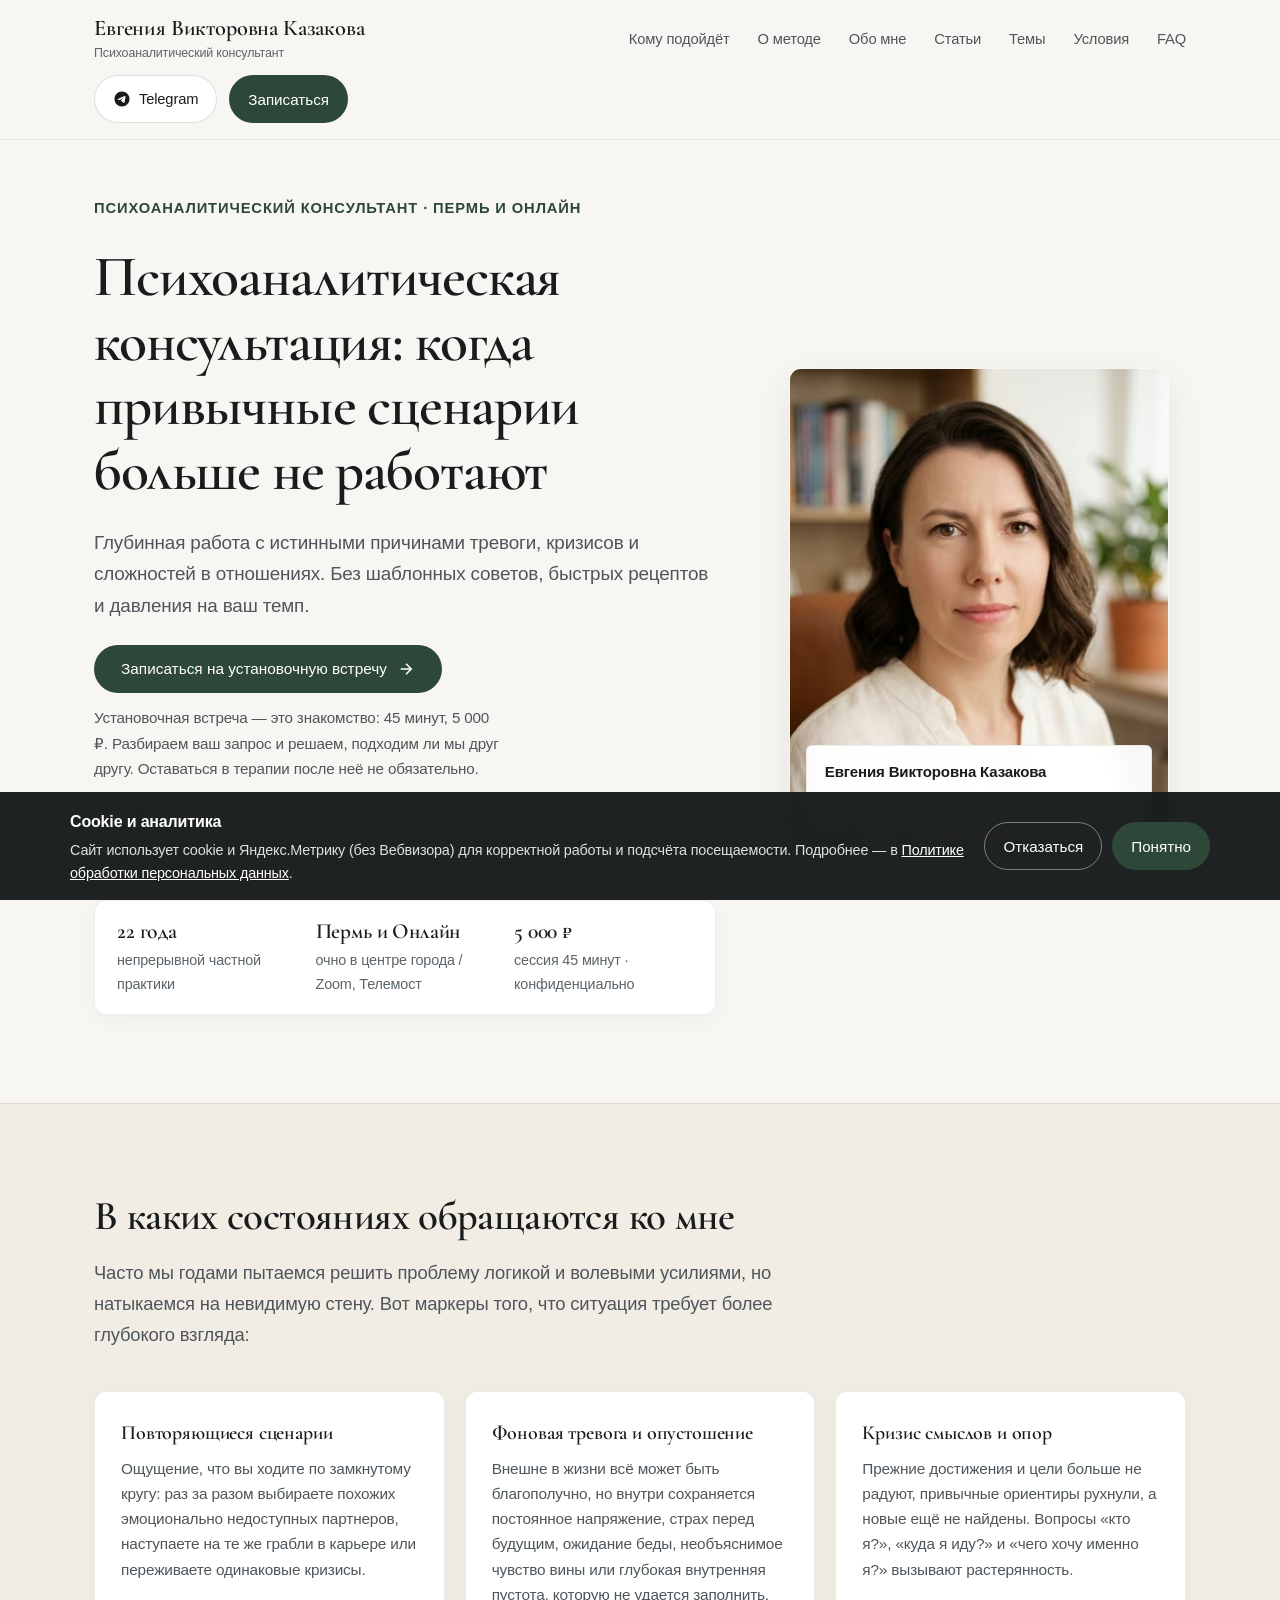
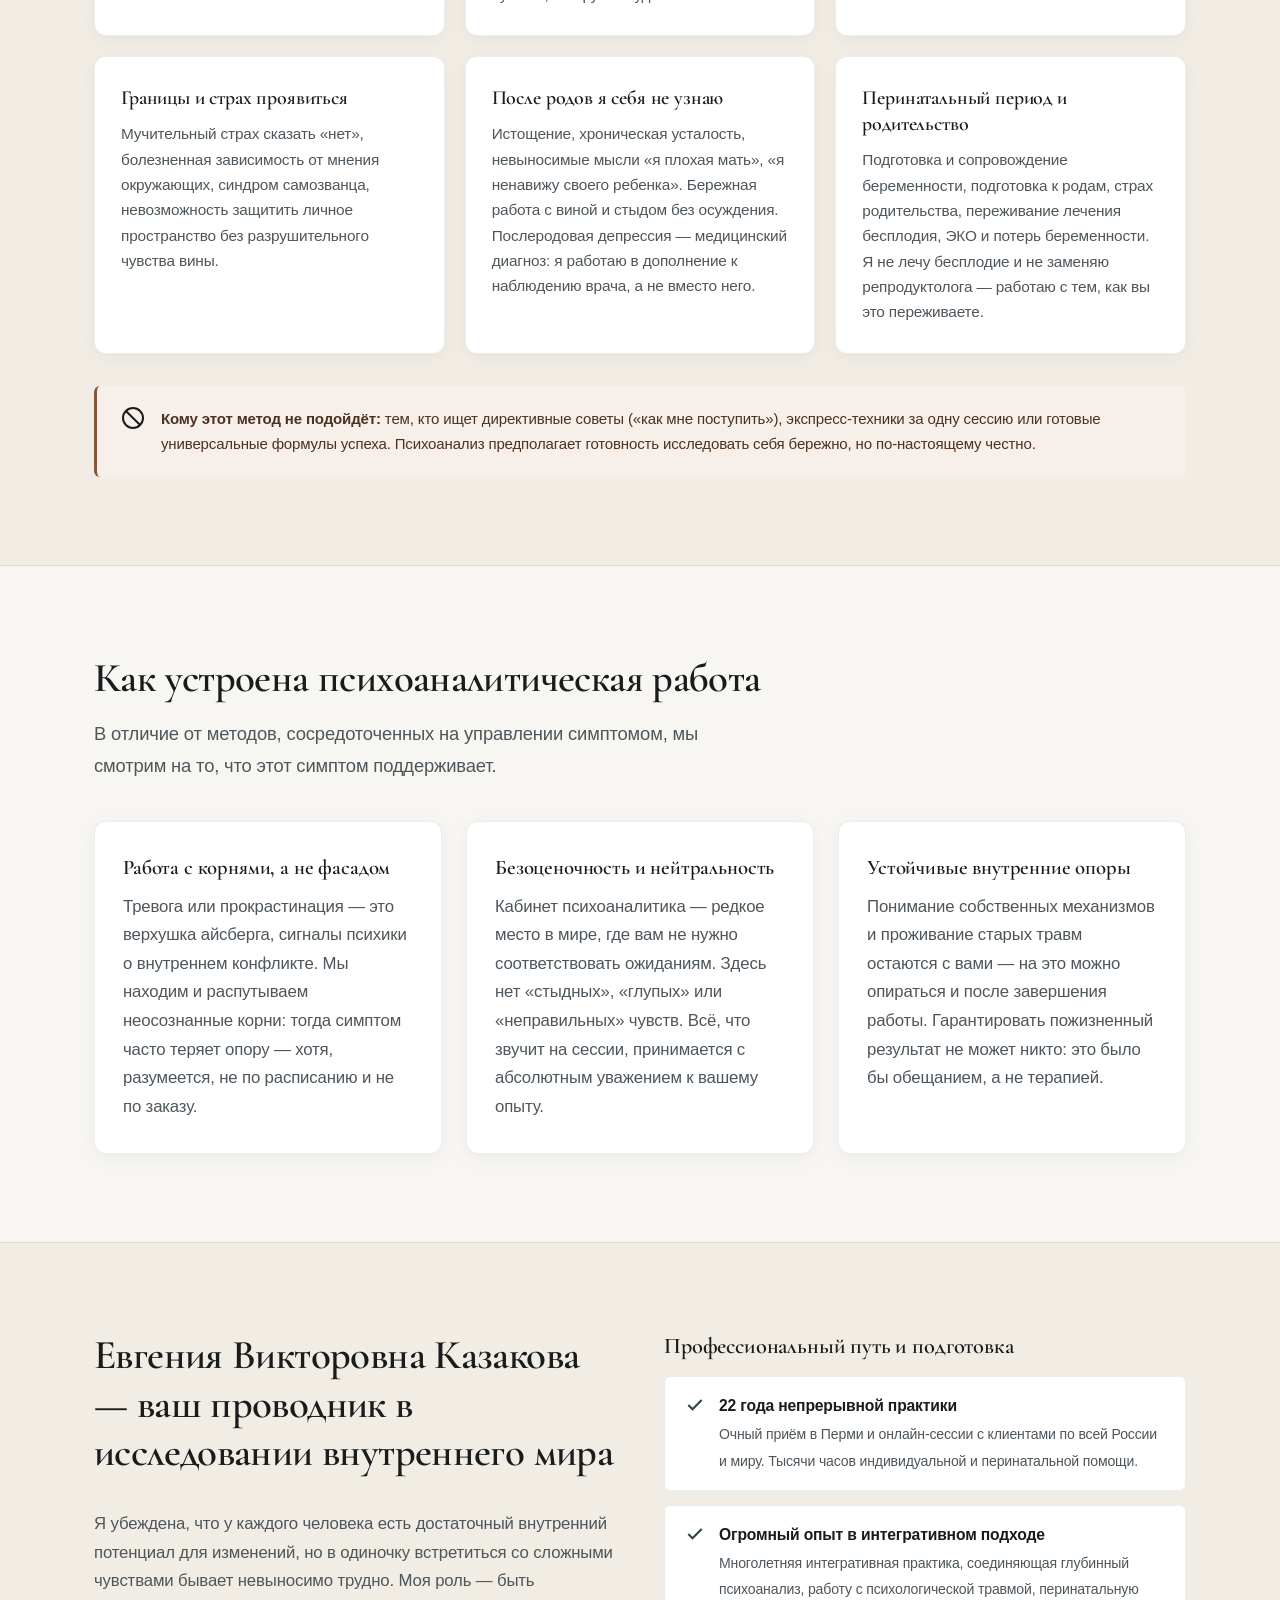
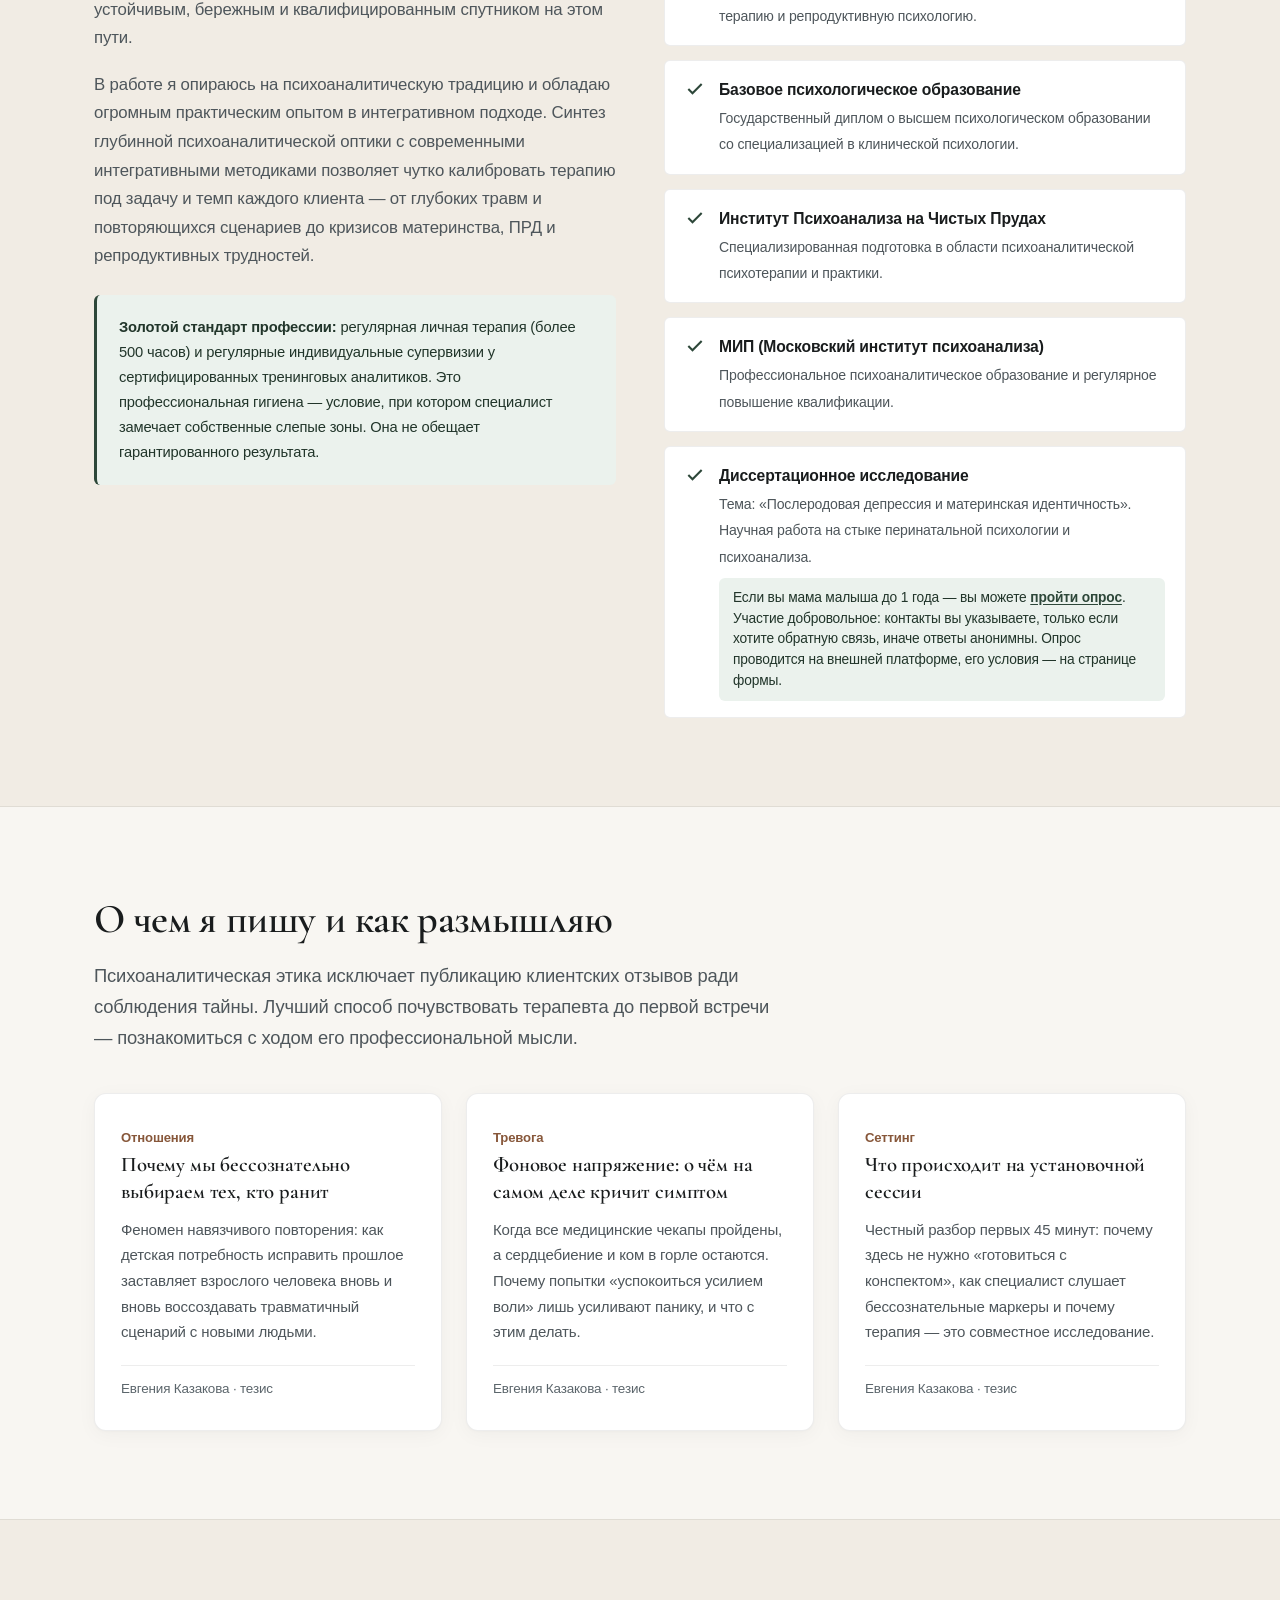
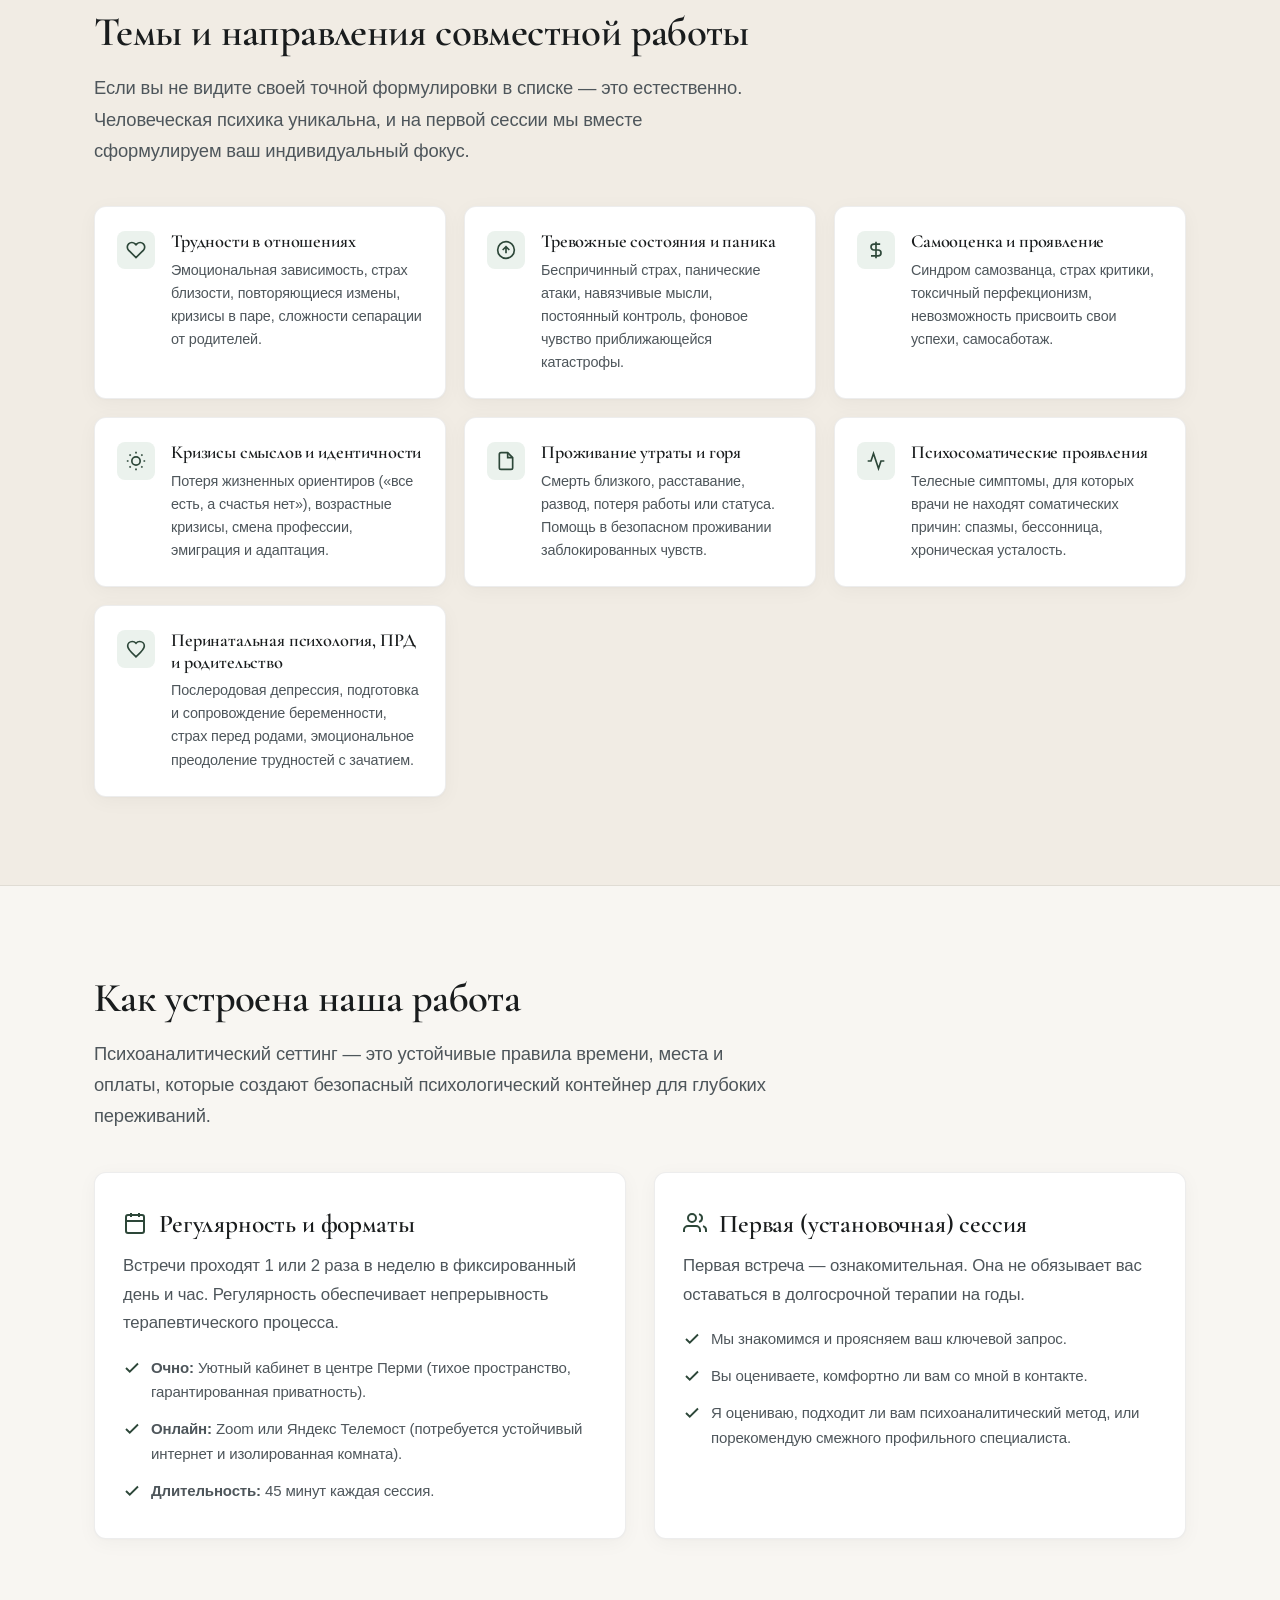
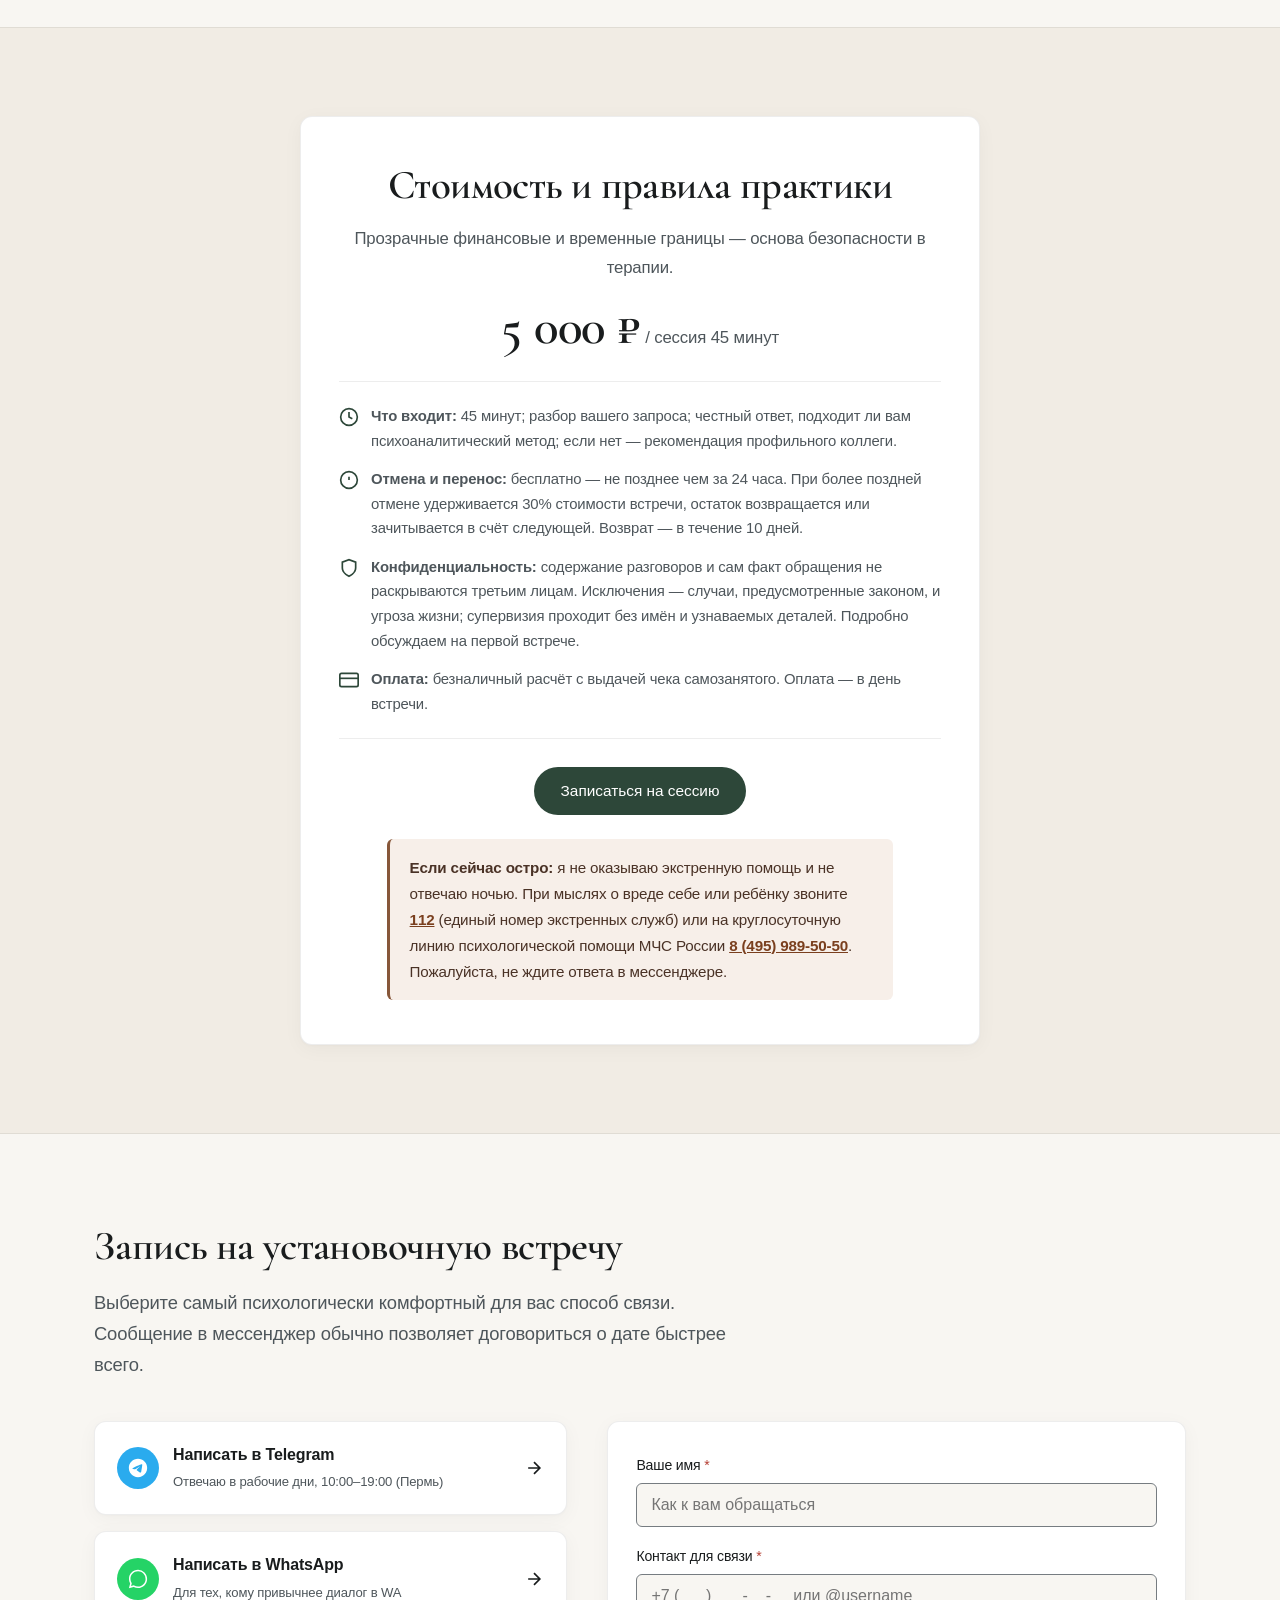
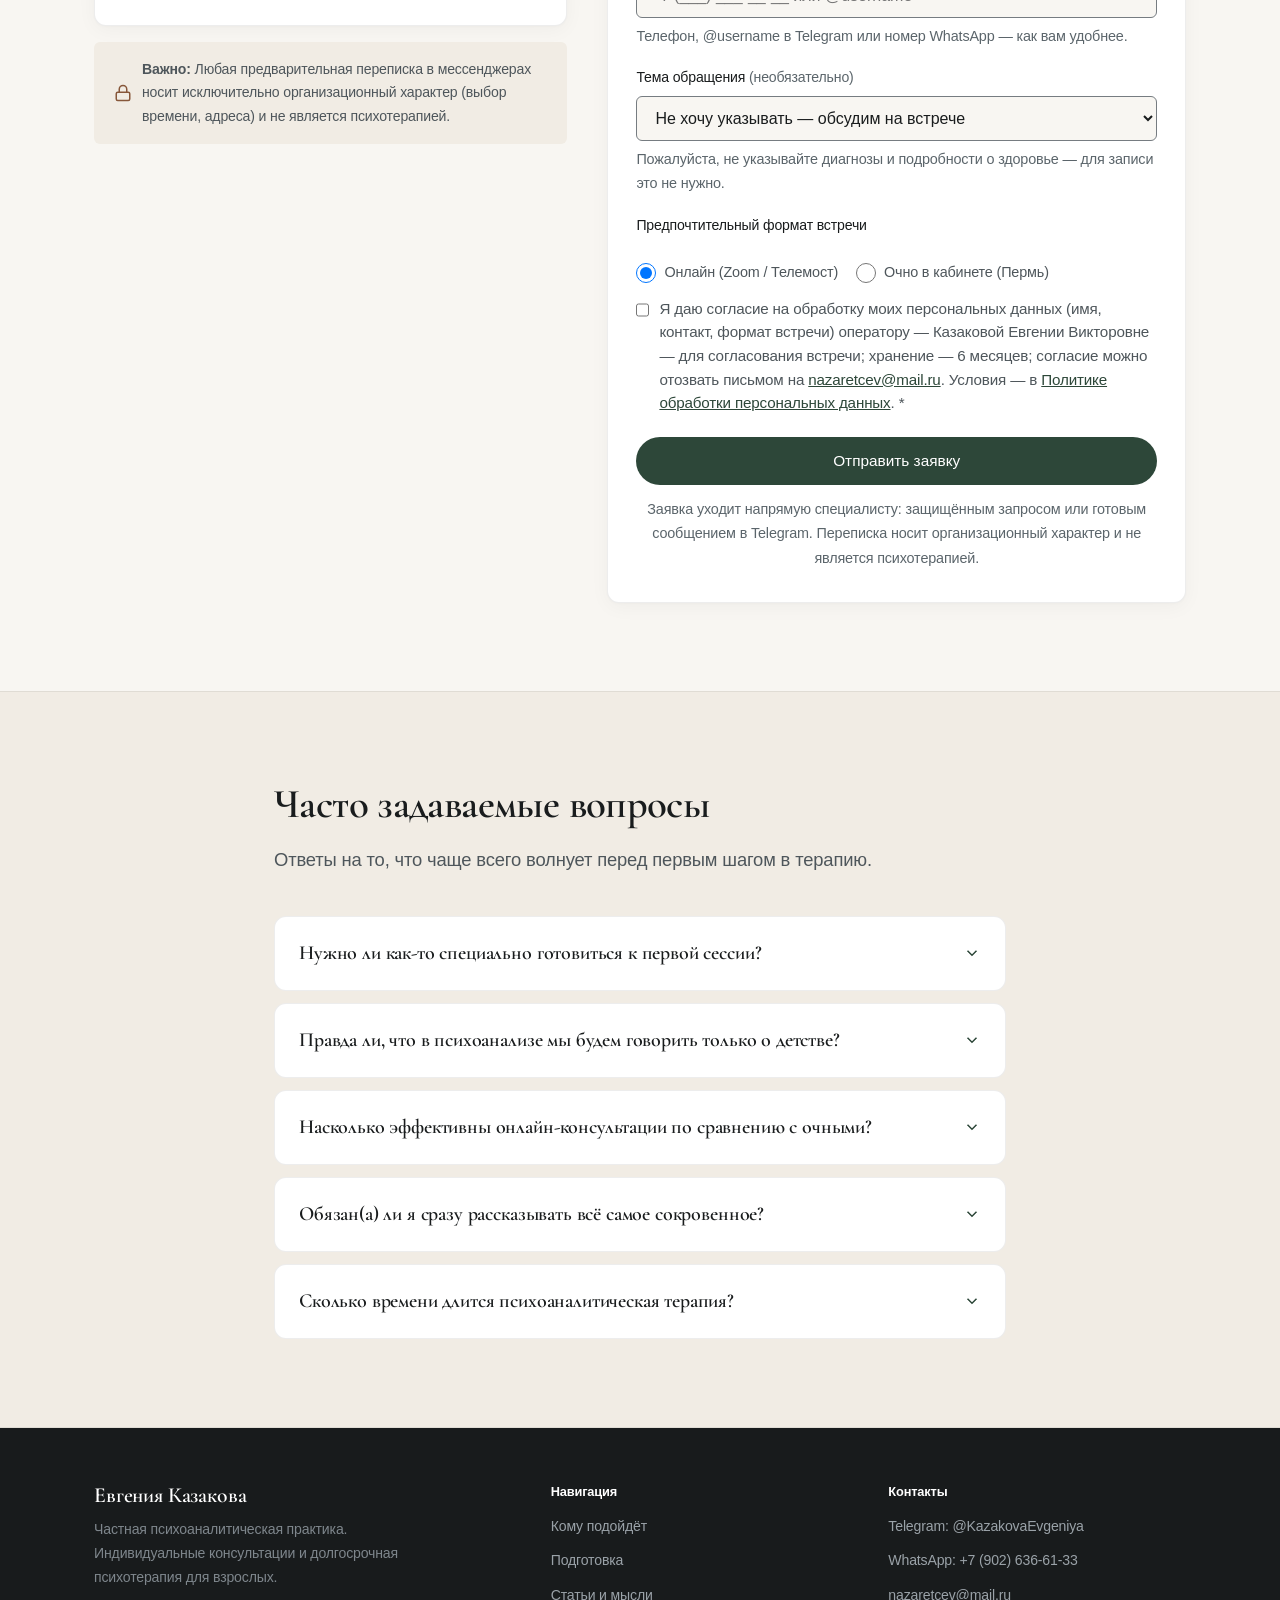
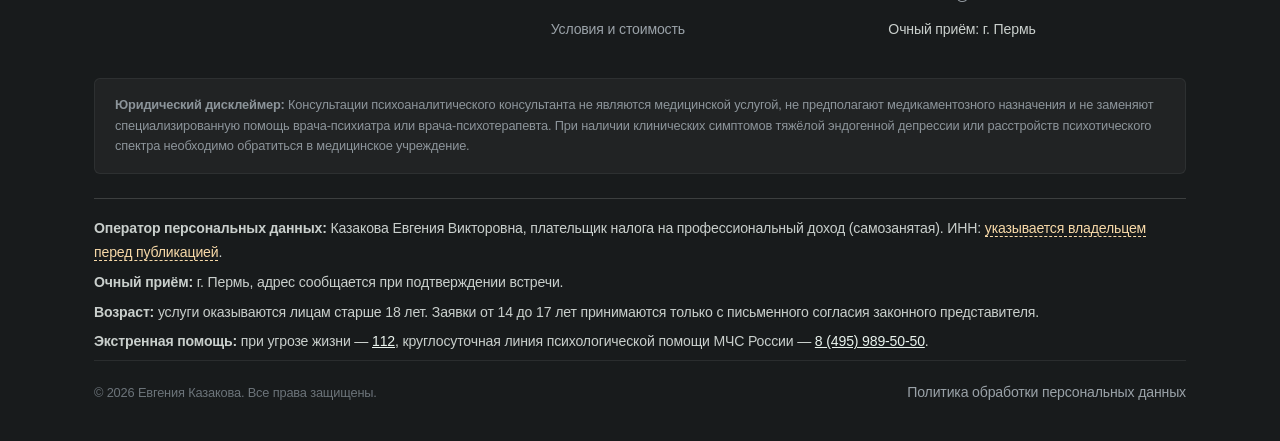
==== index.html @ 5b4645e8 "Метрика и реклама: уведомительный запуск по 152-ФЗ РФ, перехват UTM-меток, поддержка Директа" ====
<!DOCTYPE html>
<html lang="ru">
<head>
  <meta charset="UTF-8">
  <meta name="viewport" content="width=device-width, initial-scale=1.0">
  <title>Психоаналитический консультант в Перми и онлайн — Евгения Казакова</title>
  <meta name="description" content="Психоаналитическая консультация: глубинная работа с тревогой, повторяющимися сценариями и кризисами. Пермь и онлайн, 45 минут, 5 000 ₽. 22 года практики.">
  <link rel="canonical" href="https://deniskazakov1976-glitch.github.io/kazakova-psy/">

  <!-- Open Graph / Twitter -->
  <meta property="og:type" content="website">
  <meta property="og:site_name" content="Евгения Казакова — психоаналитический консультант">
  <meta property="og:locale" content="ru_RU">
  <meta property="og:title" content="Психоаналитический консультант в Перми и онлайн — Евгения Казакова">
  <meta property="og:description" content="Глубинная работа с причинами тревоги, кризисов и сложностей в отношениях. Конфиденциально, 22 года практики.">
  <meta property="og:url" content="https://deniskazakov1976-glitch.github.io/kazakova-psy/">
  <meta property="og:image" content="https://deniskazakov1976-glitch.github.io/kazakova-psy/images/og-image.jpg">
  <meta property="og:image:width" content="1200">
  <meta property="og:image:height" content="630">
  <meta property="og:image:alt" content="Евгения Викторовна Казакова, психоаналитический консультант">
  <meta name="twitter:card" content="summary_large_image">
  <meta name="twitter:title" content="Психоаналитический консультант в Перми и онлайн">
  <meta name="twitter:description" content="Глубинная работа с причинами тревоги, кризисов и сложностей в отношениях. 22 года практики.">
  <meta name="twitter:image" content="https://deniskazakov1976-glitch.github.io/kazakova-psy/images/og-image.jpg">
  <meta name="theme-color" content="#2D4739">

  <!-- Favicon -->
  <link rel="icon" href="favicon.ico" sizes="any">
  <link rel="icon" type="image/png" href="images/favicon-32.png" sizes="32x32">
  <link rel="apple-touch-icon" href="images/apple-touch-icon.png">

  <!-- LCP-изображение: предзагрузка с учётом srcset -->
  <link rel="preload" as="image" fetchpriority="high"
        imagesrcset="images/hero-380.avif 380w, images/hero-760.avif 760w"
        imagesizes="(max-width: 960px) 92vw, 380px" type="image/avif">

  <!-- Подключение шрифта Cormorant Garamond (только начертание 600 — используется одно) -->
  <link rel="preconnect" href="https://fonts.googleapis.com">
  <link rel="preconnect" href="https://fonts.gstatic.com" crossorigin>
  <link href="https://fonts.googleapis.com/css2?family=Cormorant+Garamond:wght@600&display=swap" rel="stylesheet">

  <!-- Стили -->
  <link rel="stylesheet" href="styles.css?v=2">

  <!-- ======================================================================
       Веб-аналитика и рекламные пиксели (Конфигурация)
       ====================================================================== -->
  <script>
    window.ANALYTICS_CONFIG = {
      // Приёмник заявок. Пусто — форма работает без сервера:
      // собирает сообщение и открывает Telegram с готовым текстом.
      // Укажите URL (Formspree / свой backend) — форма начнёт уходить POST-запросом.
      formEndpoint: '',

      // Куда ведёт запасной канал доставки заявки
      telegram: 'KazakovaEvgeniya',
      whatsapp: '79026366133',

      // 1. Яндекс.Метрика: номер счётчика
      ymId: '112744330',

      // 2. Google Analytics 4: идентификатор потока данных (например, 'G-ABC123XYZ0')
      ga4Id: '',

      // 3. Пиксель VK Рекламы (например, 'VK-RTRG-123456-ABCDE')
      vkPixelId: '',

      // Режим отладки: выводит события целей в консоль браузера (F12 -> Console)
      debug: false
    };
  </script>

  <!-- Яндекс.Метрика, GA4 и VK Pixel подключаются из app.js ТОЛЬКО после
       согласия на cookie (152-ФЗ, ст. 6 ч. 1 п. 1). Вебвизор отключён:
       он записывал бы ввод в поле контакта. Никаких запросов к аналитике
       до нажатия «Принять» не происходит. -->
  <!-- Структурированные данные: организация, человек, FAQ -->
  <script type="application/ld+json">
  {
    "@context": "https://schema.org",
    "@graph": [
      {
        "@type": "ProfessionalService",
        "@id": "https://deniskazakov1976-glitch.github.io/kazakova-psy/#business",
        "name": "Психоаналитический консультант Евгения Казакова",
        "description": "Психоаналитическая консультация: глубинная работа с тревогой, повторяющимися сценариями и кризисами. Пермь и онлайн.",
        "url": "https://deniskazakov1976-glitch.github.io/kazakova-psy/",
        "image": "https://deniskazakov1976-glitch.github.io/kazakova-psy/images/og-image.jpg",
        "telephone": "+7-902-636-61-33",
        "priceRange": "5000 ₽",
        "areaServed": "RU",
        "address": {
          "@type": "PostalAddress",
          "addressLocality": "Пермь",
          "addressCountry": "RU"
        },
        "founder": { "@id": "https://deniskazakov1976-glitch.github.io/kazakova-psy/#person" }
      },
      {
        "@type": "Person",
        "@id": "https://deniskazakov1976-glitch.github.io/kazakova-psy/#person",
        "name": "Евгения Викторовна Казакова",
        "jobTitle": "Психоаналитический консультант",
        "description": "Психоаналитический консультант, 22 года частной практики. Очно в Перми, онлайн.",
        "worksFor": { "@id": "https://deniskazakov1976-glitch.github.io/kazakova-psy/#business" }
      },
      {
        "@type": "FAQPage",
        "@id": "https://deniskazakov1976-glitch.github.io/kazakova-psy/#faq",
        "mainEntity": [
          {
            "@type": "Question",
            "name": "Нужно ли как-то специально готовиться к первой сессии?",
            "acceptedAnswer": {
              "@type": "Answer",
              "text": "Специальной подготовки не требуется. Достаточно прийти в согласованное время и начать с того, что занимает ваши мысли больше всего."
            }
          },
          {
            "@type": "Question",
            "name": "Сколько времени длится психоаналитическая терапия?",
            "acceptedAnswer": {
              "@type": "Answer",
              "text": "Для точечной работы с актуальным кризисом часто достаточно 10–20 сессий. Глубинные изменения требуют от 6–12 месяцев регулярной работы. Длительность всегда обсуждается совместно."
            }
          },
          {
            "@type": "Question",
            "name": "Можно ли работать онлайн так же глубоко, как очно?",
            "acceptedAnswer": {
              "@type": "Answer",
              "text": "Онлайн-формат не менее содержателен при стабильном интернете и приватности: вы находитесь одни в закрытой комнате. Для некоторых тем очная встреча предпочтительнее — это обсуждается на первой встрече."
            }
          }
        ]
      }
    ]
  }
  </script>
</head>
<body>

  <a class="skip-link" href="#main">Перейти к содержимому</a>

  <!-- ========================================================================
       Шапка сайта (Header)
       ======================================================================== -->
  <header class="header">
    <div class="container header-inner">
      <a href="#hero" class="header-brand" aria-label="Евгения Викторовна Казакова — в начало страницы">
        <span class="brand-name">Евгения Викторовна Казакова</span>
        <span class="brand-title">Психоаналитический консультант</span>
      </a>

      <button type="button" class="nav-toggle" id="navToggle" aria-expanded="false" aria-controls="primaryNav" aria-label="Открыть меню">
        <span class="nav-toggle-bar" aria-hidden="true"></span>
        <span class="nav-toggle-bar" aria-hidden="true"></span>
        <span class="nav-toggle-bar" aria-hidden="true"></span>
      </button>

      <nav class="nav" id="primaryNav" aria-label="Основная навигация">
        <ul class="nav-links">
          <li><a href="#situations" class="nav-link">Кому подойдёт</a></li>
          <li><a href="#method" class="nav-link">О методе</a></li>
          <li><a href="#about" class="nav-link">Обо мне</a></li>
          <li><a href="#essays" class="nav-link">Статьи</a></li>
          <li><a href="#topics" class="nav-link">Темы</a></li>
          <li><a href="#conditions" class="nav-link">Условия</a></li>
          <li><a href="#faq" class="nav-link">FAQ</a></li>
        </ul>
      </nav>

      <div class="header-cta">
        <a href="https://t.me/KazakovaEvgeniya?text=%D0%97%D0%B4%D1%80%D0%B0%D0%B2%D1%81%D1%82%D0%B2%D1%83%D0%B9%D1%82%D0%B5%2C%20%D0%95%D0%B2%D0%B3%D0%B5%D0%BD%D0%B8%D1%8F%20%D0%92%D0%B8%D0%BA%D1%82%D0%BE%D1%80%D0%BE%D0%B2%D0%BD%D0%B0%21%20%D0%A5%D0%BE%D1%87%D1%83%20%D0%B7%D0%B0%D0%BF%D0%B8%D1%81%D0%B0%D1%82%D1%8C%D1%81%D1%8F%20%D0%BD%D0%B0%20%D1%83%D1%81%D1%82%D0%B0%D0%BD%D0%BE%D0%B2%D0%BE%D1%87%D0%BD%D1%83%D1%8E%20%D0%B2%D1%81%D1%82%D1%80%D0%B5%D1%87%D1%83%2045%20%D0%BC%D0%B8%D0%BD%D1%83%D1%82%2C%20%D0%BE%D0%BD%D0%BB%D0%B0%D0%B9%D0%BD.%20%D0%9F%D0%BE%D0%B4%D1%81%D0%BA%D0%B0%D0%B6%D0%B8%D1%82%D0%B5%2C%20%D0%BF%D0%BE%D0%B6%D0%B0%D0%BB%D1%83%D0%B9%D1%81%D1%82%D0%B0%2C%20%D1%81%D0%B2%D0%BE%D0%B1%D0%BE%D0%B4%D0%BD%D0%BE%D0%B5%20%D0%B2%D1%80%D0%B5%D0%BC%D1%8F%20%D0%BD%D0%B0%20%D1%8D%D1%82%D0%BE%D0%B9%20%D0%BD%D0%B5%D0%B4%D0%B5%D0%BB%D0%B5." target="_blank" rel="noopener" class="messenger-link telegram" title="Написать в Telegram" data-analytics-goal="telegram_click" data-analytics-location="header">
          <svg width="18" height="18" viewBox="0 0 24 24" fill="currentColor"><path d="M12 2C6.48 2 2 6.48 2 12s4.48 10 10 10 10-4.48 10-10S17.52 2 12 2zm4.64 6.8c-.15 1.58-.8 5.42-1.13 7.19-.14.75-.42 1-.68 1.03-.58.05-1.02-.38-1.58-.75-.88-.58-1.38-.94-2.23-1.5-.99-.65-.35-1.01.22-1.59.15-.15 2.71-2.48 2.76-2.69a.2.2 0 00-.05-.18c-.06-.05-.14-.03-.21-.02-.09.02-1.49.95-4.22 2.79-.4.27-.76.41-1.08.4-.36-.01-1.04-.2-1.55-.37-.63-.2-1.12-.31-1.08-.66.02-.18.27-.36.75-.55 2.92-1.27 4.86-2.11 5.83-2.51 2.78-1.16 3.35-1.36 3.73-1.36.08 0 .27.02.39.12.1.08.13.19.14.27-.01.06.01.24 0 .37z"/></svg>
          <span>Telegram</span>
        </a>
        <button type="button" class="btn btn-primary btn-sm open-booking-modal" data-analytics-goal="booking_click" data-analytics-location="header">
          Записаться
        </button>
      </div>
    </div>
  </header>

  <main id="main" tabindex="-1">
    <!-- ======================================================================
         Блок 1: Hero (Первый экран)
         ====================================================================== -->
    <section class="hero" id="hero">
      <div class="container hero-grid">
        <div class="hero-content">
          <p class="hero-kicker">Психоаналитический консультант · Пермь и онлайн</p>
          <h1 class="hero-title">
            Психоаналитическая консультация: когда привычные сценарии больше не работают
          </h1>
          <p class="hero-subtitle lead-text">
            <span class="lead-long">Глубинная работа с истинными причинами тревоги, кризисов и сложностей в отношениях. Без шаблонных советов, быстрых рецептов и давления на ваш темп.</span>
            <span class="lead-short">Глубинная работа с причинами тревоги, кризисов и сложностей в отношениях — без шаблонных советов и давления на ваш темп.</span>
          </p>

          <div class="hero-specs">
            <div class="spec-cell">
              <span class="spec-value">22 года</span>
              <span class="spec-label">непрерывной частной практики</span>
            </div>
            <div class="spec-cell">
              <span class="spec-value">Пермь и Онлайн</span>
              <span class="spec-label">очно в центре города / Zoom, Телемост</span>
            </div>
            <div class="spec-cell">
              <span class="spec-value">5 000 ₽</span>
              <span class="spec-label">сессия 45 минут · конфиденциально</span>
            </div>
          </div>

          <div class="hero-actions">
            <div>
              <button type="button" class="btn btn-primary open-booking-modal" data-analytics-goal="booking_click" data-analytics-location="hero">
                Записаться на установочную встречу
                <svg width="18" height="18" viewBox="0 0 24 24" fill="none" stroke="currentColor" stroke-width="2"><path d="M5 12h14M12 5l7 7-7 7"/></svg>
              </button>
              <p class="hero-cta-note">
                Установочная встреча — это знакомство: 45 минут, 5 000 ₽. Разбираем ваш запрос и решаем, подходим ли мы друг другу. Оставаться в терапии после неё не обязательно.
              </p>
            </div>

            <div class="hero-messengers">
              <span class="messengers-caption">Или задайте быстрый организационный вопрос лично:</span>
              <div class="messenger-buttons-row">
                <a href="https://t.me/KazakovaEvgeniya?text=%D0%97%D0%B4%D1%80%D0%B0%D0%B2%D1%81%D1%82%D0%B2%D1%83%D0%B9%D1%82%D0%B5%2C%20%D0%95%D0%B2%D0%B3%D0%B5%D0%BD%D0%B8%D1%8F%20%D0%92%D0%B8%D0%BA%D1%82%D0%BE%D1%80%D0%BE%D0%B2%D0%BD%D0%B0%21%20%D0%A5%D0%BE%D1%87%D1%83%20%D0%B7%D0%B0%D0%BF%D0%B8%D1%81%D0%B0%D1%82%D1%8C%D1%81%D1%8F%20%D0%BD%D0%B0%20%D1%83%D1%81%D1%82%D0%B0%D0%BD%D0%BE%D0%B2%D0%BE%D1%87%D0%BD%D1%83%D1%8E%20%D0%B2%D1%81%D1%82%D1%80%D0%B5%D1%87%D1%83%2045%20%D0%BC%D0%B8%D0%BD%D1%83%D1%82%2C%20%D0%BE%D0%BD%D0%BB%D0%B0%D0%B9%D0%BD.%20%D0%9F%D0%BE%D0%B4%D1%81%D0%BA%D0%B0%D0%B6%D0%B8%D1%82%D0%B5%2C%20%D0%BF%D0%BE%D0%B6%D0%B0%D0%BB%D1%83%D0%B9%D1%81%D1%82%D0%B0%2C%20%D1%81%D0%B2%D0%BE%D0%B1%D0%BE%D0%B4%D0%BD%D0%BE%D0%B5%20%D0%B2%D1%80%D0%B5%D0%BC%D1%8F%20%D0%BD%D0%B0%20%D1%8D%D1%82%D0%BE%D0%B9%20%D0%BD%D0%B5%D0%B4%D0%B5%D0%BB%D0%B5." target="_blank" rel="noopener" class="messenger-link telegram" data-analytics-goal="telegram_click" data-analytics-location="hero">
                  <svg width="16" height="16" viewBox="0 0 24 24" fill="currentColor"><path d="M12 2C6.48 2 2 6.48 2 12s4.48 10 10 10 10-4.48 10-10S17.52 2 12 2zm4.64 6.8c-.15 1.58-.8 5.42-1.13 7.19-.14.75-.42 1-.68 1.03-.58.05-1.02-.38-1.58-.75-.88-.58-1.38-.94-2.23-1.5-.99-.65-.35-1.01.22-1.59.15-.15 2.71-2.48 2.76-2.69a.2.2 0 00-.05-.18c-.06-.05-.14-.03-.21-.02-.09.02-1.49.95-4.22 2.79-.4.27-.76.41-1.08.4-.36-.01-1.04-.2-1.55-.37-.63-.2-1.12-.31-1.08-.66.02-.18.27-.36.75-.55 2.92-1.27 4.86-2.11 5.83-2.51 2.78-1.16 3.35-1.36 3.73-1.36.08 0 .27.02.39.12.1.08.13.19.14.27-.01.06.01.24 0 .37z"/></svg>
                  <span>Telegram</span>
                </a>
                <a href="https://wa.me/79026366133?text=%D0%97%D0%B4%D1%80%D0%B0%D0%B2%D1%81%D1%82%D0%B2%D1%83%D0%B9%D1%82%D0%B5%2C%20%D0%95%D0%B2%D0%B3%D0%B5%D0%BD%D0%B8%D1%8F%20%D0%92%D0%B8%D0%BA%D1%82%D0%BE%D1%80%D0%BE%D0%B2%D0%BD%D0%B0.%20%D0%A5%D0%BE%D1%87%D1%83%20%D1%83%D1%82%D0%BE%D1%87%D0%BD%D0%B8%D1%82%D1%8C%20%D0%BF%D0%BE%20%D0%BF%D0%BE%D0%B2%D0%BE%D0%B4%D1%83%20%D0%BA%D0%BE%D0%BD%D1%81%D1%83%D0%BB%D1%8C%D1%82%D0%B0%D1%86%D0%B8%D0%B8" target="_blank" rel="noopener" class="messenger-link whatsapp" data-analytics-goal="whatsapp_click" data-analytics-location="hero">
                  <svg width="16" height="16" viewBox="0 0 24 24" fill="currentColor"><path d="M12.04 2c-5.46 0-9.91 4.45-9.91 9.91 0 1.75.46 3.45 1.32 4.95L2.05 22l5.25-1.38c1.45.79 3.08 1.21 4.74 1.21 5.46 0 9.91-4.45 9.91-9.91 0-2.65-1.03-5.14-2.9-7.01A9.816 9.816 0 0012.04 2m.01 1.67c2.2 0 4.26.86 5.82 2.42a8.225 8.225 0 012.41 5.83c0 4.54-3.7 8.24-8.24 8.24-1.48 0-2.93-.4-4.2-1.15l-.3-.18-3.12.82.83-3.04-.2-.31a8.196 8.196 0 01-1.26-4.38c0-4.54 3.7-8.24 8.24-8.24"/></svg>
                  <span>WhatsApp</span>
                </a>
              </div>
            </div>
          </div>
        </div>

        <div class="hero-visual">
          <div class="portrait-wrapper">
            <div class="portrait-frame">
              <picture>
                <source type="image/avif" srcset="images/hero-380.avif 380w, images/hero-760.avif 760w" sizes="(max-width: 960px) 92vw, 380px">
                <source type="image/webp" srcset="images/hero-380.webp 380w, images/hero-760.webp 760w" sizes="(max-width: 960px) 92vw, 380px">
                <img src="images/hero-760.jpg" alt="Евгения Викторовна Казакова — психоаналитический консультант" class="portrait-img" width="760" height="1018" loading="eager" fetchpriority="high" decoding="async">
              </picture>
              <div class="portrait-badge">
                <span class="badge-name">Евгения Викторовна Казакова</span>
                <span class="badge-status">Психоаналитический консультант · 22 года практики</span>
              </div>
            </div>
          </div>
        </div>
      </div>
    </section>

    <!-- ======================================================================
         Блок 2: Для кого это (Маркеры состояний)
         ====================================================================== -->
    <section id="situations" class="section-alt">
      <div class="container">
        <h2>В каких состояниях обращаются ко мне</h2>
        <p class="section-intro">
          Часто мы годами пытаемся решить проблему логикой и волевыми усилиями, но натыкаемся на невидимую стену. Вот маркеры того, что ситуация требует более глубокого взгляда:
        </p>

        <div class="situations-grid">
          <div class="situation-card">
            <h3 class="card-title">Повторяющиеся сценарии</h3>
            <p>
              Ощущение, что вы ходите по замкнутому кругу: раз за разом выбираете похожих эмоционально недоступных партнеров, наступаете на те же грабли в карьере или переживаете одинаковые кризисы.
            </p>
          </div>

          <div class="situation-card">
            <h3 class="card-title">Фоновая тревога и опустошение</h3>
            <p>
              Внешне в жизни всё может быть благополучно, но внутри сохраняется постоянное напряжение, страх перед будущим, ожидание беды, необъяснимое чувство вины или глубокая внутренняя пустота, которую не удается заполнить.
            </p>
          </div>

          <div class="situation-card">
            <h3 class="card-title">Кризис смыслов и опор</h3>
            <p>
              Прежние достижения и цели больше не радуют, привычные ориентиры рухнули, а новые ещё не найдены. Вопросы «кто я?», «куда я иду?» и «чего хочу именно я?» вызывают растерянность.
            </p>
          </div>

          <div class="situation-card">
            <h3 class="card-title">Границы и страх проявиться</h3>
            <p>
              Мучительный страх сказать «нет», болезненная зависимость от мнения окружающих, синдром самозванца, невозможность защитить личное пространство без разрушительного чувства вины.
            </p>
          </div>

          <div class="situation-card">
            <h3 class="card-title">После родов я себя не узнаю</h3>
            <p>
              Истощение, хроническая усталость, невыносимые мысли «я плохая мать», «я ненавижу своего ребенка». Бережная работа с виной и стыдом без осуждения. Послеродовая депрессия — медицинский диагноз: я работаю в дополнение к наблюдению врача, а не вместо него.
            </p>
          </div>

          <div class="situation-card">
            <h3 class="card-title">Перинатальный период и родительство</h3>
            <p>
              Подготовка и сопровождение беременности, подготовка к родам, страх родительства, переживание лечения бесплодия, ЭКО и потерь беременности. Я не лечу бесплодие и не заменяю репродуктолога — работаю с тем, как вы это переживаете.
            </p>
          </div>
        </div>

        <div class="not-for-box">
          <div class="icon" aria-hidden="true">
            <svg width="24" height="24" viewBox="0 0 24 24" fill="none" stroke="currentColor" stroke-width="2"><circle cx="12" cy="12" r="10"/><line x1="4.93" y1="4.93" x2="19.07" y2="19.07"/></svg>
          </div>
          <p>
            <strong>Кому этот метод не подойдёт:</strong> тем, кто ищет директивные советы («как мне поступить»), экспресс-техники за одну сессию или готовые универсальные формулы успеха. Психоанализ предполагает готовность исследовать себя бережно, но по-настоящему честно.
          </p>
        </div>
      </div>
    </section>

    <!-- ======================================================================
         Блок 3: Почему психоанализ (Особенности метода)
         ====================================================================== -->
    <section id="method">
      <div class="container">
        <h2>Как устроена психоаналитическая работа</h2>
        <p class="section-intro">
          В отличие от методов, сосредоточенных на управлении симптомом, мы смотрим на то, что этот симптом поддерживает.
        </p>

        <div class="method-grid">
          <div class="method-item">
            <h3>Работа с корнями, а не фасадом</h3>
            <p>
              Тревога или прокрастинация — это верхушка айсберга, сигналы психики о внутреннем конфликте. Мы находим и распутываем неосознанные корни: тогда симптом часто теряет опору — хотя, разумеется, не по расписанию и не по заказу.
            </p>
          </div>

          <div class="method-item">
            <h3>Безоценочность и нейтральность</h3>
            <p>
              Кабинет психоаналитика — редкое место в мире, где вам не нужно соответствовать ожиданиям. Здесь нет «стыдных», «глупых» или «неправильных» чувств. Всё, что звучит на сессии, принимается с абсолютным уважением к вашему опыту.
            </p>
          </div>

          <div class="method-item">
            <h3>Устойчивые внутренние опоры</h3>
            <p>
              Понимание собственных механизмов и проживание старых травм остаются с вами — на это можно опираться и после завершения работы. Гарантировать пожизненный результат не может никто: это было бы обещанием, а не терапией.
            </p>
          </div>
        </div>
      </div>
    </section>

    <!-- ======================================================================
         Блок 4: О специалисте и квалификации
         ====================================================================== -->
    <section id="about" class="section-alt">
      <div class="container">
        <div class="about-layout">
          <div class="about-bio">
            <h2>Евгения Викторовна Казакова — ваш проводник в исследовании внутреннего мира</h2>
            <p>
              Я убеждена, что у каждого человека есть достаточный внутренний потенциал для изменений, но в одиночку встретиться со сложными чувствами бывает невыносимо трудно. Моя роль — быть устойчивым, бережным и квалифицированным спутником на этом пути.
            </p>
            <p>
              В работе я опираюсь на психоаналитическую традицию и обладаю огромным практическим опытом в интегративном подходе. Синтез глубинной психоаналитической оптики с современными интегративными методиками позволяет чутко калибровать терапию под задачу и темп каждого клиента — от глубоких травм и повторяющихся сценариев до кризисов материнства, ПРД и репродуктивных трудностей.
            </p>

            <div class="supervision-box">
              <p>
                <strong>Золотой стандарт профессии:</strong> регулярная личная терапия (более 500 часов) и регулярные индивидуальные супервизии у сертифицированных тренинговых аналитиков. Это профессиональная гигиена — условие, при котором специалист замечает собственные слепые зоны. Она не обещает гарантированного результата.
              </p>
            </div>
          </div>

          <div class="about-credentials">
            <h3 style="font-size: 1.4rem; margin-bottom: 16px;">Профессиональный путь и подготовка</h3>
            <ul class="credentials-list">
              <li class="credential-item">
                <span class="check-icon" aria-hidden="true">
                  <svg width="20" height="20" viewBox="0 0 24 24" fill="none" stroke="currentColor" stroke-width="2.5"><polyline points="20 6 9 17 4 12"/></svg>
                </span>
                <div>
                  <strong>22 года непрерывной практики</strong>
                  <span>Очный приём в Перми и онлайн-сессии с клиентами по всей России и миру. Тысячи часов индивидуальной и перинатальной помощи.</span>
                </div>
              </li>

              <li class="credential-item">
                <span class="check-icon" aria-hidden="true">
                  <svg width="20" height="20" viewBox="0 0 24 24" fill="none" stroke="currentColor" stroke-width="2.5"><polyline points="20 6 9 17 4 12"/></svg>
                </span>
                <div>
                  <strong>Огромный опыт в интегративном подходе</strong>
                  <span>Многолетняя интегративная практика, соединяющая глубинный психоанализ, работу с психологической травмой, перинатальную терапию и репродуктивную психологию.</span>
                </div>
              </li>

              <li class="credential-item">
                <span class="check-icon" aria-hidden="true">
                  <svg width="20" height="20" viewBox="0 0 24 24" fill="none" stroke="currentColor" stroke-width="2.5"><polyline points="20 6 9 17 4 12"/></svg>
                </span>
                <div>
                  <strong>Базовое психологическое образование</strong>
                  <span>Государственный диплом о высшем психологическом образовании со специализацией в клинической психологии.</span>
                </div>
              </li>

              <li class="credential-item">
                <span class="check-icon" aria-hidden="true">
                  <svg width="20" height="20" viewBox="0 0 24 24" fill="none" stroke="currentColor" stroke-width="2.5"><polyline points="20 6 9 17 4 12"/></svg>
                </span>
                <div>
                  <strong>Институт Психоанализа на Чистых Прудах</strong>
                  <span>Специализированная подготовка в области психоаналитической психотерапии и практики.</span>
                </div>
              </li>

              <li class="credential-item">
                <span class="check-icon" aria-hidden="true">
                  <svg width="20" height="20" viewBox="0 0 24 24" fill="none" stroke="currentColor" stroke-width="2.5"><polyline points="20 6 9 17 4 12"/></svg>
                </span>
                <div>
                  <strong>МИП (Московский институт психоанализа)</strong>
                  <span>Профессиональное психоаналитическое образование и регулярное повышение квалификации.</span>
                </div>
              </li>

              <li class="credential-item">
                <span class="check-icon" aria-hidden="true">
                  <svg width="20" height="20" viewBox="0 0 24 24" fill="none" stroke="currentColor" stroke-width="2.5"><polyline points="20 6 9 17 4 12"/></svg>
                </span>
                <div>
                  <strong>Диссертационное исследование</strong>
                  <span>Тема: «Послеродовая депрессия и материнская идентичность». Научная работа на стыке перинатальной психологии и психоанализа.</span>
                  <span class="dissertation-cta">
                    Если вы мама малыша до 1&nbsp;года — вы можете <a href="https://docs.google.com/forms/d/1Ur2hMmGZqphJd5PXDZ7doViF7myhaJw-jZm6f-TBpHc/viewform?edit_requested=true" target="_blank" rel="noopener noreferrer" data-analytics-goal="dissertation_survey_click" data-analytics-location="about_credentials">пройти опрос</a>. Участие добровольное: контакты вы указываете, только если хотите обратную связь, иначе ответы анонимны. Опрос проводится на внешней платформе, его условия — на странице формы.
                  </span>
                </div>
              </li>
            </ul>
          </div>
        </div>
      </div>
    </section>

    <!-- ======================================================================
         Блок 5: Профессиональные мысли и эссе (Вместо отзывов)
         ====================================================================== -->
    <section id="essays">
      <div class="container">
        <h2>О чем я пишу и как размышляю</h2>
        <p class="section-intro">
          Психоаналитическая этика исключает публикацию клиентских отзывов ради соблюдения тайны. Лучший способ почувствовать терапевта до первой встречи — познакомиться с ходом его профессиональной мысли.
        </p>

        <div class="essays-grid">
          <article class="essay-card">
            <div>
              <span class="essay-category">Отношения</span>
              <h3 class="essay-title">Почему мы бессознательно выбираем тех, кто ранит</h3>
              <p class="essay-preview">
                Феномен навязчивого повторения: как детская потребность исправить прошлое заставляет взрослого человека вновь и вновь воссоздавать травматичный сценарий с новыми людьми.
              </p>
            </div>
            <div class="essay-author">Евгения Казакова · тезис</div>
          </article>

          <article class="essay-card">
            <div>
              <span class="essay-category">Тревога</span>
              <h3 class="essay-title">Фоновое напряжение: о чём на самом деле кричит симптом</h3>
              <p class="essay-preview">
                Когда все медицинские чекапы пройдены, а сердцебиение и ком в горле остаются. Почему попытки «успокоиться усилием воли» лишь усиливают панику, и что с этим делать.
              </p>
            </div>
            <div class="essay-author">Евгения Казакова · тезис</div>
          </article>

          <article class="essay-card">
            <div>
              <span class="essay-category">Сеттинг</span>
              <h3 class="essay-title">Что происходит на установочной сессии</h3>
              <p class="essay-preview">
                Честный разбор первых 45 минут: почему здесь не нужно «готовиться с конспектом», как специалист слушает бессознательные маркеры и почему терапия — это совместное исследование.
              </p>
            </div>
            <div class="essay-author">Евгения Казакова · тезис</div>
          </article>
        </div>
      </div>
    </section>

    <!-- ======================================================================
         Блок 6: С какими темами я работаю (Навигатор)
         ====================================================================== -->
    <section id="topics" class="section-alt">
      <div class="container">
        <h2>Темы и направления совместной работы</h2>
        <p class="section-intro">
          Если вы не видите своей точной формулировки в списке — это естественно. Человеческая психика уникальна, и на первой сессии мы вместе сформулируем ваш индивидуальный фокус.
        </p>

        <div class="topics-grid">
          <div class="topic-card">
            <div class="topic-icon" aria-hidden="true">
              <svg width="20" height="20" viewBox="0 0 24 24" fill="none" stroke="currentColor" stroke-width="2"><path d="M20.84 4.61a5.5 5.5 0 00-7.78 0L12 5.67l-1.06-1.06a5.5 5.5 0 00-7.78 7.78l1.06 1.06L12 21.23l7.78-7.78 1.06-1.06a5.5 5.5 0 000-7.78z"/></svg>
            </div>
            <div class="topic-info">
              <h4>Трудности в отношениях</h4>
              <p>Эмоциональная зависимость, страх близости, повторяющиеся измены, кризисы в паре, сложности сепарации от родителей.</p>
            </div>
          </div>

          <div class="topic-card">
            <div class="topic-icon" aria-hidden="true">
              <svg width="20" height="20" viewBox="0 0 24 24" fill="none" stroke="currentColor" stroke-width="2"><circle cx="12" cy="12" r="10"/><path d="M16 12l-4-4-4 4M12 16V9"/></svg>
            </div>
            <div class="topic-info">
              <h4>Тревожные состояния и паника</h4>
              <p>Беспричинный страх, панические атаки, навязчивые мысли, постоянный контроль, фоновое чувство приближающейся катастрофы.</p>
            </div>
          </div>

          <div class="topic-card">
            <div class="topic-icon" aria-hidden="true">
              <svg width="20" height="20" viewBox="0 0 24 24" fill="none" stroke="currentColor" stroke-width="2"><path d="M12 2v20M17 5H9.5a3.5 3.5 0 000 7h5a3.5 3.5 0 010 7H6"/></svg>
            </div>
            <div class="topic-info">
              <h4>Самооценка и проявление</h4>
              <p>Синдром самозванца, страх критики, токсичный перфекционизм, невозможность присвоить свои успехи, самосаботаж.</p>
            </div>
          </div>

          <div class="topic-card">
            <div class="topic-icon" aria-hidden="true">
              <svg width="20" height="20" viewBox="0 0 24 24" fill="none" stroke="currentColor" stroke-width="2"><circle cx="12" cy="12" r="5"/><path d="M12 1v2M12 21v2M4.22 4.22l1.42 1.42M18.36 18.36l1.42 1.42M1 12h2M21 12h2M4.22 19.78l1.42-1.42M18.36 5.64l1.42-1.42"/></svg>
            </div>
            <div class="topic-info">
              <h4>Кризисы смыслов и идентичности</h4>
              <p>Потеря жизненных ориентиров («все есть, а счастья нет»), возрастные кризисы, смена профессии, эмиграция и адаптация.</p>
            </div>
          </div>

          <div class="topic-card">
            <div class="topic-icon" aria-hidden="true">
              <svg width="20" height="20" viewBox="0 0 24 24" fill="none" stroke="currentColor" stroke-width="2"><path d="M14 2H6a2 2 0 00-2 2v16a2 2 0 002 2h12a2 2 0 002-2V8z"/><polyline points="14 2 14 8 20 8"/></svg>
            </div>
            <div class="topic-info">
              <h4>Проживание утраты и горя</h4>
              <p>Смерть близкого, расставание, развод, потеря работы или статуса. Помощь в безопасном проживании заблокированных чувств.</p>
            </div>
          </div>

          <div class="topic-card">
            <div class="topic-icon" aria-hidden="true">
              <svg width="20" height="20" viewBox="0 0 24 24" fill="none" stroke="currentColor" stroke-width="2"><path d="M22 12h-4l-3 9L9 3l-3 9H2"/></svg>
            </div>
            <div class="topic-info">
              <h4>Психосоматические проявления</h4>
              <p>Телесные симптомы, для которых врачи не находят соматических причин: спазмы, бессонница, хроническая усталость.</p>
            </div>
          </div>

          <div class="topic-card">
            <div class="topic-icon" aria-hidden="true">
              <svg width="20" height="20" viewBox="0 0 24 24" fill="none" stroke="currentColor" stroke-width="2"><path d="M12 21.35l-1.45-1.32C5.4 15.36 2 12.28 2 8.5 2 5.42 4.42 3 7.5 3c1.74 0 3.41.81 4.5 2.09C13.09 3.81 14.76 3 16.5 3 19.58 3 22 5.42 22 8.5c0 3.78-3.4 6.86-8.55 11.54L12 21.35z"/></svg>
            </div>
            <div class="topic-info">
              <h4>Перинатальная психология, ПРД и родительство</h4>
              <p>Послеродовая депрессия, подготовка и сопровождение беременности, страх перед родами, эмоциональное преодоление трудностей с зачатием.</p>
            </div>
          </div>
        </div>
      </div>
    </section>

    <!-- ======================================================================
         Блок 7: Сеттинг и процесс
         ====================================================================== -->
    <section id="process">
      <div class="container">
        <h2>Как устроена наша работа</h2>
        <p class="section-intro">
          Психоаналитический сеттинг — это устойчивые правила времени, места и оплаты, которые создают безопасный психологический контейнер для глубоких переживаний.
        </p>

        <div class="setting-grid">
          <div class="setting-card">
            <h3>
              <svg width="24" height="24" viewBox="0 0 24 24" fill="none" stroke="var(--accent-sage)" stroke-width="2"><rect x="3" y="4" width="18" height="18" rx="2" ry="2"/><line x1="16" y1="2" x2="16" y2="6"/><line x1="8" y1="2" x2="8" y2="6"/><line x1="3" y1="10" x2="21" y2="10"/></svg>
              Регулярность и форматы
            </h3>
            <p>
              Встречи проходят 1 или 2 раза в неделю в фиксированный день и час. Регулярность обеспечивает непрерывность терапевтического процесса.
            </p>
            <ul class="setting-features">
              <li>
                <svg width="18" height="18" viewBox="0 0 24 24" fill="none" stroke="currentColor" stroke-width="2.5"><polyline points="20 6 9 17 4 12"/></svg>
                <span><strong>Очно:</strong> Уютный кабинет в центре Перми (тихое пространство, гарантированная приватность).</span>
              </li>
              <li>
                <svg width="18" height="18" viewBox="0 0 24 24" fill="none" stroke="currentColor" stroke-width="2.5"><polyline points="20 6 9 17 4 12"/></svg>
                <span><strong>Онлайн:</strong> Zoom или Яндекс Телемост (потребуется устойчивый интернет и изолированная комната).</span>
              </li>
              <li>
                <svg width="18" height="18" viewBox="0 0 24 24" fill="none" stroke="currentColor" stroke-width="2.5"><polyline points="20 6 9 17 4 12"/></svg>
                <span><strong>Длительность:</strong> 45 минут каждая сессия.</span>
              </li>
            </ul>
          </div>

          <div class="setting-card">
            <h3>
              <svg width="24" height="24" viewBox="0 0 24 24" fill="none" stroke="var(--accent-sage)" stroke-width="2"><path d="M17 21v-2a4 4 0 00-4-4H5a4 4 0 00-4 4v2"/><circle cx="9" cy="7" r="4"/><path d="M23 21v-2a4 4 0 00-3-3.87"/><path d="M16 3.13a4 4 0 010 7.75"/></svg>
              Первая (установочная) сессия
            </h3>
            <p>
              Первая встреча — ознакомительная. Она не обязывает вас оставаться в долгосрочной терапии на годы.
            </p>
            <ul class="setting-features">
              <li>
                <svg width="18" height="18" viewBox="0 0 24 24" fill="none" stroke="currentColor" stroke-width="2.5"><polyline points="20 6 9 17 4 12"/></svg>
                <span>Мы знакомимся и проясняем ваш ключевой запрос.</span>
              </li>
              <li>
                <svg width="18" height="18" viewBox="0 0 24 24" fill="none" stroke="currentColor" stroke-width="2.5"><polyline points="20 6 9 17 4 12"/></svg>
                <span>Вы оцениваете, комфортно ли вам со мной в контакте.</span>
              </li>
              <li>
                <svg width="18" height="18" viewBox="0 0 24 24" fill="none" stroke="currentColor" stroke-width="2.5"><polyline points="20 6 9 17 4 12"/></svg>
                <span>Я оцениваю, подходит ли вам психоаналитический метод, или порекомендую смежного профильного специалиста.</span>
              </li>
            </ul>
          </div>
        </div>
      </div>
    </section>

    <!-- ======================================================================
         Блок 8: Условия и стоимость
         ====================================================================== -->
    <section id="conditions" class="section-alt">
      <div class="container">
        <div class="pricing-wrapper">
          <h2>Стоимость и правила практики</h2>
          <p>
            Прозрачные финансовые и временные границы — основа безопасности в терапии.
          </p>

          <div class="price-display">
            <span class="price-number">5 000 ₽</span>
            <span class="price-period">/ сессия 45 минут</span>
          </div>

          <div class="pricing-rules">
            <div class="rule-item">
              <svg width="20" height="20" viewBox="0 0 24 24" fill="none" stroke="currentColor" stroke-width="2"><circle cx="12" cy="12" r="10"/><polyline points="12 6 12 12 16 14"/></svg>
              <div>
                <strong>Что входит:</strong> 45 минут; разбор вашего запроса; честный ответ, подходит ли вам психоаналитический метод; если нет — рекомендация профильного коллеги.
              </div>
            </div>

            <div class="rule-item">
              <svg width="20" height="20" viewBox="0 0 24 24" fill="none" stroke="currentColor" stroke-width="2"><circle cx="12" cy="12" r="10"/><line x1="12" y1="8" x2="12" y2="12"/><line x1="12" y1="16" x2="12.01" y2="16"/></svg>
              <div>
                <strong>Отмена и перенос:</strong> бесплатно — не позднее чем за 24 часа. При более поздней отмене удерживается 30% стоимости встречи, остаток возвращается или зачитывается в счёт следующей. Возврат — в течение 10 дней.
              </div>
            </div>

            <div class="rule-item">
              <svg width="20" height="20" viewBox="0 0 24 24" fill="none" stroke="currentColor" stroke-width="2"><path d="M12 22s8-4 8-10V5l-8-3-8 3v7c0 6 8 10 8 10z"/></svg>
              <div>
                <strong>Конфиденциальность:</strong> содержание разговоров и сам факт обращения не раскрываются третьим лицам. Исключения — случаи, предусмотренные законом, и угроза жизни; супервизия проходит без имён и узнаваемых деталей. Подробно обсуждаем на первой встрече.
              </div>
            </div>

            <div class="rule-item">
              <svg width="20" height="20" viewBox="0 0 24 24" fill="none" stroke="currentColor" stroke-width="2"><rect x="1" y="4" width="22" height="16" rx="2" ry="2"/><line x1="1" y1="10" x2="23" y2="10"/></svg>
              <div>
                <strong>Оплата:</strong> безналичный расчёт с выдачей чека самозанятого. Оплата — в день встречи.
              </div>
            </div>
          </div>

          <button type="button" class="btn btn-primary open-booking-modal" data-analytics-goal="booking_click" data-analytics-location="conditions">
            Записаться на сессию
          </button>

          <p class="crisis-note">
            <strong>Если сейчас остро:</strong> я не оказываю экстренную помощь и не отвечаю ночью. При мыслях о вреде себе или ребёнку звоните <a href="tel:112">112</a> (единый номер экстренных служб) или на круглосуточную линию психологической помощи МЧС России <a href="tel:+74959895050">8 (495) 989-50-50</a>. Пожалуйста, не ждите ответа в мессенджере.
          </p>
        </div>
      </div>
    </section>

    <!-- ======================================================================
         Блок 9: Форма записи и контакты
         ====================================================================== -->
    <section id="contact">
      <div class="container">
        <h2>Запись на установочную встречу</h2>
        <p class="section-intro">
          Выберите самый психологически комфортный для вас способ связи. Сообщение в мессенджер обычно позволяет договориться о дате быстрее всего.
        </p>

        <div class="contact-layout">
          <!-- Каналы прямого контакта -->
          <div class="contact-channels">
            <a href="https://t.me/KazakovaEvgeniya?text=%D0%97%D0%B4%D1%80%D0%B0%D0%B2%D1%81%D1%82%D0%B2%D1%83%D0%B9%D1%82%D0%B5%2C%20%D0%95%D0%B2%D0%B3%D0%B5%D0%BD%D0%B8%D1%8F%20%D0%92%D0%B8%D0%BA%D1%82%D0%BE%D1%80%D0%BE%D0%B2%D0%BD%D0%B0%21%20%D0%A5%D0%BE%D1%87%D1%83%20%D0%B7%D0%B0%D0%BF%D0%B8%D1%81%D0%B0%D1%82%D1%8C%D1%81%D1%8F%20%D0%BD%D0%B0%20%D1%83%D1%81%D1%82%D0%B0%D0%BD%D0%BE%D0%B2%D0%BE%D1%87%D0%BD%D1%83%D1%8E%20%D0%B2%D1%81%D1%82%D1%80%D0%B5%D1%87%D1%83%2045%20%D0%BC%D0%B8%D0%BD%D1%83%D1%82%2C%20%D0%BE%D0%BD%D0%BB%D0%B0%D0%B9%D0%BD.%20%D0%9F%D0%BE%D0%B4%D1%81%D0%BA%D0%B0%D0%B6%D0%B8%D1%82%D0%B5%2C%20%D0%BF%D0%BE%D0%B6%D0%B0%D0%BB%D1%83%D0%B9%D1%81%D1%82%D0%B0%2C%20%D1%81%D0%B2%D0%BE%D0%B1%D0%BE%D0%B4%D0%BD%D0%BE%D0%B5%20%D0%B2%D1%80%D0%B5%D0%BC%D1%8F%20%D0%BD%D0%B0%20%D1%8D%D1%82%D0%BE%D0%B9%20%D0%BD%D0%B5%D0%B4%D0%B5%D0%BB%D0%B5." target="_blank" rel="noopener" class="channel-card" data-analytics-goal="telegram_click" data-analytics-location="contacts">
              <div class="channel-info">
                <div class="channel-icon tg" aria-hidden="true">
                  <svg width="22" height="22" viewBox="0 0 24 24" fill="currentColor"><path d="M12 2C6.48 2 2 6.48 2 12s4.48 10 10 10 10-4.48 10-10S17.52 2 12 2zm4.64 6.8c-.15 1.58-.8 5.42-1.13 7.19-.14.75-.42 1-.68 1.03-.58.05-1.02-.38-1.58-.75-.88-.58-1.38-.94-2.23-1.5-.99-.65-.35-1.01.22-1.59.15-.15 2.71-2.48 2.76-2.69a.2.2 0 00-.05-.18c-.06-.05-.14-.03-.21-.02-.09.02-1.49.95-4.22 2.79-.4.27-.76.41-1.08.4-.36-.01-1.04-.2-1.55-.37-.63-.2-1.12-.31-1.08-.66.02-.18.27-.36.75-.55 2.92-1.27 4.86-2.11 5.83-2.51 2.78-1.16 3.35-1.36 3.73-1.36.08 0 .27.02.39.12.1.08.13.19.14.27-.01.06.01.24 0 .37z"/></svg>
                </div>
                <div class="channel-text">
                  <strong>Написать в Telegram</strong>
                  <span>Отвечаю в рабочие дни, 10:00–19:00 (Пермь)</span>
                </div>
              </div>
              <svg width="20" height="20" viewBox="0 0 24 24" fill="none" stroke="currentColor" stroke-width="2"><path d="M5 12h14M12 5l7 7-7 7"/></svg>
            </a>

            <a href="https://wa.me/79026366133?text=%D0%97%D0%B4%D1%80%D0%B0%D0%B2%D1%81%D1%82%D0%B2%D1%83%D0%B9%D1%82%D0%B5%2C%20%D0%95%D0%B2%D0%B3%D0%B5%D0%BD%D0%B8%D1%8F%20%D0%92%D0%B8%D0%BA%D1%82%D0%BE%D1%80%D0%BE%D0%B2%D0%BD%D0%B0.%20%D0%A5%D0%BE%D1%87%D1%83%20%D1%83%D1%82%D0%BE%D1%87%D0%BD%D0%B8%D1%82%D1%8C%20%D0%BF%D0%BE%20%D0%BF%D0%BE%D0%B2%D0%BE%D0%B4%D1%83%20%D0%BA%D0%BE%D0%BD%D1%81%D1%83%D0%BB%D1%8C%D1%82%D0%B0%D1%86%D0%B8%D0%B8" target="_blank" rel="noopener" class="channel-card" data-analytics-goal="whatsapp_click" data-analytics-location="contacts">
              <div class="channel-info">
                <div class="channel-icon wa" aria-hidden="true">
                  <svg width="22" height="22" viewBox="0 0 24 24" fill="currentColor"><path d="M12.04 2c-5.46 0-9.91 4.45-9.91 9.91 0 1.75.46 3.45 1.32 4.95L2.05 22l5.25-1.38c1.45.79 3.08 1.21 4.74 1.21 5.46 0 9.91-4.45 9.91-9.91 0-2.65-1.03-5.14-2.9-7.01A9.816 9.816 0 0012.04 2m.01 1.67c2.2 0 4.26.86 5.82 2.42a8.225 8.225 0 012.41 5.83c0 4.54-3.7 8.24-8.24 8.24-1.48 0-2.93-.4-4.2-1.15l-.3-.18-3.12.82.83-3.04-.2-.31a8.196 8.196 0 01-1.26-4.38c0-4.54 3.7-8.24 8.24-8.24"/></svg>
                </div>
                <div class="channel-text">
                  <strong>Написать в WhatsApp</strong>
                  <span>Для тех, кому привычнее диалог в WA</span>
                </div>
              </div>
              <svg width="20" height="20" viewBox="0 0 24 24" fill="none" stroke="currentColor" stroke-width="2"><path d="M5 12h14M12 5l7 7-7 7"/></svg>
            </a>

            <div style="display: flex; align-items: center; gap: 10px; padding: 16px 20px; background-color: var(--bg-surface-subtle); border-radius: var(--radius-subtle); font-size: 0.88rem; color: var(--text-secondary);">
              <svg width="18" height="18" viewBox="0 0 24 24" fill="none" stroke="var(--accent-amber)" stroke-width="2" style="flex-shrink: 0;"><rect x="3" y="11" width="18" height="11" rx="2" ry="2"/><path d="M7 11V7a5 5 0 0 1 10 0v4"/></svg>
              <span><strong>Важно:</strong> Любая предварительная переписка в мессенджерах носит исключительно организационный характер (выбор времени, адреса) и не является психотерапией.</span>
            </div>
          </div>

          <!-- Форма записи (Строго 152-ФЗ compliant: без сбора диагнозов!) -->
          <div class="booking-form-wrapper">
            <form class="booking-form" id="mainBookingForm" method="post" action="" novalidate>
              <div class="form-group">
                <label for="clientName" class="form-label">Ваше имя <span class="req" aria-hidden="true">*</span></label>
                <input type="text" id="clientName" name="name" class="form-control" placeholder="Как к вам обращаться" autocomplete="name" required aria-required="true">
              </div>

              <div class="form-group">
                <label for="clientContact" class="form-label">Контакт для связи <span class="req" aria-hidden="true">*</span></label>
                <input type="text" id="clientContact" name="contact" class="form-control" placeholder="+7 (___) ___-__-__ или @username" autocomplete="tel" inputmode="tel" required aria-required="true">
                <p class="form-hint">Телефон, @username в Telegram или номер WhatsApp — как вам удобнее.</p>
              </div>

              <div class="form-group">
                <label for="clientTopic" class="form-label">Тема обращения <span class="form-optional">(необязательно)</span></label>
                <select id="clientTopic" name="topic" class="form-control">
                  <option value="">Не хочу указывать — обсудим на встрече</option>
                  <option value="relationships">Отношения, расставание, семья</option>
                  <option value="anxiety">Тревога, страх, истощение</option>
                  <option value="motherhood">Материнство, беременность, репродуктивные вопросы</option>
                  <option value="patterns">Повторяющиеся сценарии</option>
                  <option value="crisis">Кризис смыслов, самооценка</option>
                  <option value="other">Другое</option>
                </select>
                <p class="form-hint">Пожалуйста, не указывайте диагнозы и подробности о здоровье — для записи это не нужно.</p>
              </div>

              <fieldset class="form-group form-fieldset">
                <legend class="form-label">Предпочтительный формат встречи</legend>
                <div class="form-radio-group">
                  <label class="radio-label">
                    <input type="radio" name="format" value="online" checked>
                    <span>Онлайн (Zoom / Телемост)</span>
                  </label>
                  <label class="radio-label">
                    <input type="radio" name="format" value="offline">
                    <span>Очно в кабинете (Пермь)</span>
                  </label>
                </div>
              </fieldset>

              <label class="form-checkbox">
                <input type="checkbox" id="clientConsent" name="consent" value="1" required aria-required="true">
                <span>Я даю согласие на обработку моих персональных данных (имя, контакт, формат встречи) оператору — Казаковой Евгении Викторовне — для согласования встречи; хранение — 6 месяцев; согласие можно отозвать письмом на <a href="mailto:nazaretcev@mail.ru">nazaretcev@mail.ru</a>. Условия — в <a href="privacy.html">Политике обработки персональных данных</a>. <span class="req" aria-hidden="true">*</span></span>
              </label>

              <p class="form-error" id="consentError" role="alert" hidden>Отметьте согласие на обработку данных — без него отправить заявку нельзя.</p>

              <button type="submit" class="btn btn-primary btn-block" id="submitBtn">
                Отправить заявку
              </button>

              <p class="form-disclaimer">
                Заявка уходит напрямую специалисту: защищённым запросом или готовым сообщением в Telegram. Переписка носит организационный характер и не является психотерапией.
              </p>

              <div class="form-status" id="formStatus" role="status" aria-live="polite"></div>

              <div class="success-message" id="formSuccess" hidden tabindex="-1">
                <div class="success-icon" aria-hidden="true">
                  <svg width="28" height="28" viewBox="0 0 24 24" fill="none" stroke="currentColor" stroke-width="2.5"><polyline points="20 6 9 17 4 12"/></svg>
                </div>
                <h4 style="margin-bottom: 8px;">Заявка отправлена</h4>
                <p style="font-size: 0.95rem; margin: 0 0 12px;">Отвечу в рабочие дни, 10:00–19:00 (Пермь), обычно в течение рабочего дня.</p>
                <p style="font-size: 0.95rem; margin: 0;">Если передумаете — просто не отвечайте. Объяснять ничего не нужно.</p>
              </div>
            </form>
          </div>
        </div>
      </div>
    </section>

    <!-- ======================================================================
         Блок 10: FAQ (Частые вопросы)
         ====================================================================== -->
    <section id="faq" class="section-alt">
      <div class="container-prose">
        <h2>Часто задаваемые вопросы</h2>
        <p class="section-intro">
          Ответы на то, что чаще всего волнует перед первым шагом в терапию.
        </p>

        <div class="faq-list">
          <details class="faq-item">
            <summary class="faq-button">
              <span>Нужно ли как-то специально готовиться к первой сессии?</span>
              <svg class="faq-icon" viewBox="0 0 24 24" fill="none" stroke="currentColor" stroke-width="2"><polyline points="6 9 12 15 18 9"/></svg>
            </summary>
            <div class="faq-content">
              <p>
                Специальной подготовки не требуется. Не нужно писать тезисы или «упаковывать» проблему в красивую речь. Достаточно просто прийти в согласованное время. Вы можете начать рассказ с того, что сейчас занимает ваши мысли больше всего, или даже со слов «я не знаю, с чего начать» — это абсолютно нормально.
              </p>
            </div>
          </details>

          <details class="faq-item">
            <summary class="faq-button">
              <span>Правда ли, что в психоанализе мы будем говорить только о детстве?</span>
              <svg class="faq-icon" viewBox="0 0 24 24" fill="none" stroke="currentColor" stroke-width="2"><polyline points="6 9 12 15 18 9"/></svg>
            </summary>
            <div class="faq-content">
              <p>
                Нет, это миф. Мы всегда отталкиваемся от вашей сегодняшней реальной жизни: текущих конфликтов, чувств, планов и переживаний. К прошлому мы обращаемся ровно в той мере, в какой его невидимые отпечатки влияют на ваше «сейчас».
              </p>
            </div>
          </details>

          <details class="faq-item">
            <summary class="faq-button">
              <span>Насколько эффективны онлайн-консультации по сравнению с очными?</span>
              <svg class="faq-icon" viewBox="0 0 24 24" fill="none" stroke="currentColor" stroke-width="2"><polyline points="6 9 12 15 18 9"/></svg>
            </summary>
            <div class="faq-content">
              <p>
                Онлайн-формат не менее содержателен, если есть стабильный интернет и приватность: вы находитесь одни в закрытой комнате, где никто не может вас подслушать. Психоаналитическая работа с онлайн-сеттингом давно стала нормой практики, хотя для некоторых тем очная встреча всё же предпочтительнее — об этом честно скажу на первой встрече.
              </p>
            </div>
          </details>

          <details class="faq-item">
            <summary class="faq-button">
              <span>Обязан(а) ли я сразу рассказывать всё самое сокровенное?</span>
              <svg class="faq-icon" viewBox="0 0 24 24" fill="none" stroke="currentColor" stroke-width="2"><polyline points="6 9 12 15 18 9"/></svg>
            </summary>
            <div class="faq-content">
              <p>
                Ни в коем случае. Доверие — это процесс, который созревает постепенно. Вы делитесь только тем, к чему готовы в данный момент. Психоаналитик не «выпытывает» тайны и никогда не торопит.
              </p>
            </div>
          </details>

          <details class="faq-item">
            <summary class="faq-button">
              <span>Сколько времени длится психоаналитическая терапия?</span>
              <svg class="faq-icon" viewBox="0 0 24 24" fill="none" stroke="currentColor" stroke-width="2"><polyline points="6 9 12 15 18 9"/></svg>
            </summary>
            <div class="faq-content">
              <p>
                Для точечной проработки актуального кризиса может быть достаточно 10–20 сессий. Глубинные личностные изменения (перестройка характера, избавление от многолетних сценариев) требуют от 6–12 месяцев регулярной работы. Длительность и окончание работы всегда обсуждаются совместно с клиентом.
              </p>
            </div>
          </details>
        </div>
      </div>
    </section>
  </main>

  <!-- ========================================================================
       Футер (Footer)
       ======================================================================== -->
  <footer class="footer">
    <div class="container">
      <div class="footer-top">
        <div class="footer-brand">
          <span class="brand-name">Евгения Казакова</span>
          <p>
            Частная психоаналитическая практика. Индивидуальные консультации и долгосрочная психотерапия для взрослых.
          </p>
        </div>

        <div>
          <h4 class="footer-heading">Навигация</h4>
          <ul class="footer-links">
            <li><a href="#situations" class="footer-link">Кому подойдёт</a></li>
            <li><a href="#about" class="footer-link">Подготовка</a></li>
            <li><a href="#essays" class="footer-link">Статьи и мысли</a></li>
            <li><a href="#conditions" class="footer-link">Условия и стоимость</a></li>
          </ul>
        </div>

        <div>
          <h4 class="footer-heading">Контакты</h4>
          <ul class="footer-links">
            <li><a href="https://t.me/KazakovaEvgeniya?text=%D0%97%D0%B4%D1%80%D0%B0%D0%B2%D1%81%D1%82%D0%B2%D1%83%D0%B9%D1%82%D0%B5%2C%20%D0%95%D0%B2%D0%B3%D0%B5%D0%BD%D0%B8%D1%8F%20%D0%92%D0%B8%D0%BA%D1%82%D0%BE%D1%80%D0%BE%D0%B2%D0%BD%D0%B0%21%20%D0%A5%D0%BE%D1%87%D1%83%20%D0%B7%D0%B0%D0%BF%D0%B8%D1%81%D0%B0%D1%82%D1%8C%D1%81%D1%8F%20%D0%BD%D0%B0%20%D1%83%D1%81%D1%82%D0%B0%D0%BD%D0%BE%D0%B2%D0%BE%D1%87%D0%BD%D1%83%D1%8E%20%D0%B2%D1%81%D1%82%D1%80%D0%B5%D1%87%D1%83%2045%20%D0%BC%D0%B8%D0%BD%D1%83%D1%82%2C%20%D0%BE%D0%BD%D0%BB%D0%B0%D0%B9%D0%BD.%20%D0%9F%D0%BE%D0%B4%D1%81%D0%BA%D0%B0%D0%B6%D0%B8%D1%82%D0%B5%2C%20%D0%BF%D0%BE%D0%B6%D0%B0%D0%BB%D1%83%D0%B9%D1%81%D1%82%D0%B0%2C%20%D1%81%D0%B2%D0%BE%D0%B1%D0%BE%D0%B4%D0%BD%D0%BE%D0%B5%20%D0%B2%D1%80%D0%B5%D0%BC%D1%8F%20%D0%BD%D0%B0%20%D1%8D%D1%82%D0%BE%D0%B9%20%D0%BD%D0%B5%D0%B4%D0%B5%D0%BB%D0%B5." target="_blank" rel="noopener" class="footer-link" data-analytics-goal="telegram_click" data-analytics-location="footer">Telegram: @KazakovaEvgeniya</a></li>
            <li><a href="https://wa.me/79026366133" target="_blank" rel="noopener" class="footer-link" data-analytics-goal="whatsapp_click" data-analytics-location="footer">WhatsApp: +7 (902) 636-61-33</a></li>
            <li><a href="mailto:nazaretcev@mail.ru" class="footer-link">nazaretcev@mail.ru</a></li>
            <li><span class="footer-link footer-link--static">Очный приём: г. Пермь</span></li>
          </ul>
        </div>
      </div>

      <div class="footer-disclaimer-box">
        <strong>Юридический дисклеймер:</strong> Консультации психоаналитического консультанта не являются медицинской услугой, не предполагают медикаментозного назначения и не заменяют специализированную помощь врача-психиатра или врача-психотерапевта. При наличии клинических симптомов тяжёлой эндогенной депрессии или расстройств психотического спектра необходимо обратиться в медицинское учреждение.
      </div>

      <div class="footer-legal">
        <p><strong>Оператор персональных данных:</strong> Казакова Евгения Викторовна, плательщик налога на профессиональный доход (самозанятая). ИНН: <span class="placeholder">указывается владельцем перед публикацией</span>.</p>
        <p><strong>Очный приём:</strong> г. Пермь, адрес сообщается при подтверждении встречи.</p>
        <p><strong>Возраст:</strong> услуги оказываются лицам старше 18 лет. Заявки от 14 до 17 лет принимаются только с письменного согласия законного представителя.</p>
        <p><strong>Экстренная помощь:</strong> при угрозе жизни — <a href="tel:112">112</a>, круглосуточная линия психологической помощи МЧС России — <a href="tel:+74959895050">8 (495) 989-50-50</a>.</p>
      </div>

      <div class="footer-bottom">
        <div>© 2026 Евгения Казакова. Все права защищены.</div>
        <div>
          <a href="privacy.html" class="footer-link">Политика обработки персональных данных</a>
        </div>
      </div>
    </div>
  </footer>

  <!-- ========================================================================
       Модальное окно быстрой записи
       ======================================================================== -->
  <div class="modal-overlay" id="bookingModal" role="dialog" aria-modal="true" aria-labelledby="modalBookingTitle">
    <div class="modal-card" tabindex="-1">
      <button type="button" class="modal-close" id="closeBookingModal" aria-label="Закрыть окно">
        <svg width="24" height="24" viewBox="0 0 24 24" fill="none" stroke="currentColor" stroke-width="2"><line x1="18" y1="6" x2="6" y2="18"/><line x1="6" y1="6" x2="18" y2="18"/></svg>
      </button>

      <h3 class="modal-title" id="modalBookingTitle">Записаться на установочную встречу</h3>
      <p class="modal-lead">45 минут, 5 000 ₽. Это знакомство: разбираем запрос и решаем, подходим ли мы друг другу. Оставаться в терапии после встречи не обязательно.</p>

      <div style="display: flex; flex-direction: column; gap: 14px; margin-bottom: 24px;">
        <a href="https://t.me/KazakovaEvgeniya?text=%D0%97%D0%B4%D1%80%D0%B0%D0%B2%D1%81%D1%82%D0%B2%D1%83%D0%B9%D1%82%D0%B5%2C%20%D0%95%D0%B2%D0%B3%D0%B5%D0%BD%D0%B8%D1%8F%20%D0%92%D0%B8%D0%BA%D1%82%D0%BE%D1%80%D0%BE%D0%B2%D0%BD%D0%B0%21%20%D0%A5%D0%BE%D1%87%D1%83%20%D0%B7%D0%B0%D0%BF%D0%B8%D1%81%D0%B0%D1%82%D1%8C%D1%81%D1%8F%20%D0%BD%D0%B0%20%D1%83%D1%81%D1%82%D0%B0%D0%BD%D0%BE%D0%B2%D0%BE%D1%87%D0%BD%D1%83%D1%8E%20%D0%B2%D1%81%D1%82%D1%80%D0%B5%D1%87%D1%83%2045%20%D0%BC%D0%B8%D0%BD%D1%83%D1%82%2C%20%D0%BE%D0%BD%D0%BB%D0%B0%D0%B9%D0%BD.%20%D0%9F%D0%BE%D0%B4%D1%81%D0%BA%D0%B0%D0%B6%D0%B8%D1%82%D0%B5%2C%20%D0%BF%D0%BE%D0%B6%D0%B0%D0%BB%D1%83%D0%B9%D1%81%D1%82%D0%B0%2C%20%D1%81%D0%B2%D0%BE%D0%B1%D0%BE%D0%B4%D0%BD%D0%BE%D0%B5%20%D0%B2%D1%80%D0%B5%D0%BC%D1%8F%20%D0%BD%D0%B0%20%D1%8D%D1%82%D0%BE%D0%B9%20%D0%BD%D0%B5%D0%B4%D0%B5%D0%BB%D0%B5." target="_blank" rel="noopener" class="channel-card" style="padding: 16px 20px;" data-analytics-goal="telegram_click" data-analytics-location="modal">
          <div class="channel-info">
            <div class="channel-icon tg" style="width: 36px; height: 36px;">
              <svg width="18" height="18" viewBox="0 0 24 24" fill="currentColor"><path d="M12 2C6.48 2 2 6.48 2 12s4.48 10 10 10 10-4.48 10-10S17.52 2 12 2zm4.64 6.8c-.15 1.58-.8 5.42-1.13 7.19-.14.75-.42 1-.68 1.03-.58.05-1.02-.38-1.58-.75-.88-.58-1.38-.94-2.23-1.5-.99-.65-.35-1.01.22-1.59.15-.15 2.71-2.48 2.76-2.69a.2.2 0 00-.05-.18c-.06-.05-.14-.03-.21-.02-.09.02-1.49.95-4.22 2.79-.4.27-.76.41-1.08.4-.36-.01-1.04-.2-1.55-.37-.63-.2-1.12-.31-1.08-.66.02-.18.27-.36.75-.55 2.92-1.27 4.86-2.11 5.83-2.51 2.78-1.16 3.35-1.36 3.73-1.36.08 0 .27.02.39.12.1.08.13.19.14.27-.01.06.01.24 0 .37z"/></svg>
            </div>
            <div class="channel-text">
              <strong style="font-size: 0.98rem;">Написать сразу в Telegram</strong>
              <span style="font-size: 0.8rem;">Самый быстрый ответ</span>
            </div>
          </div>
          <svg width="18" height="18" viewBox="0 0 24 24" fill="none" stroke="currentColor" stroke-width="2"><path d="M5 12h14M12 5l7 7-7 7"/></svg>
        </a>

        <a href="https://wa.me/79026366133?text=%D0%97%D0%B4%D1%80%D0%B0%D0%B2%D1%81%D1%82%D0%B2%D1%83%D0%B9%D1%82%D0%B5%2C%20%D0%95%D0%B2%D0%B3%D0%B5%D0%BD%D0%B8%D1%8F%20%D0%92%D0%B8%D0%BA%D1%82%D0%BE%D1%80%D0%BE%D0%B2%D0%BD%D0%B0.%20%D0%A5%D0%BE%D1%87%D1%83%20%D1%83%D1%82%D0%BE%D1%87%D0%BD%D0%B8%D1%82%D1%8C%20%D0%BF%D0%BE%20%D0%BF%D0%BE%D0%B2%D0%BE%D0%B4%D1%83%20%D0%BA%D0%BE%D0%BD%D1%81%D1%83%D0%BB%D1%8C%D1%82%D0%B0%D1%86%D0%B8%D0%B8" target="_blank" rel="noopener" class="channel-card" style="padding: 16px 20px;" data-analytics-goal="whatsapp_click" data-analytics-location="modal">
          <div class="channel-info">
            <div class="channel-icon wa" style="width: 36px; height: 36px;">
              <svg width="18" height="18" viewBox="0 0 24 24" fill="currentColor"><path d="M12.04 2c-5.46 0-9.91 4.45-9.91 9.91 0 1.75.46 3.45 1.32 4.95L2.05 22l5.25-1.38c1.45.79 3.08 1.21 4.74 1.21 5.46 0 9.91-4.45 9.91-9.91 0-2.65-1.03-5.14-2.9-7.01A9.816 9.816 0 0012.04 2m.01 1.67c2.2 0 4.26.86 5.82 2.42a8.225 8.225 0 012.41 5.83c0 4.54-3.7 8.24-8.24 8.24-1.48 0-2.93-.4-4.2-1.15l-.3-.18-3.12.82.83-3.04-.2-.31a8.196 8.196 0 01-1.26-4.38c0-4.54 3.7-8.24 8.24-8.24"/></svg>
            </div>
            <div class="channel-text">
              <strong style="font-size: 0.98rem;">Написать в WhatsApp</strong>
              <span style="font-size: 0.8rem;">Диалог в привычном мессенджере</span>
            </div>
          </div>
          <svg width="18" height="18" viewBox="0 0 24 24" fill="none" stroke="currentColor" stroke-width="2"><path d="M5 12h14M12 5l7 7-7 7"/></svg>
        </a>
      </div>

      <div style="border-top: 1px solid var(--border-hairline); padding-top: 20px;">
        <p style="font-size: 0.9rem; margin-bottom: 12px; color: var(--text-tertiary);">
          Или оставьте телефон/контакт в форме на странице:
        </p>
        <button type="button" class="btn btn-secondary btn-block scrollToFormBtn" data-analytics-goal="booking_click" data-analytics-location="modal_to_form">
          Перейти к форме заявки
        </button>
      </div>
    </div>
  </div>

  <!-- ========================================================================
       Cookie-баннер: стандарт комплаенса РФ 152-ФЗ (уведомление + отказ)
       ======================================================================== -->
  <div class="cookie-banner" id="cookieBanner" role="dialog" aria-labelledby="cookieTitle" aria-describedby="cookieText" hidden>
    <div class="cookie-inner">
      <div class="cookie-copy">
        <p class="cookie-title" id="cookieTitle">Cookie и аналитика</p>
        <p class="cookie-text" id="cookieText">
          <span class="cookie-text--long">Сайт использует cookie и Яндекс.Метрику (без Вебвизора) для корректной работы и подсчёта посещаемости. Подробнее — в <a href="privacy.html">Политике обработки персональных данных</a>.</span>
          <span class="cookie-text--short">Используем cookie и аналитику. <a href="privacy.html">Подробнее</a>.</span>
        </p>
      </div>
      <div class="cookie-actions">
        <button type="button" class="btn btn-secondary btn-sm" id="cookieDecline">Отказаться</button>
        <button type="button" class="btn btn-primary btn-sm" id="cookieAccept">Понятно</button>
      </div>
    </div>
  </div>

  <!-- Скрипты -->
  <script src="app.js?v=2"></script>
</body>
</html>
---- styles.css ----
/* ==========================================================================
   Евгения Викторовна Казакова — Психоаналитический консультант
   Авторский стиль: Bespoke Editorial / Calm Clinical Psychology
   По стандартам: anthropics/skills (frontend-design) — без AI-шаблонов
   ========================================================================== */

:root {
  /* Палитра: натуральные минеральные тона (слоновая кость, глубокий графит, благородный хвойный мох, тёплый песок) */
  --bg-page: #F8F6F2;
  --bg-surface: #FFFFFF;
  --bg-surface-subtle: #F1ECE4;
  --bg-dark: #181B1C;
  
  --text-primary: #191C1D;
  --text-secondary: #4E565B;
  /* #778187 давал 3.39–3.98:1 — ниже AA для обычного текста */
  --text-tertiary: #5B656B;
  --text-inverted: #F8F6F2;
  
  --accent-sage: #2D4739;
  --accent-sage-dark: #1F3227;
  --accent-sage-light: #EBF2ED;
  
  --accent-amber: #87573A;
  --accent-amber-light: #F7EFE9;

  --border-hairline: rgba(25, 28, 29, 0.08);
  --border-subtle: rgba(25, 28, 29, 0.14);
  --border-strong: rgba(25, 28, 29, 0.28);
  /* Границы полей ввода: 3:1 к белому (WCAG 1.4.11) */
  --border-input: #767C81;

  /* Типографика */
  --font-serif: "Cormorant Garamond", Garamond, Georgia, serif;
  --font-sans: -apple-system, BlinkMacSystemFont, "Segoe UI", Roboto, sans-serif;

  /* Сетки */
  --width-max: 1140px;
  --width-prose: 780px;

  /* Скругления: сдержанные, без "мыльных" преувеличений */
  --radius-subtle: 6px;
  --radius-card: 12px;
  --radius-pill: 100px;

  --shadow-editorial: 0 4px 20px rgba(25, 28, 29, 0.04), 0 1px 3px rgba(25, 28, 29, 0.02);
  --shadow-hover: 0 12px 32px rgba(25, 28, 29, 0.07);
}

/* ==========================================================================
   Базовые стили
   ========================================================================== */
*, *::before, *::after {
  box-sizing: border-box;
  margin: 0;
  padding: 0;
}

html {
  scroll-behavior: smooth;
  font-size: 16px;
  -webkit-text-size-adjust: 100%;
}

body {
  font-family: var(--font-sans);
  background-color: var(--bg-page);
  color: var(--text-primary);
  line-height: 1.65;
  font-weight: 400;
  letter-spacing: -0.01em;
}

/* Доступность фокуса */
a:focus-visible, button:focus-visible, input:focus-visible, select:focus-visible {
  outline: 2px solid var(--accent-sage);
  outline-offset: 3px;
}

.container {
  width: 100%;
  max-width: var(--width-max);
  margin: 0 auto;
  padding: 0 24px;
}

.container-prose {
  width: 100%;
  max-width: var(--width-prose);
  margin: 0 auto;
  padding: 0 24px;
}

/* ==========================================================================
   Типографика: чистая, пропорциональная, без искусственных акцентов
   ========================================================================== */
h1, h2, h3, h4 {
  font-family: var(--font-serif);
  font-weight: 600;
  color: var(--text-primary);
  line-height: 1.18;
}

h1 {
  font-size: clamp(2.4rem, 4.5vw, 3.8rem);
  letter-spacing: -0.02em;
}

h2 {
  font-size: clamp(1.85rem, 3.2vw, 2.6rem);
  letter-spacing: -0.015em;
  margin-bottom: 1rem;
}

h3 {
  font-size: clamp(1.25rem, 2vw, 1.6rem);
  line-height: 1.3;
  margin-bottom: 0.5rem;
}

p {
  font-size: 1.05rem;
  color: var(--text-secondary);
  line-height: 1.7;
}

.lead-text {
  font-size: 1.18rem;
  color: var(--text-secondary);
  line-height: 1.65;
  max-width: 660px;
}

.section-intro {
  font-size: 1.15rem;
  color: var(--text-secondary);
  max-width: 680px;
  margin-bottom: 2.5rem;
}

/* Секции */
section {
  padding: 88px 0;
}

@media (max-width: 768px) {
  section {
    padding: 56px 0;
  }
}

.section-alt {
  background-color: var(--bg-surface-subtle);
  border-top: 1px solid var(--border-hairline);
  border-bottom: 1px solid var(--border-hairline);
}

/* ==========================================================================
   Кнопки и контролы
   ========================================================================== */
.btn {
  display: inline-flex;
  align-items: center;
  justify-content: center;
  gap: 10px;
  font-family: var(--font-sans);
  font-size: 0.96rem;
  font-weight: 500;
  padding: 13px 26px;
  min-height: 48px;
  border-radius: var(--radius-pill);
  text-decoration: none;
  border: 1px solid transparent;
  cursor: pointer;
  transition: background-color 0.2s ease, border-color 0.2s ease, transform 0.15s ease;
  white-space: normal;
  text-align: center;
}

.btn-primary {
  background-color: var(--accent-sage);
  color: #FFFFFF;
}

.btn-primary:hover {
  background-color: var(--accent-sage-dark);
  transform: translateY(-1px);
}

.btn-secondary {
  background-color: transparent;
  border-color: var(--border-strong);
  color: var(--text-primary);
}

.btn-secondary:hover {
  border-color: var(--text-primary);
  background-color: rgba(25, 28, 29, 0.03);
}

.btn-sm {
  padding: 10px 18px;
  min-height: 48px;
  font-size: 0.95rem;
}

.btn-block {
  width: 100%;
}

.messenger-link {
  display: inline-flex;
  align-items: center;
  gap: 8px;
  font-size: 0.92rem;
  font-weight: 500;
  text-decoration: none;
  padding: 9px 18px;
  min-height: 48px;
  border-radius: var(--radius-pill);
  border: 1px solid var(--border-subtle);
  background-color: var(--bg-surface);
  color: var(--text-primary);
  transition: border-color 0.2s ease, color 0.2s ease, background-color 0.2s ease;
}

.messenger-link:hover {
  border-color: var(--text-secondary);
}

.messenger-link.telegram:hover {
  color: #1D93D2;
  border-color: #1D93D2;
}

.messenger-link.whatsapp:hover {
  color: #1EBE5D;
  border-color: #1EBE5D;
}

/* ==========================================================================
   Шапка (Header)
   ========================================================================== */
.header {
  position: sticky;
  top: 0;
  z-index: 100;
  background-color: rgba(248, 246, 242, 0.95);
  backdrop-filter: blur(10px);
  -webkit-backdrop-filter: blur(10px);
  border-bottom: 1px solid var(--border-hairline);
  padding: 16px 0;
}

.header-inner {
  display: flex;
  align-items: center;
  justify-content: space-between;
  gap: 20px;
}

.header-brand {
  display: flex;
  flex-direction: column;
  text-decoration: none;
}

.brand-name {
  font-family: var(--font-serif);
  font-size: 1.4rem;
  font-weight: 600;
  color: var(--text-primary);
  line-height: 1.1;
}

.brand-title {
  font-size: 0.78rem;
  color: var(--text-tertiary);
  margin-top: 2px;
}

.nav-links {
  display: flex;
  align-items: center;
  gap: 28px;
  list-style: none;
}

.nav-link {
  font-size: 0.92rem;
  color: var(--text-secondary);
  text-decoration: none;
  transition: color 0.2s ease;
}

.nav-link:hover {
  color: var(--accent-sage);
}

.header-cta {
  display: flex;
  align-items: center;
  gap: 12px;
}

@media (max-width: 860px) {
  .nav-links {
    display: none;
  }
}

/* ==========================================================================
   Hero: Редакционная эстетика, естественность
   ========================================================================== */
.hero {
  padding: 56px 0 88px;
}

.hero-grid {
  display: grid;
  grid-template-columns: 1.2fr 0.8fr;
  align-items: center;
  gap: 56px;
}

.hero-content {
  display: flex;
  flex-direction: column;
  gap: 24px;
}

.hero-title {
  line-height: 1.12;
}

/* Редакционный блок ключевых параметров вместо клишированного 'A · B · C' */
.hero-specs {
  display: grid;
  grid-template-columns: repeat(3, 1fr);
  gap: 20px;
  padding: 18px 22px;
  background-color: var(--bg-surface);
  border: 1px solid var(--border-hairline);
  border-radius: var(--radius-card);
  box-shadow: var(--shadow-editorial);
}

.spec-cell {
  display: flex;
  flex-direction: column;
}

.spec-value {
  font-family: var(--font-serif);
  font-size: 1.35rem;
  font-weight: 600;
  color: var(--text-primary);
  line-height: 1.2;
}

.spec-label {
  font-size: 0.9rem;
  color: var(--text-tertiary);
  margin-top: 4px;
}

.hero-actions {
  display: flex;
  flex-direction: column;
  gap: 16px;
}

.hero-messengers {
  display: flex;
  flex-direction: column;
  align-items: flex-start;
  gap: 10px;
}

.messengers-caption {
  font-size: 0.88rem;
  color: var(--text-tertiary);
  line-height: 1.4;
}

.messenger-buttons-row {
  display: flex;
  align-items: center;
  gap: 12px;
  flex-wrap: wrap;
}

/* Портретный блок */
.portrait-wrapper {
  max-width: 380px;
  margin: 0 auto;
}

.portrait-frame {
  aspect-ratio: 4 / 5;
  border-radius: var(--radius-card);
  overflow: hidden;
  background: linear-gradient(175deg, #EBE5DB 0%, #D8CFC2 100%);
  border: 1px solid rgba(255, 255, 255, 0.8);
  box-shadow: 0 12px 36px rgba(25, 28, 29, 0.08);
  position: relative;
  display: flex;
  align-items: center;
  justify-content: center;
}

.portrait-img {
  width: 100%;
  height: 100%;
  object-fit: cover;
  object-position: center 20%;
  display: block;
  transition: transform 0.4s ease;
}

.portrait-wrapper:hover .portrait-img {
  transform: scale(1.02);
}

.portrait-placeholder {
  padding: 32px;
  text-align: center;
}

.portrait-silhouette {
  width: 96px;
  height: 96px;
  border-radius: 50%;
  background-color: rgba(45, 71, 57, 0.08);
  color: var(--accent-sage);
  display: flex;
  align-items: center;
  justify-content: center;
  margin: 0 auto 16px;
}

.portrait-badge {
  position: absolute;
  bottom: 16px;
  left: 16px;
  right: 16px;
  background-color: rgba(255, 255, 255, 0.96);
  backdrop-filter: blur(8px);
  padding: 14px 18px;
  border-radius: var(--radius-subtle);
  border: 1px solid var(--border-hairline);
}

.badge-name {
  font-weight: 600;
  font-size: 0.94rem;
  color: var(--text-primary);
  display: block;
}

.badge-status {
  font-size: 0.78rem;
  color: var(--text-secondary);
}

@media (max-width: 960px) {
  .hero-grid {
    grid-template-columns: 1fr;
    gap: 28px;
  }
  /* Параметры не в столбик: иначе CTA уезжает за сгиб */
  .hero-specs {
    grid-template-columns: repeat(auto-fit, minmax(min(100%, 104px), 1fr));
    gap: 10px 14px;
  }
  .spec-value {
    font-size: 1.1rem;
  }
  .spec-label {
    font-size: 0.85rem;
  }
}

/* ==========================================================================
   Секция: Маркеры состояний (Без искусственных цифр 01/02)
   ========================================================================== */
.situations-grid {
  display: grid;
  grid-template-columns: repeat(auto-fit, minmax(min(100%, 310px), 1fr));
  gap: 20px;
  margin-bottom: 32px;
}

.situation-card {
  background-color: var(--bg-surface);
  border: 1px solid var(--border-hairline);
  border-radius: var(--radius-card);
  padding: 28px 26px;
  box-shadow: var(--shadow-editorial);
}

.situation-card h3 {
  font-size: 1.25rem;
  margin-bottom: 10px;
  color: var(--text-primary);
}

.situation-card p {
  font-size: 0.96rem;
  line-height: 1.65;
}

.not-for-box {
  background-color: var(--accent-amber-light);
  border-left: 3px solid var(--accent-amber);
  border-radius: var(--radius-subtle);
  padding: 20px 24px;
  display: flex;
  align-items: flex-start;
  gap: 16px;
}

.not-for-box p {
  font-size: 0.94rem;
  color: #4C3222;
  margin: 0;
}

/* ==========================================================================
   Секция: Подход
   ========================================================================== */
.method-grid {
  display: grid;
  grid-template-columns: repeat(3, 1fr);
  gap: 24px;
}

.method-item {
  background-color: var(--bg-surface);
  border: 1px solid var(--border-hairline);
  border-radius: var(--radius-card);
  padding: 32px 28px;
  box-shadow: var(--shadow-editorial);
}

.method-item h3 {
  font-size: 1.3rem;
  margin-bottom: 12px;
}

@media (max-width: 860px) {
  .method-grid {
    grid-template-columns: 1fr;
  }
}

/* ==========================================================================
   Секция: О специалисте
   ========================================================================== */
.about-layout {
  display: grid;
  grid-template-columns: 1fr 1fr;
  gap: 48px;
  align-items: start;
}

.about-bio {
  display: flex;
  flex-direction: column;
  gap: 18px;
}

.credentials-list {
  display: flex;
  flex-direction: column;
  gap: 14px;
  list-style: none;
}

.credential-item {
  display: flex;
  align-items: flex-start;
  gap: 14px;
  padding: 16px 20px;
  background-color: var(--bg-surface);
  border: 1px solid var(--border-hairline);
  border-radius: var(--radius-subtle);
}

.credential-item .check-icon {
  color: var(--accent-sage);
  flex-shrink: 0;
  margin-top: 2px;
}

.credential-item strong {
  display: block;
  font-size: 0.98rem;
  color: var(--text-primary);
  margin-bottom: 2px;
}

.credential-item span {
  font-size: 0.88rem;
  color: var(--text-secondary);
}

.dissertation-cta {
  display: block;
  margin-top: 8px;
  padding: 10px 14px;
  background-color: var(--accent-sage-light);
  border-radius: var(--radius-subtle);
  font-size: 0.86rem !important;
  color: #21352A !important;
  line-height: 1.5;
}

.dissertation-cta a {
  color: var(--accent-sage);
  font-weight: 600;
  text-decoration: underline;
  text-underline-offset: 2px;
  transition: color 0.2s;
}

.dissertation-cta a:hover {
  color: var(--text-primary);
}

.supervision-box {
  background-color: var(--accent-sage-light);
  border-left: 3px solid var(--accent-sage);
  border-radius: var(--radius-subtle);
  padding: 20px 22px;
  margin-top: 6px;
}

.supervision-box p {
  color: #21352A;
  font-size: 0.92rem;
  margin: 0;
}

@media (max-width: 860px) {
  .about-layout {
    grid-template-columns: 1fr;
    gap: 32px;
  }
}

/* ==========================================================================
   Секция: Статьи
   ========================================================================== */
.essays-grid {
  display: grid;
  grid-template-columns: repeat(3, 1fr);
  gap: 24px;
}

.essay-card {
  background-color: var(--bg-surface);
  border: 1px solid var(--border-hairline);
  border-radius: var(--radius-card);
  padding: 30px 26px;
  display: flex;
  flex-direction: column;
  justify-content: space-between;
  box-shadow: var(--shadow-editorial);
}

.essay-category {
  font-size: 0.82rem;
  color: var(--accent-amber);
  font-weight: 600;
  margin-bottom: 8px;
}

.essay-title {
  font-size: 1.3rem;
  margin-bottom: 12px;
}

.essay-preview {
  font-size: 0.94rem;
  margin-bottom: 20px;
}

.essay-author {
  font-size: 0.84rem;
  color: var(--text-tertiary);
  border-top: 1px solid var(--border-hairline);
  padding-top: 12px;
}

@media (max-width: 860px) {
  .essays-grid {
    grid-template-columns: 1fr;
  }
}

/* ==========================================================================
   Секция: Темы
   ========================================================================== */
.topics-grid {
  display: grid;
  grid-template-columns: repeat(auto-fill, minmax(min(100%, 310px), 1fr));
  gap: 18px;
}

.topic-card {
  background-color: var(--bg-surface);
  border: 1px solid var(--border-hairline);
  border-radius: var(--radius-card);
  padding: 24px 22px;
  display: flex;
  gap: 16px;
  align-items: flex-start;
  box-shadow: var(--shadow-editorial);
}

.topic-icon {
  width: 38px;
  height: 38px;
  border-radius: 8px;
  background-color: var(--accent-sage-light);
  color: var(--accent-sage);
  display: flex;
  align-items: center;
  justify-content: center;
  flex-shrink: 0;
}

.topic-info h4 {
  font-size: 1.15rem;
  margin-bottom: 6px;
}

.topic-info p {
  font-size: 0.9rem;
  line-height: 1.6;
  margin: 0;
}

/* ==========================================================================
   Секция: Сеттинг
   ========================================================================== */
.setting-grid {
  display: grid;
  grid-template-columns: 1fr 1fr;
  gap: 28px;
}

.setting-card {
  background-color: var(--bg-surface);
  border: 1px solid var(--border-hairline);
  border-radius: var(--radius-card);
  padding: 34px 28px;
  box-shadow: var(--shadow-editorial);
}

.setting-card h3 {
  display: flex;
  align-items: center;
  gap: 12px;
  margin-bottom: 12px;
}

.setting-features {
  list-style: none;
  margin-top: 18px;
  display: flex;
  flex-direction: column;
  gap: 12px;
}

.setting-features li {
  display: flex;
  align-items: flex-start;
  gap: 10px;
  font-size: 0.94rem;
  color: var(--text-secondary);
}

.setting-features li svg {
  color: var(--accent-sage);
  flex-shrink: 0;
  margin-top: 3px;
}

@media (max-width: 768px) {
  .setting-grid {
    grid-template-columns: 1fr;
  }
}

/* ==========================================================================
   Секция: Условия и стоимость
   ========================================================================== */
.pricing-wrapper {
  max-width: 680px;
  margin: 0 auto;
  background-color: var(--bg-surface);
  border: 1px solid var(--border-hairline);
  border-radius: var(--radius-card);
  padding: 44px 38px;
  box-shadow: var(--shadow-editorial);
  text-align: center;
}

.price-display {
  margin: 20px 0;
}

.price-number {
  font-family: var(--font-serif);
  font-size: 3.2rem;
  font-weight: 600;
  color: var(--text-primary);
  line-height: 1;
}

.price-period {
  font-size: 1.05rem;
  color: var(--text-secondary);
}

.pricing-rules {
  text-align: left;
  margin: 28px 0;
  display: flex;
  flex-direction: column;
  gap: 14px;
  border-top: 1px solid var(--border-hairline);
  border-bottom: 1px solid var(--border-hairline);
  padding: 22px 0;
}

.rule-item {
  display: flex;
  align-items: flex-start;
  gap: 12px;
  font-size: 0.93rem;
  color: var(--text-secondary);
}

.rule-item svg {
  color: var(--accent-sage);
  flex-shrink: 0;
  margin-top: 3px;
}

@media (max-width: 600px) {
  .pricing-wrapper {
    padding: 30px 20px;
  }
  .price-number {
    font-size: 2.6rem;
  }
}

/* ==========================================================================
   Секция: Запись и контакты
   ========================================================================== */
.contact-layout {
  display: grid;
  grid-template-columns: 0.9fr 1.1fr;
  gap: 40px;
  align-items: start;
}

.contact-channels {
  display: flex;
  flex-direction: column;
  gap: 16px;
}

.channel-card {
  background-color: var(--bg-surface);
  border: 1px solid var(--border-hairline);
  border-radius: var(--radius-card);
  padding: 20px 22px;
  display: flex;
  align-items: center;
  justify-content: space-between;
  text-decoration: none;
  color: var(--text-primary);
  transition: border-color 0.2s ease;
  box-shadow: var(--shadow-editorial);
}

.channel-card:hover {
  border-color: var(--accent-sage);
}

.channel-info {
  display: flex;
  align-items: center;
  gap: 14px;
}

.channel-icon {
  width: 42px;
  height: 42px;
  border-radius: 50%;
  display: flex;
  align-items: center;
  justify-content: center;
  color: #fff;
}

.channel-icon.tg {
  background-color: #2AABEE;
}

.channel-icon.wa {
  background-color: #25D366;
}

.channel-text strong {
  display: block;
  font-size: 1rem;
}

.channel-text span {
  font-size: 0.82rem;
  color: var(--text-secondary);
}

/* Форма */
.booking-form {
  background-color: var(--bg-surface);
  border: 1px solid var(--border-hairline);
  border-radius: var(--radius-card);
  padding: 32px 28px;
  box-shadow: var(--shadow-editorial);
}

.form-group {
  margin-bottom: 18px;
}

.form-label {
  display: block;
  font-size: 0.88rem;
  font-weight: 500;
  color: var(--text-primary);
  margin-bottom: 6px;
}

.form-label .req {
  color: #B53F33;
}

.form-control {
  width: 100%;
  padding: 12px 14px;
  font-family: var(--font-sans);
  font-size: 0.96rem;
  color: var(--text-primary);
  background-color: var(--bg-page);
  border: 1px solid var(--border-subtle);
  border-radius: var(--radius-subtle);
  transition: border-color 0.2s ease;
}

.form-control:focus {
  background-color: #FFFFFF;
  border-color: var(--accent-sage);
}

.form-radio-group {
  display: flex;
  gap: 18px;
  margin-top: 6px;
}

.radio-label {
  display: inline-flex;
  align-items: center;
  gap: 8px;
  font-size: 0.9rem;
  color: var(--text-secondary);
  cursor: pointer;
}

.form-checkbox {
  display: flex;
  align-items: flex-start;
  gap: 10px;
  font-size: 0.84rem;
  color: var(--text-secondary);
  margin-bottom: 22px;
  cursor: pointer;
}

.form-checkbox input {
  margin-top: 3px;
  accent-color: var(--accent-sage);
}

.form-checkbox a {
  color: var(--accent-sage);
  text-decoration: underline;
}

.form-disclaimer {
  margin-top: 12px;
  font-size: 0.8rem;
  color: var(--text-tertiary);
  text-align: center;
}

@media (max-width: 860px) {
  .contact-layout {
    grid-template-columns: 1fr;
  }
}

/* ==========================================================================
   FAQ (Аккордеон)
   ========================================================================== */
.faq-list {
  display: flex;
  flex-direction: column;
  gap: 12px;
}

.faq-item {
  background-color: var(--bg-surface);
  border: 1px solid var(--border-hairline);
  border-radius: var(--radius-card);
  overflow: hidden;
}

.faq-button {
  width: 100%;
  text-align: left;
  padding: 20px 24px;
  background: none;
  border: none;
  display: flex;
  justify-content: space-between;
  align-items: center;
  gap: 16px;
  font-family: var(--font-serif);
  font-size: 1.25rem;
  font-weight: 600;
  color: var(--text-primary);
  cursor: pointer;
}

.faq-button .faq-icon {
  width: 18px;
  height: 18px;
  flex-shrink: 0;
  color: var(--accent-sage);
  transition: transform 0.25s ease;
}

.faq-item.active .faq-icon {
  transform: rotate(180deg);
}

.faq-content {
  max-height: 0;
  overflow: hidden;
  transition: max-height 0.3s cubic-bezier(0, 1, 0, 1);
  padding: 0 24px;
}

.faq-item.active .faq-content {
  max-height: 480px;
  padding-bottom: 22px;
}

.faq-content p {
  font-size: 0.95rem;
  line-height: 1.7;
}

/* ==========================================================================
   Футер (Footer)
   ========================================================================== */
.footer {
  background-color: var(--bg-dark);
  color: #B2B8BC;
  padding: 56px 0 36px;
}

.footer-top {
  display: grid;
  grid-template-columns: 1.4fr 1fr 1fr;
  gap: 40px;
  margin-bottom: 36px;
}

.footer-brand .brand-name {
  color: #FFFFFF;
  font-size: 1.35rem;
}

.footer-brand p {
  color: #7E868C;
  font-size: 0.88rem;
  margin-top: 8px;
  max-width: 340px;
}

.footer-heading {
  font-family: var(--font-sans);
  font-size: 0.8rem;
  color: #FFFFFF;
  font-weight: 600;
  margin-bottom: 14px;
}

.footer-links {
  list-style: none;
  display: flex;
  flex-direction: column;
  gap: 8px;
}

.footer-link {
  color: #9AA2A8;
  text-decoration: none;
  font-size: 0.88rem;
  transition: color 0.2s ease;
}

.footer-link:hover {
  color: #FFFFFF;
}

.footer-disclaimer-box {
  background-color: rgba(255, 255, 255, 0.04);
  border: 1px solid rgba(255, 255, 255, 0.06);
  border-radius: var(--radius-subtle);
  padding: 16px 20px;
  font-size: 0.8rem;
  line-height: 1.6;
  color: #8C949A;
  margin-bottom: 24px;
}

.footer-bottom {
  display: flex;
  justify-content: space-between;
  align-items: center;
  flex-wrap: wrap;
  gap: 14px;
  padding-top: 20px;
  border-top: 1px solid rgba(255, 255, 255, 0.08);
  font-size: 0.8rem;
  color: #6C747A;
}

@media (max-width: 768px) {
  .footer-top {
    grid-template-columns: 1fr;
    gap: 28px;
  }
}

/* ==========================================================================
   Модальные окна
   ========================================================================== */
.modal-overlay {
  position: fixed;
  inset: 0;
  background-color: rgba(20, 24, 26, 0.6);
  backdrop-filter: blur(4px);
  -webkit-backdrop-filter: blur(4px);
  z-index: 1000;
  display: flex;
  align-items: center;
  justify-content: center;
  padding: 20px;
  opacity: 0;
  visibility: hidden;
  /* visibility НЕ анимируем: пока она "hidden", фокус в диалог не встаёт */
  transition: opacity 0.2s ease;
}

.modal-overlay.active {
  opacity: 1;
  visibility: visible;
}

.modal-card {
  background-color: var(--bg-surface);
  border-radius: var(--radius-card);
  max-width: 520px;
  width: 100%;
  max-height: 90vh;
  overflow-y: auto;
  padding: 34px 30px;
  position: relative;
  box-shadow: 0 16px 40px rgba(0, 0, 0, 0.15);
  transform: translateY(16px);
  transition: transform 0.25s ease;
}

.modal-overlay.active .modal-card {
  transform: translateY(0);
}

.modal-close {
  position: absolute;
  top: 18px;
  right: 18px;
  background: none;
  border: none;
  color: var(--text-tertiary);
  cursor: pointer;
  padding: 6px;
  border-radius: 50%;
  display: flex;
  align-items: center;
  justify-content: center;
}

.modal-close:hover {
  color: var(--text-primary);
}

.modal-title {
  font-size: 1.7rem;
  margin-bottom: 6px;
}

.modal-lead {
  font-size: 0.94rem;
  color: var(--text-secondary);
  margin-bottom: 22px;
}

.policy-card {
  max-width: 700px;
}

.policy-body {
  font-size: 0.9rem;
  line-height: 1.65;
  color: var(--text-secondary);
  display: flex;
  flex-direction: column;
  gap: 14px;
}

.policy-body h4 {
  font-family: var(--font-sans);
  font-size: 1rem;
  color: var(--text-primary);
  margin-top: 6px;
}

.success-message {
  display: none;
  text-align: center;
  padding: 24px 8px;
}

.success-icon {
  width: 50px;
  height: 50px;
  border-radius: 50%;
  background-color: var(--accent-sage-light);
  color: var(--accent-sage);
  display: flex;
  align-items: center;
  justify-content: center;
  margin: 0 auto 14px;
}

/* Спокойная оркестрованная анимация первого экрана (без дерганья при скролле) */
@keyframes heroFadeIn {
  from {
    opacity: 0;
    transform: translateY(16px);
  }
  to {
    opacity: 1;
    transform: translateY(0);
  }
}

.hero-content {
  animation: heroFadeIn 0.8s cubic-bezier(0.16, 1, 0.3, 1) forwards;
}

.hero-visual {
  animation: heroFadeIn 1s cubic-bezier(0.16, 1, 0.3, 1) 0.15s forwards;
  opacity: 0;
}

/* ==========================================================================
   Слой 2 — доработки после критического консилиума
   Правки доступности, мобильной вёрстки, юридических блоков и формы.
   ========================================================================== */

/* --- Якоря не уезжают под липкую шапку --- */
html {
  scroll-padding-top: 96px;
}

body.modal-open,
body.nav-open {
  overflow: hidden;
}

/* --- Skip-link --- */
.skip-link {
  position: absolute;
  left: 16px;
  top: -72px;
  z-index: 1200;
  padding: 12px 20px;
  background-color: var(--bg-surface);
  color: var(--text-primary);
  border: 2px solid var(--accent-sage);
  border-radius: var(--radius-subtle);
  font-weight: 600;
  text-decoration: none;
  transition: top 0.15s ease;
}

.skip-link:focus {
  top: 16px;
}

/* --- Шапка: не выезжает за пределы экрана --- */
.header-inner {
  flex-wrap: wrap;
  gap: 12px 16px;
}

.header-brand {
  min-width: 0;
}

.brand-name,
.brand-title {
  white-space: normal;
}

/* --- Кнопка мобильного меню --- */
.nav-toggle {
  display: none;
  width: 48px;
  height: 48px;
  margin-left: auto;
  padding: 0;
  flex-direction: column;
  align-items: center;
  justify-content: center;
  gap: 5px;
  background-color: transparent;
  border: 1px solid var(--border-subtle);
  border-radius: var(--radius-subtle);
  cursor: pointer;
}

.nav-toggle-bar {
  display: block;
  width: 22px;
  height: 2px;
  background-color: var(--text-primary);
}

@media (max-width: 860px) {
  .nav-toggle {
    display: inline-flex;
  }

  .nav {
    display: none;
    width: 100%;
  }

  .nav--open {
    display: block;
  }

  .nav-links {
    display: flex;
    flex-direction: column;
    align-items: stretch;
    gap: 2px;
    padding: 12px 0 4px;
    border-top: 1px solid var(--border-hairline);
  }

  .nav-link {
    display: block;
    padding: 15px 4px;
    font-size: 1.02rem;
  }
}

/* --- Первый экран --- */
.hero-kicker {
  margin: 0;
  font-size: 0.92rem;
  font-weight: 600;
  letter-spacing: 0.06em;
  text-transform: uppercase;
  color: var(--accent-sage);
}

.hero-cta-note {
  margin-top: 12px;
  max-width: 48ch;
  font-size: 0.95rem;
  color: var(--text-secondary);
}

.lead-short {
  display: none;
}

@media (max-width: 700px) {
  .lead-long {
    display: none;
  }

  .lead-short {
    display: inline;
  }
}

/* CTA идёт сразу после подзаголовка: иначе он уезжает под сгиб и под cookie-бар */
.hero-actions {
  order: 0;
}

.hero-specs {
  order: 1;
}

@media (max-width: 960px) {
  .hero {
    padding: 16px 0 40px;
  }

  .hero-content {
    gap: 16px;
  }

  /* Кикер дублирует подпись в шапке и блок параметров */
  .hero-kicker {
    display: none;
  }

  .hero-visual {
    order: -1;
  }

  .portrait-wrapper {
    max-width: 150px;
    margin: 0 auto;
  }

  /* Подпись дублирует шапку — на телефоне только занимает экран */
  .portrait-badge {
    display: none;
  }

  .hero-title {
    font-size: clamp(1.7rem, 6.4vw, 2.4rem);
  }
}

/* Узкие экраны (320–375): портрет меньше, чтобы CTA не уходил под cookie-бар */
@media (max-width: 380px) {
  .portrait-wrapper {
    max-width: 120px;
  }

  .hero-title {
    font-size: 1.6rem;
  }

  /* Пояснение есть в модальном окне и в форме */
  .hero-cta-note {
    display: none;
  }
}

/* 320–360 px: самый тесный случай, выжимаем вертикаль */
@media (max-width: 360px) {
  .header {
    padding: 10px 0;
  }

  .hero-content {
    gap: 10px;
  }

  .portrait-wrapper {
    max-width: 88px;
  }

  .hero-title {
    font-size: 1.4rem;
  }

  .hero-actions .btn {
    padding: 14px 18px;
  }
}

/* --- Блок про экстренную помощь --- */
.crisis-note {
  margin: 24px auto 0;
  max-width: 60ch;
  padding: 16px 20px;
  background-color: var(--accent-amber-light);
  border-left: 3px solid var(--accent-amber);
  border-radius: var(--radius-subtle);
  font-size: 0.95rem;
  color: #4A3226;
  text-align: left;
}

.crisis-note a {
  color: #7A3F1E;
  font-weight: 600;
}

/* --- Форма --- */
.form-control {
  border: 1px solid var(--border-input);
  font-size: 1rem;
}

.form-control.is-invalid {
  border-color: #B53F33;
  border-width: 2px;
}

.form-hint {
  margin-top: 6px;
  font-size: 0.9rem;
  color: var(--text-tertiary);
}

.form-optional {
  font-weight: 400;
  color: var(--text-tertiary);
}

.form-fieldset {
  border: 0;
  padding: 0;
  margin: 0;
}

.form-fieldset legend {
  padding: 0;
}

.radio-label,
.form-checkbox {
  min-height: 48px;
}

.radio-label input,
.form-checkbox input {
  width: 20px;
  height: 20px;
}

.form-checkbox {
  font-size: 0.95rem;
  line-height: 1.55;
}

.form-disclaimer {
  font-size: 0.9rem;
}

.form-error {
  margin: -10px 0 16px;
  padding: 10px 14px;
  font-size: 0.9rem;
  color: #8C2F25;
  background-color: #FBEDEA;
  border-left: 3px solid #B53F33;
  border-radius: var(--radius-subtle);
}

.form-status {
  margin-top: 14px;
  font-size: 0.95rem;
  text-align: center;
  color: var(--text-secondary);
}

.form-status--error {
  color: #8C2F25;
}

.form-status--error a {
  color: #8C2F25;
  font-weight: 600;
}

.form-status--success {
  color: var(--accent-sage-dark);
  font-weight: 500;
}

.form-status:empty {
  display: none;
}

.form-sent-note {
  font-size: 0.9rem;
}

.is-sent .form-group,
.is-sent .form-checkbox,
.is-sent .form-error,
.is-sent #submitBtn {
  display: none;
}

/* --- FAQ на нативном <details>: работает без JS --- */
.faq-content {
  max-height: none;
  overflow: visible;
  padding: 0 24px;
}

.faq-item[open] .faq-content,
.faq-item.active .faq-content {
  padding-bottom: 22px;
}

.faq-item > summary {
  cursor: pointer;
  list-style: none;
}

.faq-item > summary::-webkit-details-marker {
  display: none;
}

.faq-item[open] .faq-icon {
  transform: rotate(180deg);
}

/* --- Служебные элементы футера --- */
.footer-legal {
  margin-top: 18px;
  padding-top: 18px;
  border-top: 1px solid rgba(248, 246, 242, 0.16);
  font-size: 0.88rem;
  line-height: 1.6;
  color: #C9CFCC;
}

.footer-legal p {
  margin: 0 0 6px;
  font-size: 0.88rem;
  color: #C9CFCC;
}

.footer-legal a {
  color: #EAF4EE;
}

.footer-link--static {
  color: #C9CFCC;
}

.placeholder {
  border-bottom: 1px dashed currentColor;
  color: #F7D9A8;
}

.footer a:focus-visible,
.footer button:focus-visible {
  outline-color: #F8F6F2;
}

/* --- Cookie-баннер --- */
.cookie-banner {
  position: fixed;
  left: 0;
  right: 0;
  bottom: 0;
  z-index: 1100;
  padding: 16px;
  background-color: rgba(24, 27, 28, 0.97);
  color: var(--text-inverted);
  backdrop-filter: blur(6px);
  -webkit-backdrop-filter: blur(6px);
}

.cookie-banner[hidden] {
  display: none;
}

.cookie-inner {
  display: flex;
  gap: 18px;
  align-items: center;
  justify-content: space-between;
  max-width: var(--width-max);
  margin: 0 auto;
}

.cookie-title {
  margin: 0 0 4px;
  font-size: 1rem;
  font-weight: 600;
  color: #FFFFFF;
}

.cookie-text {
  margin: 0;
  font-size: 0.9rem;
  line-height: 1.55;
  color: #DCE3DF;
}

.cookie-text a {
  color: #FFFFFF;
}

.cookie-text--short {
  display: none;
}

@media (max-width: 700px) {
  .cookie-text--long {
    display: none;
  }

  .cookie-text--short {
    display: inline;
  }
}

.cookie-actions {
  display: flex;
  gap: 10px;
  flex-shrink: 0;
}

.cookie-banner .btn-secondary {
  color: #FFFFFF;
  border-color: rgba(255, 255, 255, 0.42);
  background-color: transparent;
}

.cookie-banner .btn-secondary:hover {
  background-color: rgba(255, 255, 255, 0.1);
}

@media (max-width: 700px) {
  .cookie-banner {
    padding: 12px 14px;
  }

  .cookie-title {
    display: none;
  }

  .cookie-text {
    font-size: 0.82rem;
    line-height: 1.45;
  }

  .cookie-inner {
    flex-direction: column;
    align-items: stretch;
    gap: 10px;
  }

  .cookie-actions {
    flex-direction: row;
  }

  .cookie-actions .btn {
    flex: 1;
    width: auto;
    min-height: 48px;
    padding: 8px 10px;
    font-size: 0.85rem;
  }

  body.cookie-open {
    padding-bottom: 150px;
  }
}

/* --- Модальное окно: заметный крестик --- */
.modal-close {
  width: 48px;
  height: 48px;
  display: flex;
  align-items: center;
  justify-content: center;
  border-radius: var(--radius-subtle);
}

/* --- Юридическая страница --- */
.legal-page {
  padding: 56px 0 72px;
}

.legal-page h1 {
  font-size: clamp(1.9rem, 4vw, 2.6rem);
  margin-bottom: 8px;
}

.legal-page .legal-updated {
  margin-bottom: 32px;
  font-size: 0.95rem;
  color: var(--text-tertiary);
}

.legal-page h2 {
  margin: 32px 0 10px;
  font-size: 1.45rem;
}

.legal-page p,
.legal-page li {
  font-size: 1.02rem;
  line-height: 1.7;
  color: var(--text-secondary);
}

.legal-page ul {
  margin: 8px 0 8px 22px;
}

.legal-page li {
  margin-bottom: 6px;
}

.legal-page a {
  color: var(--accent-sage);
}

.legal-back {
  display: inline-block;
  margin-bottom: 24px;
  font-size: 0.95rem;
  color: var(--accent-sage);
}

/* --- Уважение к prefers-reduced-motion --- */
@media (prefers-reduced-motion: reduce) {
  html {
    scroll-behavior: auto;
  }

  *,
  *::before,
  *::after {
    animation-duration: 0.001ms !important;
    animation-iteration-count: 1 !important;
    transition-duration: 0.001ms !important;
  }

  .hero-content,
  .hero-visual {
    opacity: 1;
  }
}

/* --- Печать --- */
@media print {
  .header,
  .modal-overlay,
  .cookie-banner,
  .skip-link,
  .nav-toggle,
  .open-booking-modal {
    display: none !important;
  }

  body {
    background: #FFFFFF;
    color: #000000;
  }

  a[href^="http"]::after {
    content: " (" attr(href) ")";
    font-size: 0.8em;
    color: #444444;
  }
}
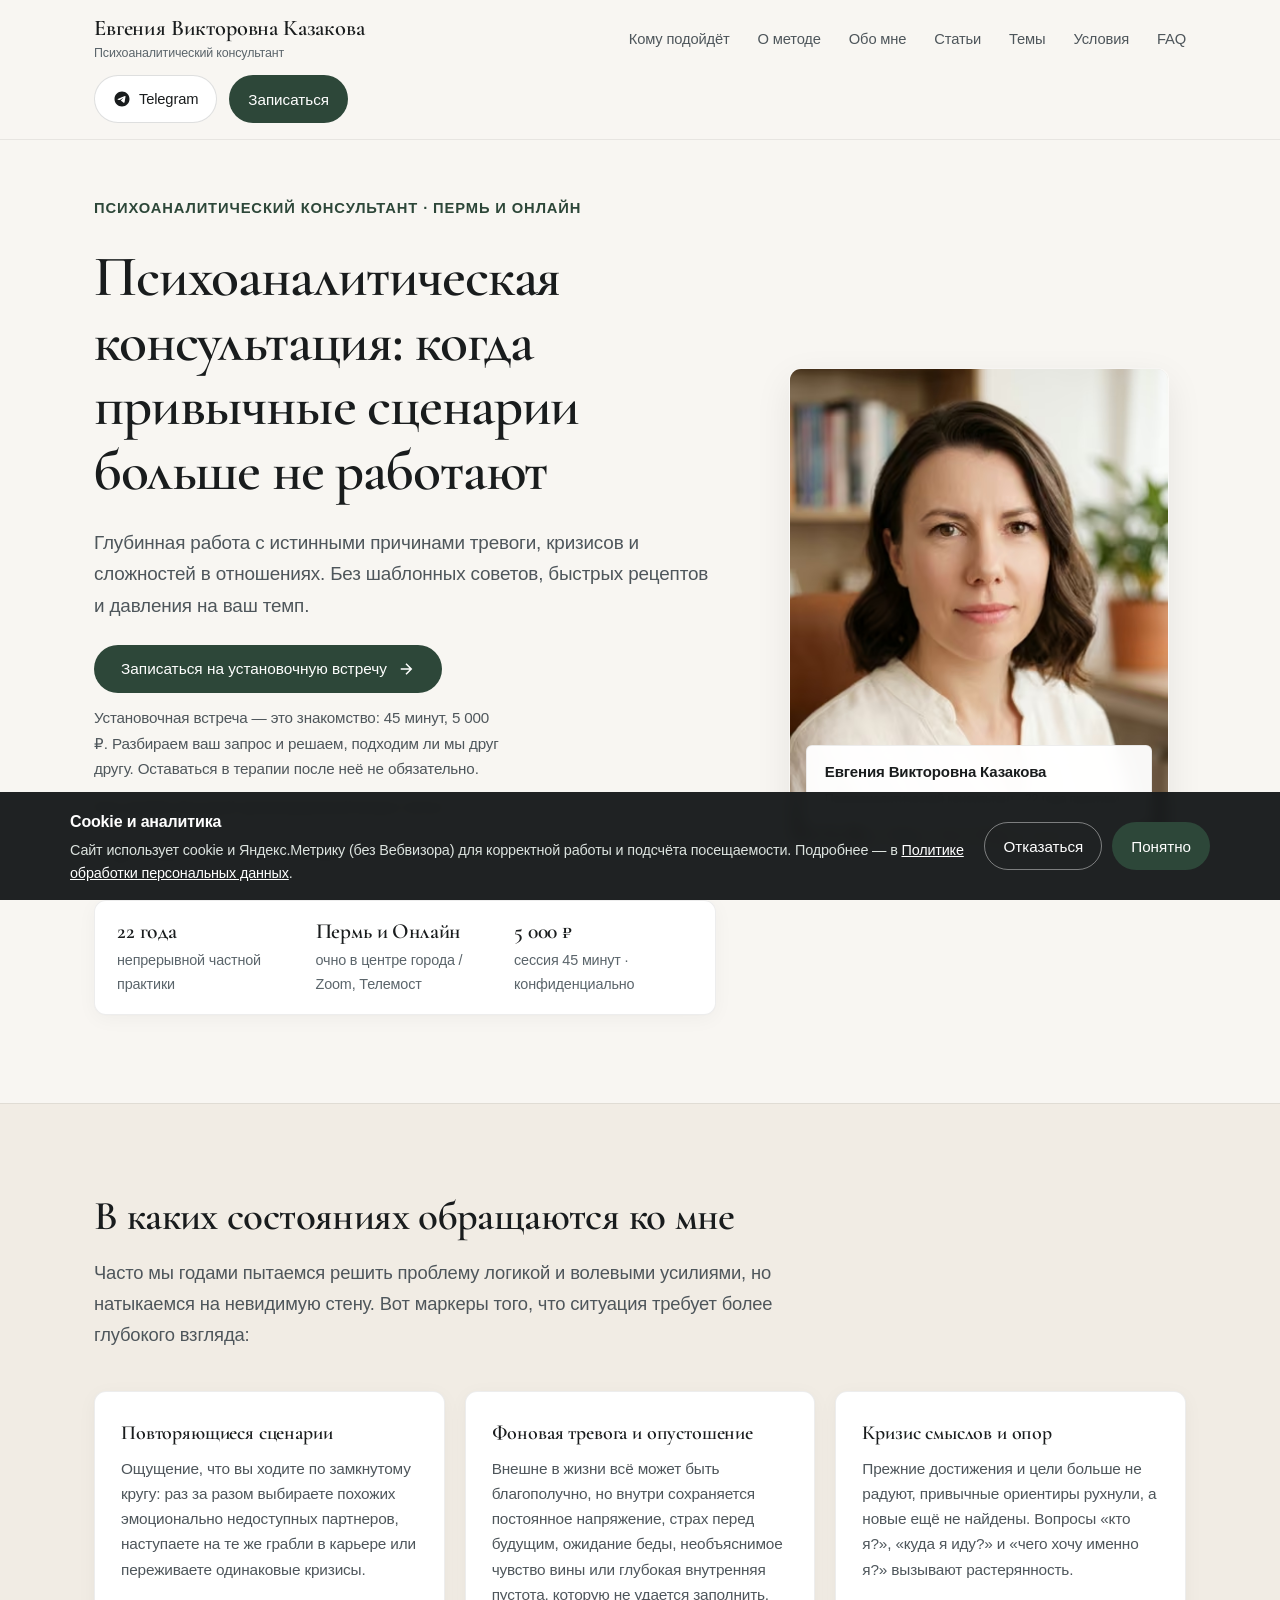
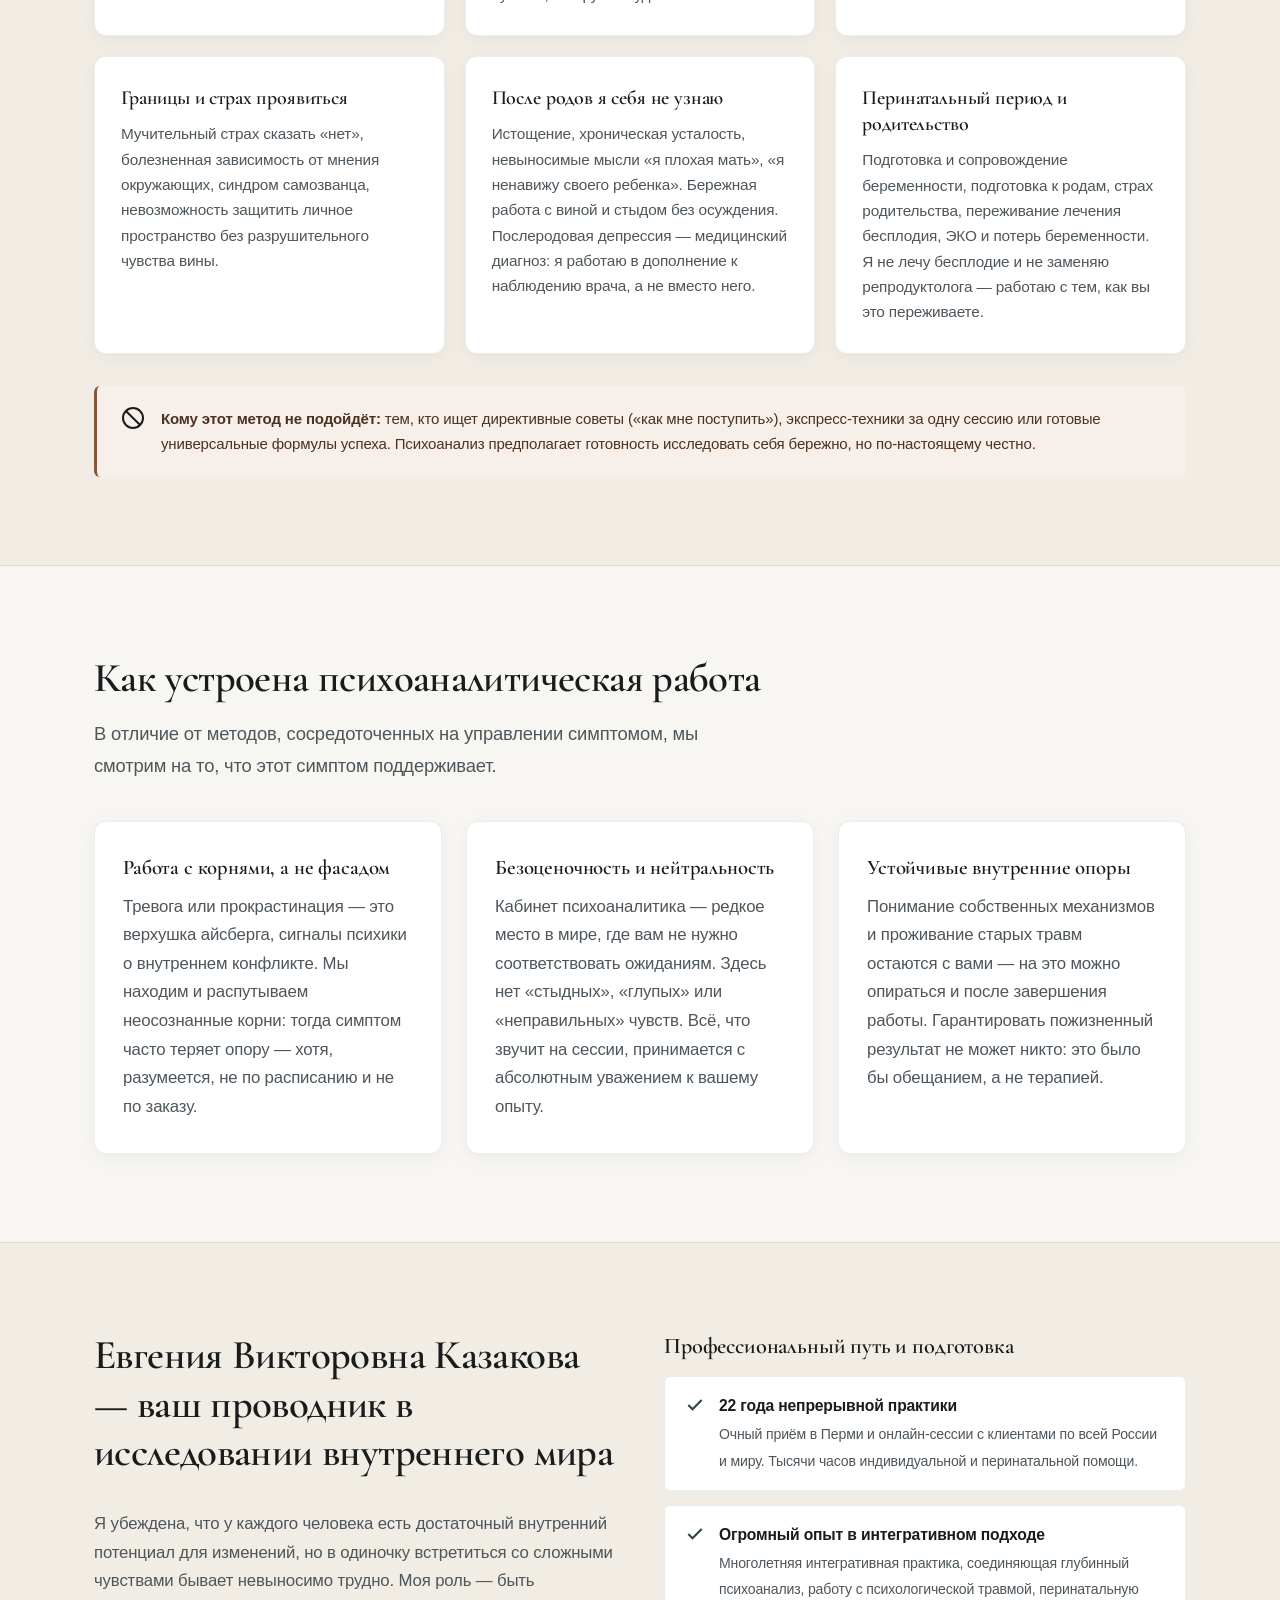
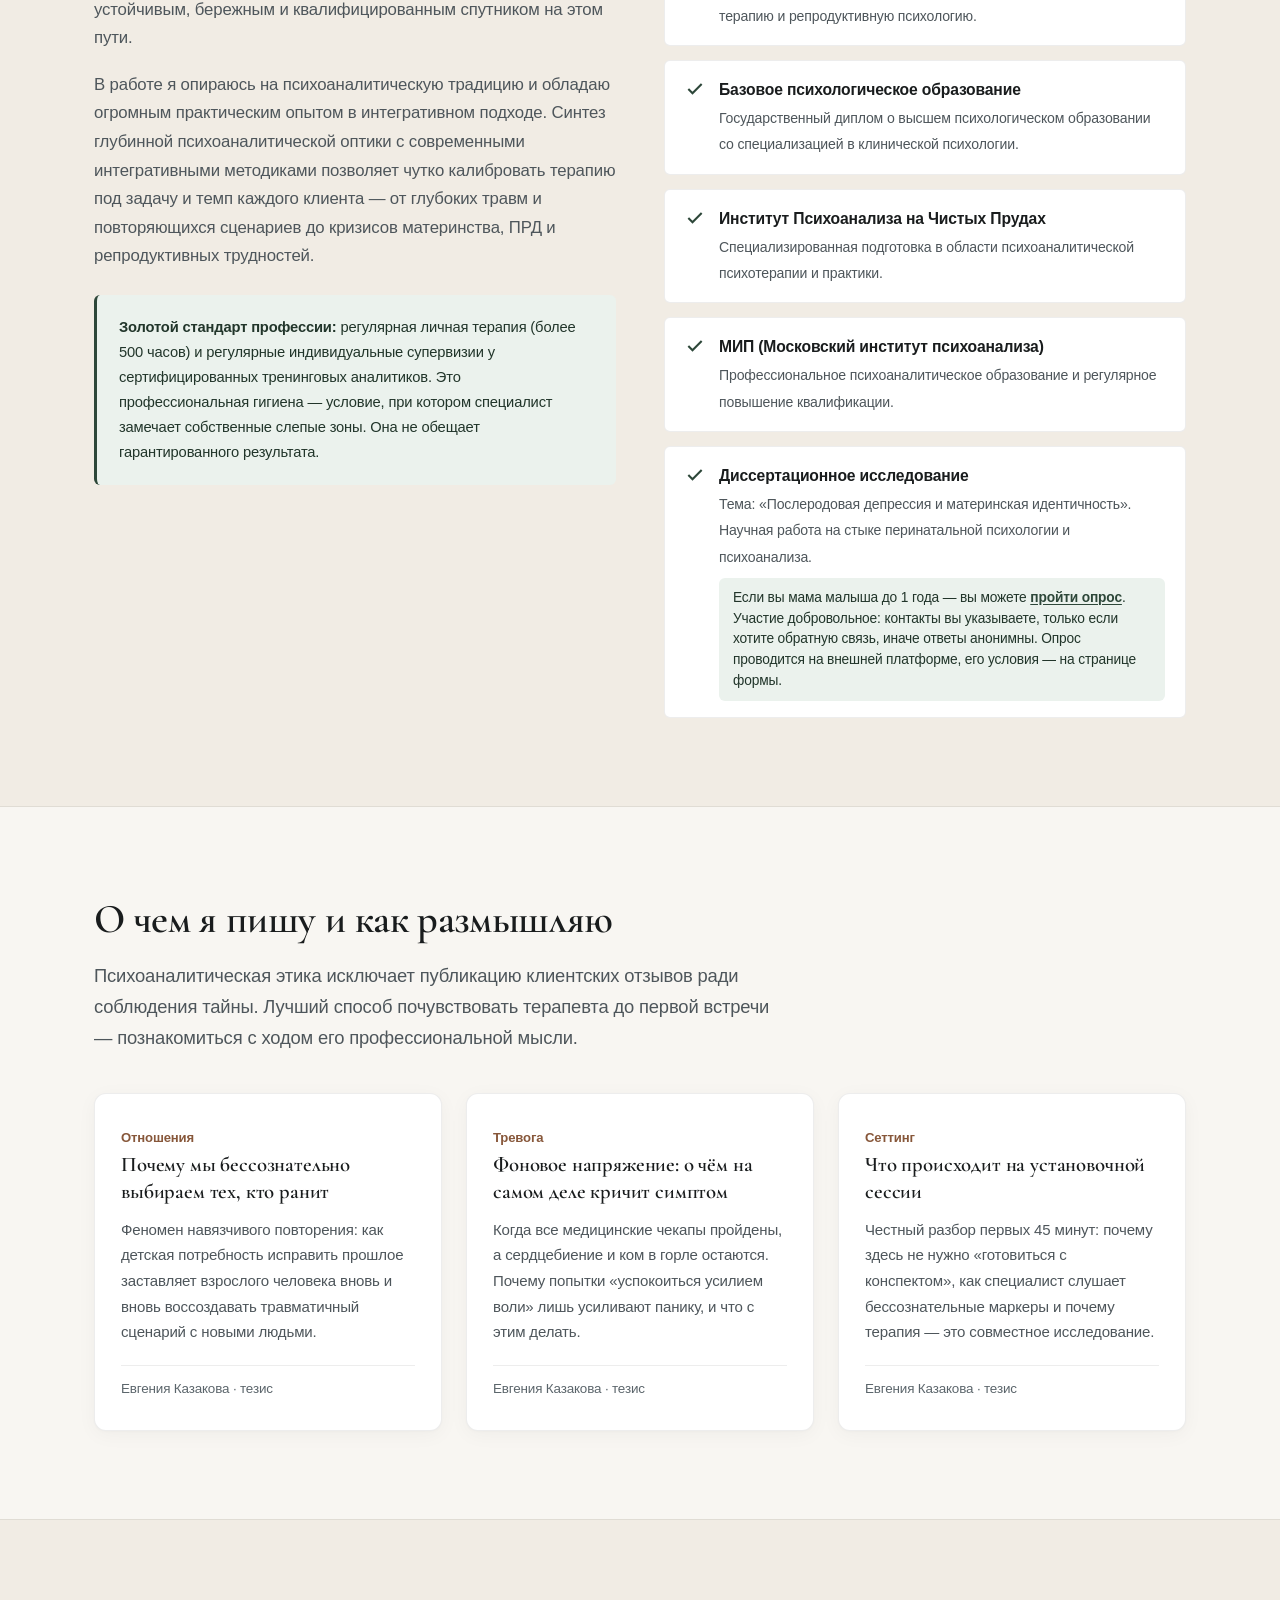
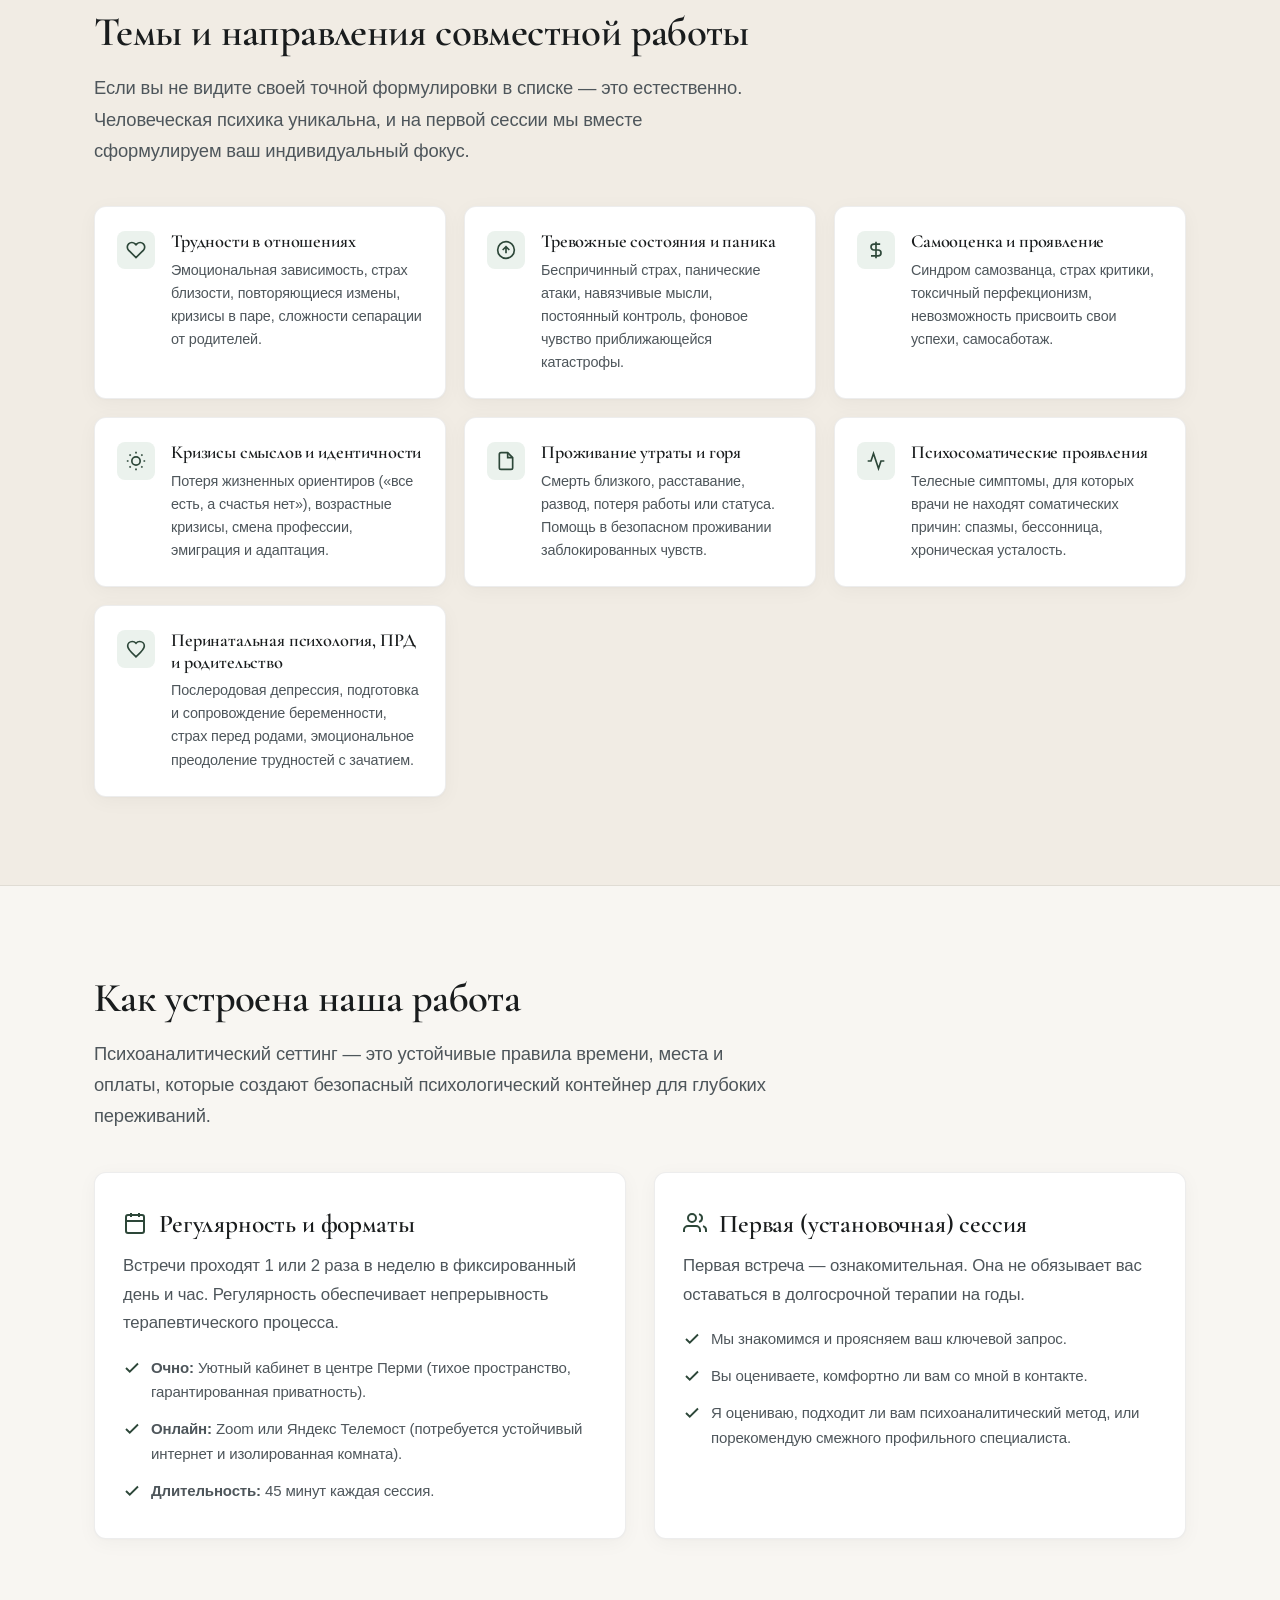
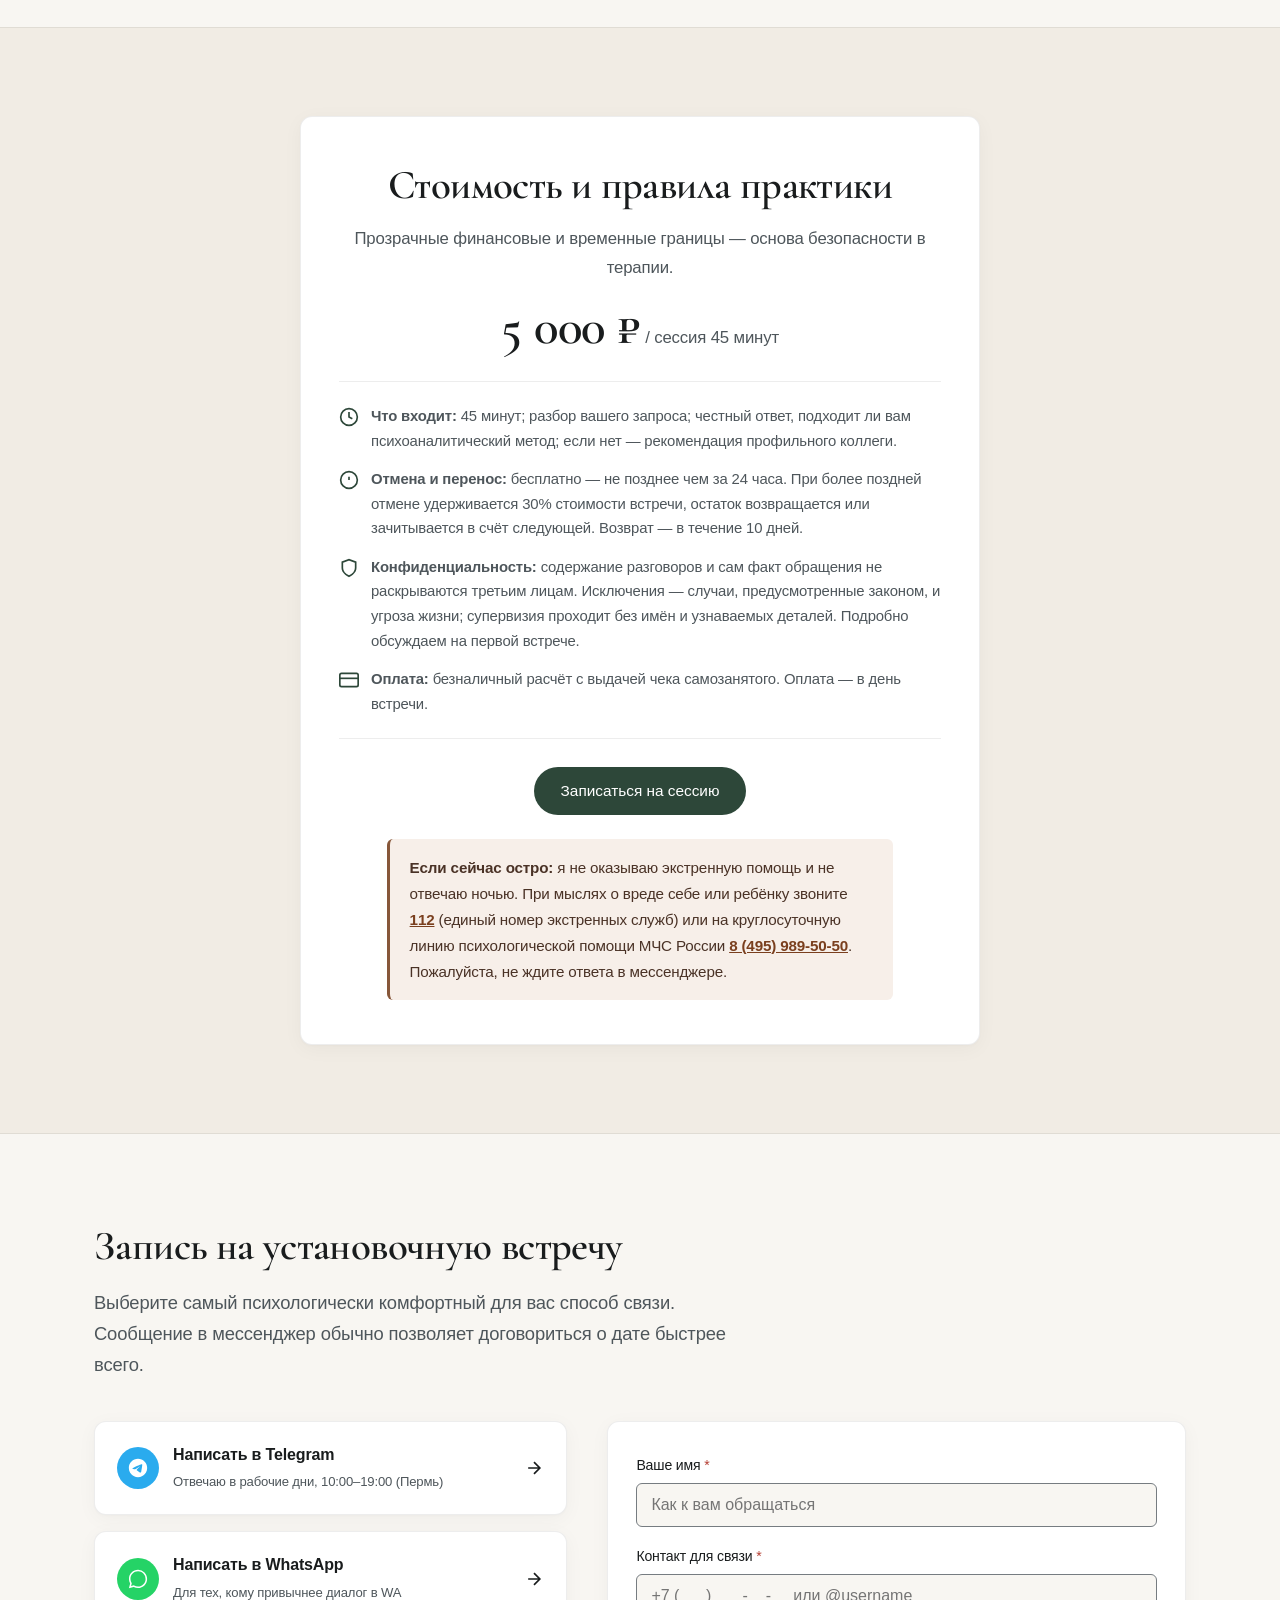
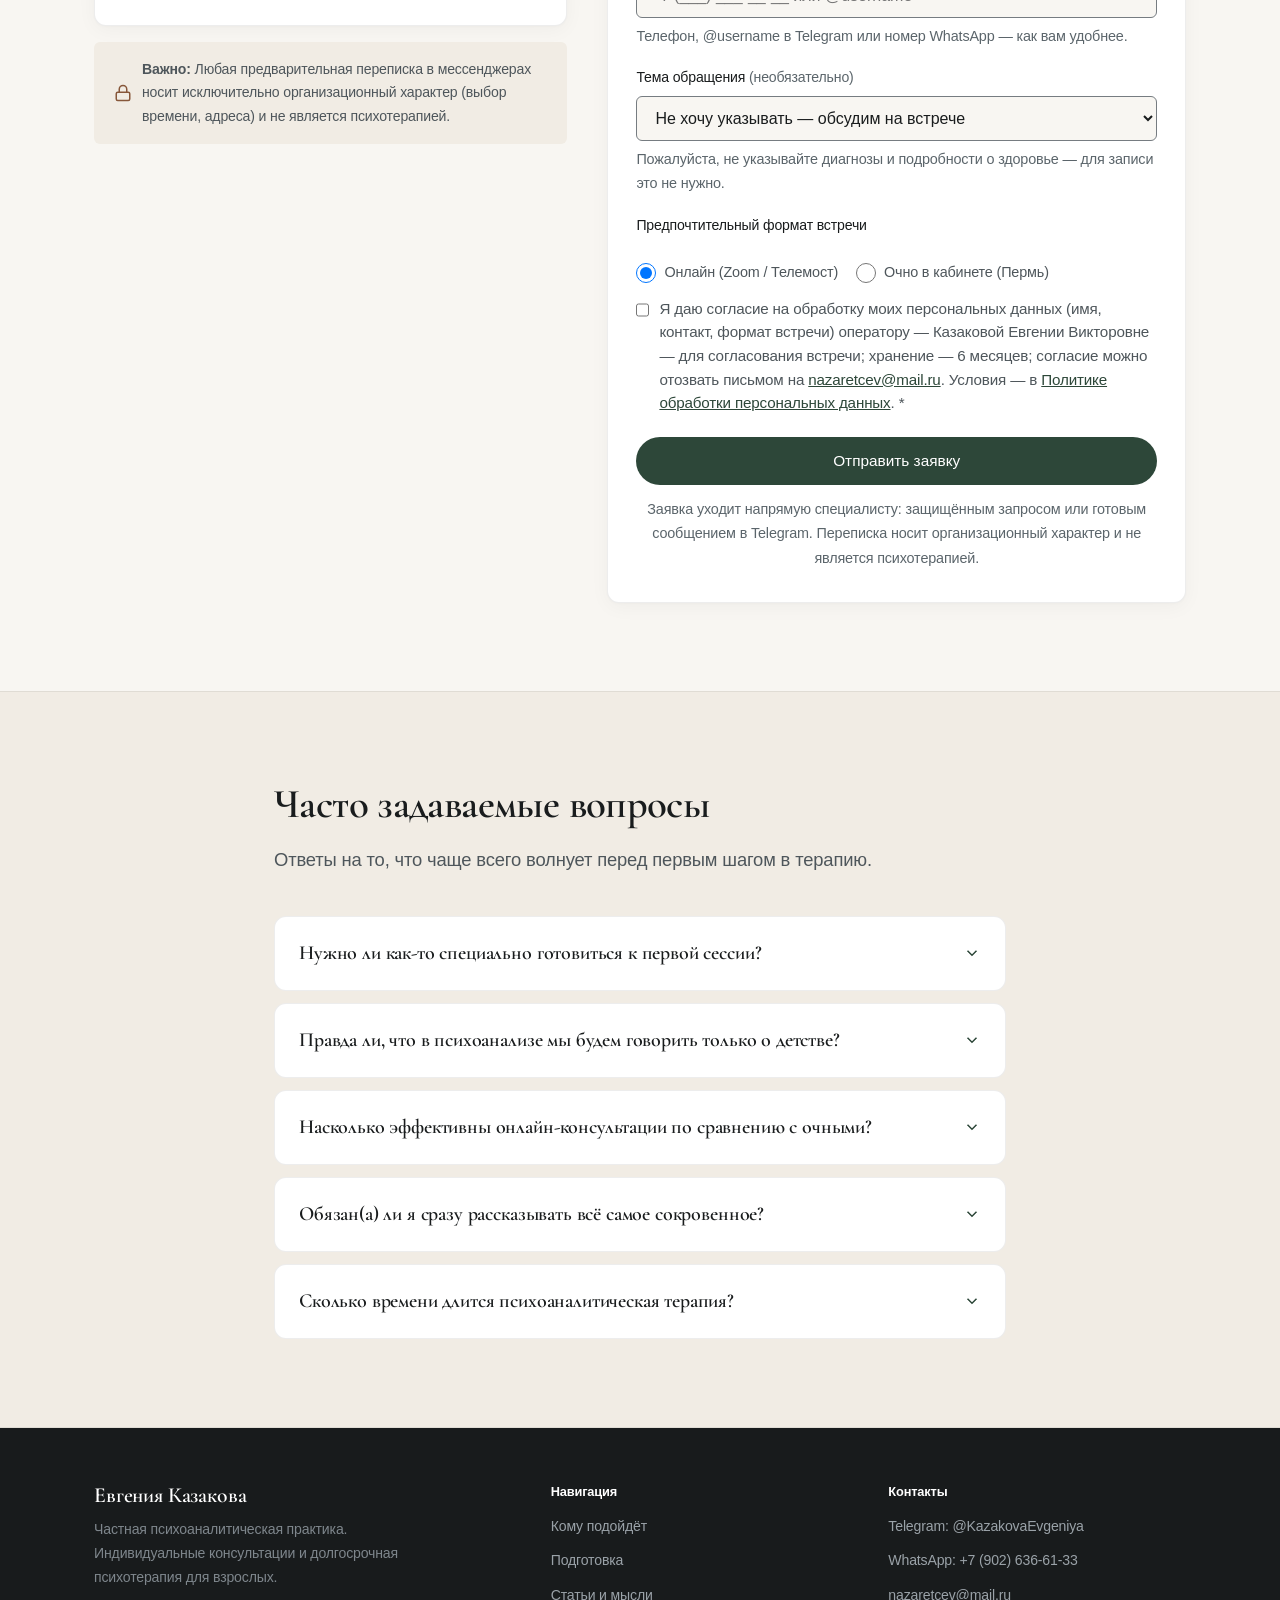
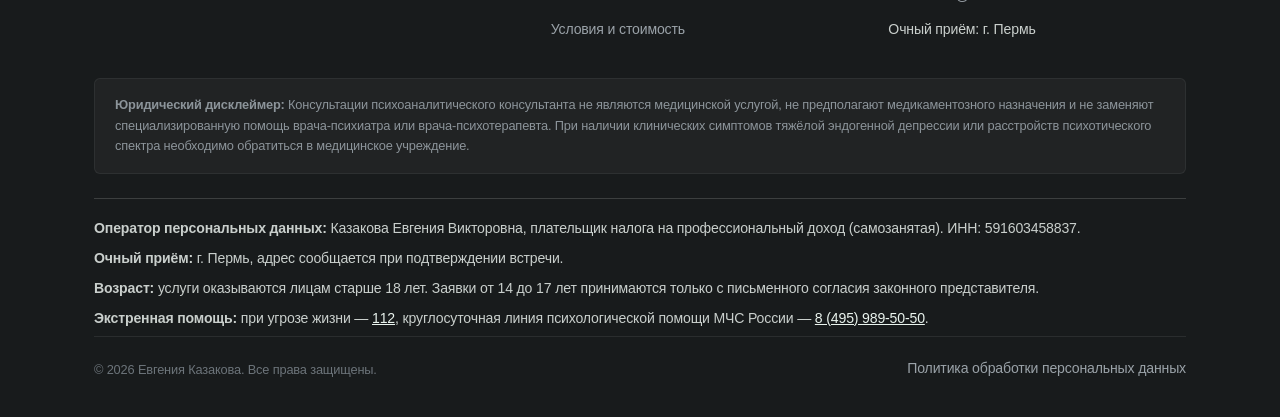
==== commit adcd7ded: "Реквизиты: добавлен реальный ИНН 591603458837 (футер и политика)" ====
--- a/index.html
+++ b/index.html
@@ -933,7 +933,7 @@
       </div>
 
       <div class="footer-legal">
-        <p><strong>Оператор персональных данных:</strong> Казакова Евгения Викторовна, плательщик налога на профессиональный доход (самозанятая). ИНН: <span class="placeholder">указывается владельцем перед публикацией</span>.</p>
+        <p><strong>Оператор персональных данных:</strong> Казакова Евгения Викторовна, плательщик налога на профессиональный доход (самозанятая). ИНН: 591603458837.</p>
         <p><strong>Очный приём:</strong> г. Пермь, адрес сообщается при подтверждении встречи.</p>
         <p><strong>Возраст:</strong> услуги оказываются лицам старше 18 лет. Заявки от 14 до 17 лет принимаются только с письменного согласия законного представителя.</p>
         <p><strong>Экстренная помощь:</strong> при угрозе жизни — <a href="tel:112">112</a>, круглосуточная линия психологической помощи МЧС России — <a href="tel:+74959895050">8 (495) 989-50-50</a>.</p>
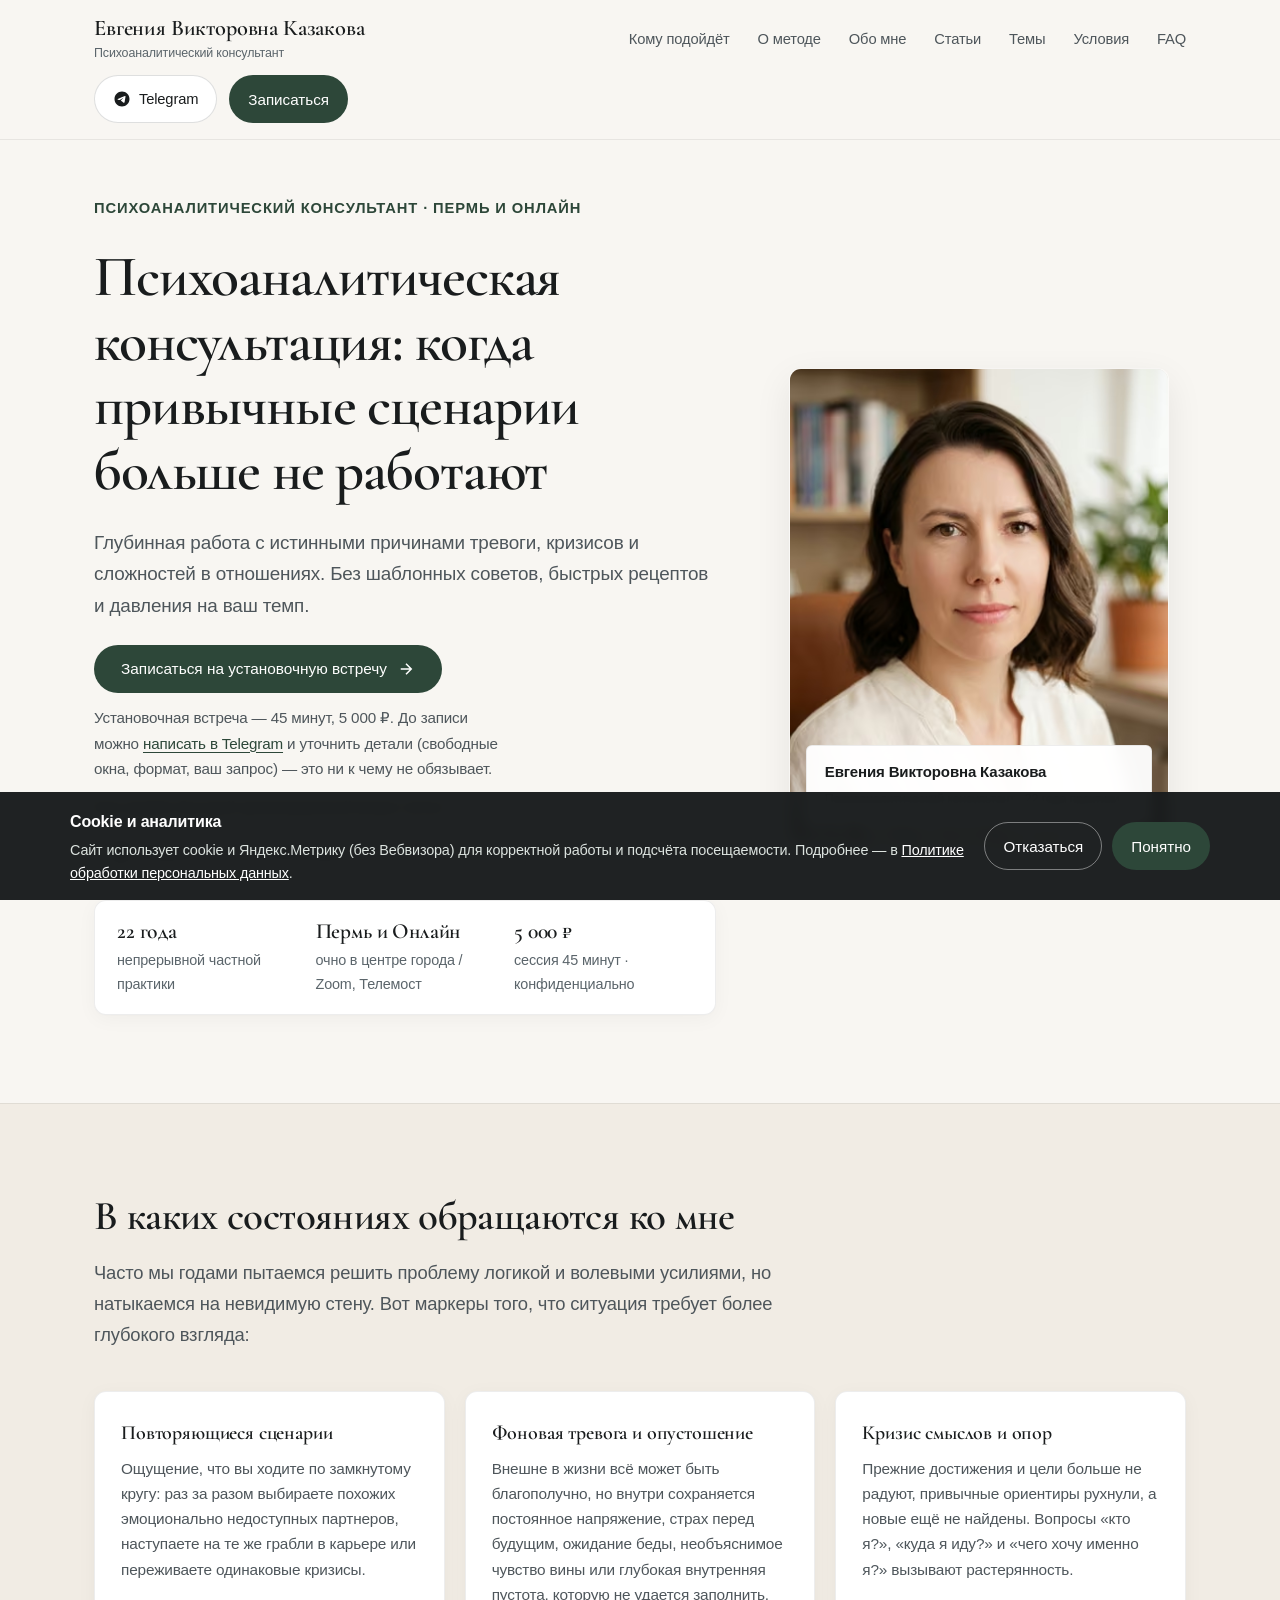
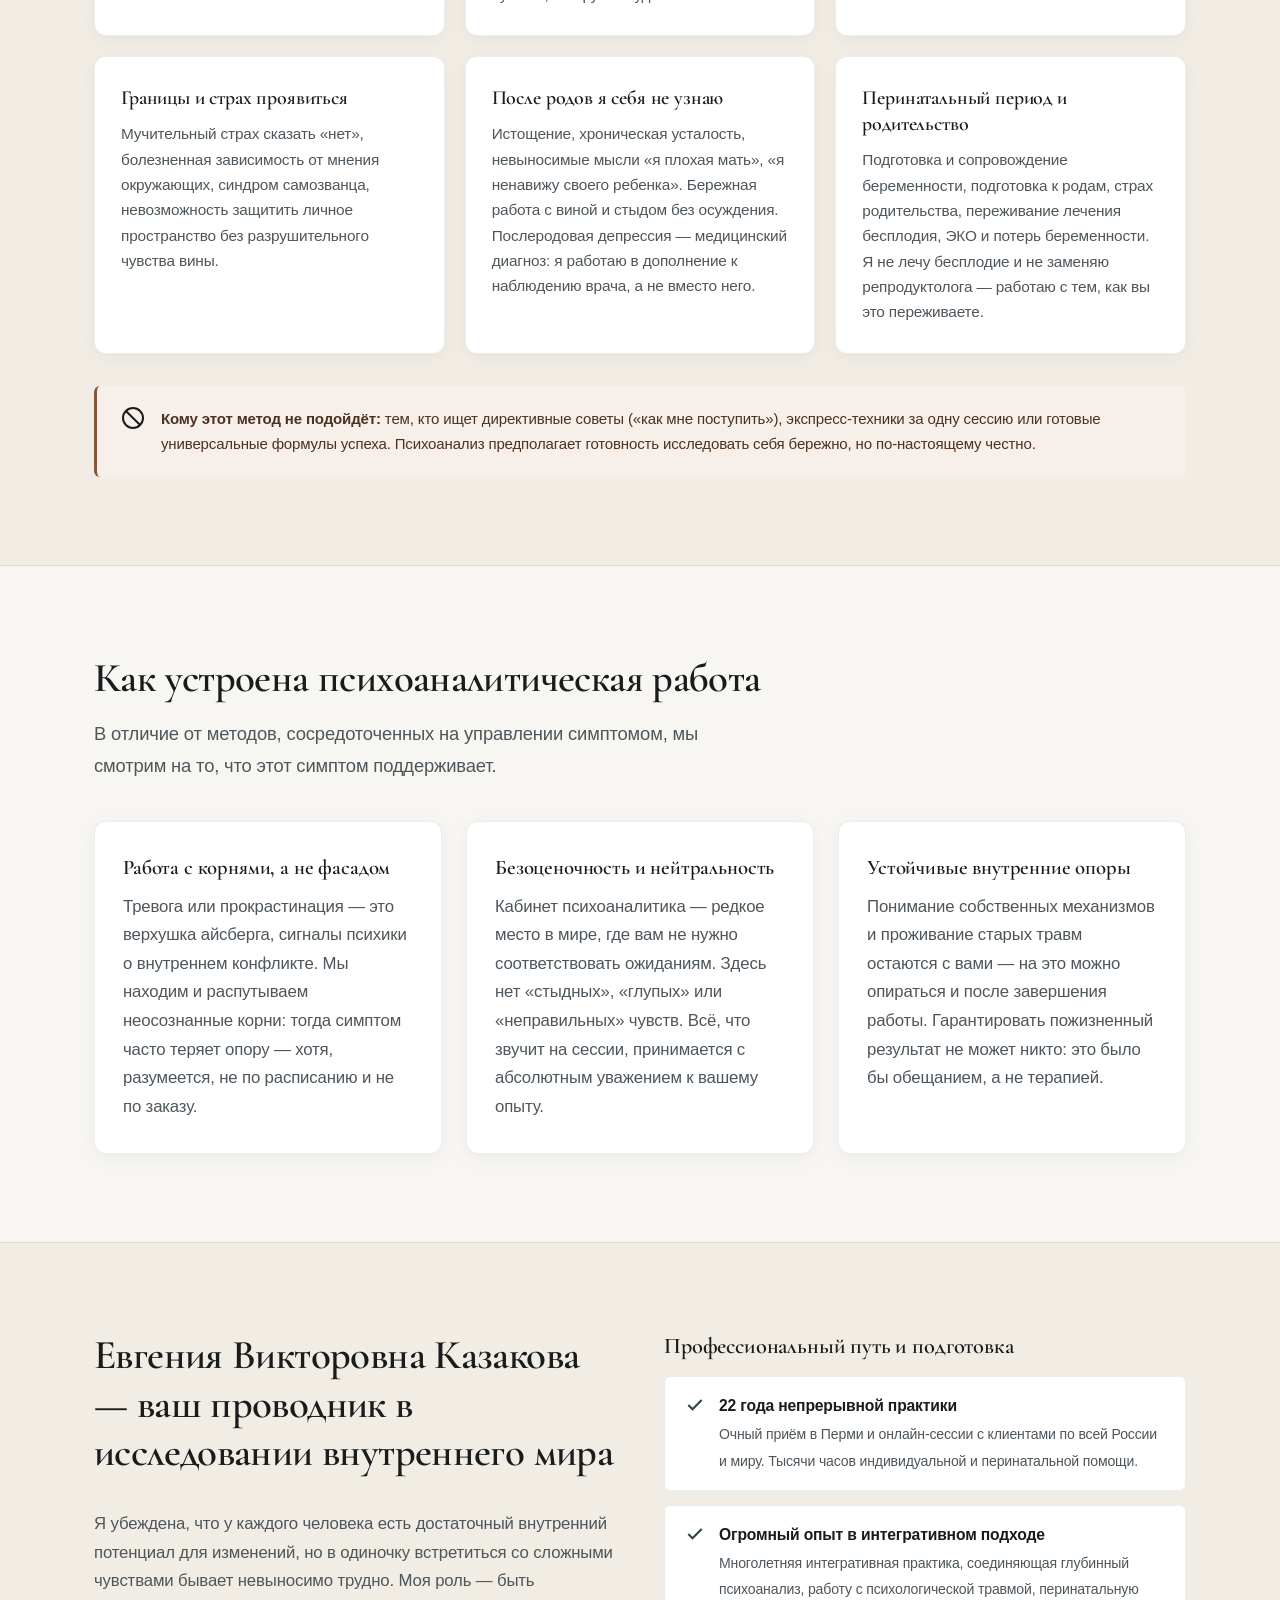
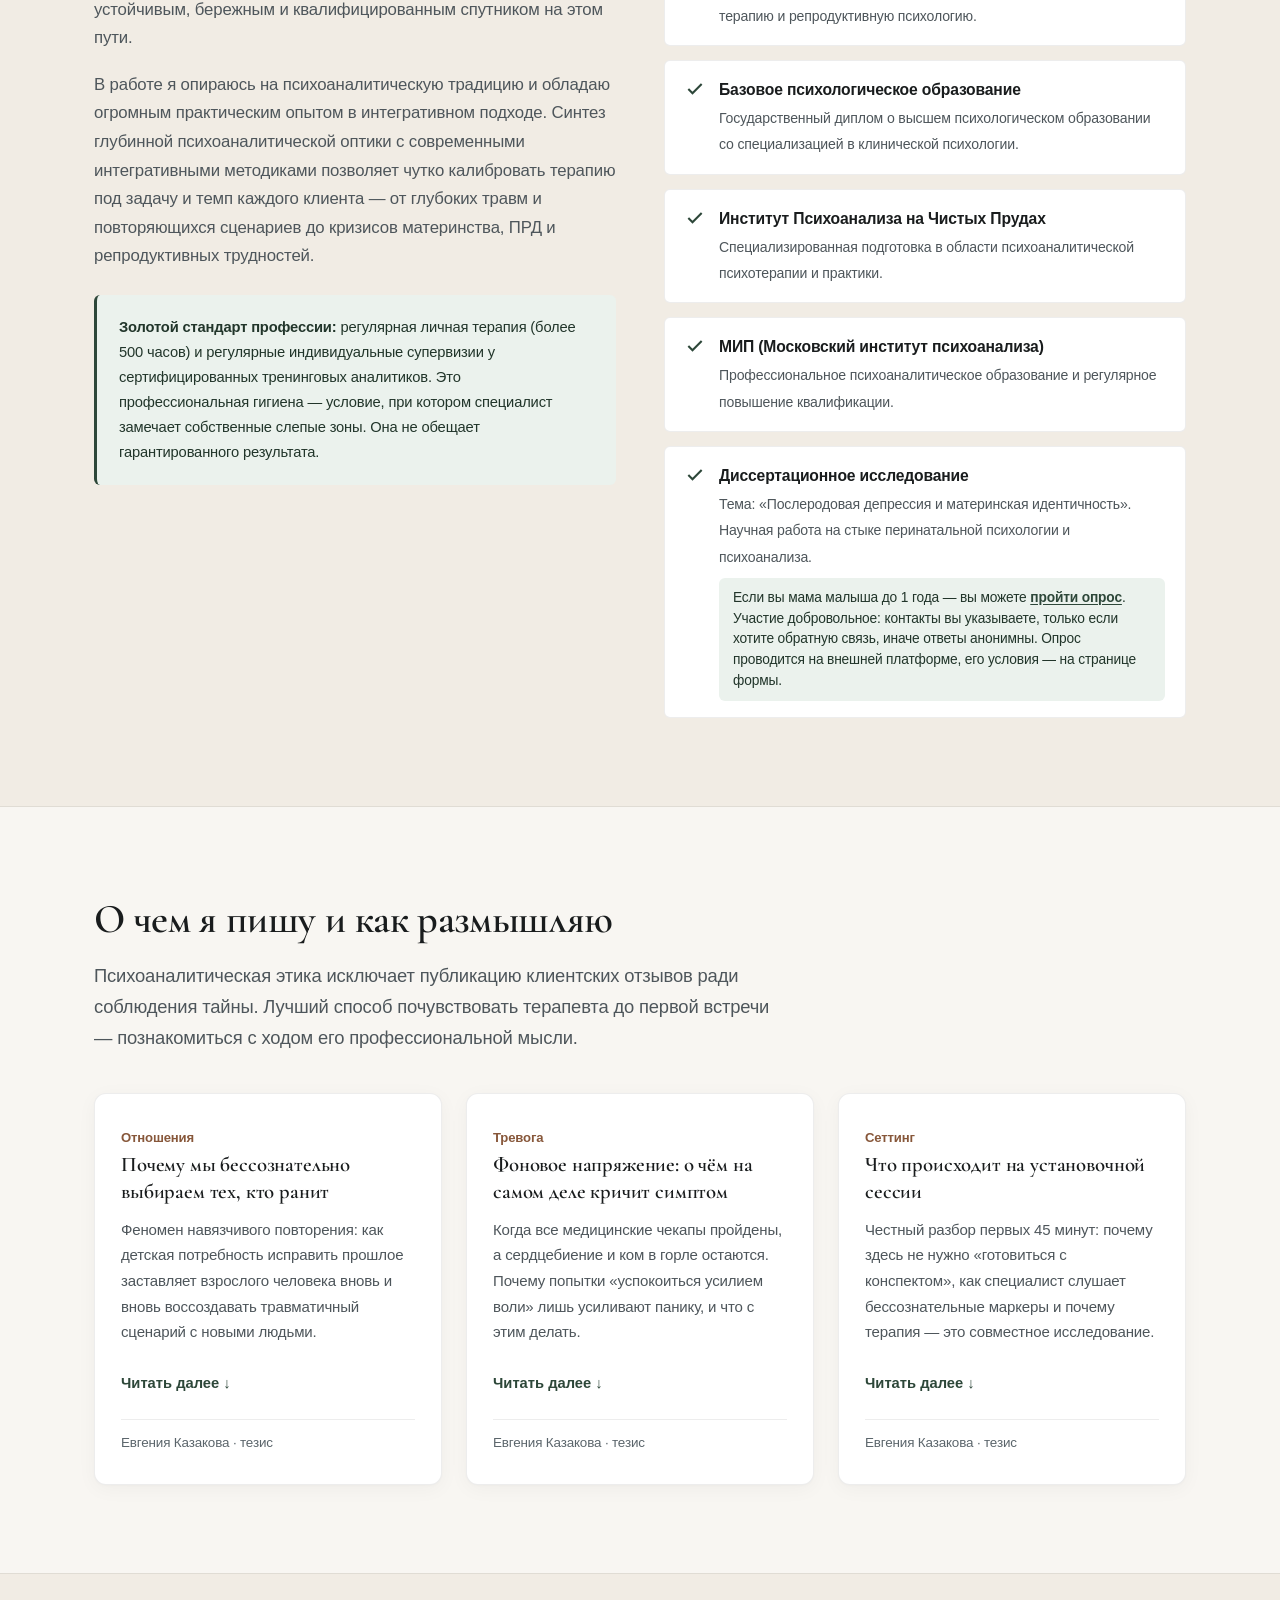
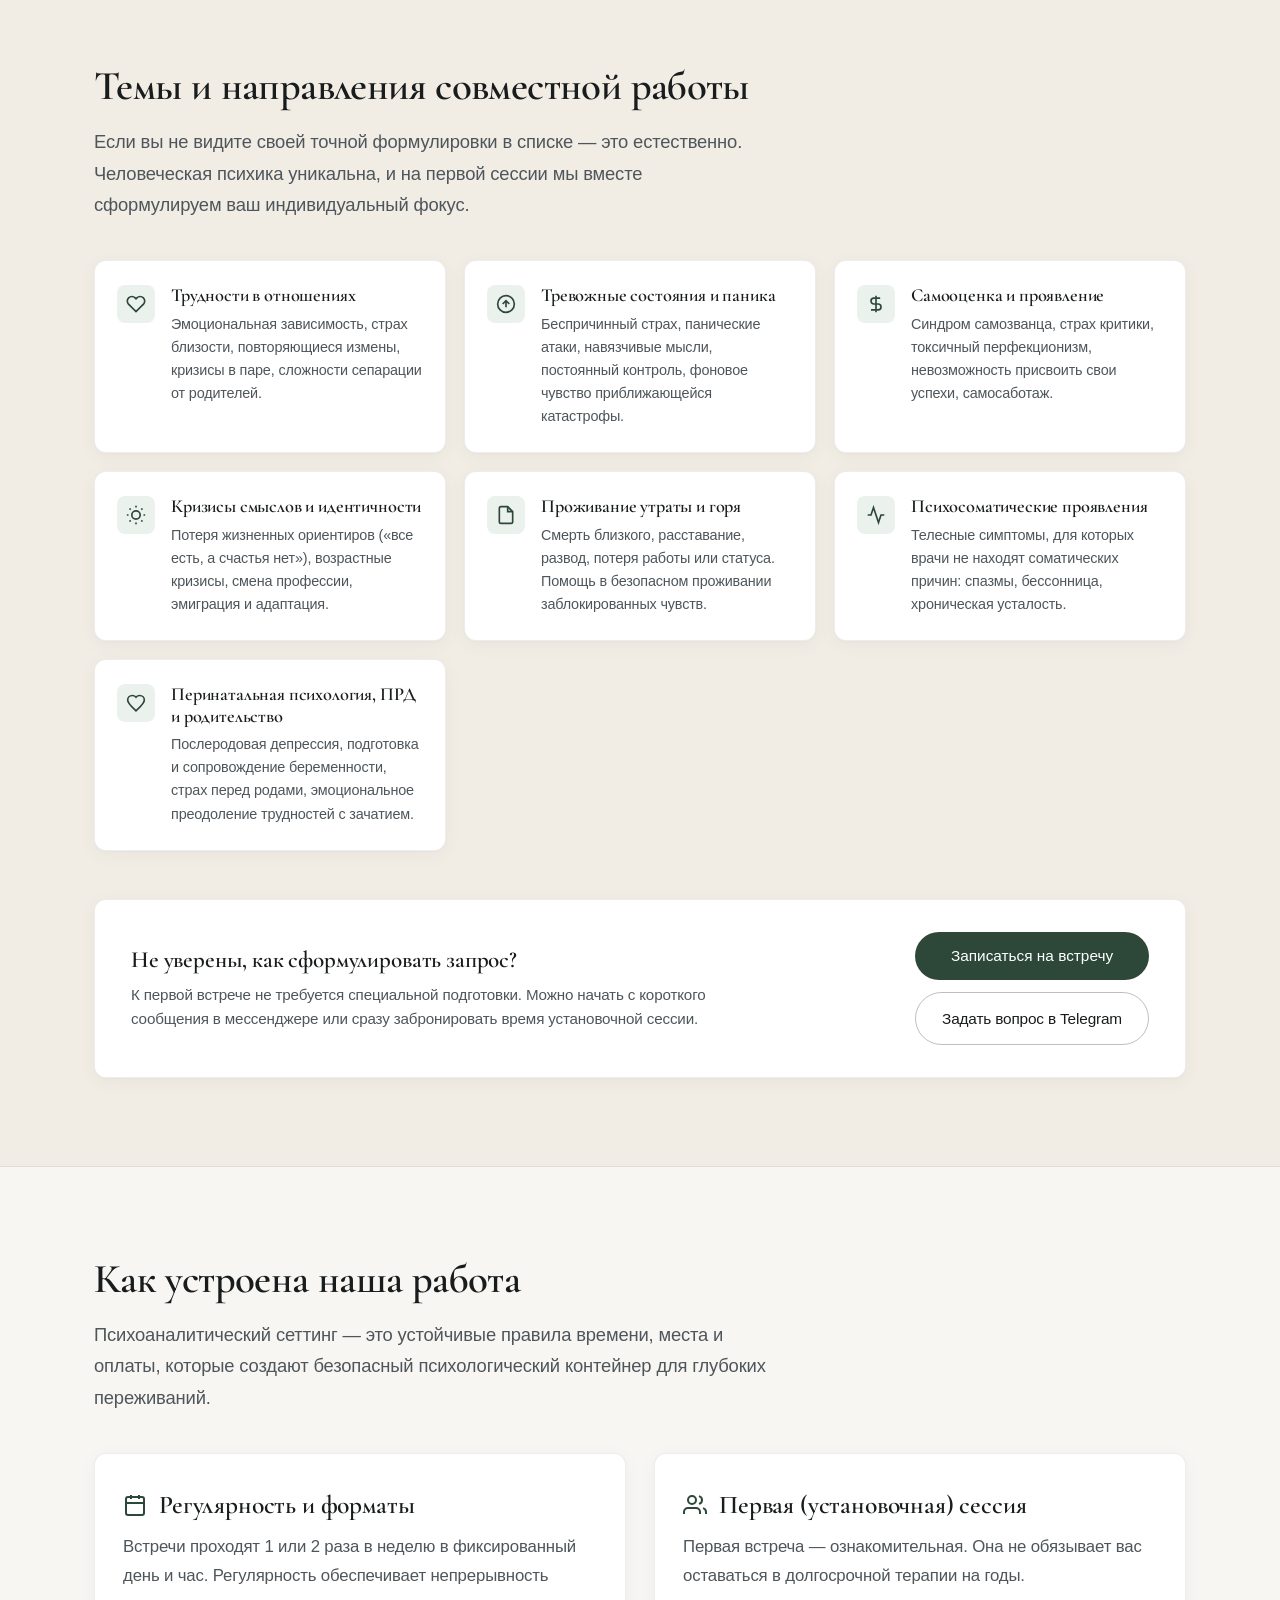
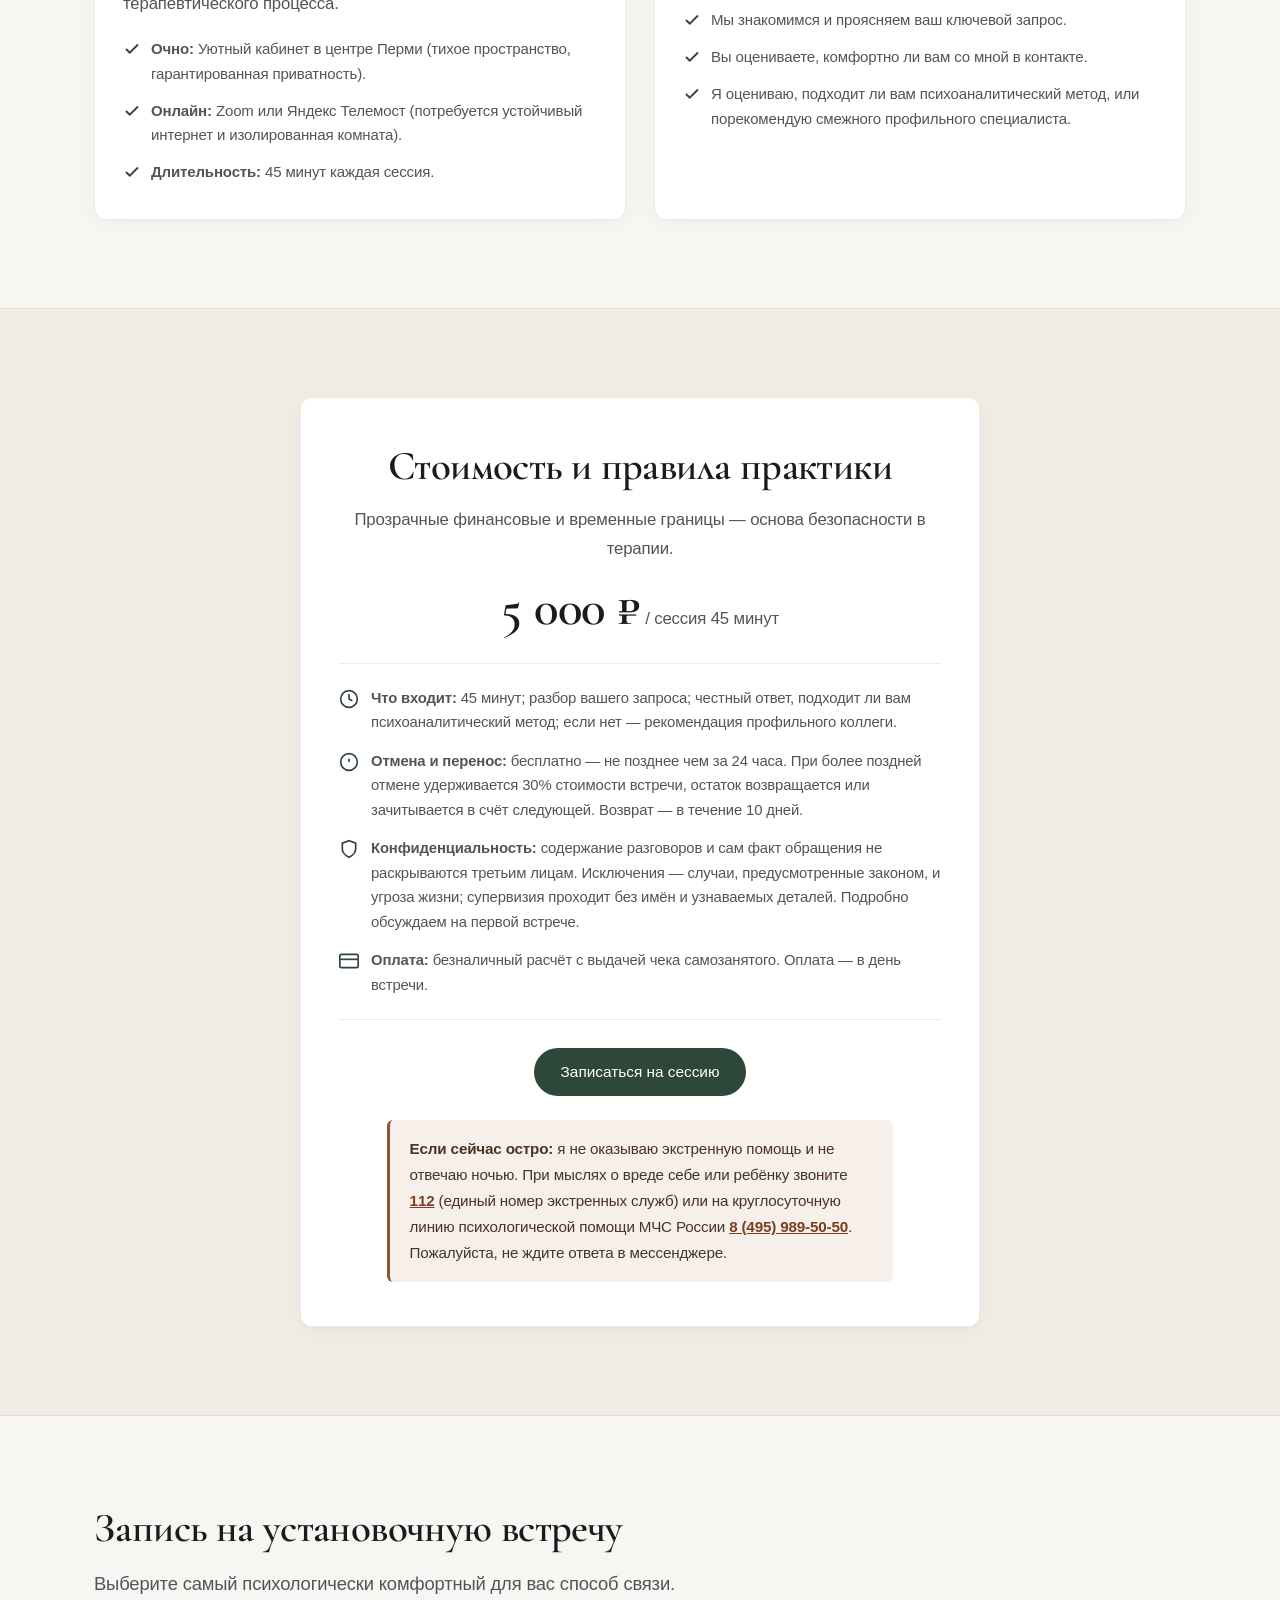
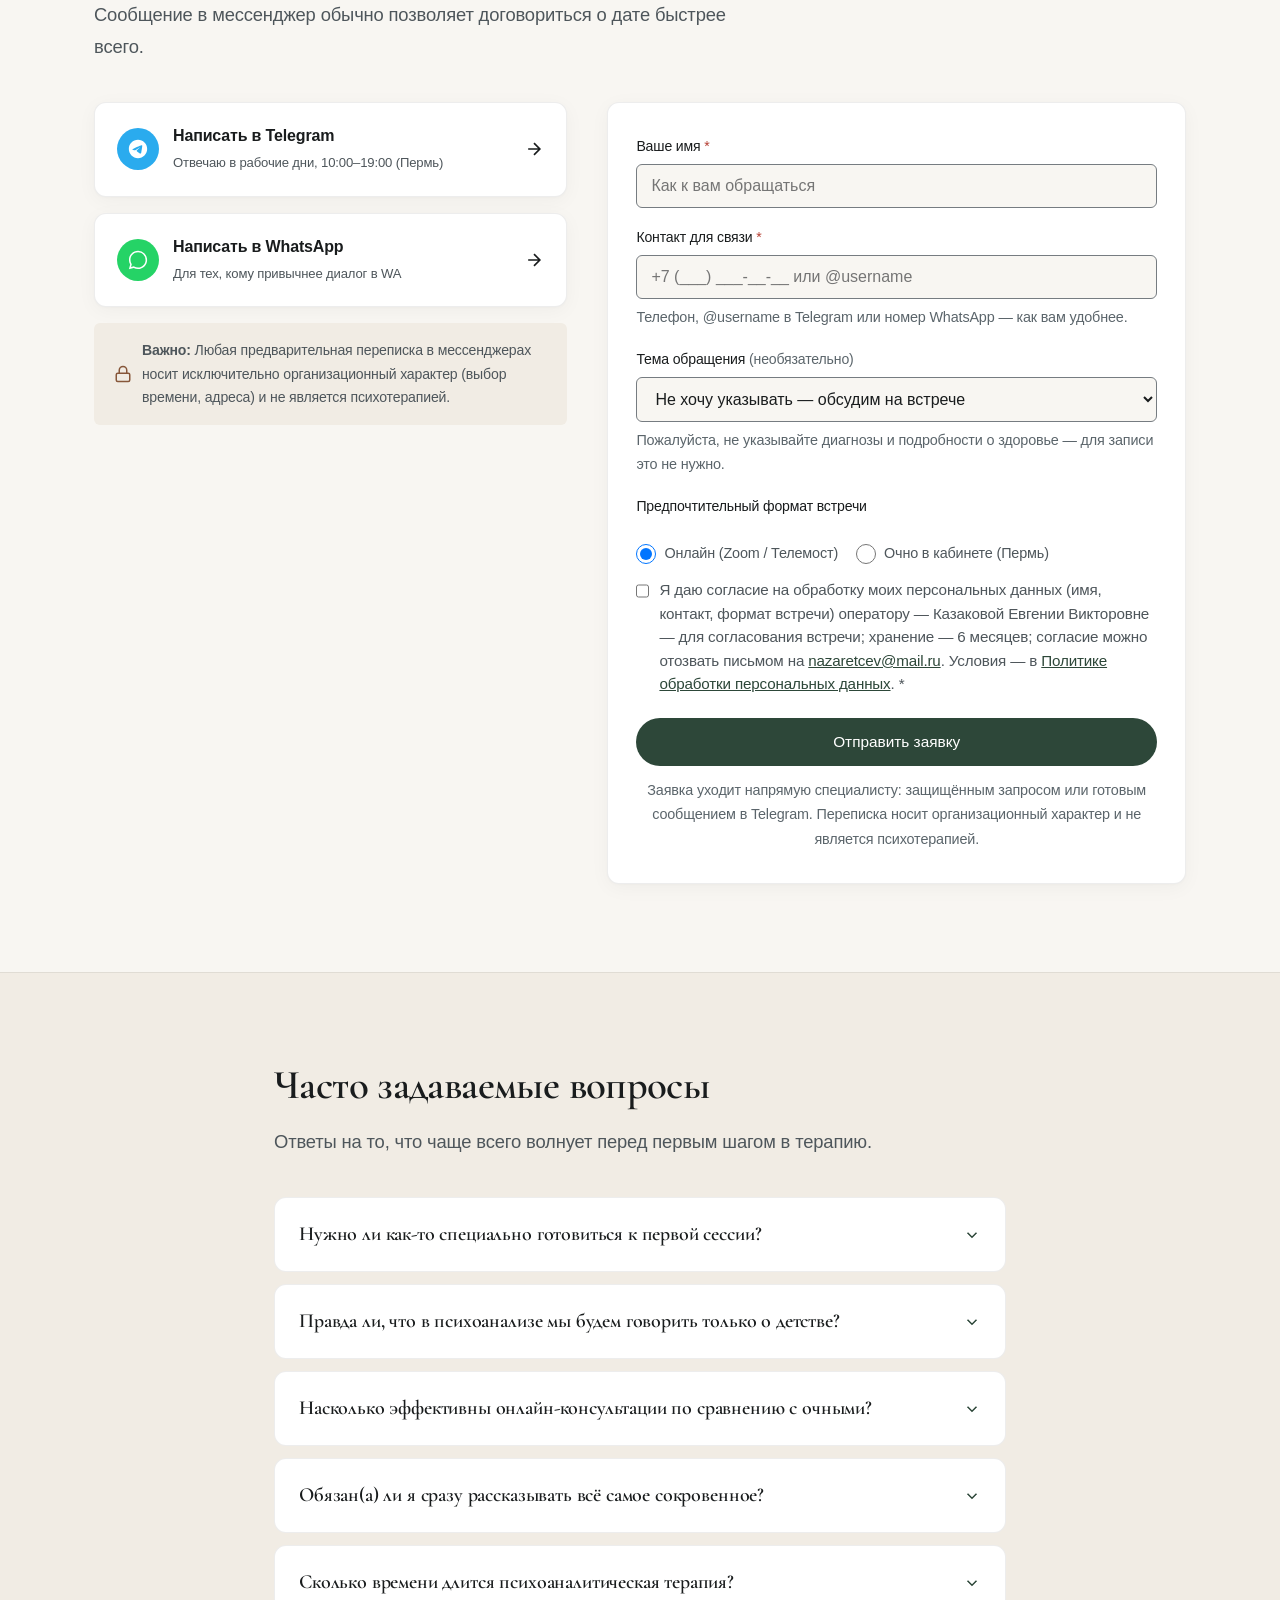
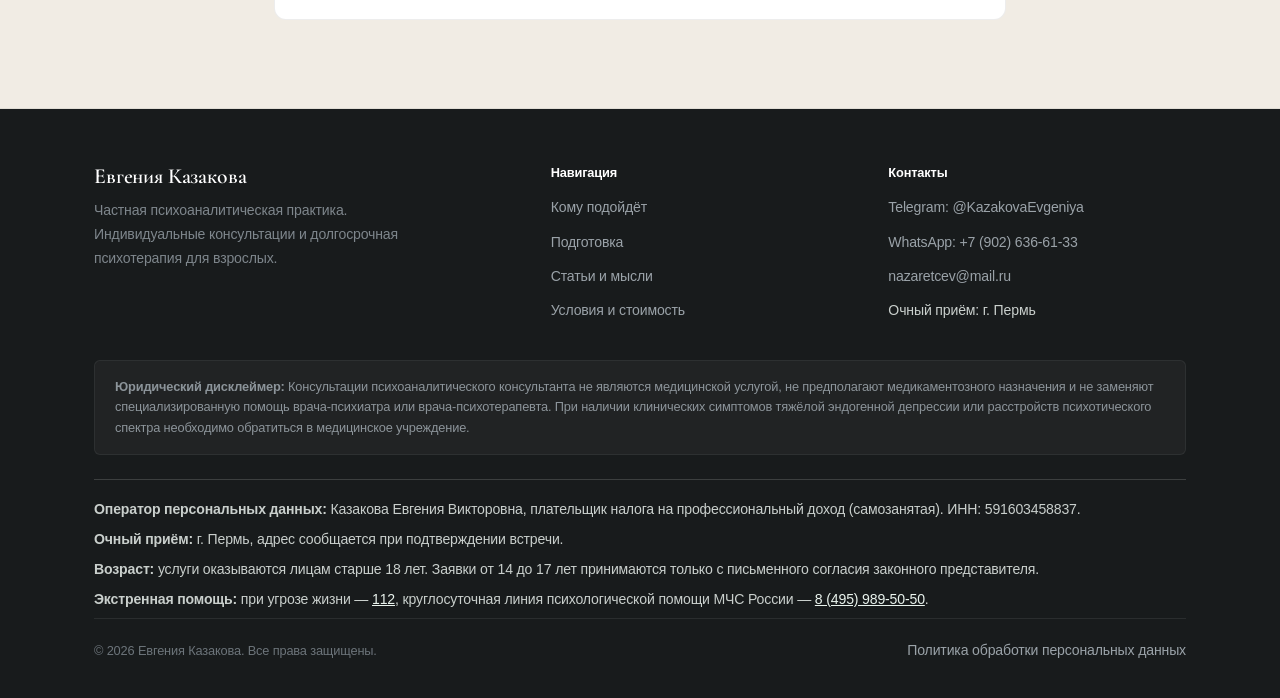
==== commit 83df7be8: "cro: lower contact friction, interactive essays, mid-page cta, and utm on whatsapp" ====
--- a/index.html
+++ b/index.html
@@ -70,10 +70,7 @@
     };
   </script>
 
-  <!-- Яндекс.Метрика, GA4 и VK Pixel подключаются из app.js ТОЛЬКО после
-       согласия на cookie (152-ФЗ, ст. 6 ч. 1 п. 1). Вебвизор отключён:
-       он записывал бы ввод в поле контакта. Никаких запросов к аналитике
-       до нажатия «Принять» не происходит. -->
+  <!-- Аналитика: 152-ФЗ РФ (уведомление + opt-out). Метрика инициализируется сразу для фиксации рекламы. Вебвизор отключён. -->
   <!-- Структурированные данные: организация, человек, FAQ -->
   <script type="application/ld+json">
   {
@@ -219,9 +216,7 @@
                 Записаться на установочную встречу
                 <svg width="18" height="18" viewBox="0 0 24 24" fill="none" stroke="currentColor" stroke-width="2"><path d="M5 12h14M12 5l7 7-7 7"/></svg>
               </button>
-              <p class="hero-cta-note">
-                Установочная встреча — это знакомство: 45 минут, 5 000 ₽. Разбираем ваш запрос и решаем, подходим ли мы друг другу. Оставаться в терапии после неё не обязательно.
-              </p>
+              <p class="hero-cta-note">Установочная встреча — 45 минут, 5 000 ₽. До записи можно <a href="https://t.me/KazakovaEvgeniya?text=%D0%97%D0%B4%D1%80%D0%B0%D0%B2%D1%81%D1%82%D0%B2%D1%83%D0%B9%D1%82%D0%B5%2C%20%D0%95%D0%B2%D0%B3%D0%B5%D0%BD%D0%B8%D1%8F%20%D0%92%D0%B8%D0%BA%D1%82%D0%BE%D1%80%D0%BE%D0%B2%D0%BD%D0%B0!%20%D0%A5%D0%BE%D1%87%D1%83%20%D1%83%D1%82%D0%BE%D1%87%D0%BD%D0%B8%D1%82%D1%8C%20%D0%BE%D1%80%D0%B3%D0%B0%D0%BD%D0%B8%D0%B7%D0%B0%D1%86%D0%B8%D0%BE%D0%BD%D0%BD%D1%8B%D0%B9%20%D0%B2%D0%BE%D0%BF%D1%80%D0%BE%D1%81%20%D0%B4%D0%BE%20%D0%B7%D0%B0%D0%BF%D0%B8%D1%81%D0%B8." target="_blank" rel="noopener" data-analytics-goal="telegram_click" data-analytics-location="hero_note">написать в Telegram</a> и уточнить детали (свободные окна, формат, ваш запрос) — это ни к чему не обязывает.</p>
             </div>
 
             <div class="hero-messengers">
@@ -469,6 +464,11 @@
               <p class="essay-preview">
                 Феномен навязчивого повторения: как детская потребность исправить прошлое заставляет взрослого человека вновь и вновь воссоздавать травматичный сценарий с новыми людьми.
               </p>
+              <div class="essay-more" id="essay1" hidden>
+                <p>Человек не ищет страданий намеренно. Но психика устроена так, что стремится завершить то, что когда-то осталось незажившим в отношениях со значимыми фигурами детства. Выбирая эмоционально недоступного партнёра или требовательного руководителя, мы бессознательно надеемся: «В этот раз я докажу свою ценность и получу принятие».</p>
+                <p>Однако без осознания этого механизма сценарий лишь воспроизводит прежнее разочарование. В аналитической работе мы не раздаём советы «с кем расстаться», а шаг за шагом делаем скрытую логику этого выбора видимой. Когда бессознательное требование распознано, отпадает необходимость повторять его ценой собственной боли.</p>
+              </div>
+              <button type="button" class="essay-toggle" aria-expanded="false" aria-controls="essay1" data-essay-id="patterns">Читать далее ↓</button>
             </div>
             <div class="essay-author">Евгения Казакова · тезис</div>
           </article>
@@ -480,6 +480,11 @@
               <p class="essay-preview">
                 Когда все медицинские чекапы пройдены, а сердцебиение и ком в горле остаются. Почему попытки «успокоиться усилием воли» лишь усиливают панику, и что с этим делать.
               </p>
+              <div class="essay-more" id="essay2" hidden>
+                <p>Многие взрослые люди приходят в анализ с ощущением постоянного истощения. Они научились быть идеальными сотрудниками, надёжными партнёрами, заботливыми родителями, но утратили контакт с вопросом: «А чего на самом деле хочу я?». Все силы уходят на удержание внешнего контроля и подавление раздражения, вины или бессилия.</p>
+                <p>Психоаналитическое пространство позволяет безопасно ослабить эту броню. Здесь не нужно держать лицо или соответствовать ожиданиям. Постепенно возвращается способность слышать свои желания и опираться на них без разрушительного чувства вины.</p>
+              </div>
+              <button type="button" class="essay-toggle" aria-expanded="false" aria-controls="essay2" data-essay-id="anxiety">Читать далее ↓</button>
             </div>
             <div class="essay-author">Евгения Казакова · тезис</div>
           </article>
@@ -491,6 +496,11 @@
               <p class="essay-preview">
                 Честный разбор первых 45 минут: почему здесь не нужно «готовиться с конспектом», как специалист слушает бессознательные маркеры и почему терапия — это совместное исследование.
               </p>
+              <div class="essay-more" id="essay3" hidden>
+                <p>Вам не нужно заранее готовить стройный рассказ о своей жизни или формулировать безупречный запрос. Достаточно прийти с тем, что беспокоит прямо сейчас, даже если это звучит как «мне просто тяжело» или «я не знаю, с чего начать».</p>
+                <p>За 45 минут мы проясняем контекст вашей ситуации, обсуждаем организационные границы (периодичность, время, очно или онлайн) и определяем, подходит ли вам психоаналитический метод для решения возникших трудностей.</p>
+              </div>
+              <button type="button" class="essay-toggle" aria-expanded="false" aria-controls="essay3" data-essay-id="first_session">Читать далее ↓</button>
             </div>
             <div class="essay-author">Евгения Казакова · тезис</div>
           </article>
@@ -577,6 +587,17 @@
               <h4>Перинатальная психология, ПРД и родительство</h4>
               <p>Послеродовая депрессия, подготовка и сопровождение беременности, страх перед родами, эмоциональное преодоление трудностей с зачатием.</p>
             </div>
+          </div>
+        </div>
+
+        <div class="mid-cta" data-reveal>
+          <div class="mid-cta-content">
+            <h3 class="mid-cta-title">Не уверены, как сформулировать запрос?</h3>
+            <p class="mid-cta-text">К первой встрече не требуется специальной подготовки. Можно начать с короткого сообщения в мессенджере или сразу забронировать время установочной сессии.</p>
+          </div>
+          <div class="mid-cta-actions">
+            <button type="button" class="btn btn-primary open-booking-modal" data-analytics-goal="booking_click" data-analytics-location="mid_cta">Записаться на встречу</button>
+            <a href="https://t.me/KazakovaEvgeniya?text=%D0%97%D0%B4%D1%80%D0%B0%D0%B2%D1%81%D1%82%D0%B2%D1%83%D0%B9%D1%82%D0%B5%2C%20%D0%95%D0%B2%D0%B3%D0%B5%D0%BD%D0%B8%D1%8F%20%D0%92%D0%B8%D0%BA%D1%82%D0%BE%D1%80%D0%BE%D0%B2%D0%BD%D0%B0!%20%D0%A5%D0%BE%D1%87%D1%83%20%D1%83%D1%82%D0%BE%D1%87%D0%BD%D0%B8%D1%82%D1%8C%20%D0%B2%D0%BE%D0%BF%D1%80%D0%BE%D1%81%20%D0%BF%D0%BE%20%D0%BA%D0%BE%D0%BD%D1%81%D1%83%D0%BB%D1%8C%D1%82%D0%B0%D1%86%D0%B8%D0%B8." target="_blank" rel="noopener" class="btn btn-secondary" data-analytics-goal="telegram_click" data-analytics-location="mid_cta">Задать вопрос в Telegram</a>
           </div>
         </div>
       </div>
@@ -921,7 +942,7 @@
           <h4 class="footer-heading">Контакты</h4>
           <ul class="footer-links">
             <li><a href="https://t.me/KazakovaEvgeniya?text=%D0%97%D0%B4%D1%80%D0%B0%D0%B2%D1%81%D1%82%D0%B2%D1%83%D0%B9%D1%82%D0%B5%2C%20%D0%95%D0%B2%D0%B3%D0%B5%D0%BD%D0%B8%D1%8F%20%D0%92%D0%B8%D0%BA%D1%82%D0%BE%D1%80%D0%BE%D0%B2%D0%BD%D0%B0%21%20%D0%A5%D0%BE%D1%87%D1%83%20%D0%B7%D0%B0%D0%BF%D0%B8%D1%81%D0%B0%D1%82%D1%8C%D1%81%D1%8F%20%D0%BD%D0%B0%20%D1%83%D1%81%D1%82%D0%B0%D0%BD%D0%BE%D0%B2%D0%BE%D1%87%D0%BD%D1%83%D1%8E%20%D0%B2%D1%81%D1%82%D1%80%D0%B5%D1%87%D1%83%2045%20%D0%BC%D0%B8%D0%BD%D1%83%D1%82%2C%20%D0%BE%D0%BD%D0%BB%D0%B0%D0%B9%D0%BD.%20%D0%9F%D0%BE%D0%B4%D1%81%D0%BA%D0%B0%D0%B6%D0%B8%D1%82%D0%B5%2C%20%D0%BF%D0%BE%D0%B6%D0%B0%D0%BB%D1%83%D0%B9%D1%81%D1%82%D0%B0%2C%20%D1%81%D0%B2%D0%BE%D0%B1%D0%BE%D0%B4%D0%BD%D0%BE%D0%B5%20%D0%B2%D1%80%D0%B5%D0%BC%D1%8F%20%D0%BD%D0%B0%20%D1%8D%D1%82%D0%BE%D0%B9%20%D0%BD%D0%B5%D0%B4%D0%B5%D0%BB%D0%B5." target="_blank" rel="noopener" class="footer-link" data-analytics-goal="telegram_click" data-analytics-location="footer">Telegram: @KazakovaEvgeniya</a></li>
-            <li><a href="https://wa.me/79026366133" target="_blank" rel="noopener" class="footer-link" data-analytics-goal="whatsapp_click" data-analytics-location="footer">WhatsApp: +7 (902) 636-61-33</a></li>
+            <li><a href="https://wa.me/79026366133?text=%D0%97%D0%B4%D1%80%D0%B0%D0%B2%D1%81%D1%82%D0%B2%D1%83%D0%B9%D1%82%D0%B5%2C%20%D0%95%D0%B2%D0%B3%D0%B5%D0%BD%D0%B8%D1%8F%20%D0%92%D0%B8%D0%BA%D1%82%D0%BE%D1%80%D0%BE%D0%B2%D0%BD%D0%B0!%20%D0%9F%D0%B8%D1%88%D1%83%20%D1%81%20%D0%B2%D0%B0%D1%88%D0%B5%D0%B3%D0%BE%20%D1%81%D0%B0%D0%B9%D1%82%D0%B0%20%D0%BF%D0%BE%20%D0%BF%D0%BE%D0%B2%D0%BE%D0%B4%D1%83%20%D0%BA%D0%BE%D0%BD%D1%81%D1%83%D0%BB%D1%8C%D1%82%D0%B0%D1%86%D0%B8%D0%B8." target="_blank" rel="noopener" class="footer-link" data-analytics-goal="whatsapp_click" data-analytics-location="footer">WhatsApp: +7 (902) 636-61-33</a></li>
             <li><a href="mailto:nazaretcev@mail.ru" class="footer-link">nazaretcev@mail.ru</a></li>
             <li><span class="footer-link footer-link--static">Очный приём: г. Пермь</span></li>
           </ul>
@@ -958,7 +979,7 @@
       </button>
 
       <h3 class="modal-title" id="modalBookingTitle">Записаться на установочную встречу</h3>
-      <p class="modal-lead">45 минут, 5 000 ₽. Это знакомство: разбираем запрос и решаем, подходим ли мы друг другу. Оставаться в терапии после встречи не обязательно.</p>
+      <p class="modal-lead">Установочная сессия длится 45 минут и стоит 5 000 ₽. Вы можете сразу выбрать время или сначала задать 1–2 организационных вопроса в переписке:</p>
 
       <div style="display: flex; flex-direction: column; gap: 14px; margin-bottom: 24px;">
         <a href="https://t.me/KazakovaEvgeniya?text=%D0%97%D0%B4%D1%80%D0%B0%D0%B2%D1%81%D1%82%D0%B2%D1%83%D0%B9%D1%82%D0%B5%2C%20%D0%95%D0%B2%D0%B3%D0%B5%D0%BD%D0%B8%D1%8F%20%D0%92%D0%B8%D0%BA%D1%82%D0%BE%D1%80%D0%BE%D0%B2%D0%BD%D0%B0%21%20%D0%A5%D0%BE%D1%87%D1%83%20%D0%B7%D0%B0%D0%BF%D0%B8%D1%81%D0%B0%D1%82%D1%8C%D1%81%D1%8F%20%D0%BD%D0%B0%20%D1%83%D1%81%D1%82%D0%B0%D0%BD%D0%BE%D0%B2%D0%BE%D1%87%D0%BD%D1%83%D1%8E%20%D0%B2%D1%81%D1%82%D1%80%D0%B5%D1%87%D1%83%2045%20%D0%BC%D0%B8%D0%BD%D1%83%D1%82%2C%20%D0%BE%D0%BD%D0%BB%D0%B0%D0%B9%D0%BD.%20%D0%9F%D0%BE%D0%B4%D1%81%D0%BA%D0%B0%D0%B6%D0%B8%D1%82%D0%B5%2C%20%D0%BF%D0%BE%D0%B6%D0%B0%D0%BB%D1%83%D0%B9%D1%81%D1%82%D0%B0%2C%20%D1%81%D0%B2%D0%BE%D0%B1%D0%BE%D0%B4%D0%BD%D0%BE%D0%B5%20%D0%B2%D1%80%D0%B5%D0%BC%D1%8F%20%D0%BD%D0%B0%20%D1%8D%D1%82%D0%BE%D0%B9%20%D0%BD%D0%B5%D0%B4%D0%B5%D0%BB%D0%B5." target="_blank" rel="noopener" class="channel-card" style="padding: 16px 20px;" data-analytics-goal="telegram_click" data-analytics-location="modal">
@@ -968,7 +989,7 @@
             </div>
             <div class="channel-text">
               <strong style="font-size: 0.98rem;">Написать сразу в Telegram</strong>
-              <span style="font-size: 0.8rem;">Самый быстрый ответ</span>
+              <span style="font-size: 0.8rem;">Отвечаю лично в переписке, без звонков и ботов</span>
             </div>
           </div>
           <svg width="18" height="18" viewBox="0 0 24 24" fill="none" stroke="currentColor" stroke-width="2"><path d="M5 12h14M12 5l7 7-7 7"/></svg>
--- a/styles.css
+++ b/styles.css
@@ -683,7 +683,45 @@
 
 .essay-preview {
   font-size: 0.94rem;
-  margin-bottom: 20px;
+  margin-bottom: 14px;
+}
+
+.essay-more {
+  margin-bottom: 14px;
+  display: flex;
+  flex-direction: column;
+  gap: 12px;
+}
+
+.essay-more p {
+  font-size: 0.94rem;
+  line-height: 1.65;
+  margin: 0;
+}
+
+.essay-more[hidden] {
+  display: none;
+}
+
+.essay-toggle {
+  margin-bottom: 12px;
+  min-height: 48px;
+  background: none;
+  border: none;
+  padding: 6px 0;
+  color: var(--accent-sage);
+  font-family: var(--font-sans);
+  font-size: 0.92rem;
+  font-weight: 600;
+  cursor: pointer;
+  text-align: left;
+  display: inline-flex;
+  align-items: center;
+  transition: color 0.2s ease;
+}
+
+.essay-toggle:hover {
+  color: var(--accent-sage-dark);
 }
 
 .essay-author {
@@ -740,6 +778,57 @@
   font-size: 0.9rem;
   line-height: 1.6;
   margin: 0;
+}
+
+/* Промежуточный CTA в середине страницы */
+.mid-cta {
+  margin-top: 48px;
+  background-color: var(--bg-surface);
+  border: 1px solid var(--border-hairline);
+  border-radius: var(--radius-card);
+  padding: 32px 36px;
+  display: flex;
+  align-items: center;
+  justify-content: space-between;
+  gap: 32px;
+  box-shadow: var(--shadow-editorial);
+}
+
+.mid-cta-content {
+  max-width: 580px;
+}
+
+.mid-cta-title {
+  font-family: var(--font-serif);
+  font-size: 1.45rem;
+  margin: 0 0 8px;
+  color: var(--text-primary);
+}
+
+.mid-cta-text {
+  margin: 0;
+  font-size: 0.95rem;
+  line-height: 1.6;
+  color: var(--text-secondary);
+}
+
+.mid-cta-actions {
+  display: flex;
+  flex-direction: column;
+  gap: 12px;
+  flex-shrink: 0;
+}
+
+@media (max-width: 860px) {
+  .mid-cta {
+    flex-direction: column;
+    align-items: stretch;
+    padding: 24px 20px;
+    gap: 20px;
+  }
+  .mid-cta-actions {
+    flex-direction: column;
+  }
 }
 
 /* ==========================================================================
@@ -1416,6 +1505,17 @@
   color: var(--text-secondary);
 }
 
+.hero-cta-note a {
+  color: var(--accent-sage);
+  text-decoration: underline;
+  text-underline-offset: 3px;
+  font-weight: 500;
+}
+
+.hero-cta-note a:hover {
+  color: var(--accent-sage-dark);
+}
+
 .lead-short {
   display: none;
 }
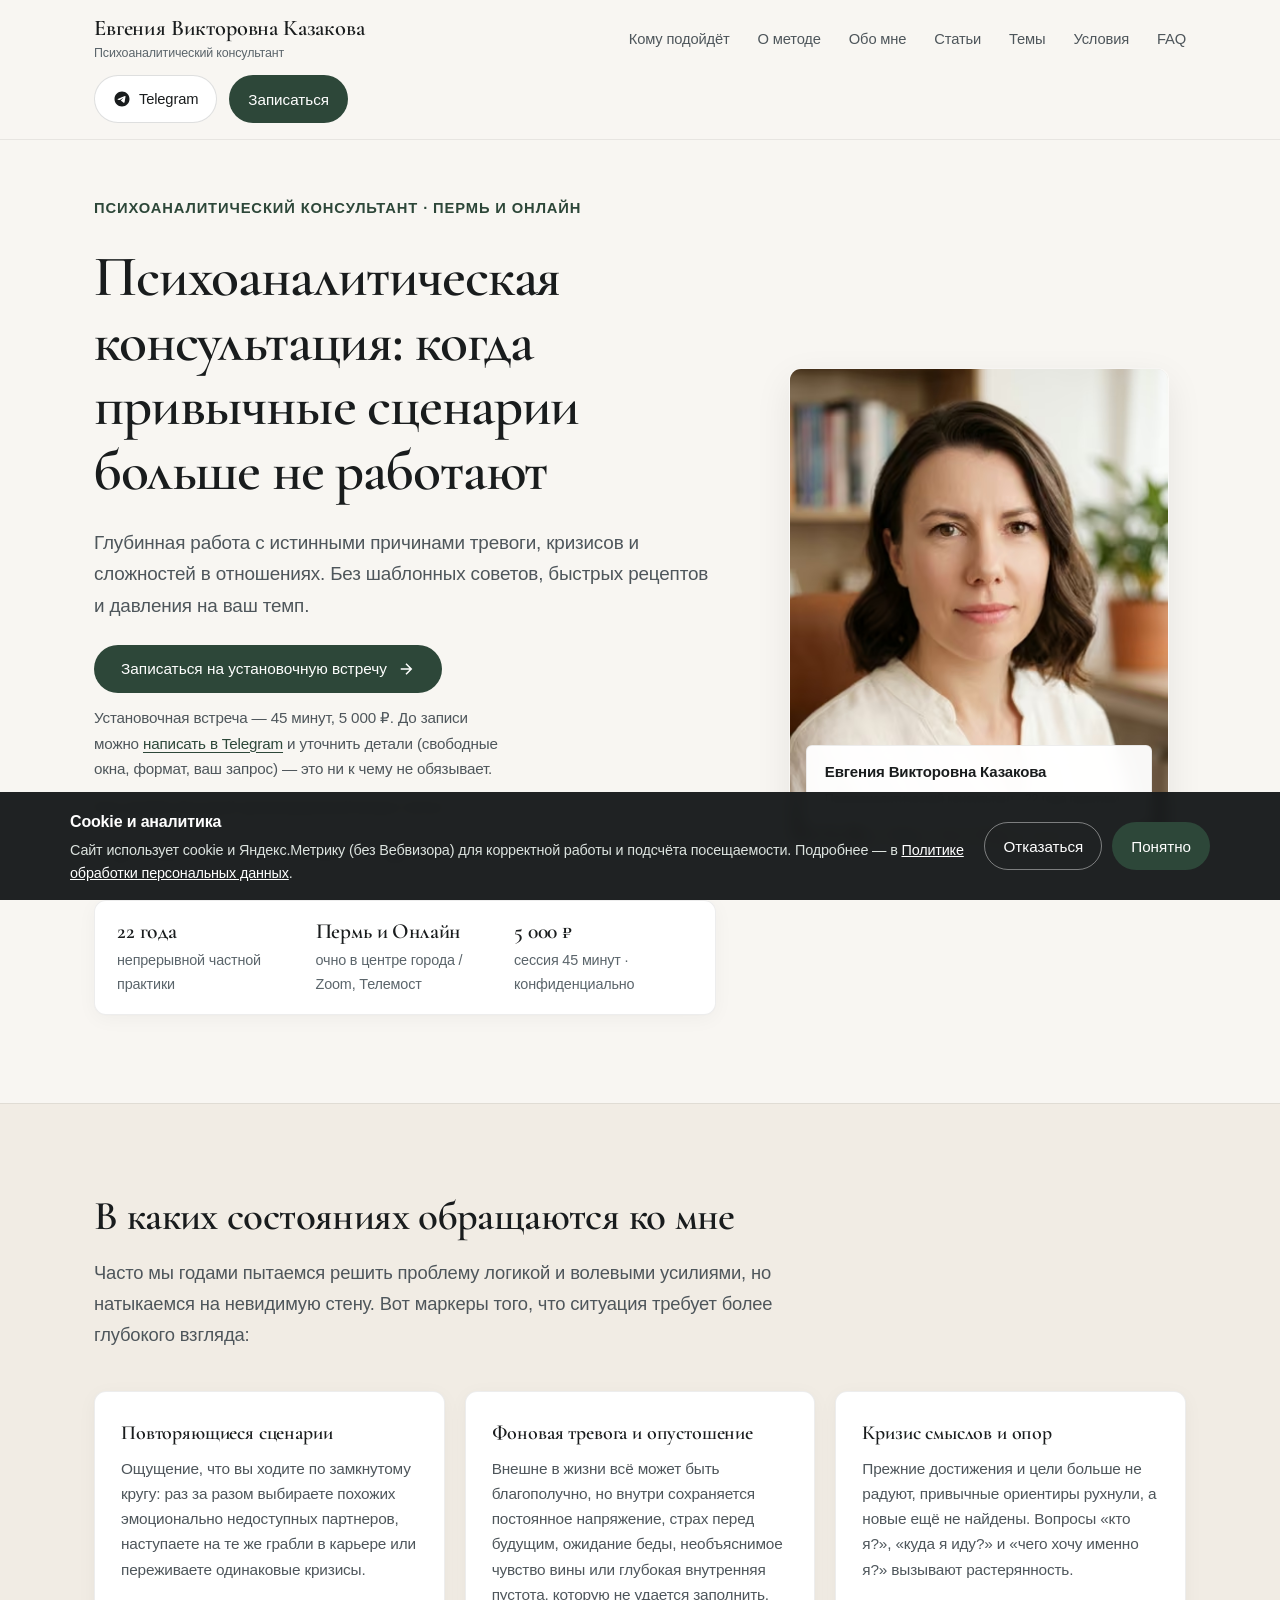
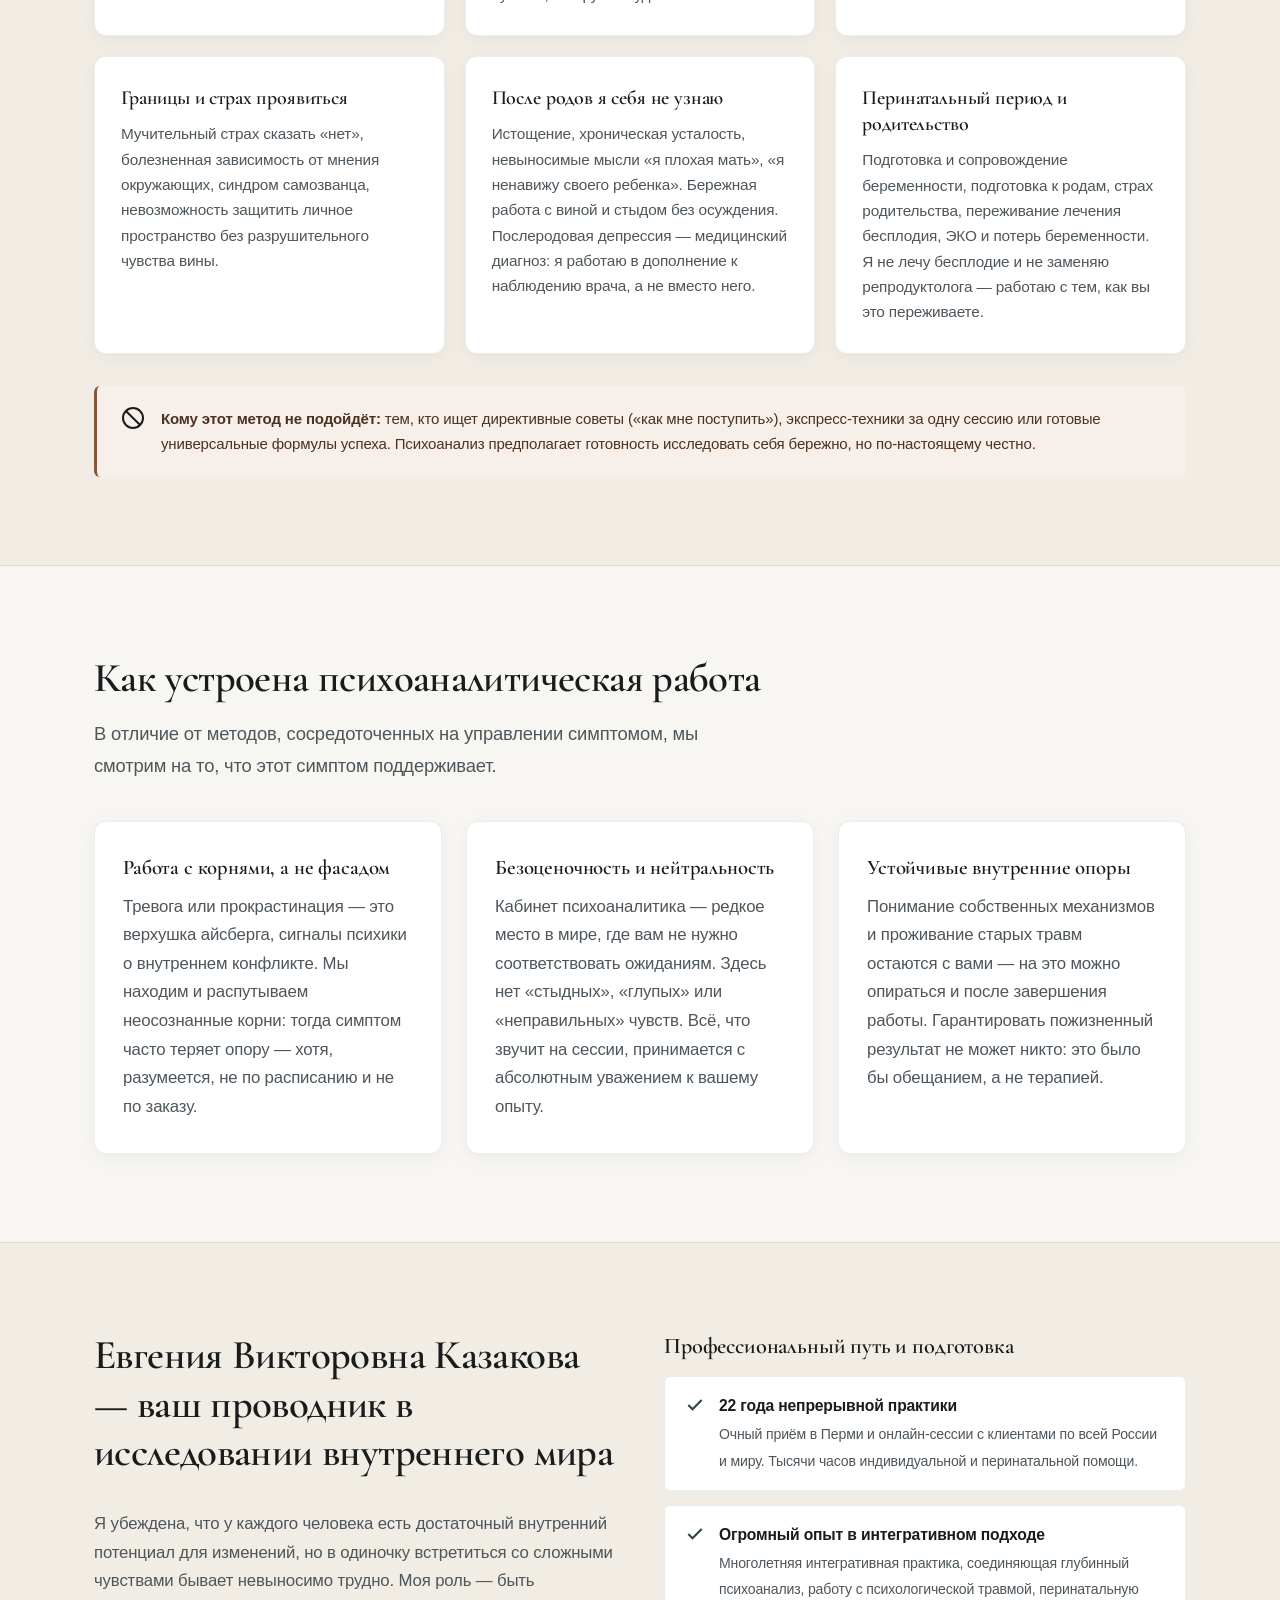
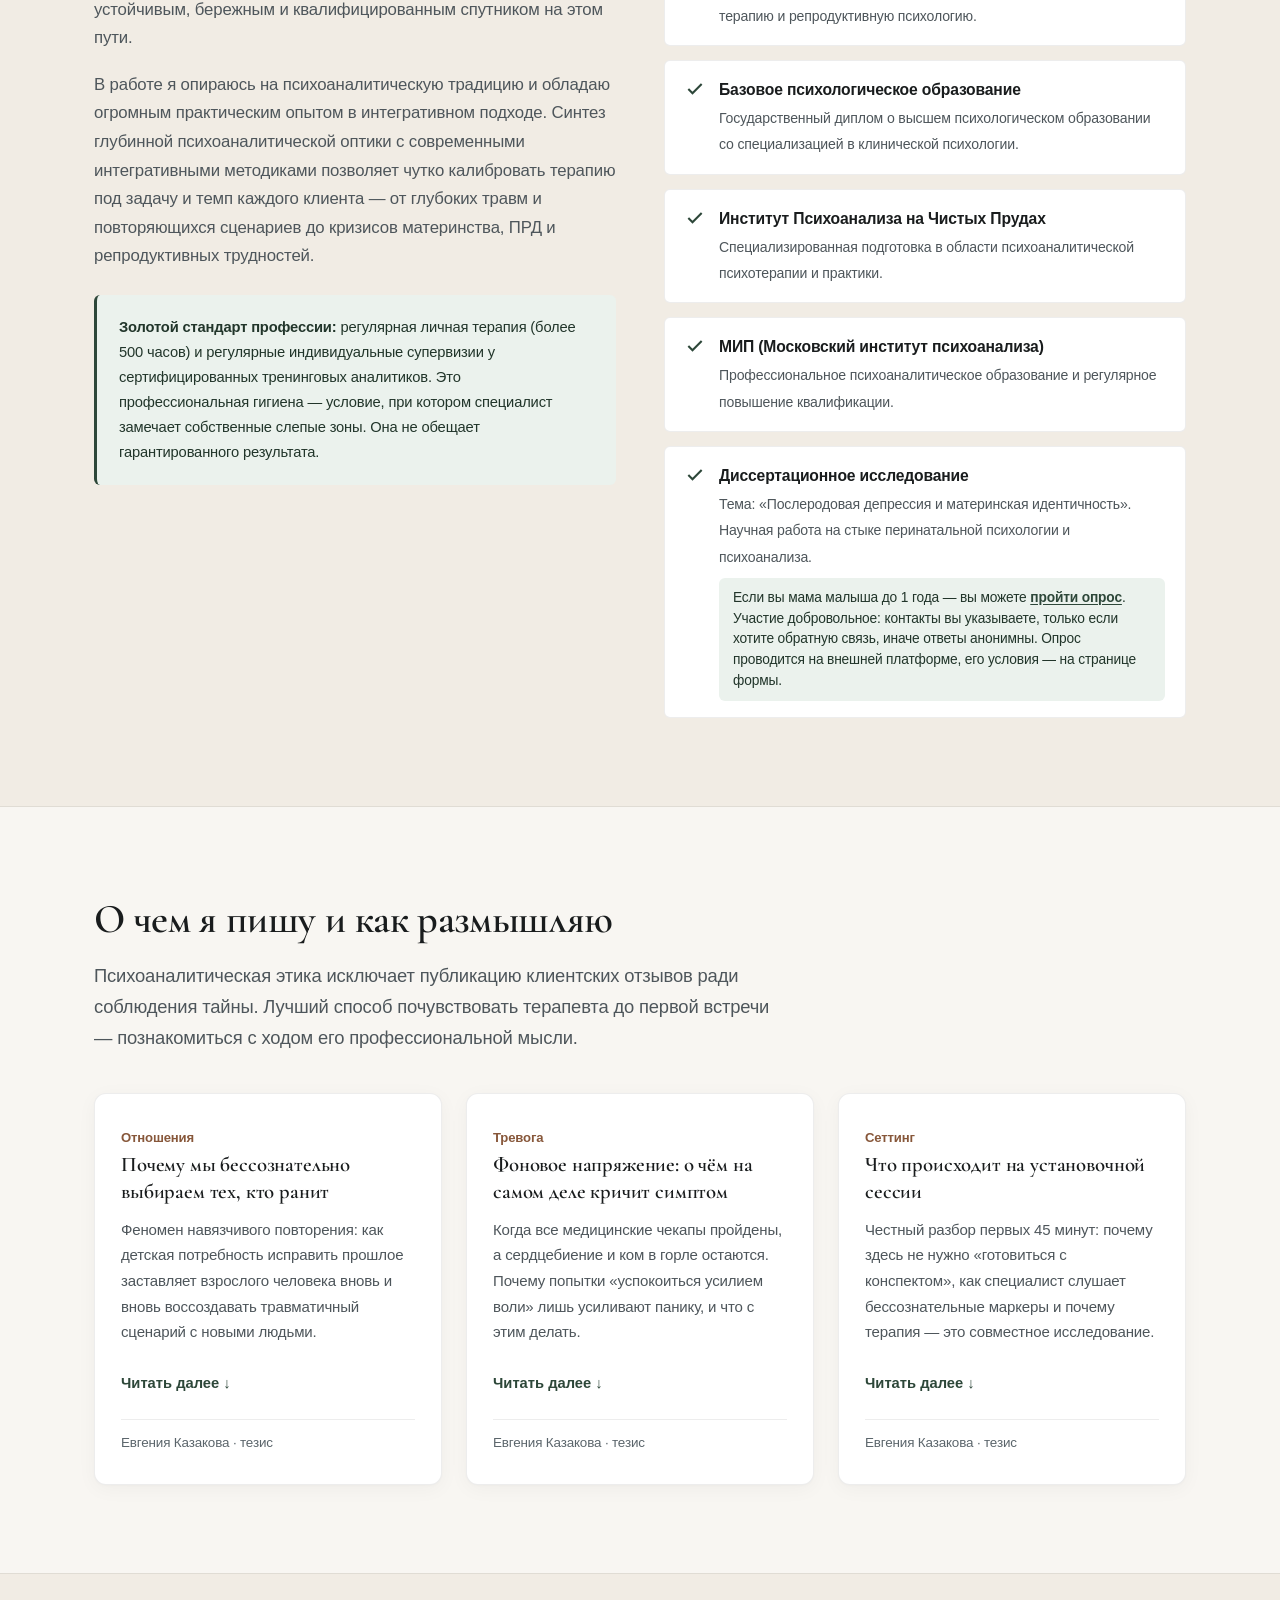
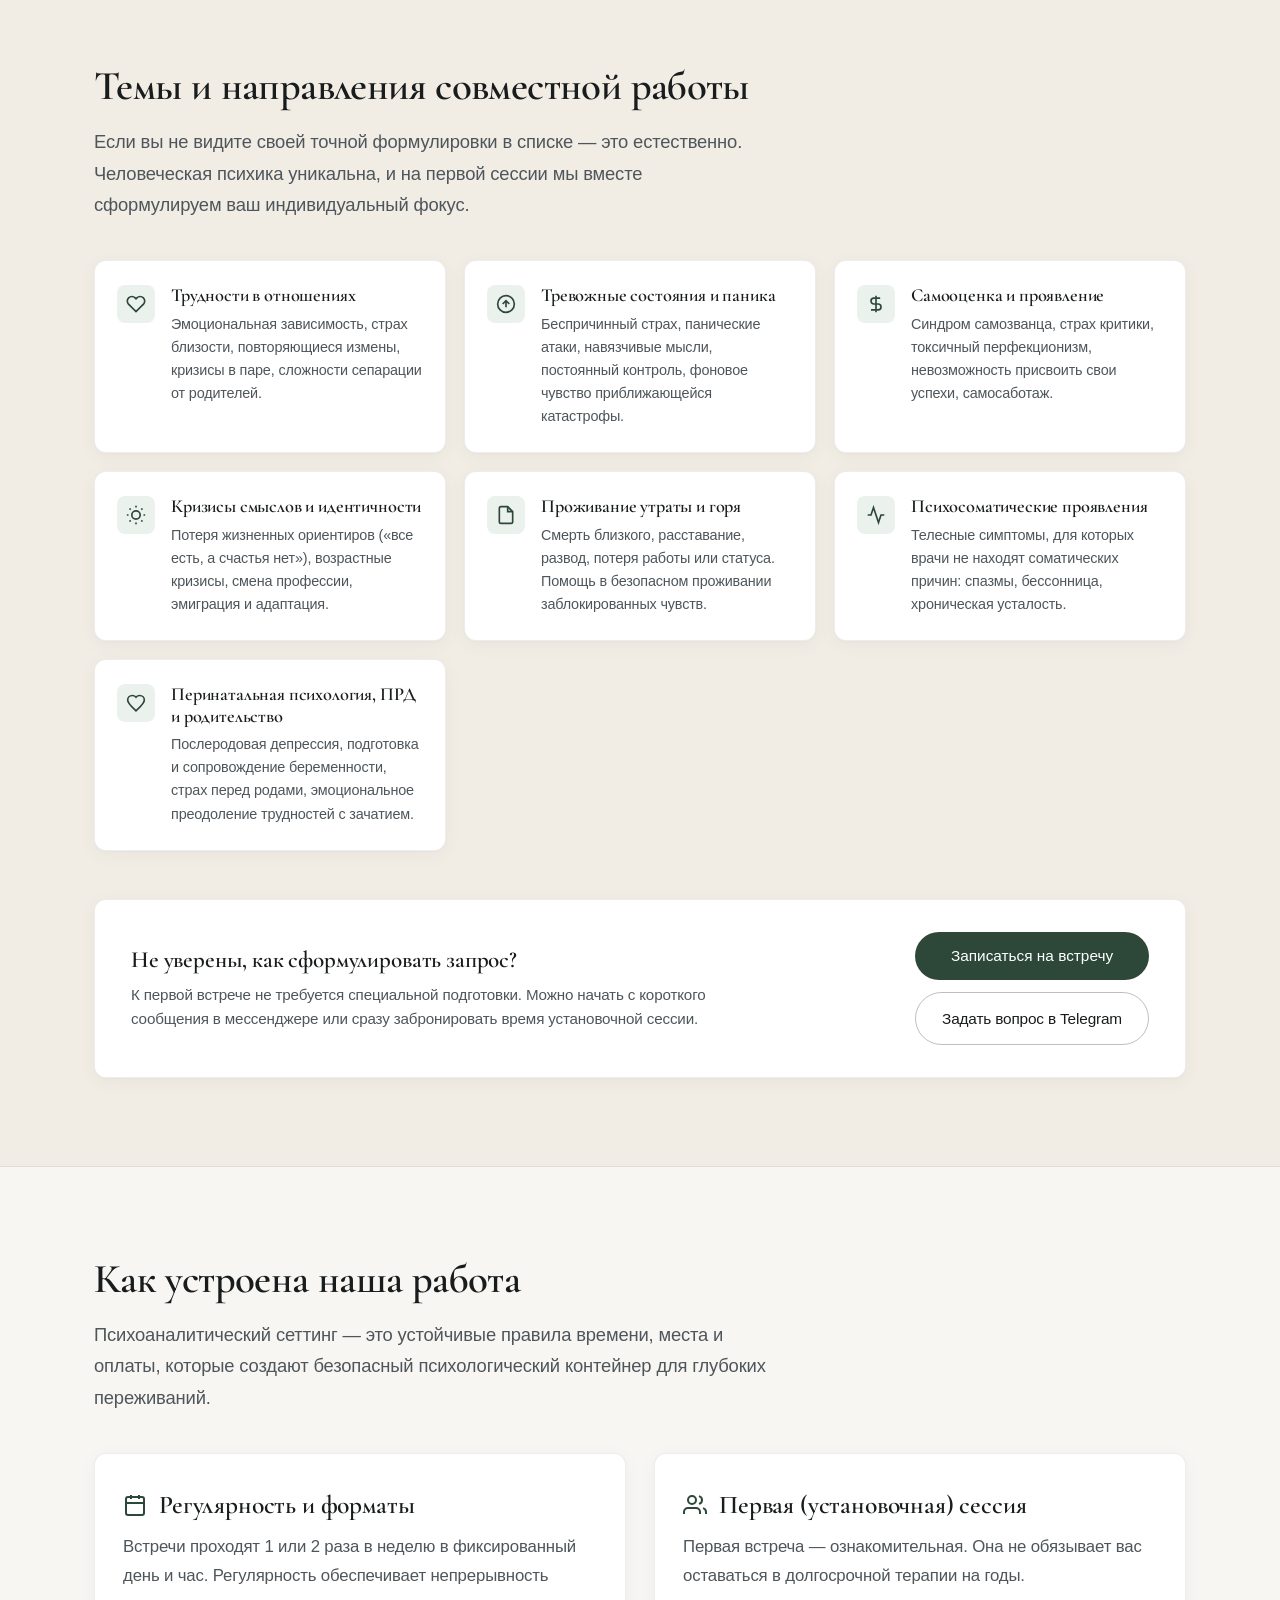
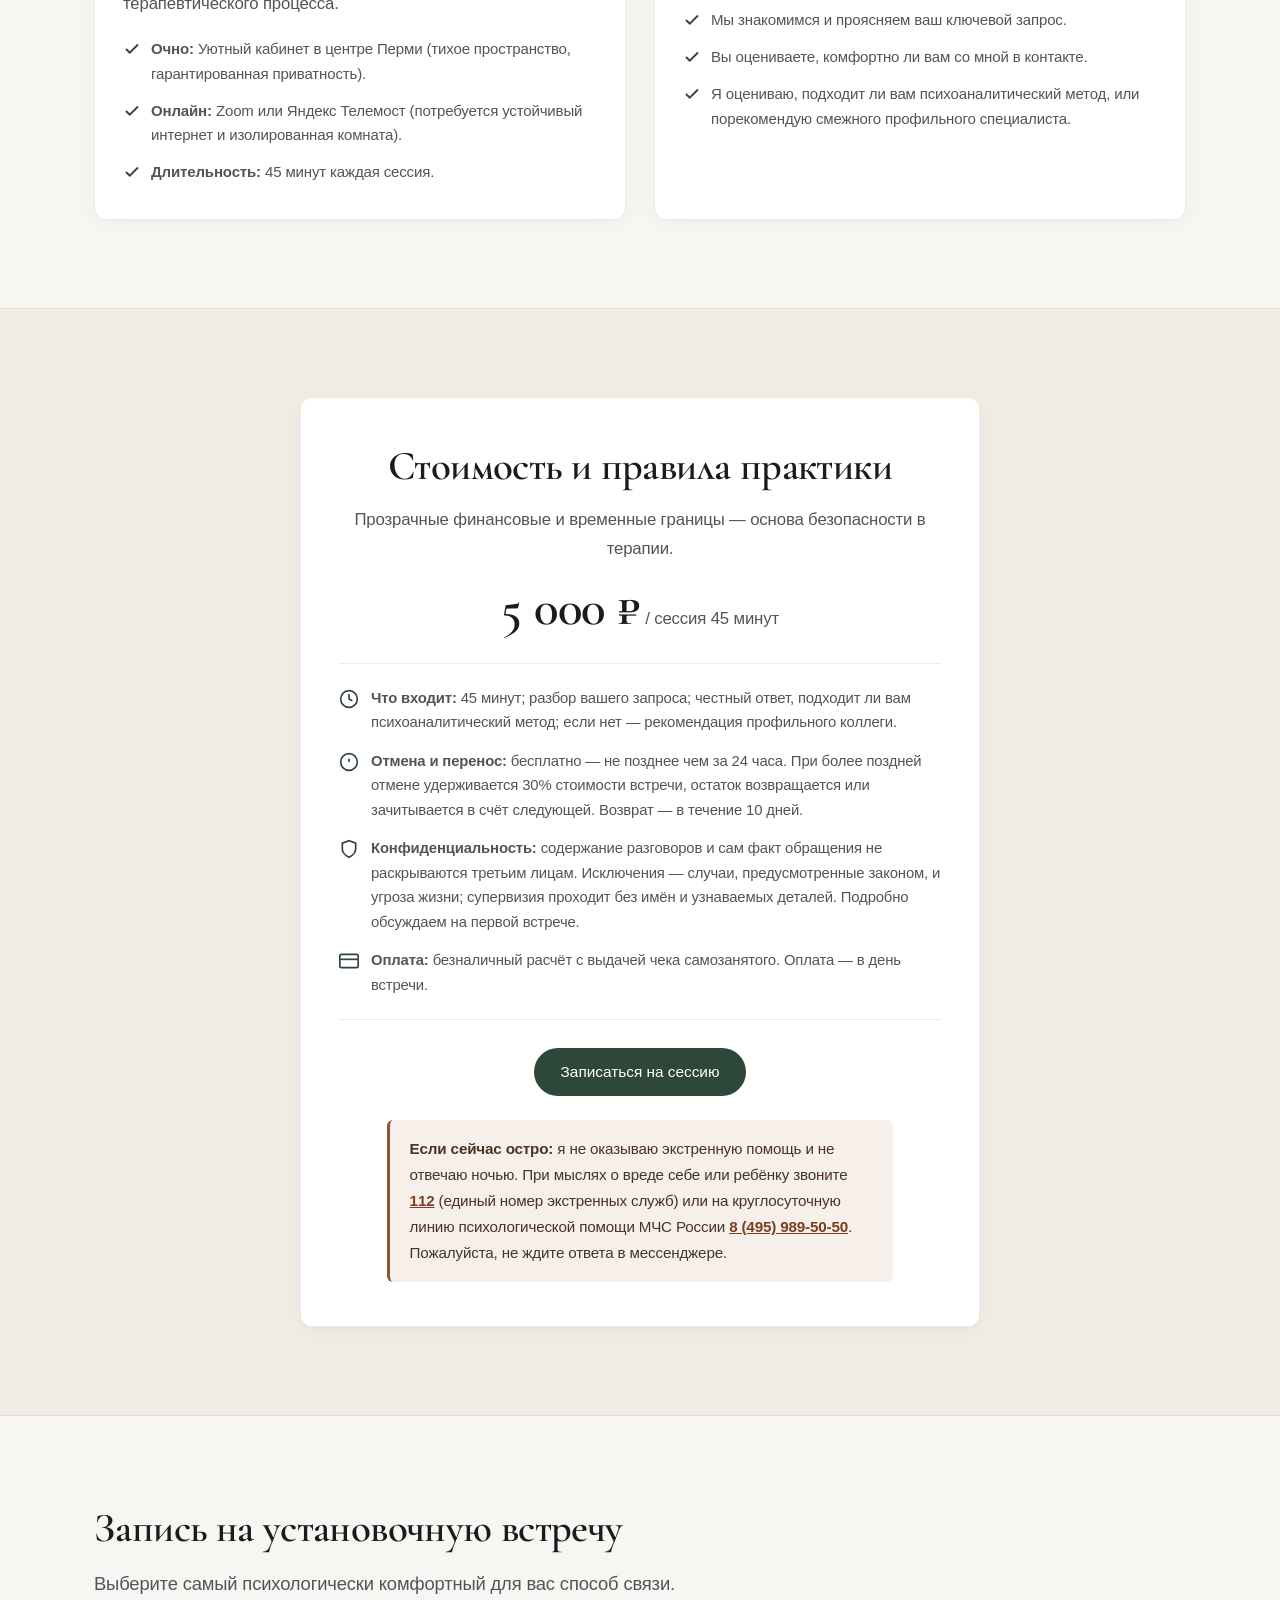
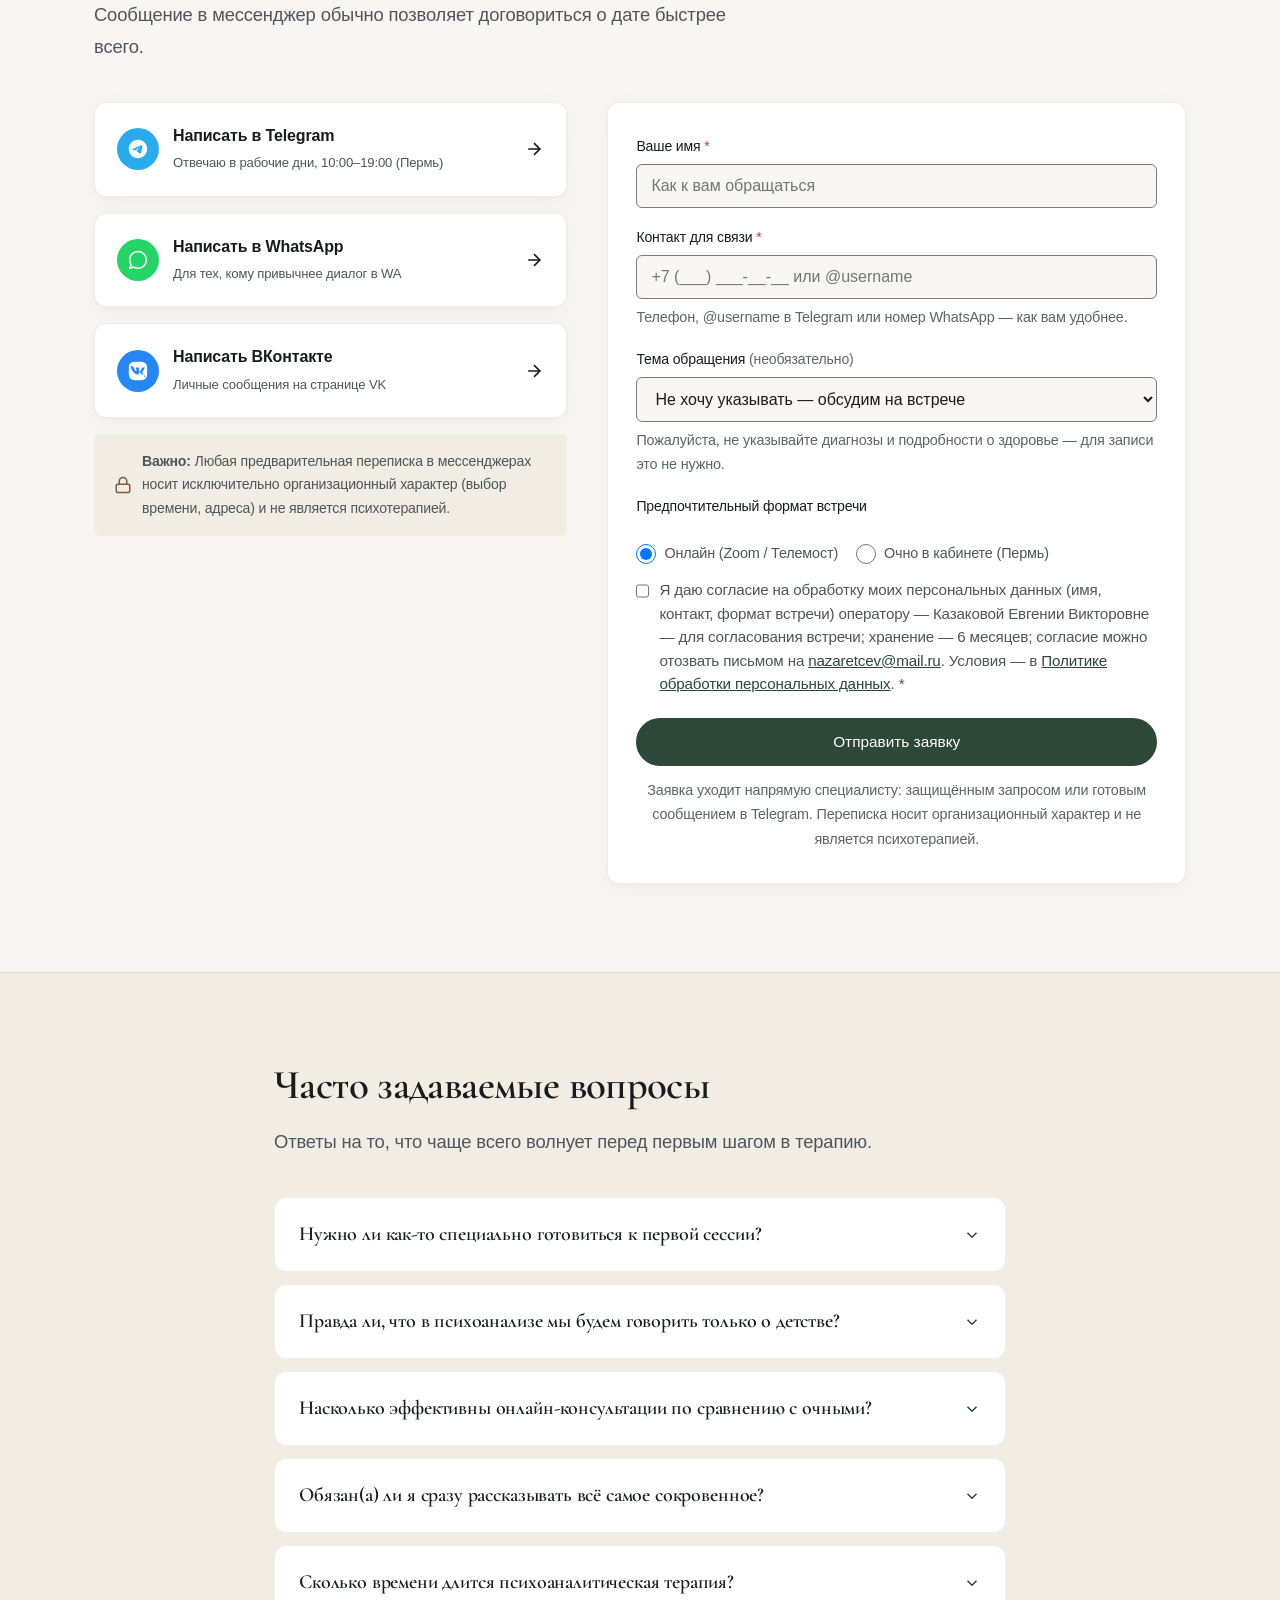
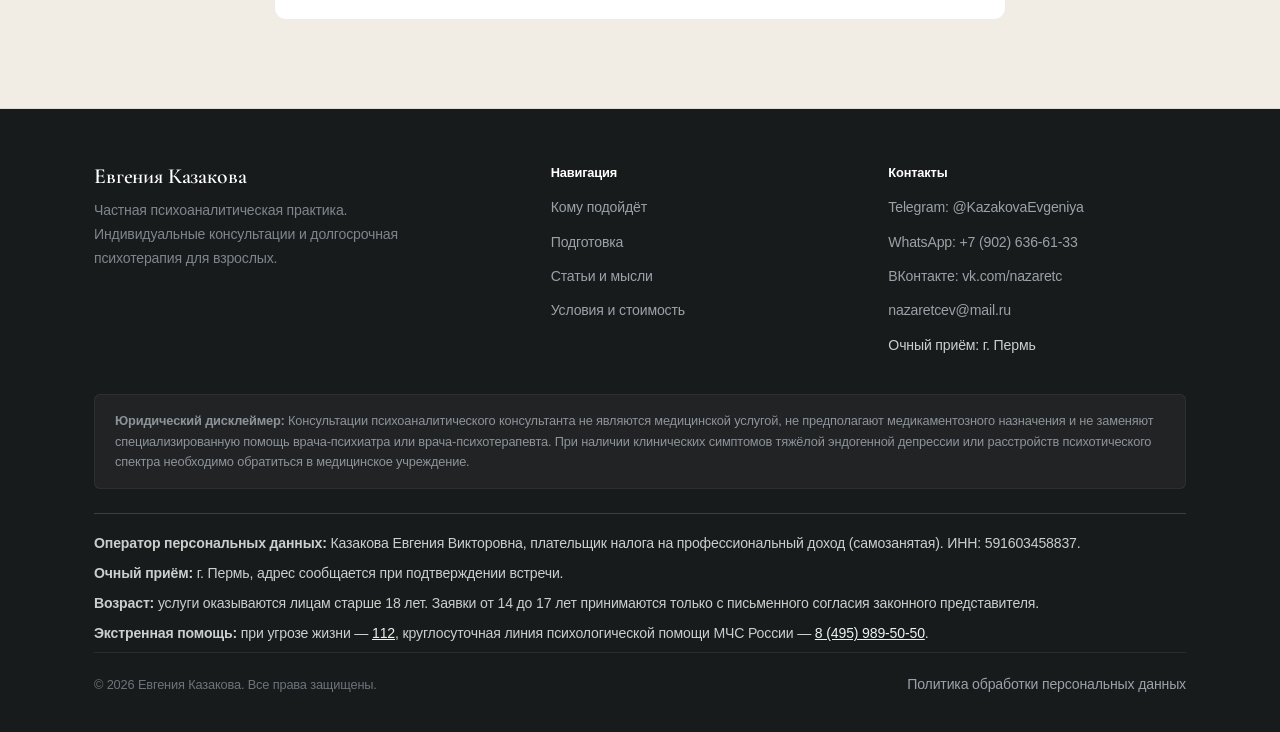
==== commit 1922f934: "feat: add VK direct contact (vk.me/nazaretc) with goal tracking" ====
--- a/index.html
+++ b/index.html
@@ -230,6 +230,10 @@
                   <svg width="16" height="16" viewBox="0 0 24 24" fill="currentColor"><path d="M12.04 2c-5.46 0-9.91 4.45-9.91 9.91 0 1.75.46 3.45 1.32 4.95L2.05 22l5.25-1.38c1.45.79 3.08 1.21 4.74 1.21 5.46 0 9.91-4.45 9.91-9.91 0-2.65-1.03-5.14-2.9-7.01A9.816 9.816 0 0012.04 2m.01 1.67c2.2 0 4.26.86 5.82 2.42a8.225 8.225 0 012.41 5.83c0 4.54-3.7 8.24-8.24 8.24-1.48 0-2.93-.4-4.2-1.15l-.3-.18-3.12.82.83-3.04-.2-.31a8.196 8.196 0 01-1.26-4.38c0-4.54 3.7-8.24 8.24-8.24"/></svg>
                   <span>WhatsApp</span>
                 </a>
+                <a href="https://vk.me/nazaretc" target="_blank" rel="noopener" class="messenger-link vk" data-analytics-goal="vk_click" data-analytics-location="hero">
+                  <svg width="16" height="16" viewBox="0 0 24 24" fill="currentColor"><path d="M15.07 2H8.93C4.33 2 2 4.33 2 8.93v6.14C2 19.67 4.33 22 8.93 22h6.14c4.6 0 6.93-2.33 6.93-6.93V8.93C22 4.33 19.67 2 15.07 2zm3.38 13.91h-1.63c-.62 0-.81-.49-1.92-1.6-.97-.94-1.4-1.06-1.64-1.06-.34 0-.43.1-.43.56v1.45c0 .39-.12.65-1.17.65-1.73 0-3.65-1.05-4.99-3.01-2.03-2.9-2.58-5.08-2.58-5.52 0-.25.1-.48.58-.48h1.63c.44 0 .61.2.78.68.85 2.47 2.28 4.63 2.87 4.63.22 0 .32-.1.32-.66V10.4c-.07-1.18-.69-1.28-.69-1.7 0-.2.17-.4.44-.4h2.56c.36 0 .49.19.49.61v3.31c0 .36.16.49.27.49.22 0 .4-.13.81-.54 1.25-1.4 2.14-3.56 2.14-3.56.12-.25.32-.48.76-.48h1.63c.49 0 .6.25.49.61-.2 1.01-2.33 4-2.43 4.2-.21.32-.29.47 0 .86.21.29.9 1.07 1.36 1.7 1.07 1.48 1.49 2.06 1.62 2.2.14.15.11.33 0 .54-.15.22-.65.26-.87.26z"/></svg>
+                  <span>ВКонтакте</span>
+                </a>
               </div>
             </div>
           </div>
@@ -756,6 +760,19 @@
                 <div class="channel-text">
                   <strong>Написать в WhatsApp</strong>
                   <span>Для тех, кому привычнее диалог в WA</span>
+                </div>
+              </div>
+              <svg width="20" height="20" viewBox="0 0 24 24" fill="none" stroke="currentColor" stroke-width="2"><path d="M5 12h14M12 5l7 7-7 7"/></svg>
+            </a>
+
+            <a href="https://vk.me/nazaretc" target="_blank" rel="noopener" class="channel-card" data-analytics-goal="vk_click" data-analytics-location="contacts">
+              <div class="channel-info">
+                <div class="channel-icon vk" aria-hidden="true">
+                  <svg width="22" height="22" viewBox="0 0 24 24" fill="currentColor"><path d="M15.07 2H8.93C4.33 2 2 4.33 2 8.93v6.14C2 19.67 4.33 22 8.93 22h6.14c4.6 0 6.93-2.33 6.93-6.93V8.93C22 4.33 19.67 2 15.07 2zm3.38 13.91h-1.63c-.62 0-.81-.49-1.92-1.6-.97-.94-1.4-1.06-1.64-1.06-.34 0-.43.1-.43.56v1.45c0 .39-.12.65-1.17.65-1.73 0-3.65-1.05-4.99-3.01-2.03-2.9-2.58-5.08-2.58-5.52 0-.25.1-.48.58-.48h1.63c.44 0 .61.2.78.68.85 2.47 2.28 4.63 2.87 4.63.22 0 .32-.1.32-.66V10.4c-.07-1.18-.69-1.28-.69-1.7 0-.2.17-.4.44-.4h2.56c.36 0 .49.19.49.61v3.31c0 .36.16.49.27.49.22 0 .4-.13.81-.54 1.25-1.4 2.14-3.56 2.14-3.56.12-.25.32-.48.76-.48h1.63c.49 0 .6.25.49.61-.2 1.01-2.33 4-2.43 4.2-.21.32-.29.47 0 .86.21.29.9 1.07 1.36 1.7 1.07 1.48 1.49 2.06 1.62 2.2.14.15.11.33 0 .54-.15.22-.65.26-.87.26z"/></svg>
+                </div>
+                <div class="channel-text">
+                  <strong>Написать ВКонтакте</strong>
+                  <span>Личные сообщения на странице VK</span>
                 </div>
               </div>
               <svg width="20" height="20" viewBox="0 0 24 24" fill="none" stroke="currentColor" stroke-width="2"><path d="M5 12h14M12 5l7 7-7 7"/></svg>
@@ -943,6 +960,7 @@
           <ul class="footer-links">
             <li><a href="https://t.me/KazakovaEvgeniya?text=%D0%97%D0%B4%D1%80%D0%B0%D0%B2%D1%81%D1%82%D0%B2%D1%83%D0%B9%D1%82%D0%B5%2C%20%D0%95%D0%B2%D0%B3%D0%B5%D0%BD%D0%B8%D1%8F%20%D0%92%D0%B8%D0%BA%D1%82%D0%BE%D1%80%D0%BE%D0%B2%D0%BD%D0%B0%21%20%D0%A5%D0%BE%D1%87%D1%83%20%D0%B7%D0%B0%D0%BF%D0%B8%D1%81%D0%B0%D1%82%D1%8C%D1%81%D1%8F%20%D0%BD%D0%B0%20%D1%83%D1%81%D1%82%D0%B0%D0%BD%D0%BE%D0%B2%D0%BE%D1%87%D0%BD%D1%83%D1%8E%20%D0%B2%D1%81%D1%82%D1%80%D0%B5%D1%87%D1%83%2045%20%D0%BC%D0%B8%D0%BD%D1%83%D1%82%2C%20%D0%BE%D0%BD%D0%BB%D0%B0%D0%B9%D0%BD.%20%D0%9F%D0%BE%D0%B4%D1%81%D0%BA%D0%B0%D0%B6%D0%B8%D1%82%D0%B5%2C%20%D0%BF%D0%BE%D0%B6%D0%B0%D0%BB%D1%83%D0%B9%D1%81%D1%82%D0%B0%2C%20%D1%81%D0%B2%D0%BE%D0%B1%D0%BE%D0%B4%D0%BD%D0%BE%D0%B5%20%D0%B2%D1%80%D0%B5%D0%BC%D1%8F%20%D0%BD%D0%B0%20%D1%8D%D1%82%D0%BE%D0%B9%20%D0%BD%D0%B5%D0%B4%D0%B5%D0%BB%D0%B5." target="_blank" rel="noopener" class="footer-link" data-analytics-goal="telegram_click" data-analytics-location="footer">Telegram: @KazakovaEvgeniya</a></li>
             <li><a href="https://wa.me/79026366133?text=%D0%97%D0%B4%D1%80%D0%B0%D0%B2%D1%81%D1%82%D0%B2%D1%83%D0%B9%D1%82%D0%B5%2C%20%D0%95%D0%B2%D0%B3%D0%B5%D0%BD%D0%B8%D1%8F%20%D0%92%D0%B8%D0%BA%D1%82%D0%BE%D1%80%D0%BE%D0%B2%D0%BD%D0%B0!%20%D0%9F%D0%B8%D1%88%D1%83%20%D1%81%20%D0%B2%D0%B0%D1%88%D0%B5%D0%B3%D0%BE%20%D1%81%D0%B0%D0%B9%D1%82%D0%B0%20%D0%BF%D0%BE%20%D0%BF%D0%BE%D0%B2%D0%BE%D0%B4%D1%83%20%D0%BA%D0%BE%D0%BD%D1%81%D1%83%D0%BB%D1%8C%D1%82%D0%B0%D1%86%D0%B8%D0%B8." target="_blank" rel="noopener" class="footer-link" data-analytics-goal="whatsapp_click" data-analytics-location="footer">WhatsApp: +7 (902) 636-61-33</a></li>
+            <li><a href="https://vk.me/nazaretc" target="_blank" rel="noopener" class="footer-link" data-analytics-goal="vk_click" data-analytics-location="footer">ВКонтакте: vk.com/nazaretc</a></li>
             <li><a href="mailto:nazaretcev@mail.ru" class="footer-link">nazaretcev@mail.ru</a></li>
             <li><span class="footer-link footer-link--static">Очный приём: г. Пермь</span></li>
           </ul>
@@ -1003,6 +1021,19 @@
             <div class="channel-text">
               <strong style="font-size: 0.98rem;">Написать в WhatsApp</strong>
               <span style="font-size: 0.8rem;">Диалог в привычном мессенджере</span>
+            </div>
+          </div>
+          <svg width="18" height="18" viewBox="0 0 24 24" fill="none" stroke="currentColor" stroke-width="2"><path d="M5 12h14M12 5l7 7-7 7"/></svg>
+        </a>
+
+        <a href="https://vk.me/nazaretc" target="_blank" rel="noopener" class="channel-card" style="padding: 16px 20px;" data-analytics-goal="vk_click" data-analytics-location="modal">
+          <div class="channel-info">
+            <div class="channel-icon vk" style="width: 36px; height: 36px;">
+              <svg width="18" height="18" viewBox="0 0 24 24" fill="currentColor"><path d="M15.07 2H8.93C4.33 2 2 4.33 2 8.93v6.14C2 19.67 4.33 22 8.93 22h6.14c4.6 0 6.93-2.33 6.93-6.93V8.93C22 4.33 19.67 2 15.07 2zm3.38 13.91h-1.63c-.62 0-.81-.49-1.92-1.6-.97-.94-1.4-1.06-1.64-1.06-.34 0-.43.1-.43.56v1.45c0 .39-.12.65-1.17.65-1.73 0-3.65-1.05-4.99-3.01-2.03-2.9-2.58-5.08-2.58-5.52 0-.25.1-.48.58-.48h1.63c.44 0 .61.2.78.68.85 2.47 2.28 4.63 2.87 4.63.22 0 .32-.1.32-.66V10.4c-.07-1.18-.69-1.28-.69-1.7 0-.2.17-.4.44-.4h2.56c.36 0 .49.19.49.61v3.31c0 .36.16.49.27.49.22 0 .4-.13.81-.54 1.25-1.4 2.14-3.56 2.14-3.56.12-.25.32-.48.76-.48h1.63c.49 0 .6.25.49.61-.2 1.01-2.33 4-2.43 4.2-.21.32-.29.47 0 .86.21.29.9 1.07 1.36 1.7 1.07 1.48 1.49 2.06 1.62 2.2.14.15.11.33 0 .54-.15.22-.65.26-.87.26z"/></svg>
+            </div>
+            <div class="channel-text">
+              <strong style="font-size: 0.98rem;">Написать ВКонтакте</strong>
+              <span style="font-size: 0.8rem;">Личные сообщения VK</span>
             </div>
           </div>
           <svg width="18" height="18" viewBox="0 0 24 24" fill="none" stroke="currentColor" stroke-width="2"><path d="M5 12h14M12 5l7 7-7 7"/></svg>
--- a/styles.css
+++ b/styles.css
@@ -238,6 +238,11 @@
   border-color: #1EBE5D;
 }
 
+.messenger-link.vk:hover {
+  color: #2787F5;
+  border-color: #2787F5;
+}
+
 /* ==========================================================================
    Шапка (Header)
    ========================================================================== */
@@ -1004,6 +1009,10 @@
 
 .channel-icon.wa {
   background-color: #25D366;
+}
+
+.channel-icon.vk {
+  background-color: #2787F5;
 }
 
 .channel-text strong {
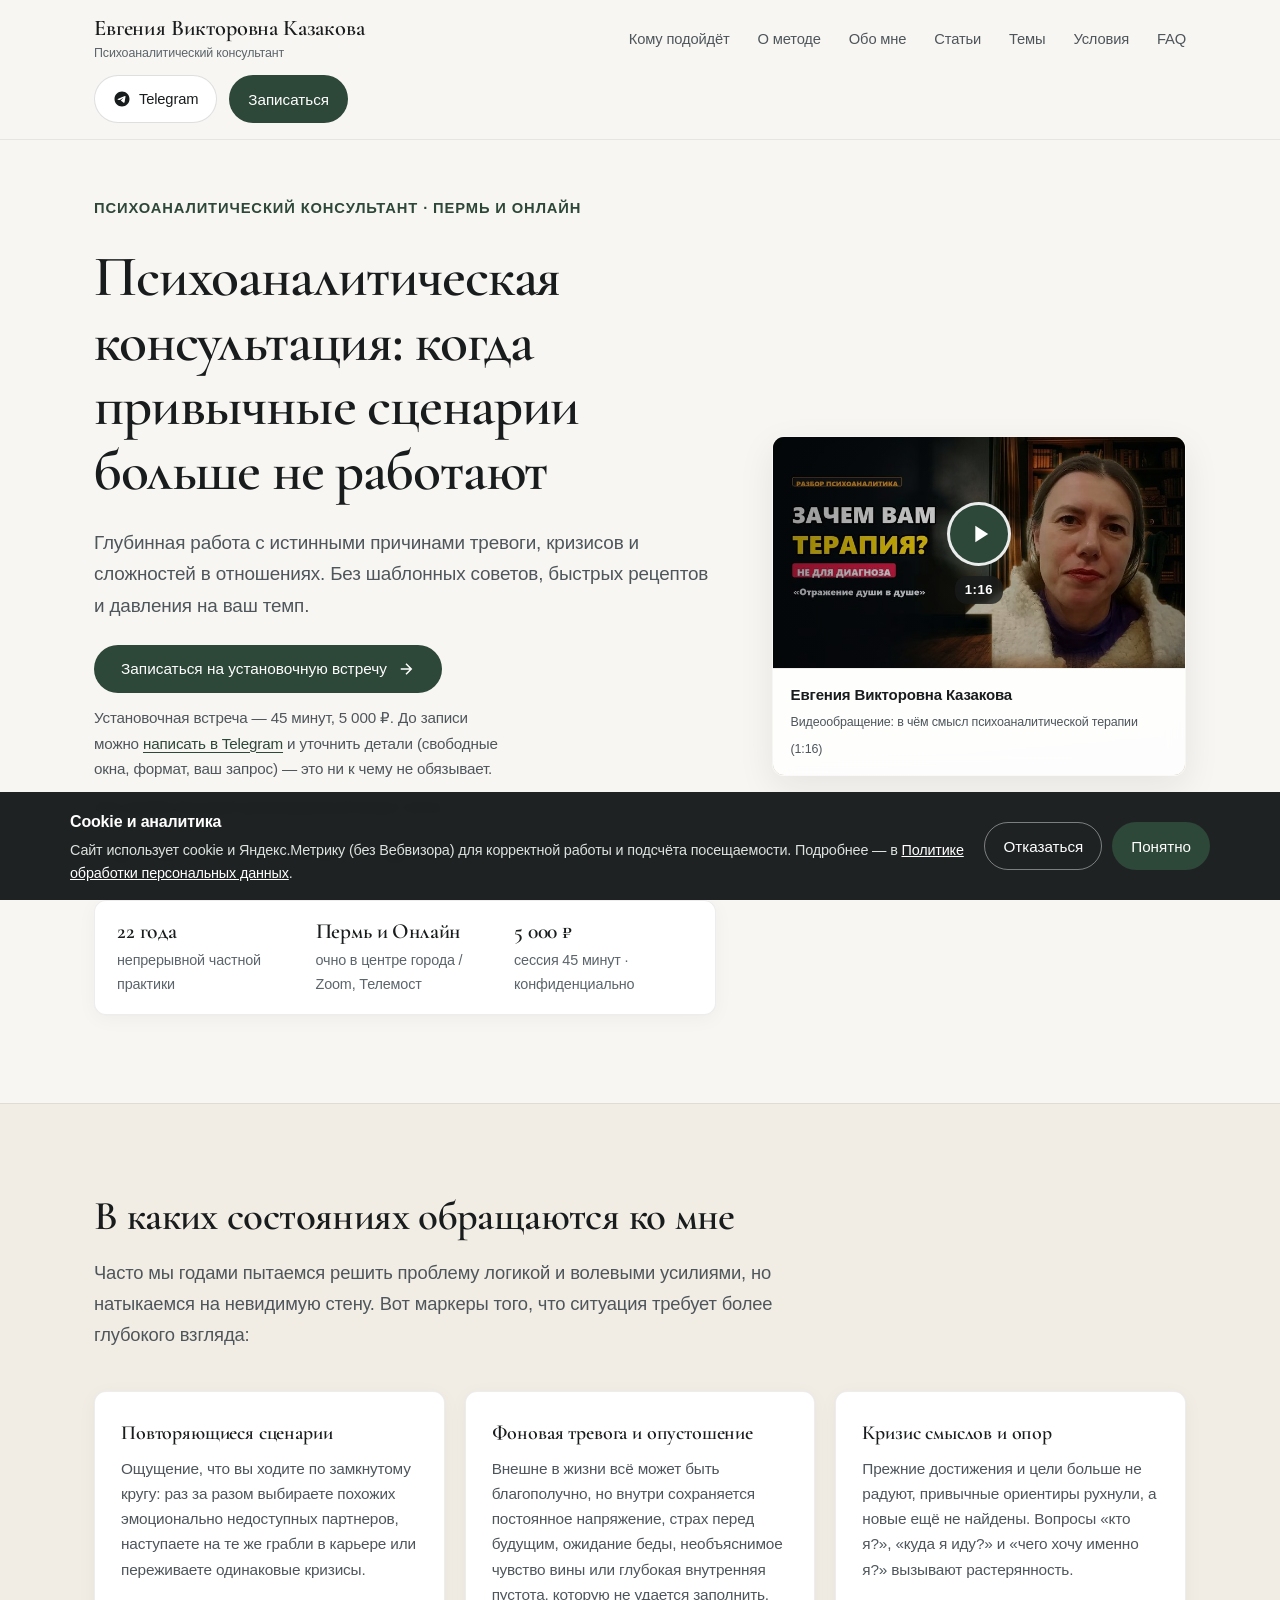
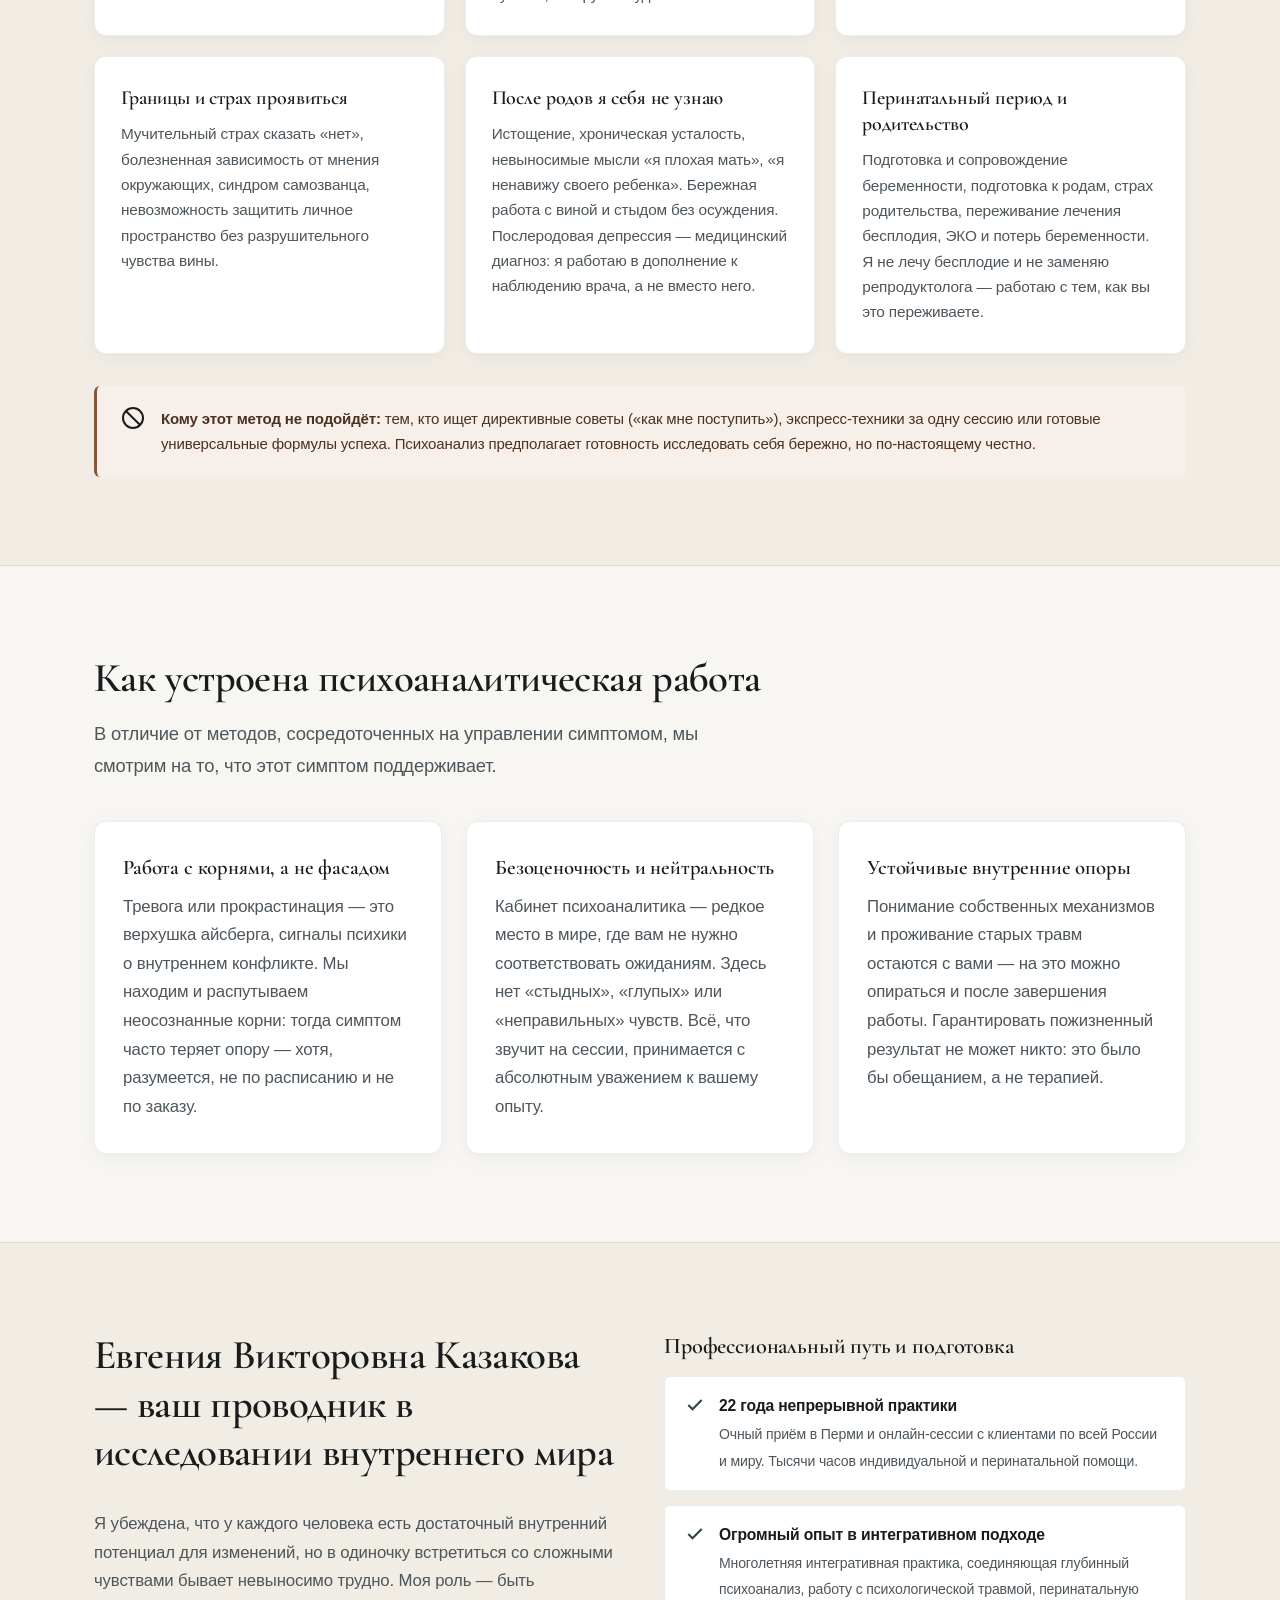
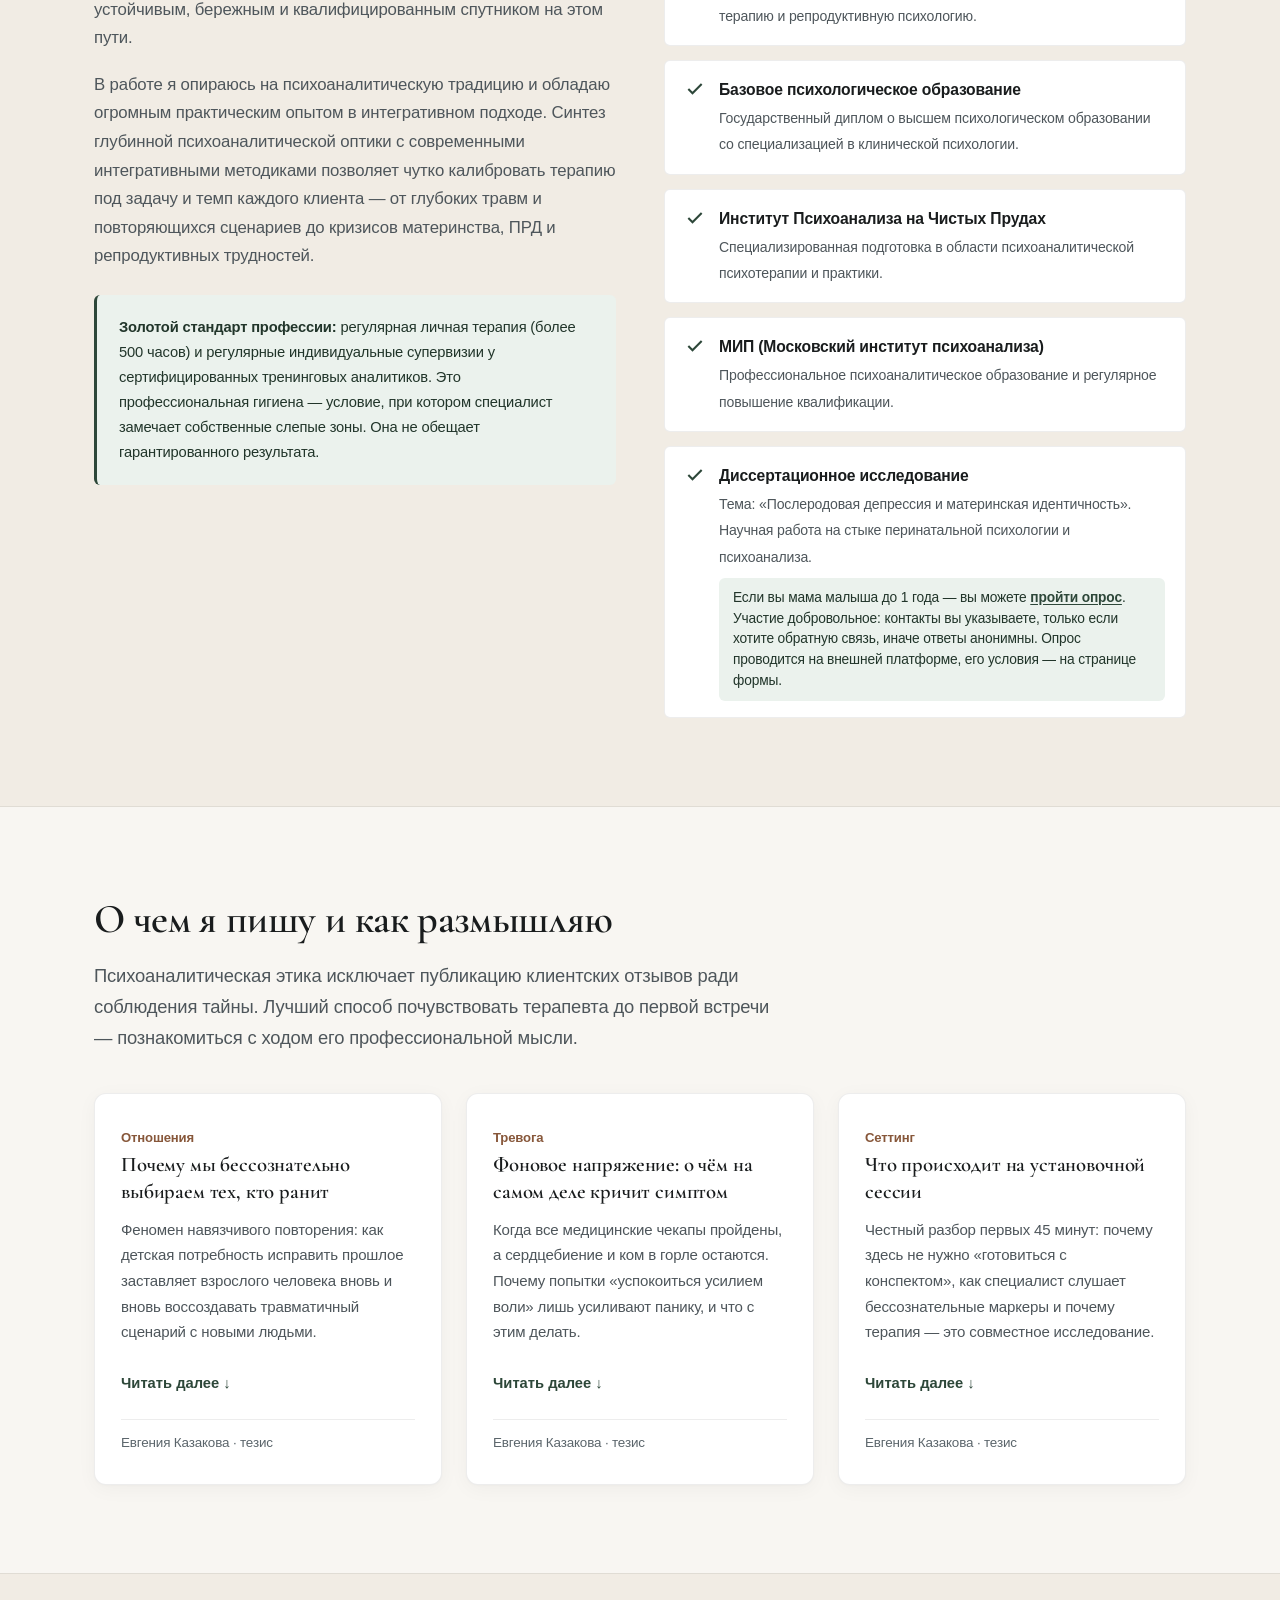
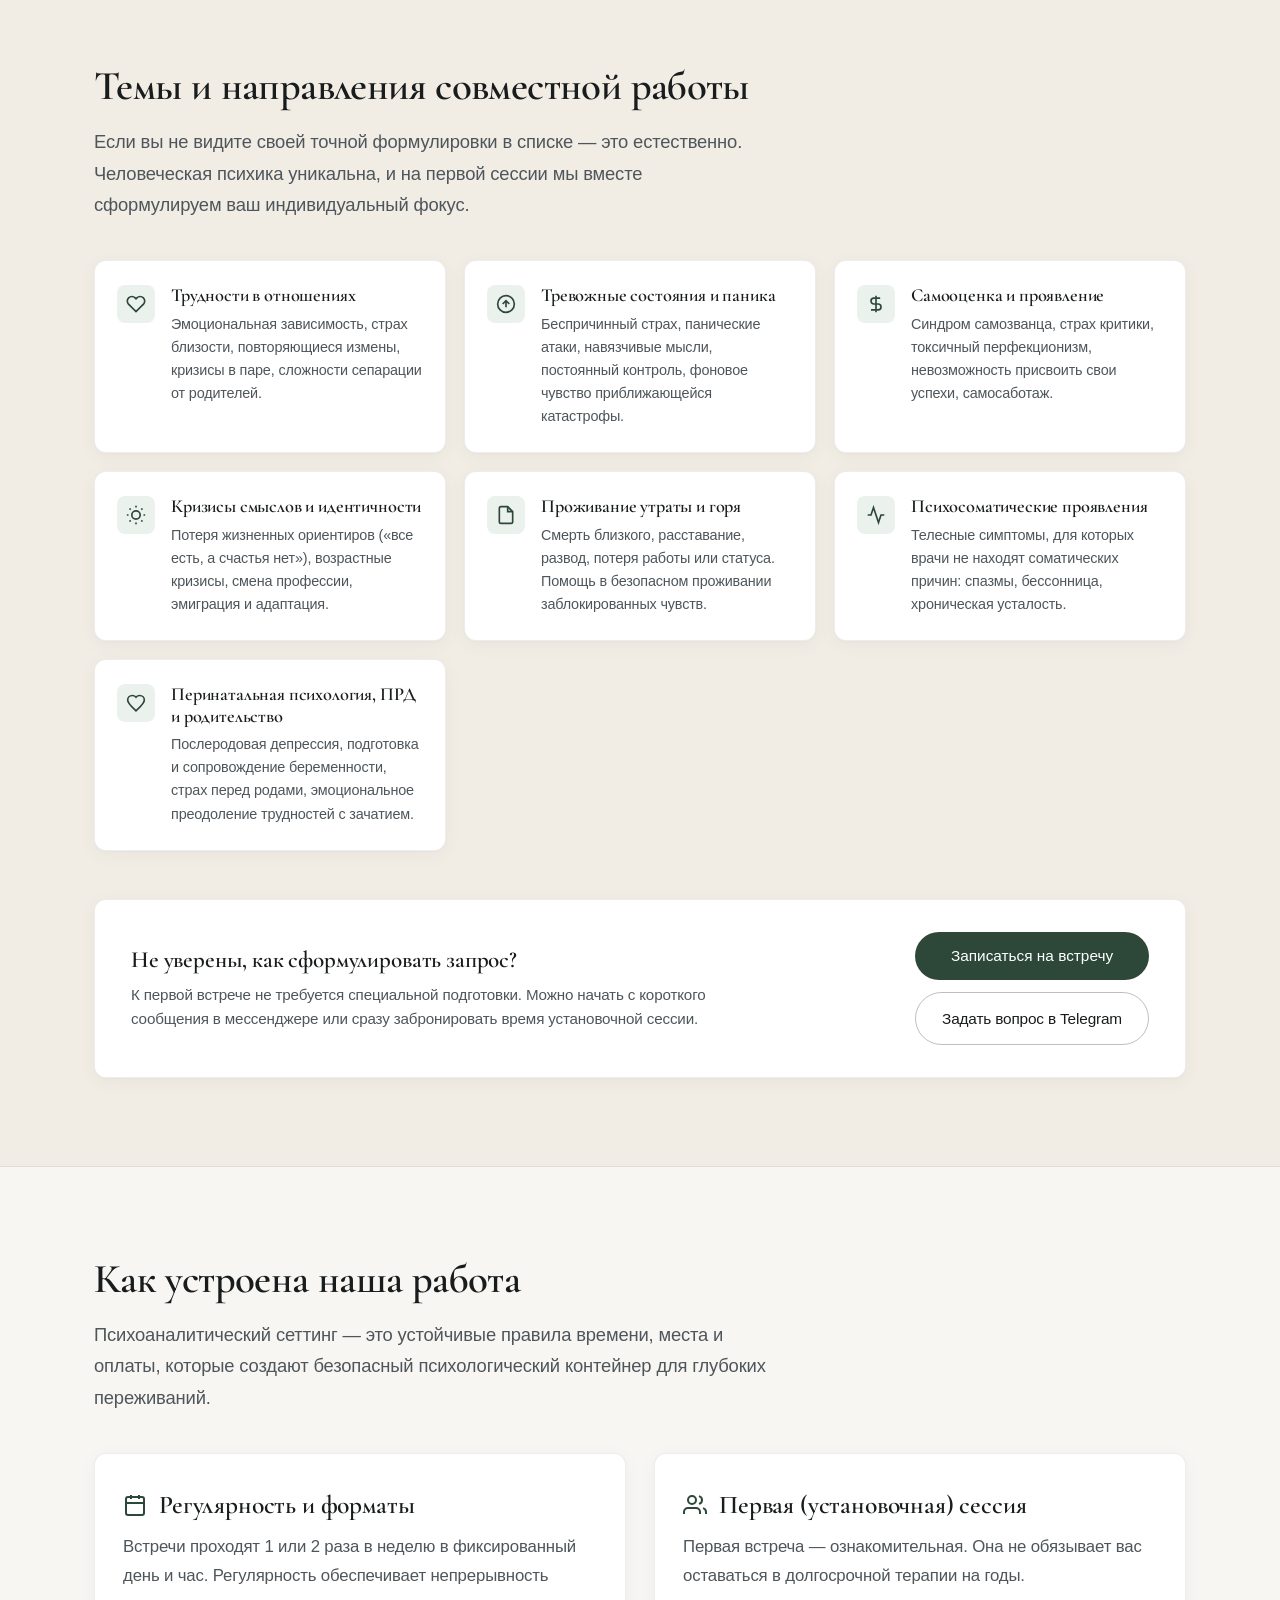
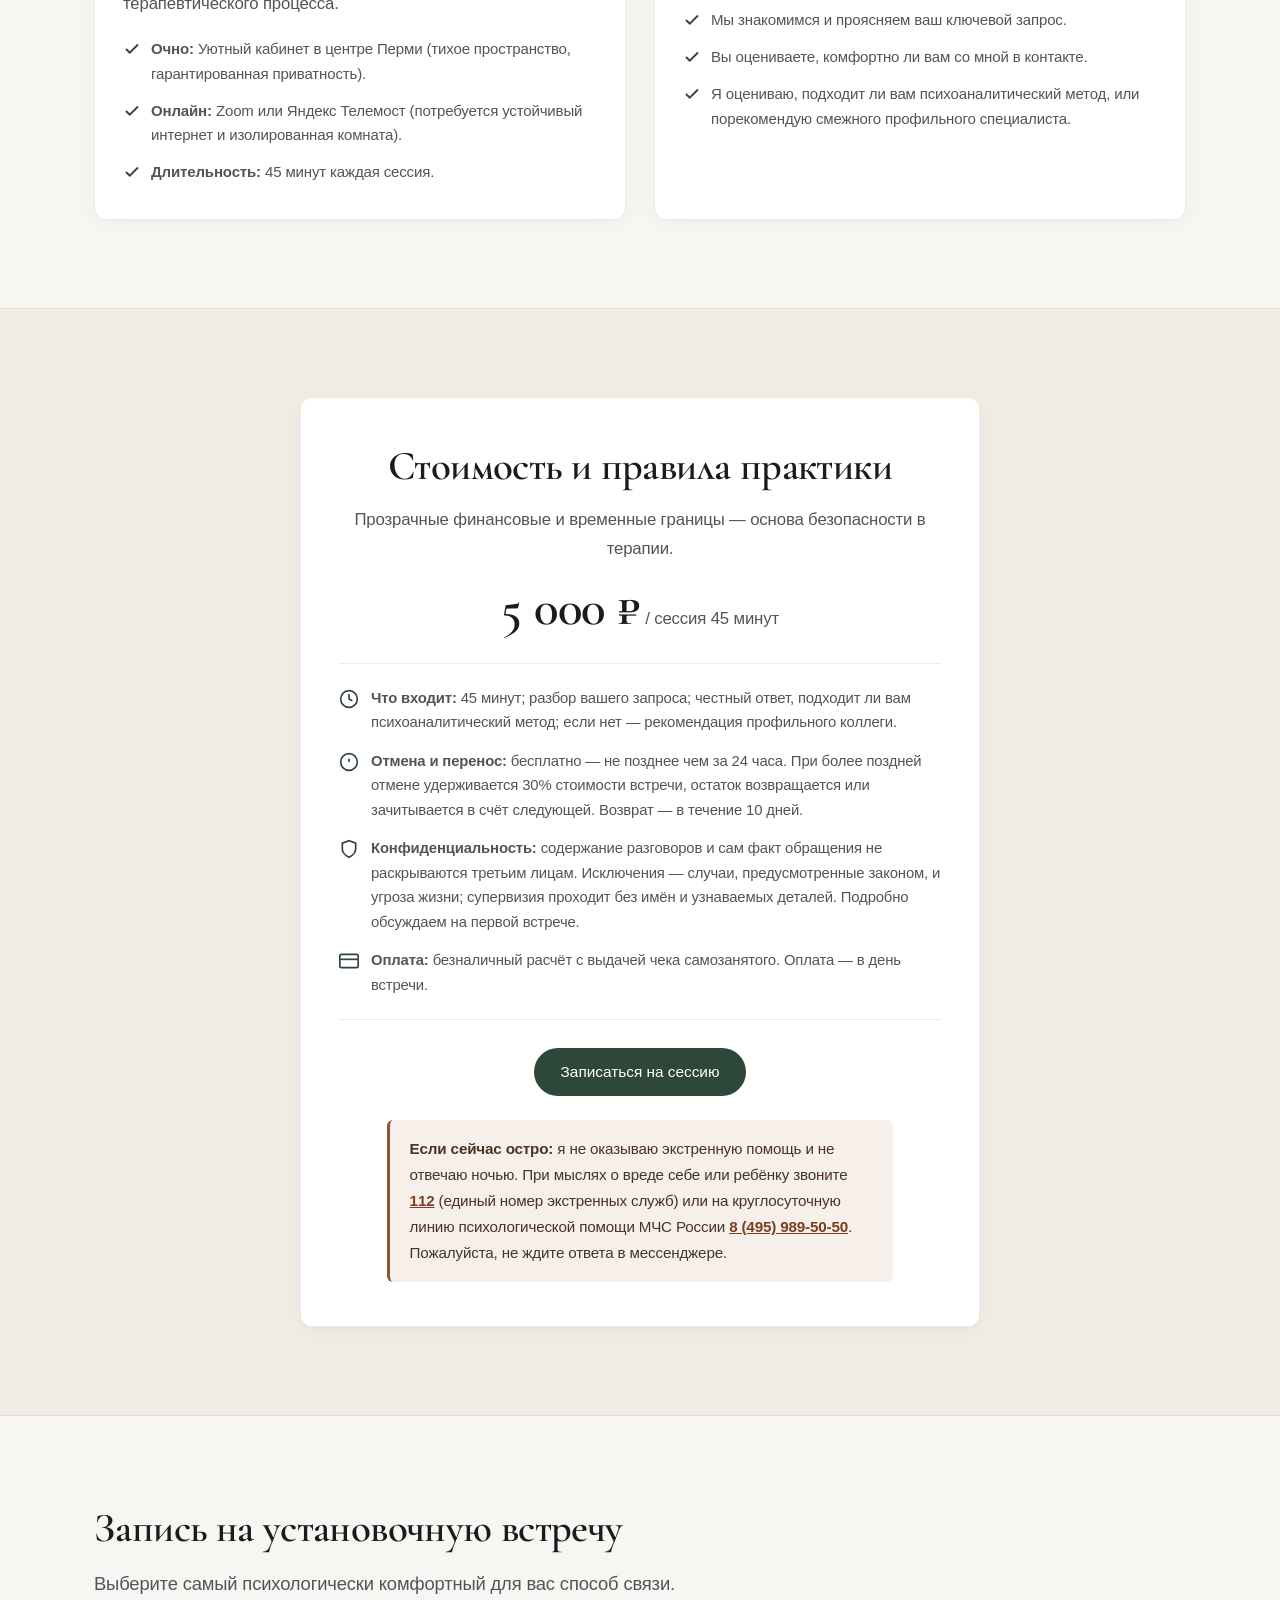
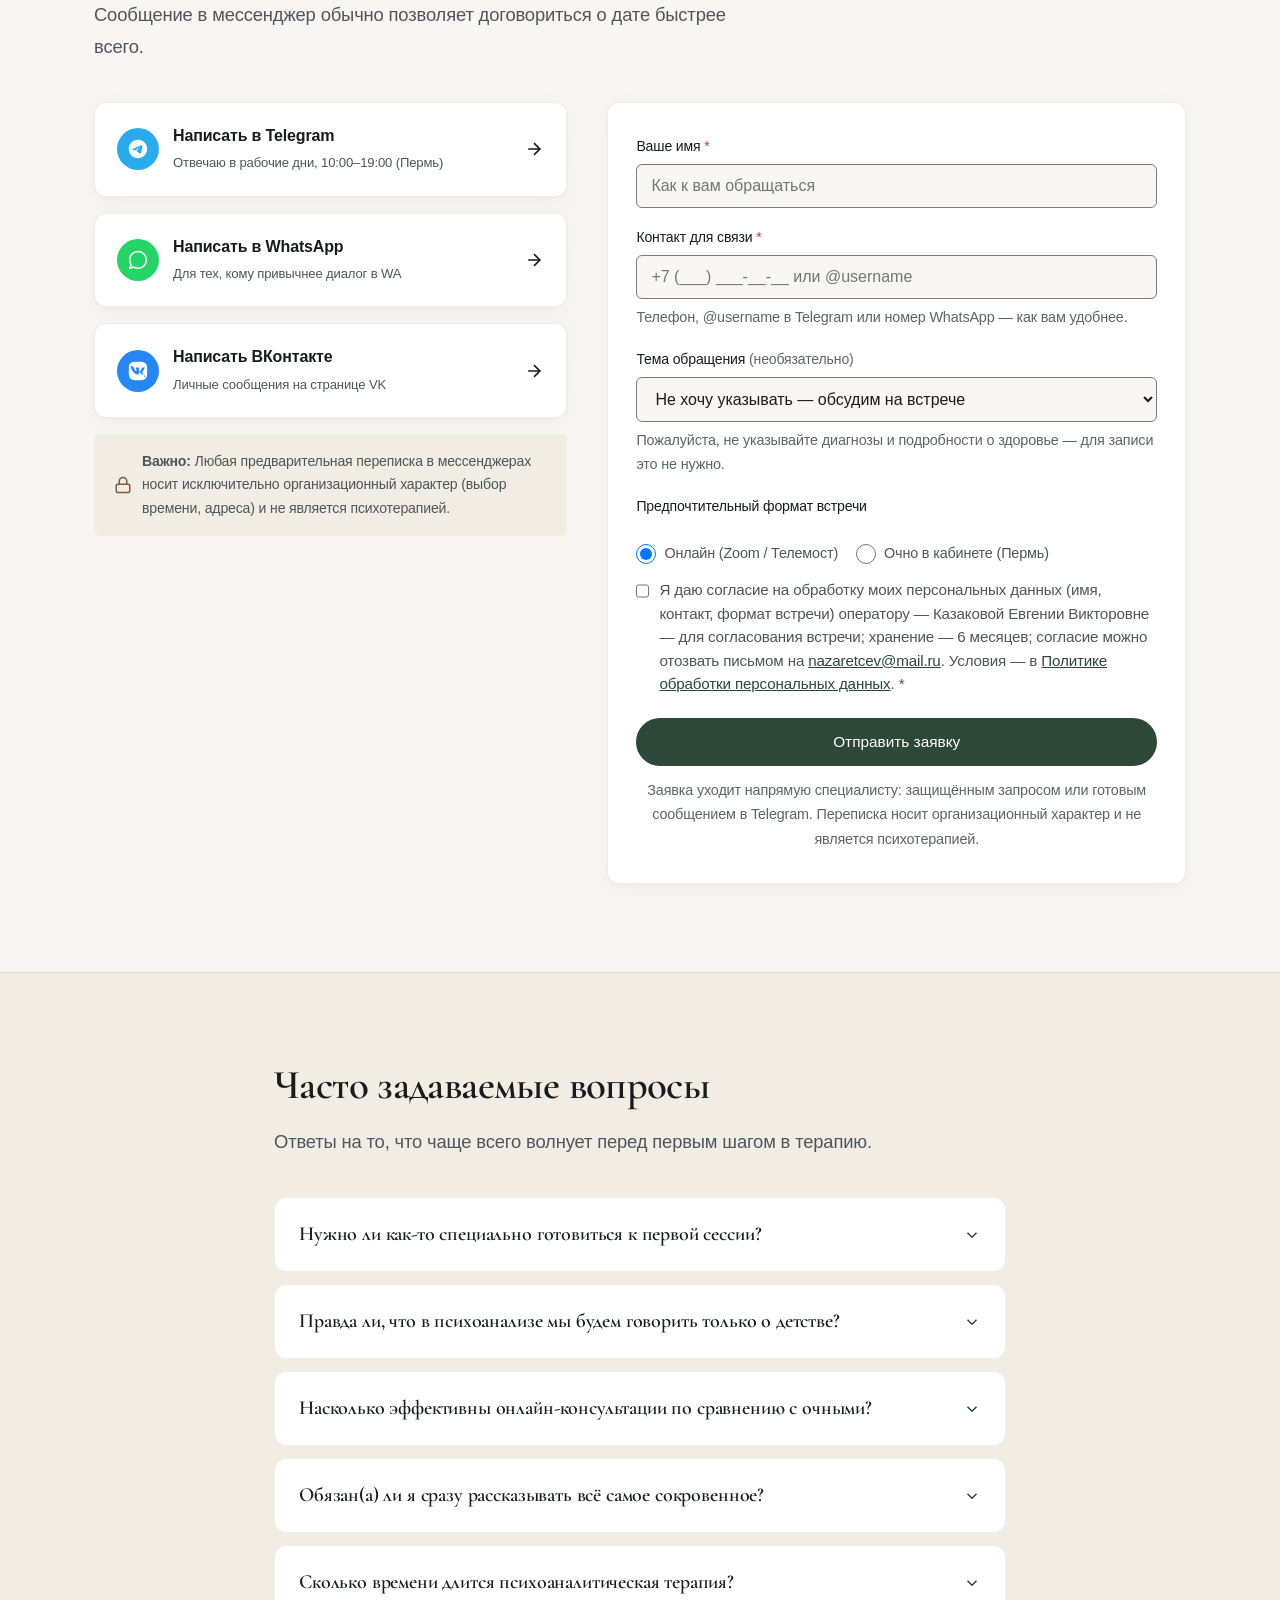
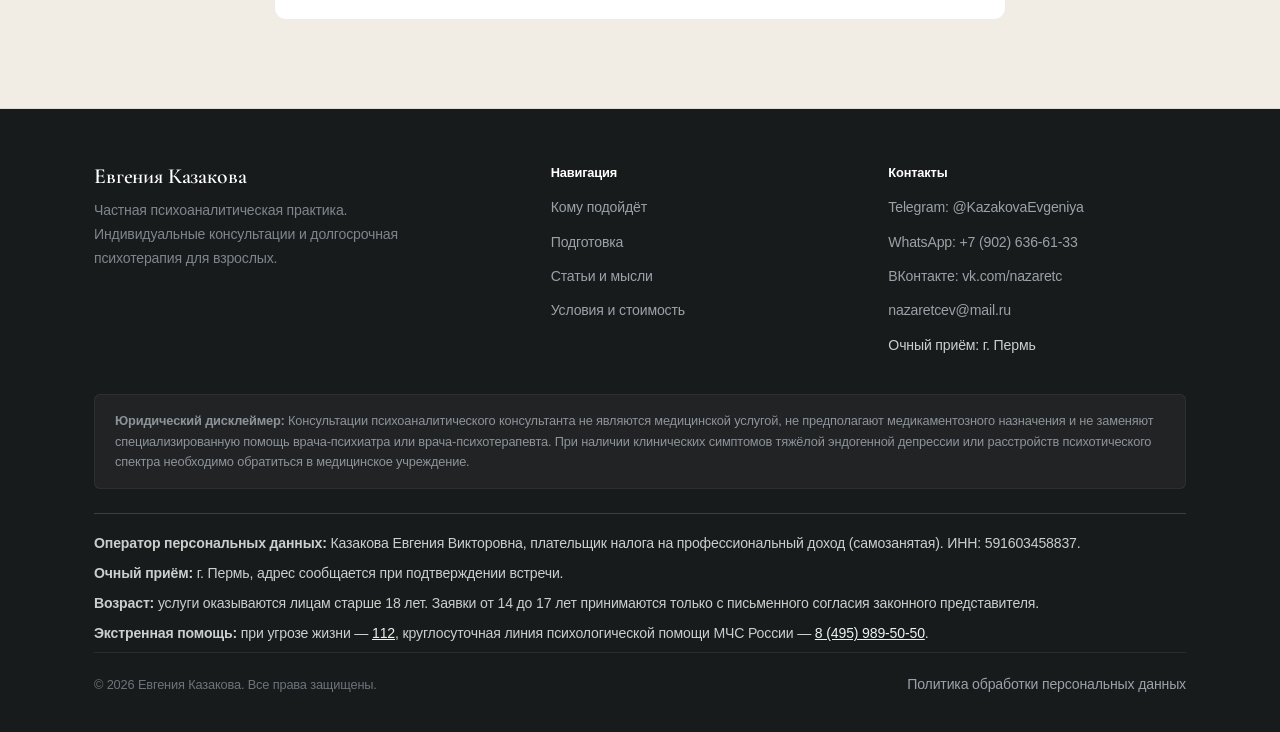
==== commit db851f13: "feat: replace hero portrait with YouTube video embed (1ixvFCt7QNY), responsive lite facade, and post" ====
--- a/index.html
+++ b/index.html
@@ -29,10 +29,10 @@
   <link rel="icon" type="image/png" href="images/favicon-32.png" sizes="32x32">
   <link rel="apple-touch-icon" href="images/apple-touch-icon.png">
 
-  <!-- LCP-изображение: предзагрузка с учётом srcset -->
+  <!-- LCP-изображение: предзагрузка постера видеообращения с учётом srcset -->
   <link rel="preload" as="image" fetchpriority="high"
-        imagesrcset="images/hero-380.avif 380w, images/hero-760.avif 760w"
-        imagesizes="(max-width: 960px) 92vw, 380px" type="image/avif">
+        imagesrcset="images/hero-video-poster-380.avif 380w, images/hero-video-poster-760.avif 760w"
+        imagesizes="(max-width: 960px) 92vw, 480px" type="image/avif">
 
   <!-- Подключение шрифта Cormorant Garamond (только начертание 600 — используется одно) -->
   <link rel="preconnect" href="https://fonts.googleapis.com">
@@ -40,7 +40,7 @@
   <link href="https://fonts.googleapis.com/css2?family=Cormorant+Garamond:wght@600&display=swap" rel="stylesheet">
 
   <!-- Стили -->
-  <link rel="stylesheet" href="styles.css?v=2">
+  <link rel="stylesheet" href="styles.css?v=4">
 
   <!-- ======================================================================
        Веб-аналитика и рекламные пиксели (Конфигурация)
@@ -99,7 +99,11 @@
         "name": "Евгения Викторовна Казакова",
         "jobTitle": "Психоаналитический консультант",
         "description": "Психоаналитический консультант, 22 года частной практики. Очно в Перми, онлайн.",
-        "worksFor": { "@id": "https://deniskazakov1976-glitch.github.io/kazakova-psy/#business" }
+        "worksFor": { "@id": "https://deniskazakov1976-glitch.github.io/kazakova-psy/#business" },
+        "sameAs": [
+          "https://vk.ru/nazaretc",
+          "https://t.me/KazakovaEvgeniya"
+        ]
       },
       {
         "@type": "FAQPage",
@@ -240,16 +244,31 @@
         </div>
 
         <div class="hero-visual">
-          <div class="portrait-wrapper">
-            <div class="portrait-frame">
-              <picture>
-                <source type="image/avif" srcset="images/hero-380.avif 380w, images/hero-760.avif 760w" sizes="(max-width: 960px) 92vw, 380px">
-                <source type="image/webp" srcset="images/hero-380.webp 380w, images/hero-760.webp 760w" sizes="(max-width: 960px) 92vw, 380px">
-                <img src="images/hero-760.jpg" alt="Евгения Викторовна Казакова — психоаналитический консультант" class="portrait-img" width="760" height="1018" loading="eager" fetchpriority="high" decoding="async">
-              </picture>
-              <div class="portrait-badge">
+          <div class="hero-video-wrapper">
+            <div class="hero-video-card" id="heroVideoCard" data-video-id="1ixvFCt7QNY">
+              <!-- Интерактивный фасад с предзагруженным постером для ультрабыстрого рендера без тормозов от YouTube -->
+              <div class="video-facade" id="videoFacade" role="button" tabindex="0" aria-label="Воспроизвести видеообращение Евгении Казаковой (1 минута 16 секунд)">
+                <picture>
+                  <source type="image/avif" srcset="images/hero-video-poster-380.avif 380w, images/hero-video-poster-760.avif 760w" sizes="(max-width: 960px) 92vw, 480px">
+                  <source type="image/webp" srcset="images/hero-video-poster-380.webp 380w, images/hero-video-poster-760.webp 760w" sizes="(max-width: 960px) 92vw, 480px">
+                  <img src="images/hero-video-poster-760.jpg" alt="Евгения Викторовна Казакова — видеообращение психоаналитического консультанта" class="video-poster-img" width="760" height="428" loading="eager" fetchpriority="high" decoding="async">
+                </picture>
+                <div class="video-play-overlay">
+                  <span class="video-play-btn" aria-hidden="true">
+                    <svg width="28" height="28" viewBox="0 0 24 24" fill="currentColor"><path d="M8 5v14l11-7z"/></svg>
+                  </span>
+                  <span class="video-play-duration">1:16</span>
+                </div>
+              </div>
+              <!-- Контейнер для встраивания плеера по клику -->
+              <div class="video-iframe-container" id="videoIframeContainer">
+                <noscript>
+                  <iframe src="https://www.youtube-nocookie.com/embed/1ixvFCt7QNY?rel=0" title="Видеообращение: психоаналитический консультант Евгения Казакова" loading="lazy" allow="accelerometer; autoplay; clipboard-write; encrypted-media; gyroscope; picture-in-picture" allowfullscreen class="hero-video-iframe"></iframe>
+                </noscript>
+              </div>
+              <div class="video-badge">
                 <span class="badge-name">Евгения Викторовна Казакова</span>
-                <span class="badge-status">Психоаналитический консультант · 22 года практики</span>
+                <span class="badge-status">Видеообращение: в чём смысл психоаналитической терапии (1:16)</span>
               </div>
             </div>
           </div>
@@ -1071,6 +1090,6 @@
   </div>
 
   <!-- Скрипты -->
-  <script src="app.js?v=2"></script>
+  <script src="app.js?v=4"></script>
 </body>
 </html>
--- a/styles.css
+++ b/styles.css
@@ -395,7 +395,133 @@
   flex-wrap: wrap;
 }
 
-/* Портретный блок */
+/* Видеоблок в Hero-секции */
+.hero-video-wrapper {
+  max-width: 500px;
+  width: 100%;
+  margin: 0 auto;
+}
+
+.hero-video-card {
+  border-radius: var(--radius-card);
+  overflow: hidden;
+  background: linear-gradient(175deg, #EBE5DB 0%, #D8CFC2 100%);
+  border: 1px solid rgba(255, 255, 255, 0.8);
+  box-shadow: 0 12px 36px rgba(25, 28, 29, 0.08);
+  position: relative;
+  display: flex;
+  flex-direction: column;
+}
+
+.video-facade {
+  position: relative;
+  aspect-ratio: 16 / 9;
+  width: 100%;
+  overflow: hidden;
+  cursor: pointer;
+  background-color: #191c1d;
+  display: flex;
+  align-items: center;
+  justify-content: center;
+}
+
+.video-poster-img {
+  width: 100%;
+  height: 100%;
+  object-fit: cover;
+  display: block;
+  transition: transform 0.4s ease, filter 0.4s ease;
+}
+
+.video-facade:hover .video-poster-img,
+.video-facade:focus-visible .video-poster-img {
+  transform: scale(1.03);
+  filter: brightness(0.92);
+}
+
+.video-play-overlay {
+  position: absolute;
+  inset: 0;
+  display: flex;
+  flex-direction: column;
+  align-items: center;
+  justify-content: center;
+  gap: 10px;
+  background: radial-gradient(circle at center, rgba(0, 0, 0, 0.15) 0%, rgba(0, 0, 0, 0.45) 100%);
+  transition: background 0.3s ease;
+}
+
+.video-facade:hover .video-play-overlay,
+.video-facade:focus-visible .video-play-overlay {
+  background: radial-gradient(circle at center, rgba(0, 0, 0, 0.1) 0%, rgba(0, 0, 0, 0.55) 100%);
+}
+
+.video-play-btn {
+  width: 64px;
+  height: 64px;
+  border-radius: 50%;
+  background-color: var(--accent-sage);
+  color: #FFFFFF;
+  display: flex;
+  align-items: center;
+  justify-content: center;
+  border: 3px solid rgba(255, 255, 255, 0.9);
+  box-shadow: 0 6px 20px rgba(45, 71, 57, 0.45);
+  transition: transform 0.25s cubic-bezier(0.34, 1.56, 0.64, 1), background-color 0.25s ease;
+  pointer-events: none;
+}
+
+.video-play-btn svg {
+  margin-left: 3px;
+}
+
+.video-facade:hover .video-play-btn,
+.video-facade:focus-visible .video-play-btn {
+  transform: scale(1.12);
+  background-color: var(--accent-sage-dark);
+}
+
+.video-play-duration {
+  font-size: 0.82rem;
+  font-weight: 600;
+  color: #FFFFFF;
+  background-color: rgba(25, 28, 29, 0.75);
+  backdrop-filter: blur(4px);
+  padding: 3px 10px;
+  border-radius: 12px;
+  letter-spacing: 0.04em;
+  pointer-events: none;
+}
+
+.video-iframe-container {
+  display: none;
+  aspect-ratio: 16 / 9;
+  width: 100%;
+}
+
+.hero-video-card.is-playing .video-facade {
+  display: none;
+}
+
+.hero-video-card.is-playing .video-iframe-container {
+  display: block;
+}
+
+.hero-video-iframe {
+  width: 100%;
+  height: 100%;
+  border: 0;
+  display: block;
+}
+
+.video-badge {
+  background-color: rgba(255, 255, 255, 0.96);
+  backdrop-filter: blur(8px);
+  padding: 14px 18px;
+  border-top: 1px solid var(--border-hairline);
+}
+
+/* Портретный блок (сохранён для обратной совместимости) */
 .portrait-wrapper {
   max-width: 380px;
   margin: 0 auto;
@@ -1563,7 +1689,13 @@
   }
 
   .hero-visual {
-    order: -1;
+    order: 2;
+    margin-top: 10px;
+    width: 100%;
+  }
+
+  .hero-video-wrapper {
+    max-width: 100%;
   }
 
   .portrait-wrapper {
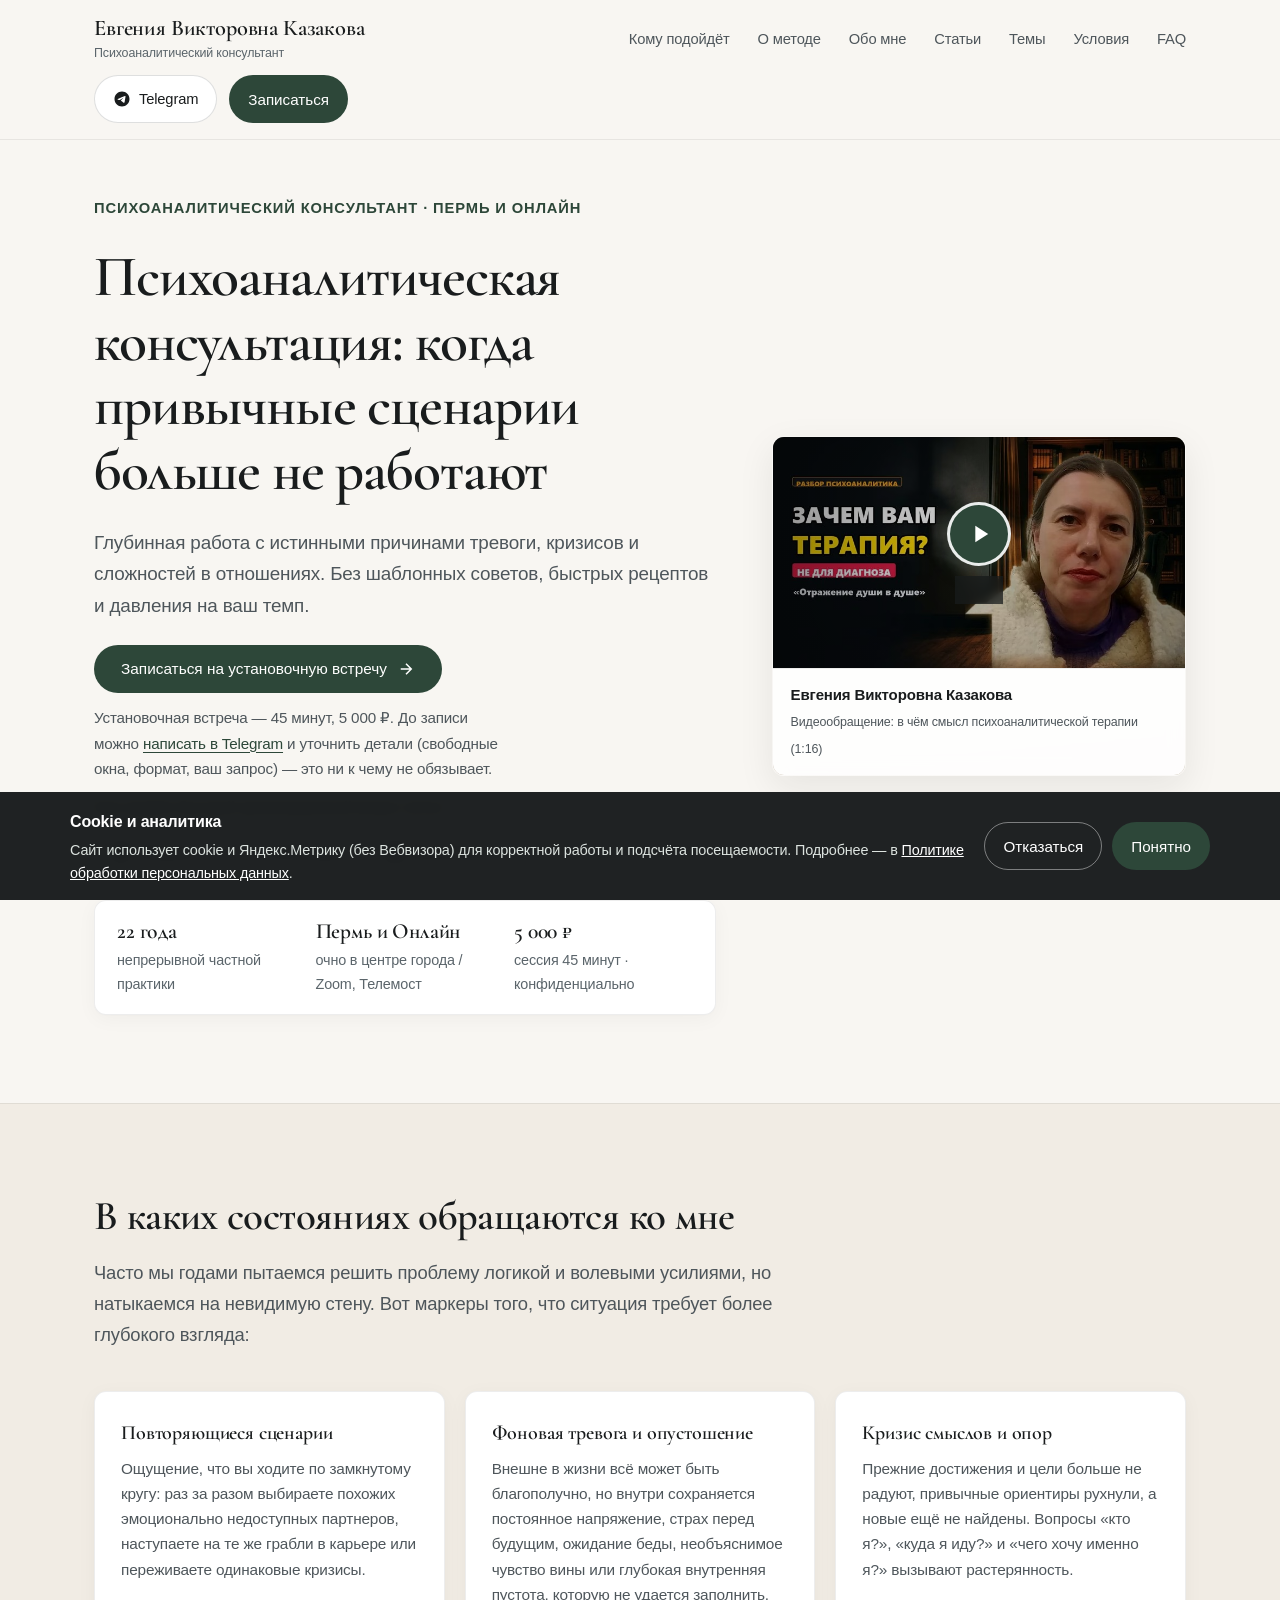
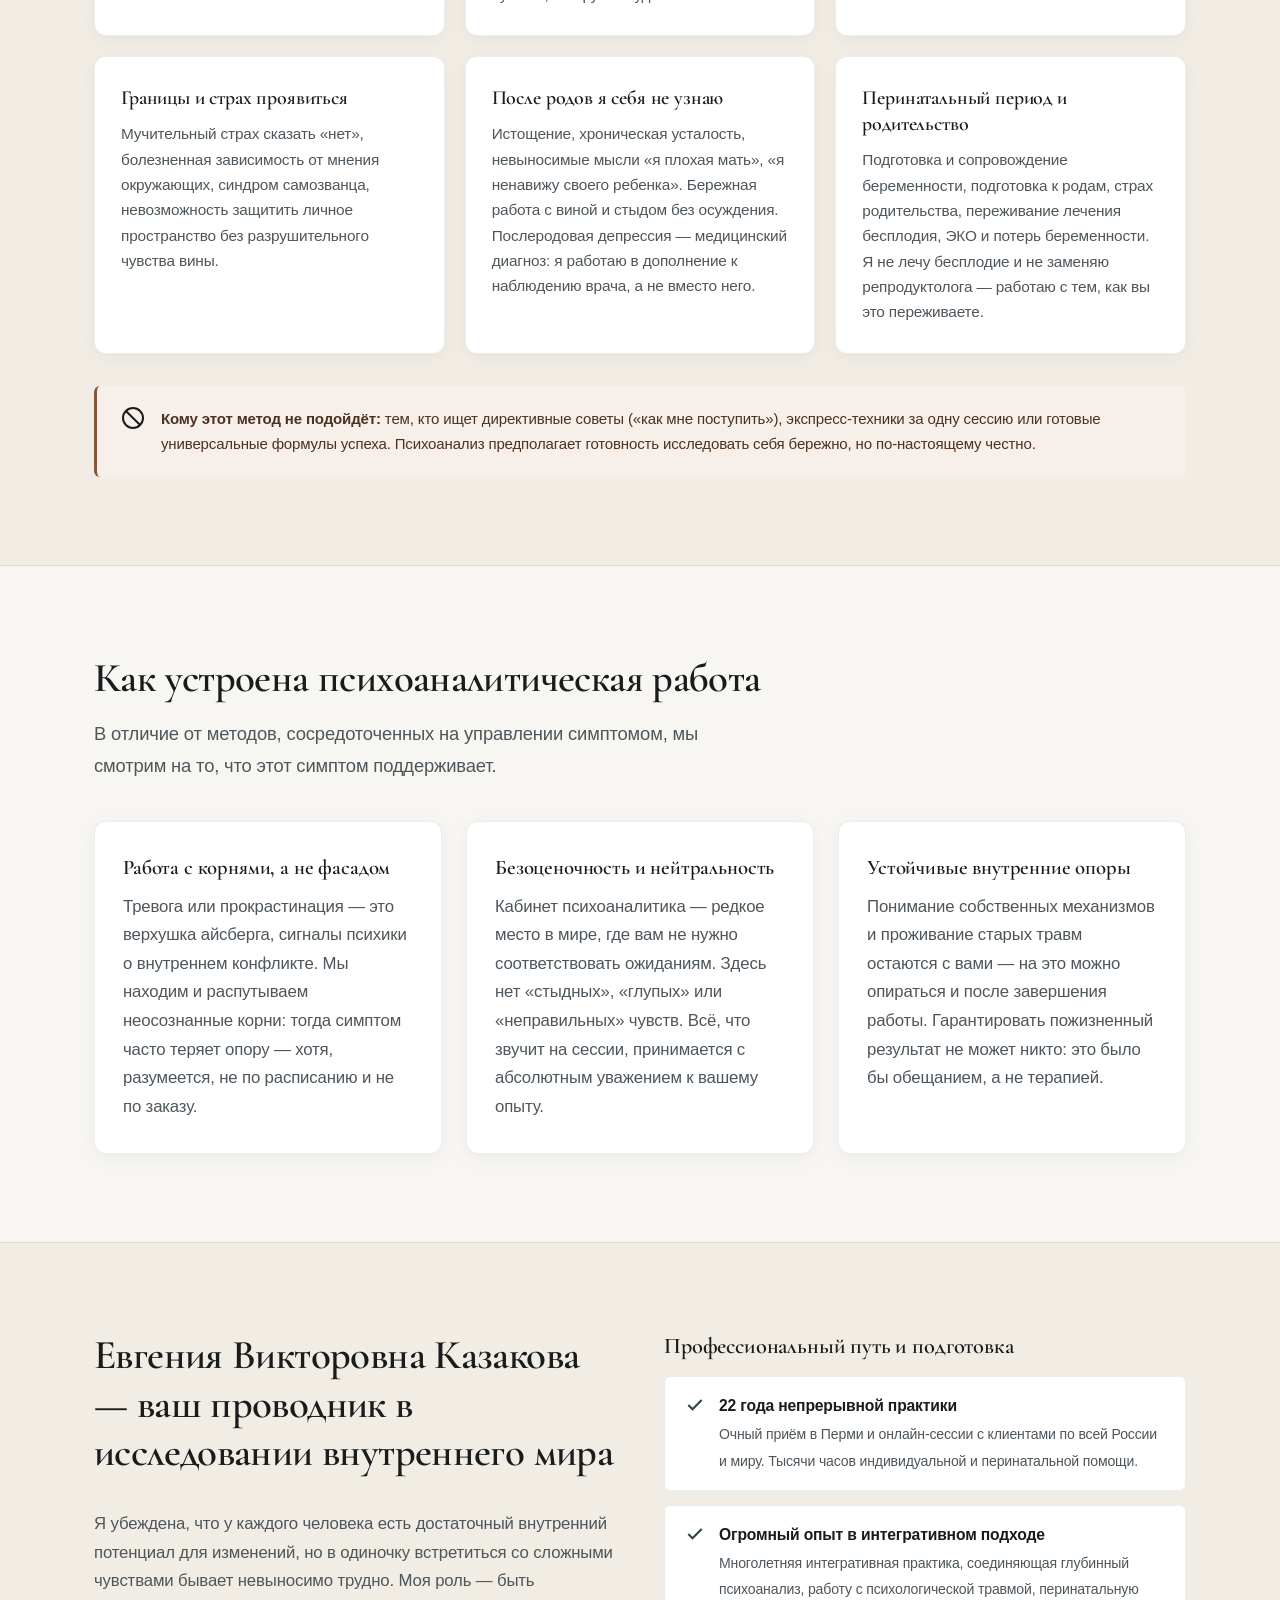
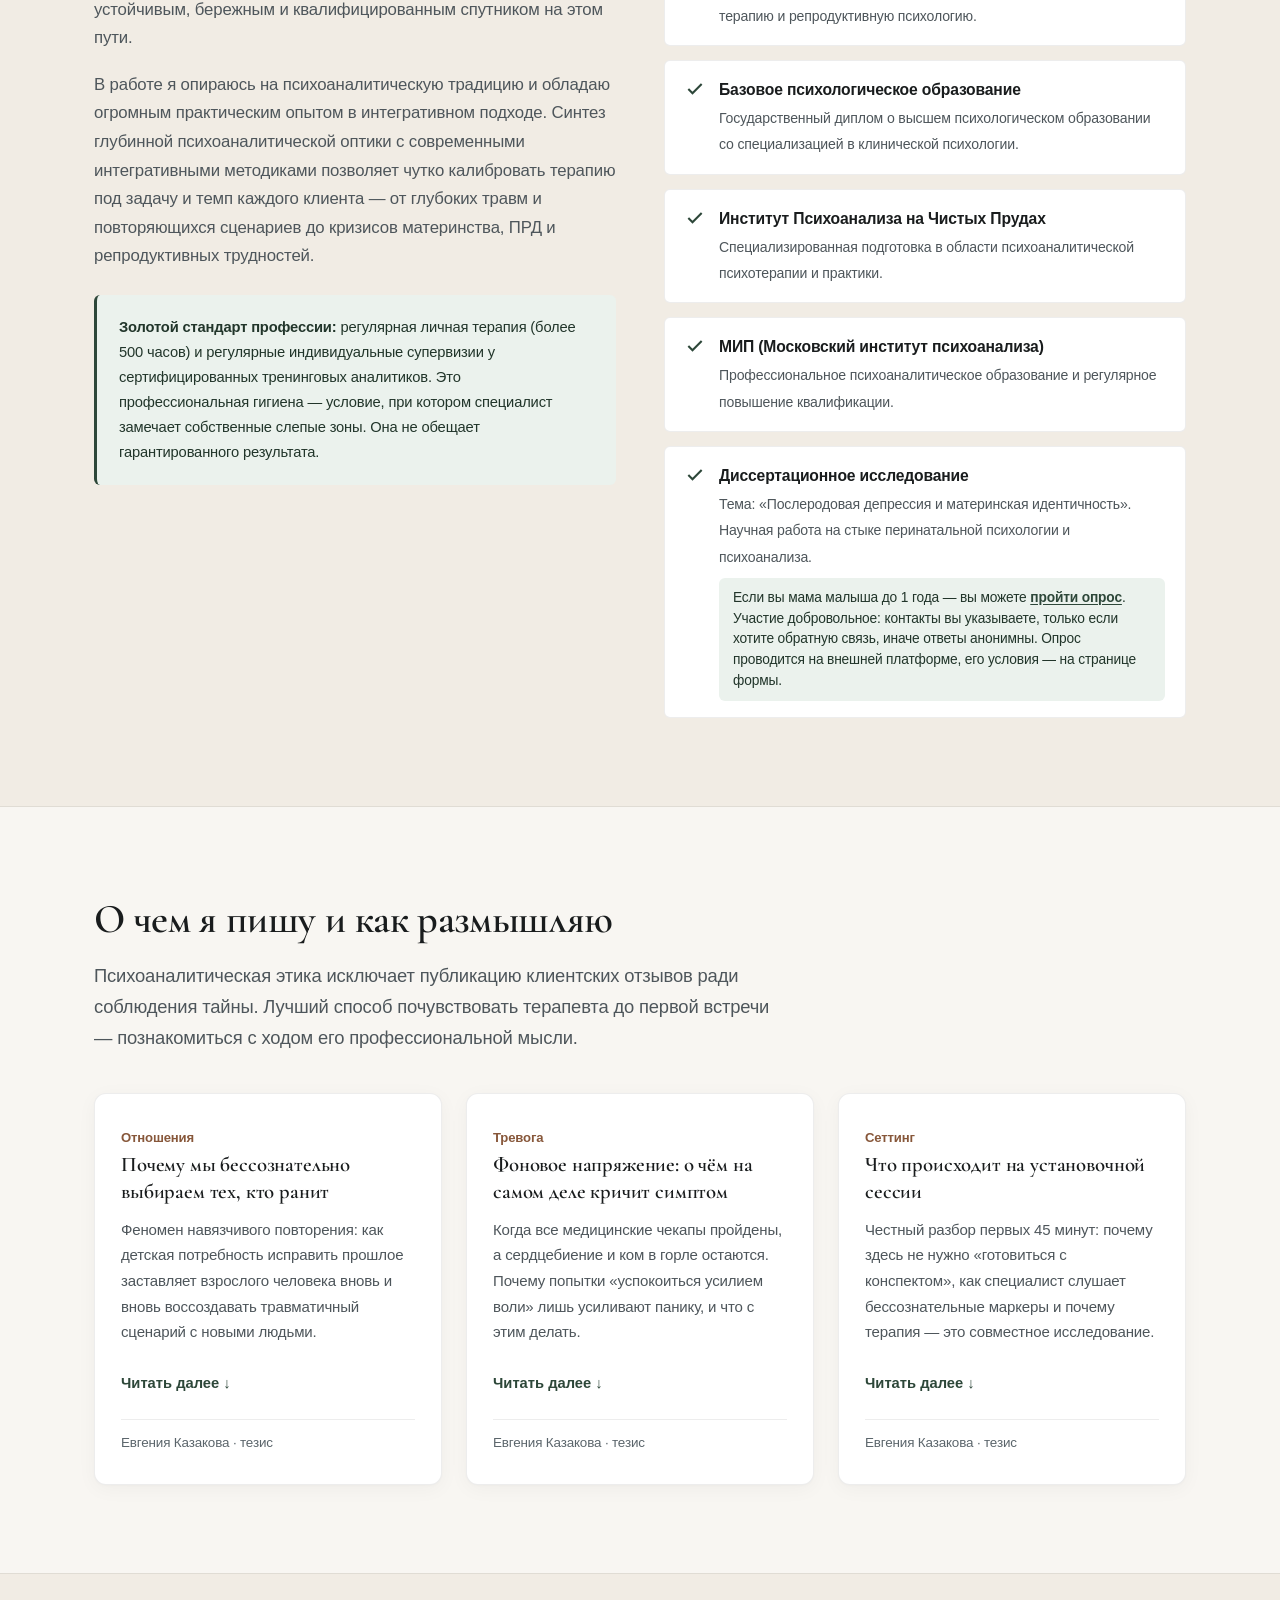
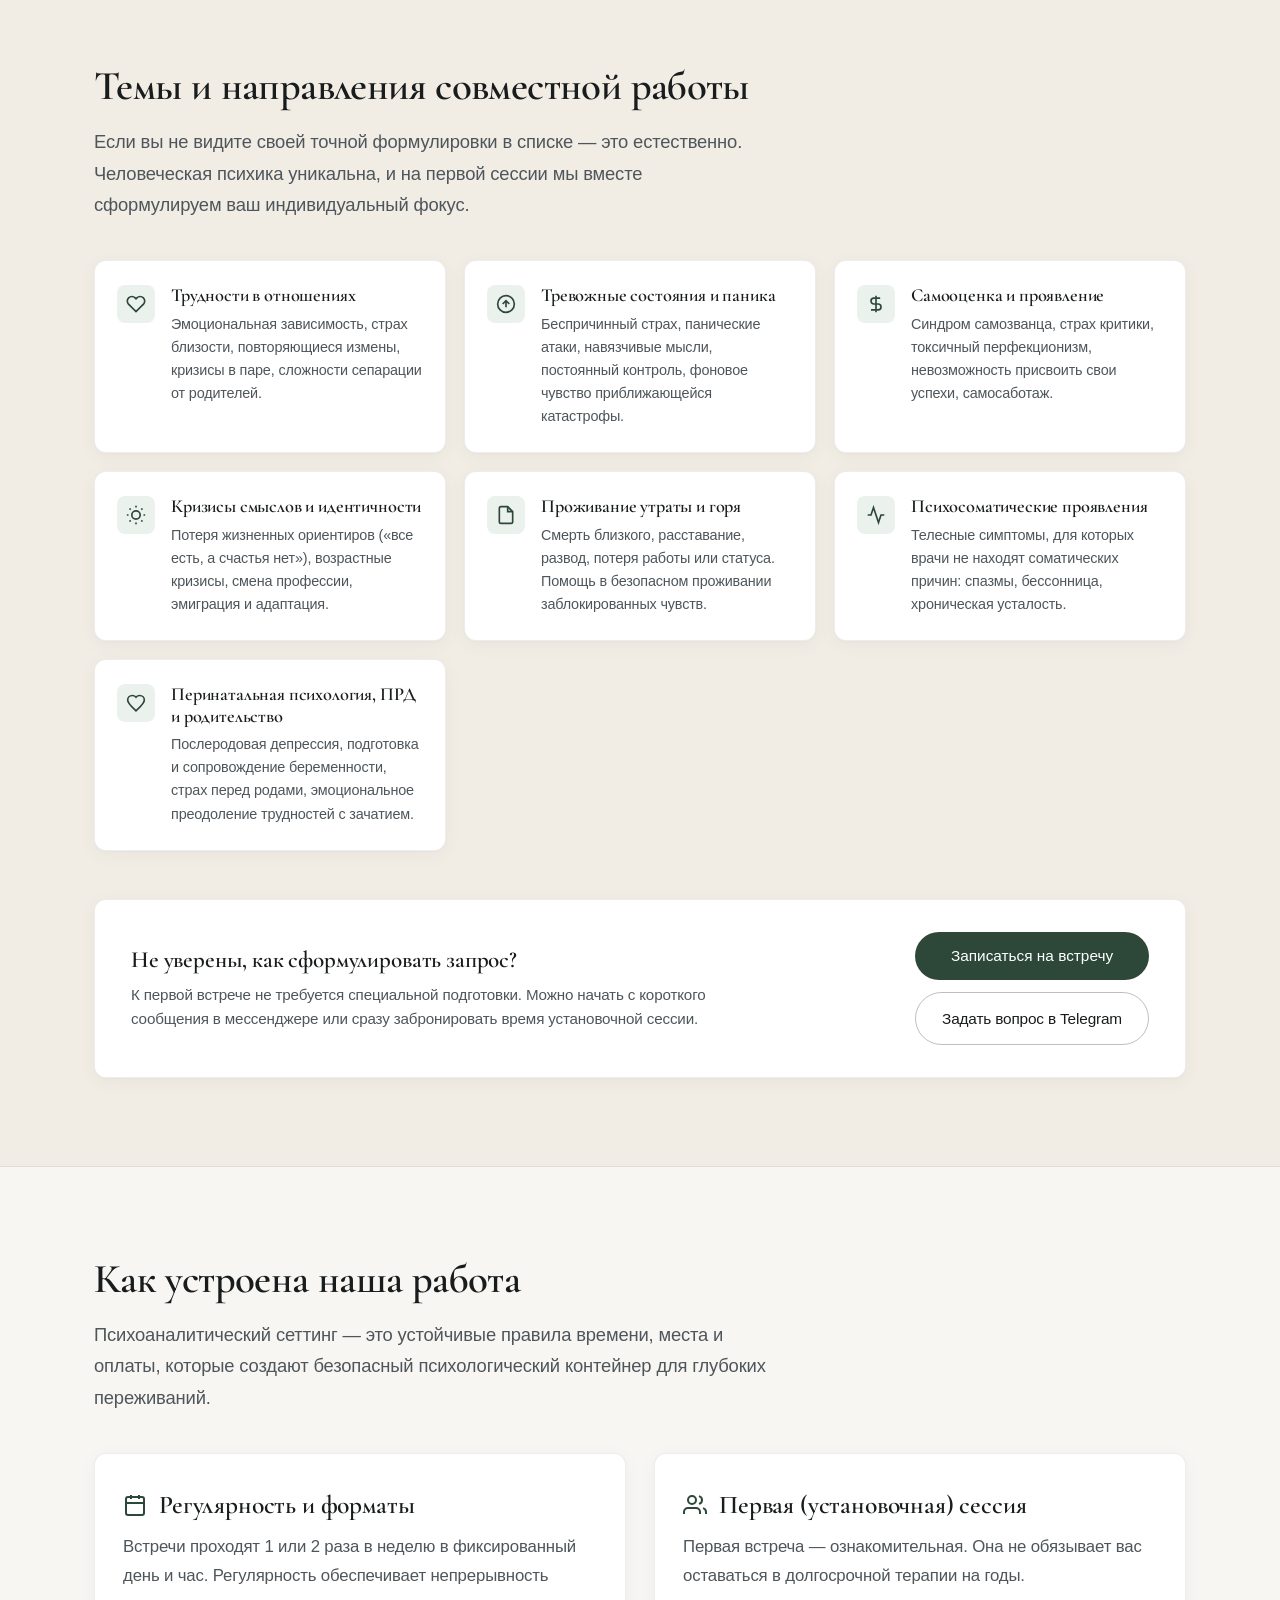
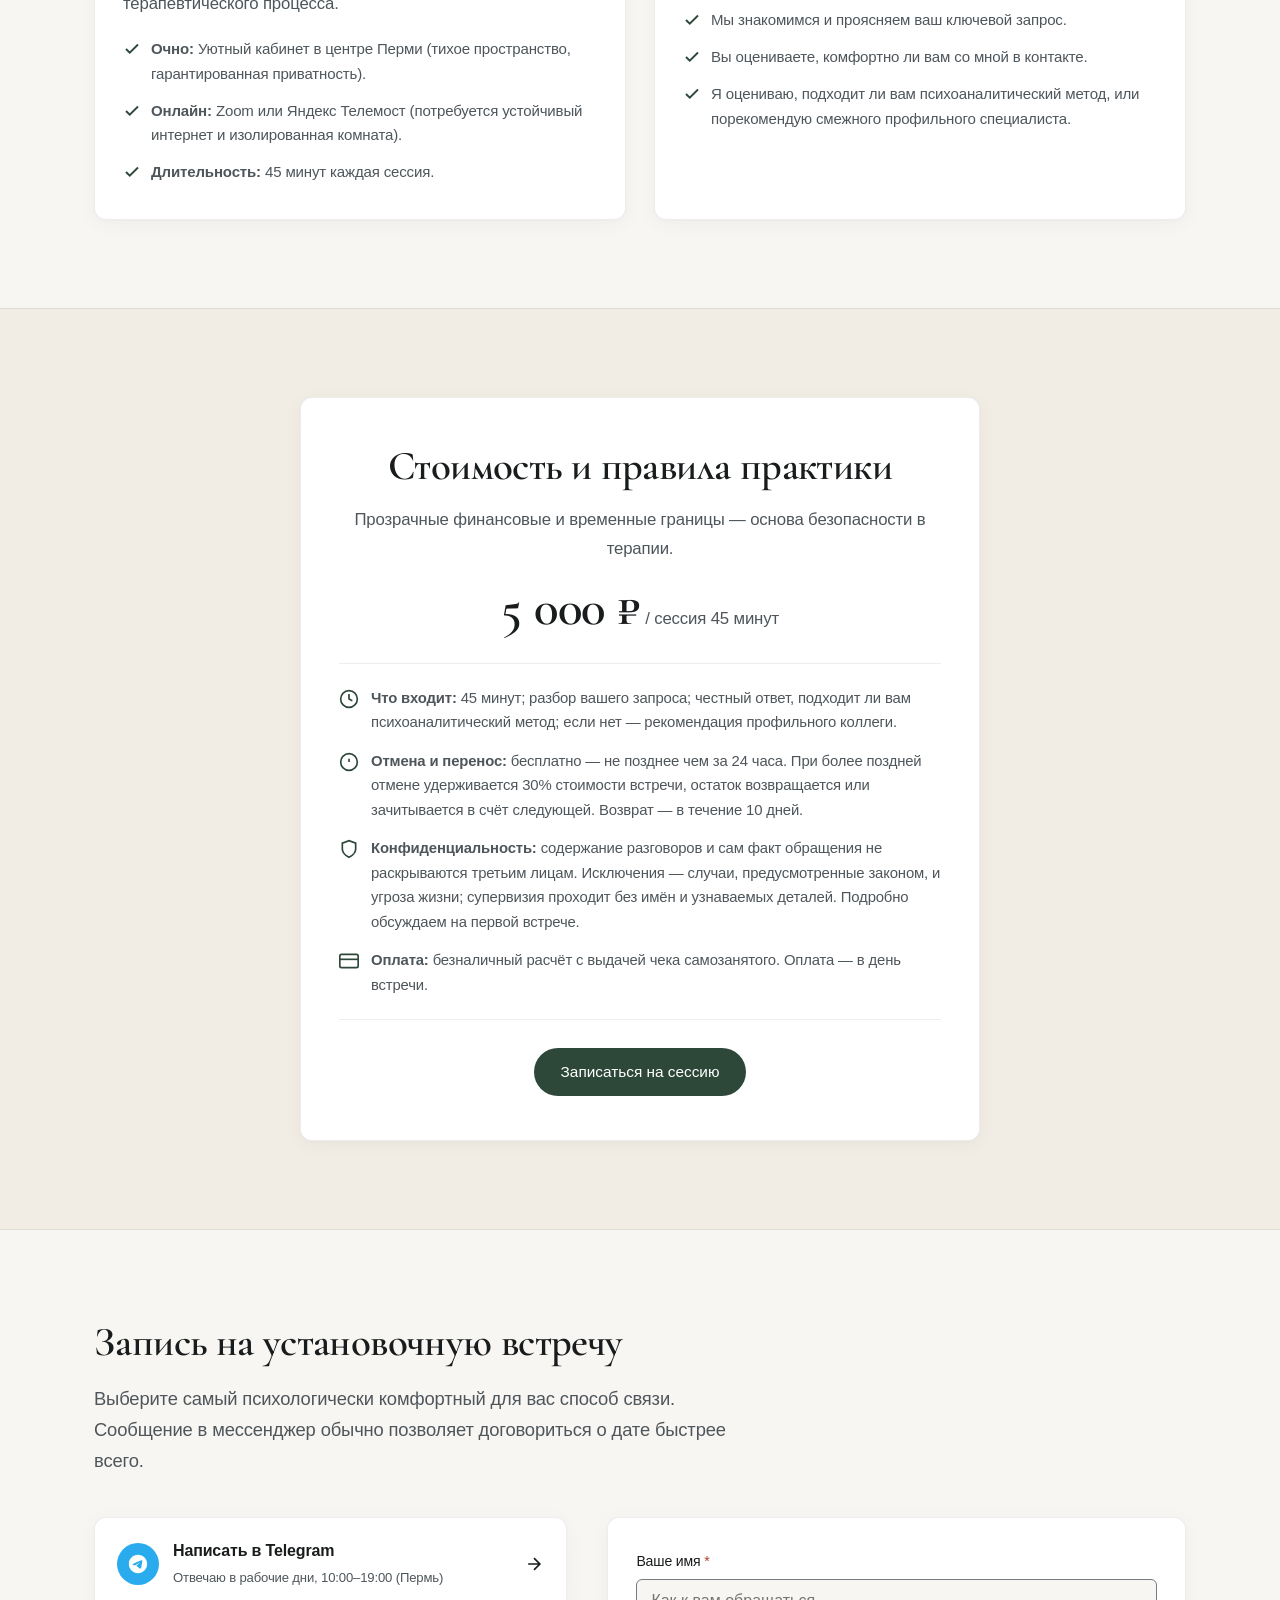
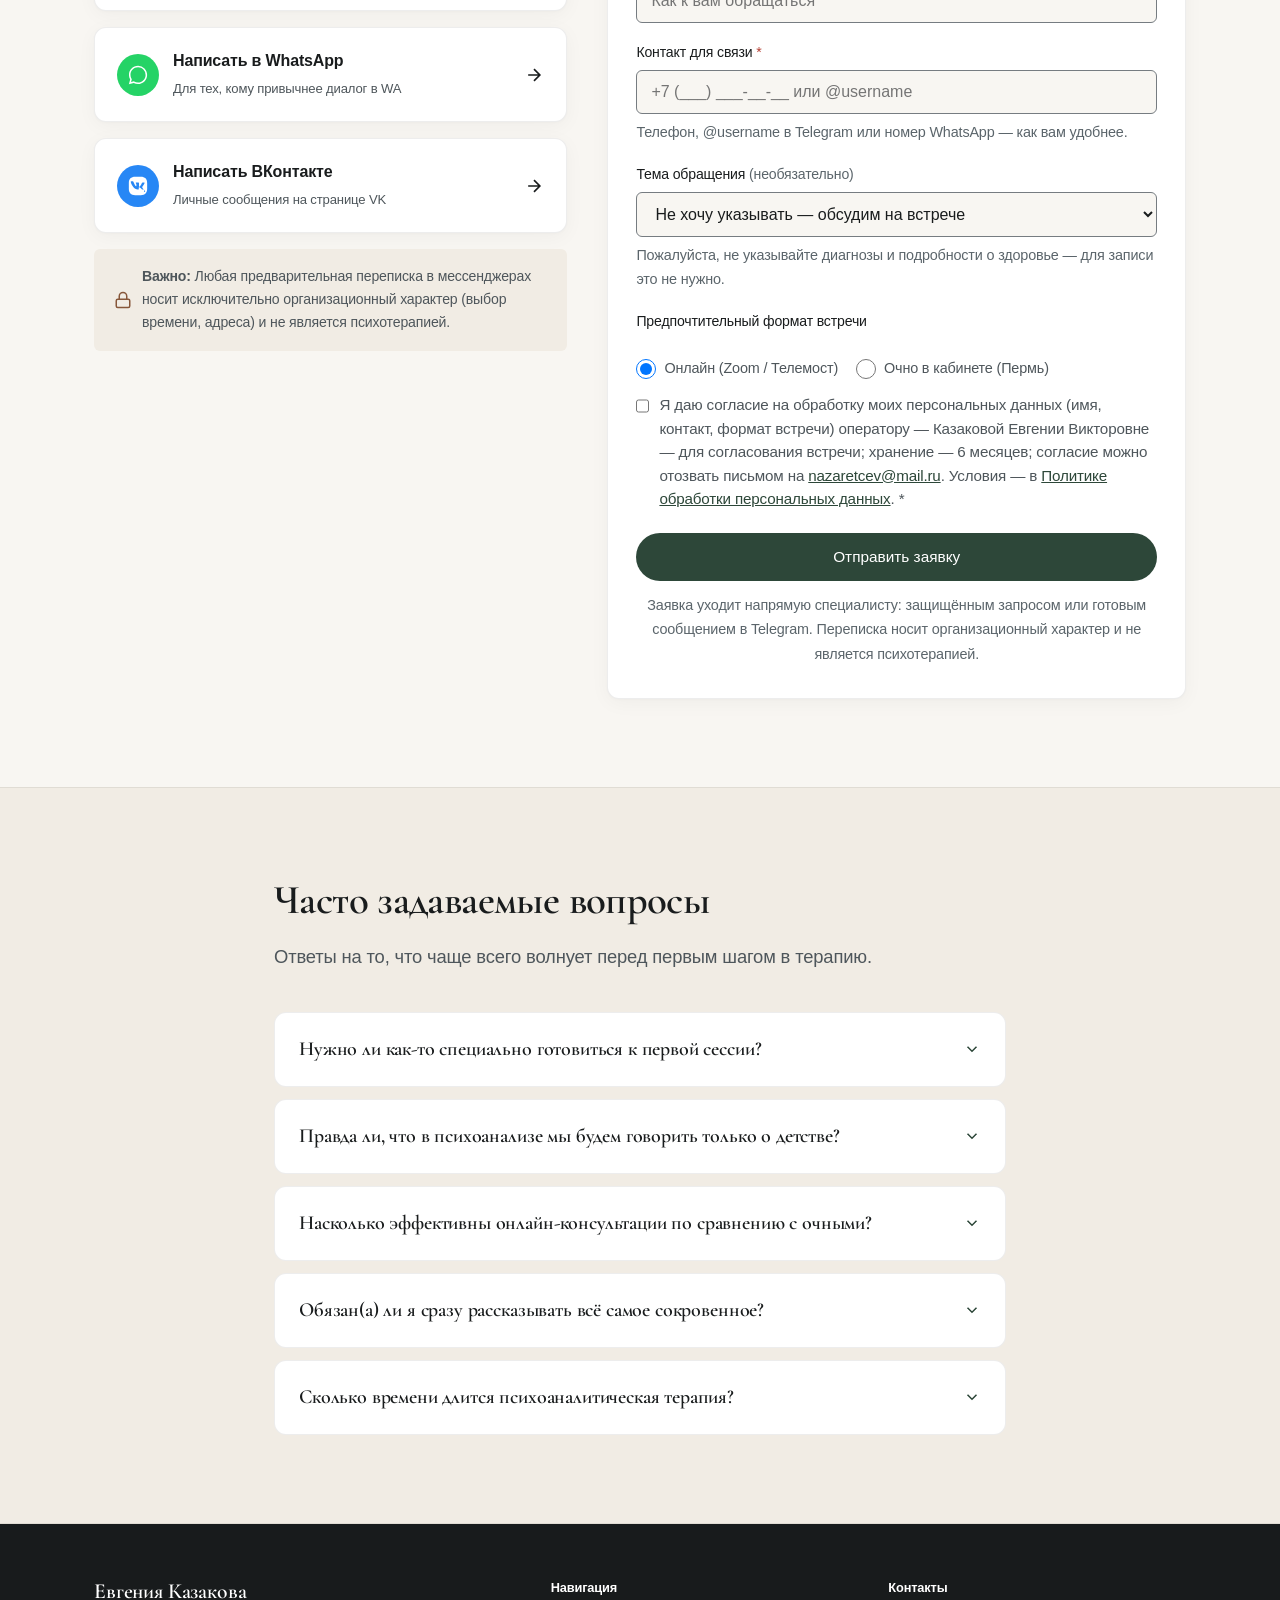
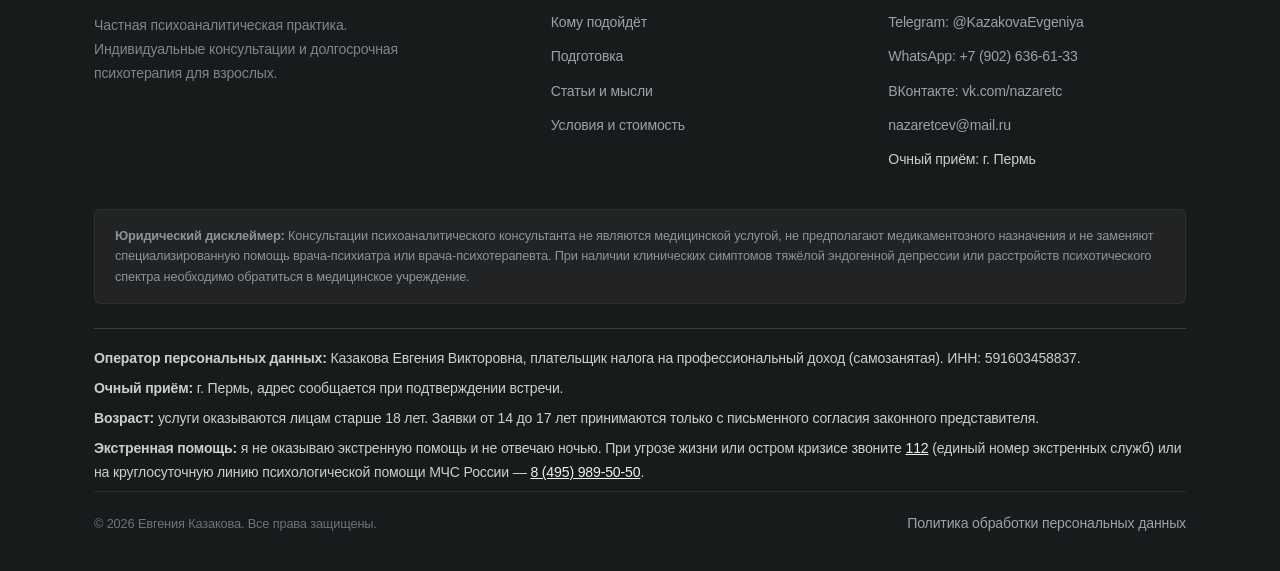
==== commit 9f0eb620: "refactor: remove crisis-note from conditions block, preserve routing disclaimer in footer, add unit " ====
--- a/index.html
+++ b/index.html
@@ -40,7 +40,7 @@
   <link href="https://fonts.googleapis.com/css2?family=Cormorant+Garamond:wght@600&display=swap" rel="stylesheet">
 
   <!-- Стили -->
-  <link rel="stylesheet" href="styles.css?v=4">
+  <link rel="stylesheet" href="styles.css?v=5">
 
   <!-- ======================================================================
        Веб-аналитика и рекламные пиксели (Конфигурация)
@@ -737,10 +737,6 @@
           <button type="button" class="btn btn-primary open-booking-modal" data-analytics-goal="booking_click" data-analytics-location="conditions">
             Записаться на сессию
           </button>
-
-          <p class="crisis-note">
-            <strong>Если сейчас остро:</strong> я не оказываю экстренную помощь и не отвечаю ночью. При мыслях о вреде себе или ребёнку звоните <a href="tel:112">112</a> (единый номер экстренных служб) или на круглосуточную линию психологической помощи МЧС России <a href="tel:+74959895050">8 (495) 989-50-50</a>. Пожалуйста, не ждите ответа в мессенджере.
-          </p>
         </div>
       </div>
     </section>
@@ -994,7 +990,7 @@
         <p><strong>Оператор персональных данных:</strong> Казакова Евгения Викторовна, плательщик налога на профессиональный доход (самозанятая). ИНН: 591603458837.</p>
         <p><strong>Очный приём:</strong> г. Пермь, адрес сообщается при подтверждении встречи.</p>
         <p><strong>Возраст:</strong> услуги оказываются лицам старше 18 лет. Заявки от 14 до 17 лет принимаются только с письменного согласия законного представителя.</p>
-        <p><strong>Экстренная помощь:</strong> при угрозе жизни — <a href="tel:112">112</a>, круглосуточная линия психологической помощи МЧС России — <a href="tel:+74959895050">8 (495) 989-50-50</a>.</p>
+        <p><strong>Экстренная помощь:</strong> я не оказываю экстренную помощь и не отвечаю ночью. При угрозе жизни или остром кризисе звоните <a href="tel:112">112</a> (единый номер экстренных служб) или на круглосуточную линию психологической помощи МЧС России — <a href="tel:+74959895050">8 (495) 989-50-50</a>.</p>
       </div>
 
       <div class="footer-bottom">
@@ -1090,6 +1086,6 @@
   </div>
 
   <!-- Скрипты -->
-  <script src="app.js?v=4"></script>
+  <script src="app.js?v=5"></script>
 </body>
 </html>
--- a/styles.css
+++ b/styles.css
@@ -1752,23 +1752,6 @@
   }
 }
 
-/* --- Блок про экстренную помощь --- */
-.crisis-note {
-  margin: 24px auto 0;
-  max-width: 60ch;
-  padding: 16px 20px;
-  background-color: var(--accent-amber-light);
-  border-left: 3px solid var(--accent-amber);
-  border-radius: var(--radius-subtle);
-  font-size: 0.95rem;
-  color: #4A3226;
-  text-align: left;
-}
-
-.crisis-note a {
-  color: #7A3F1E;
-  font-weight: 600;
-}
 
 /* --- Форма --- */
 .form-control {
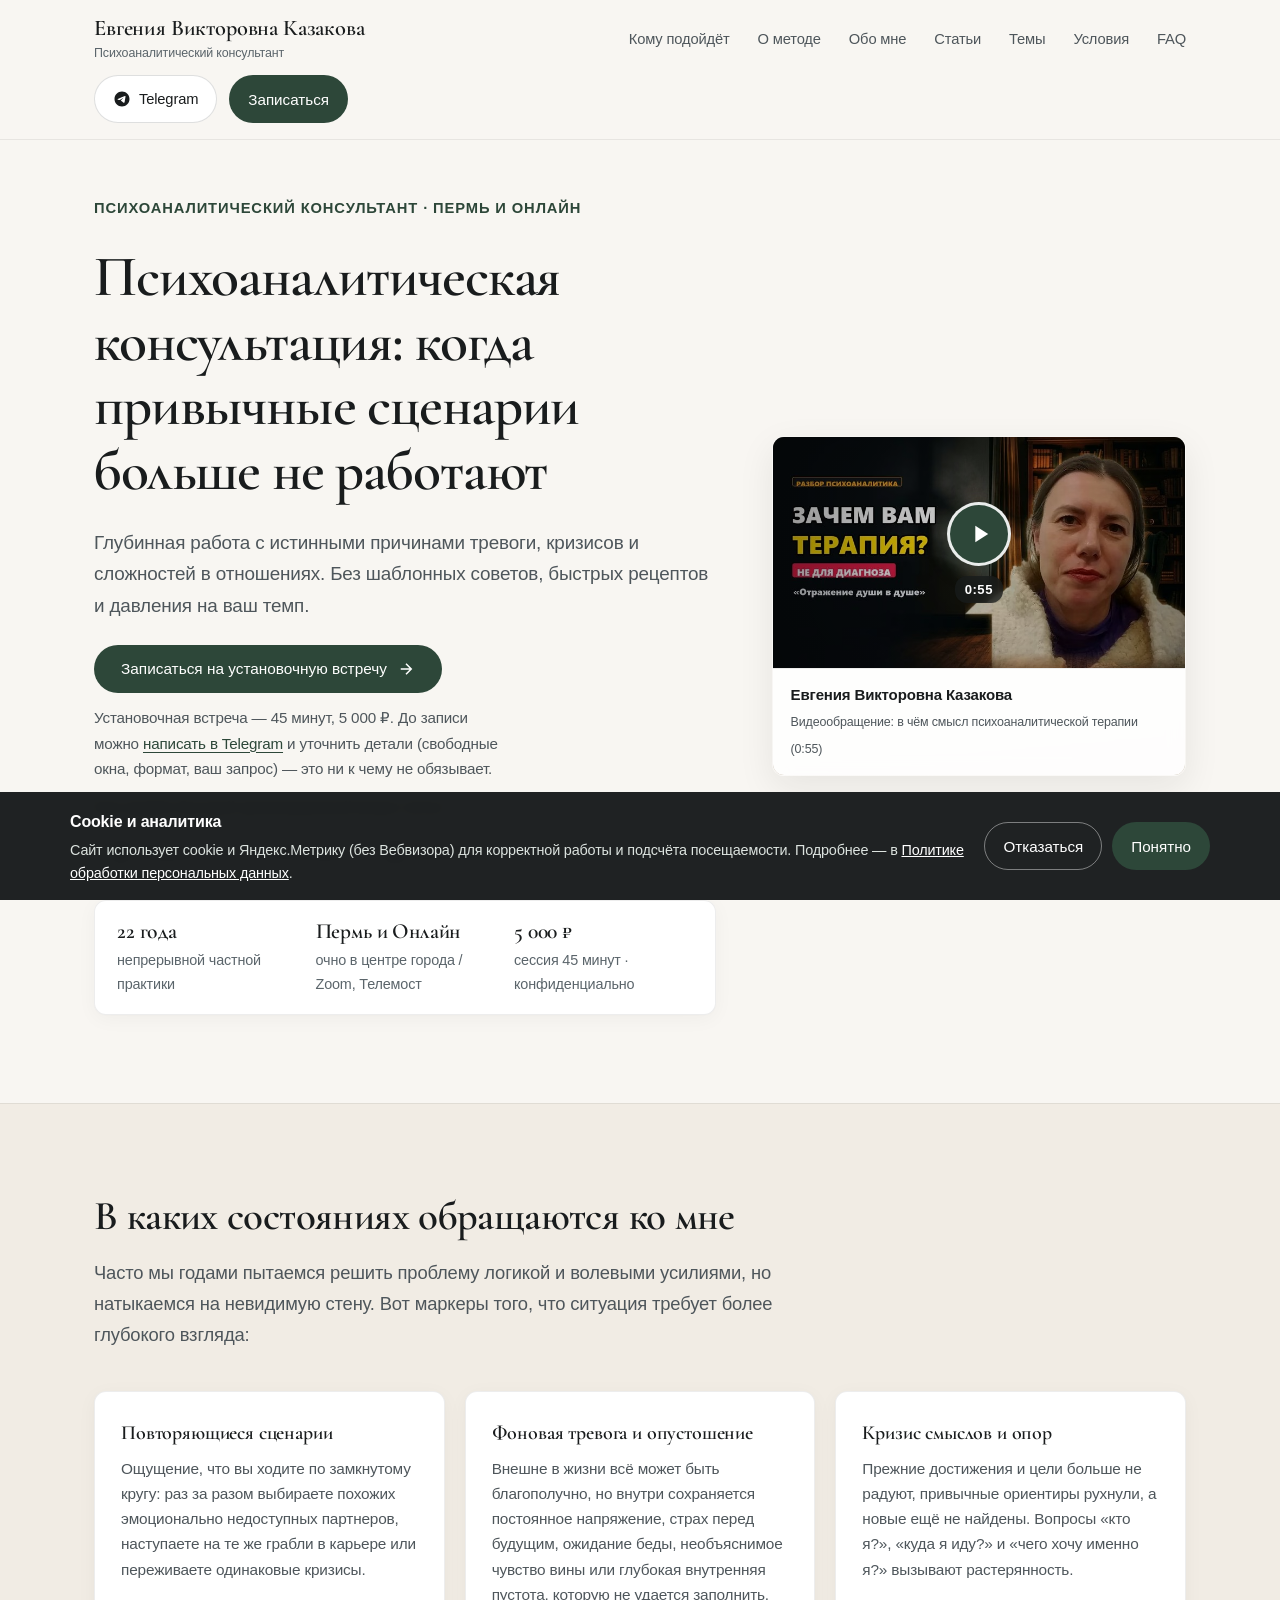
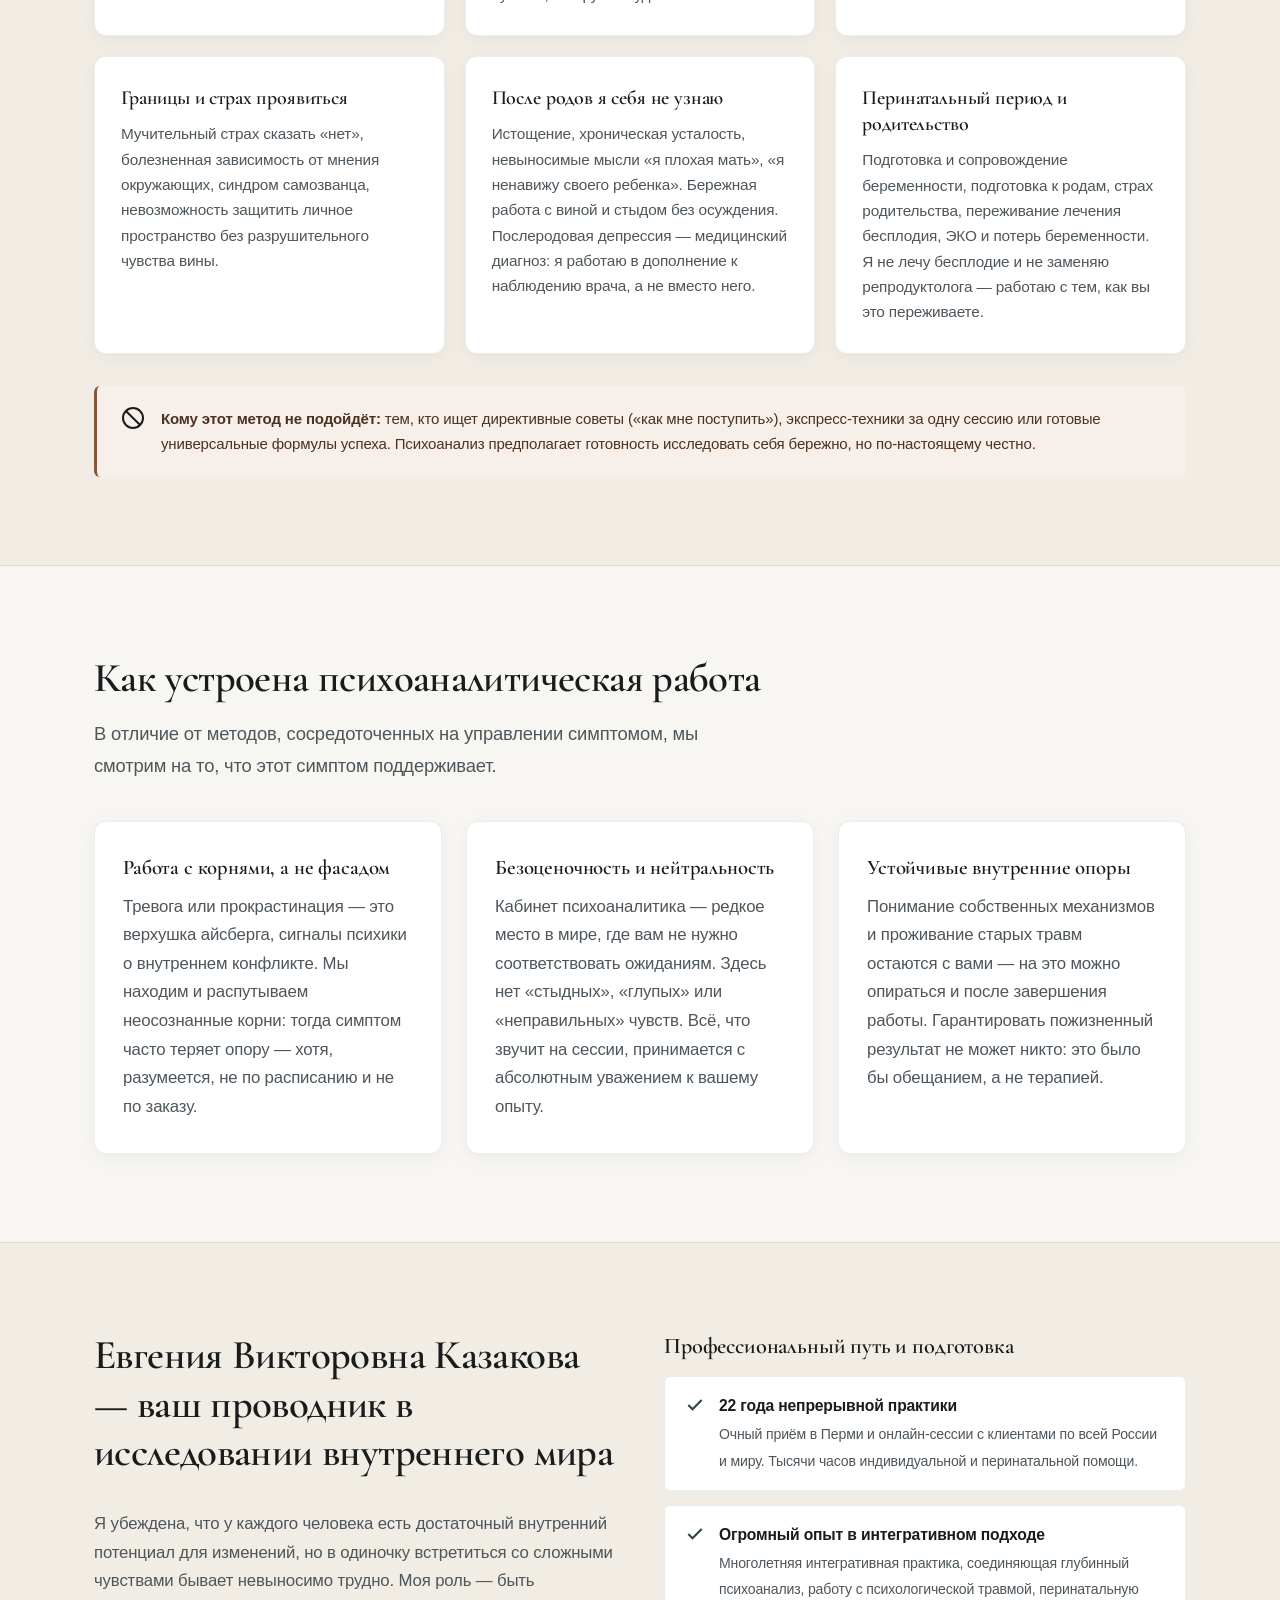
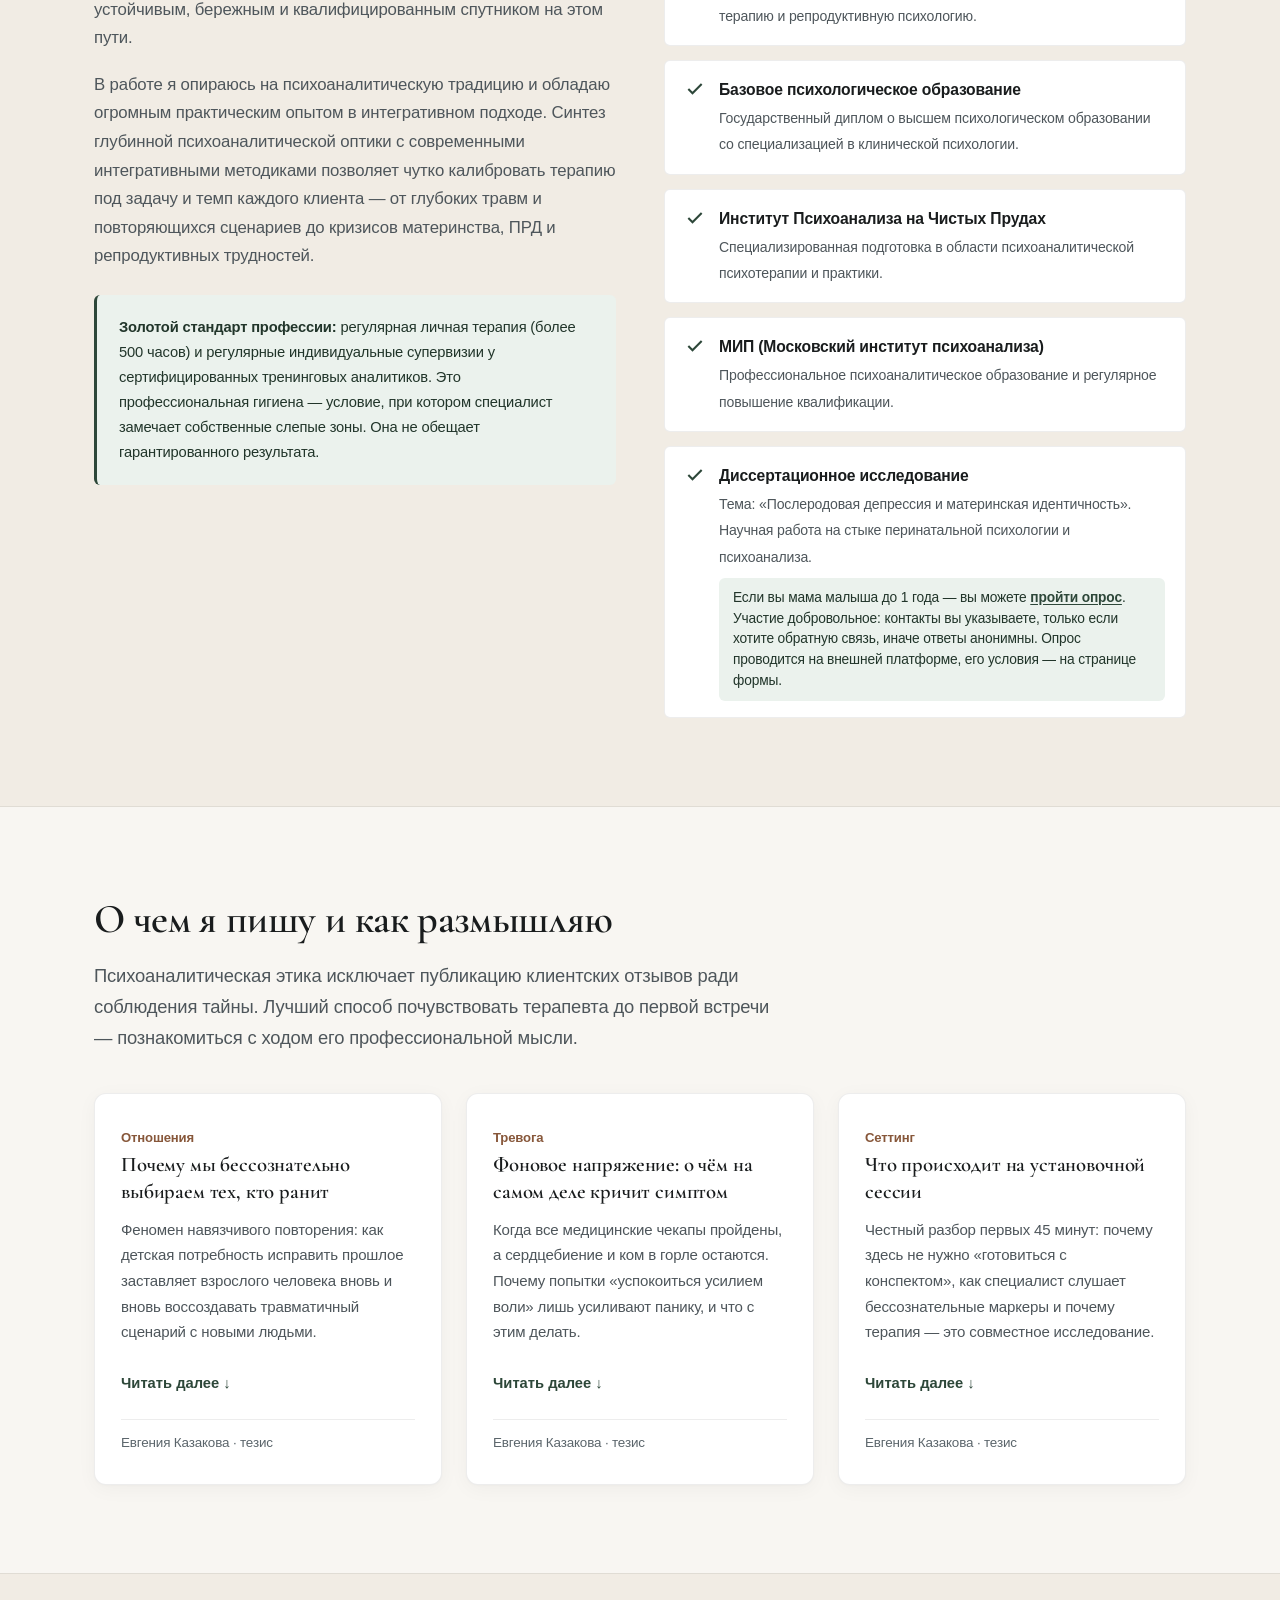
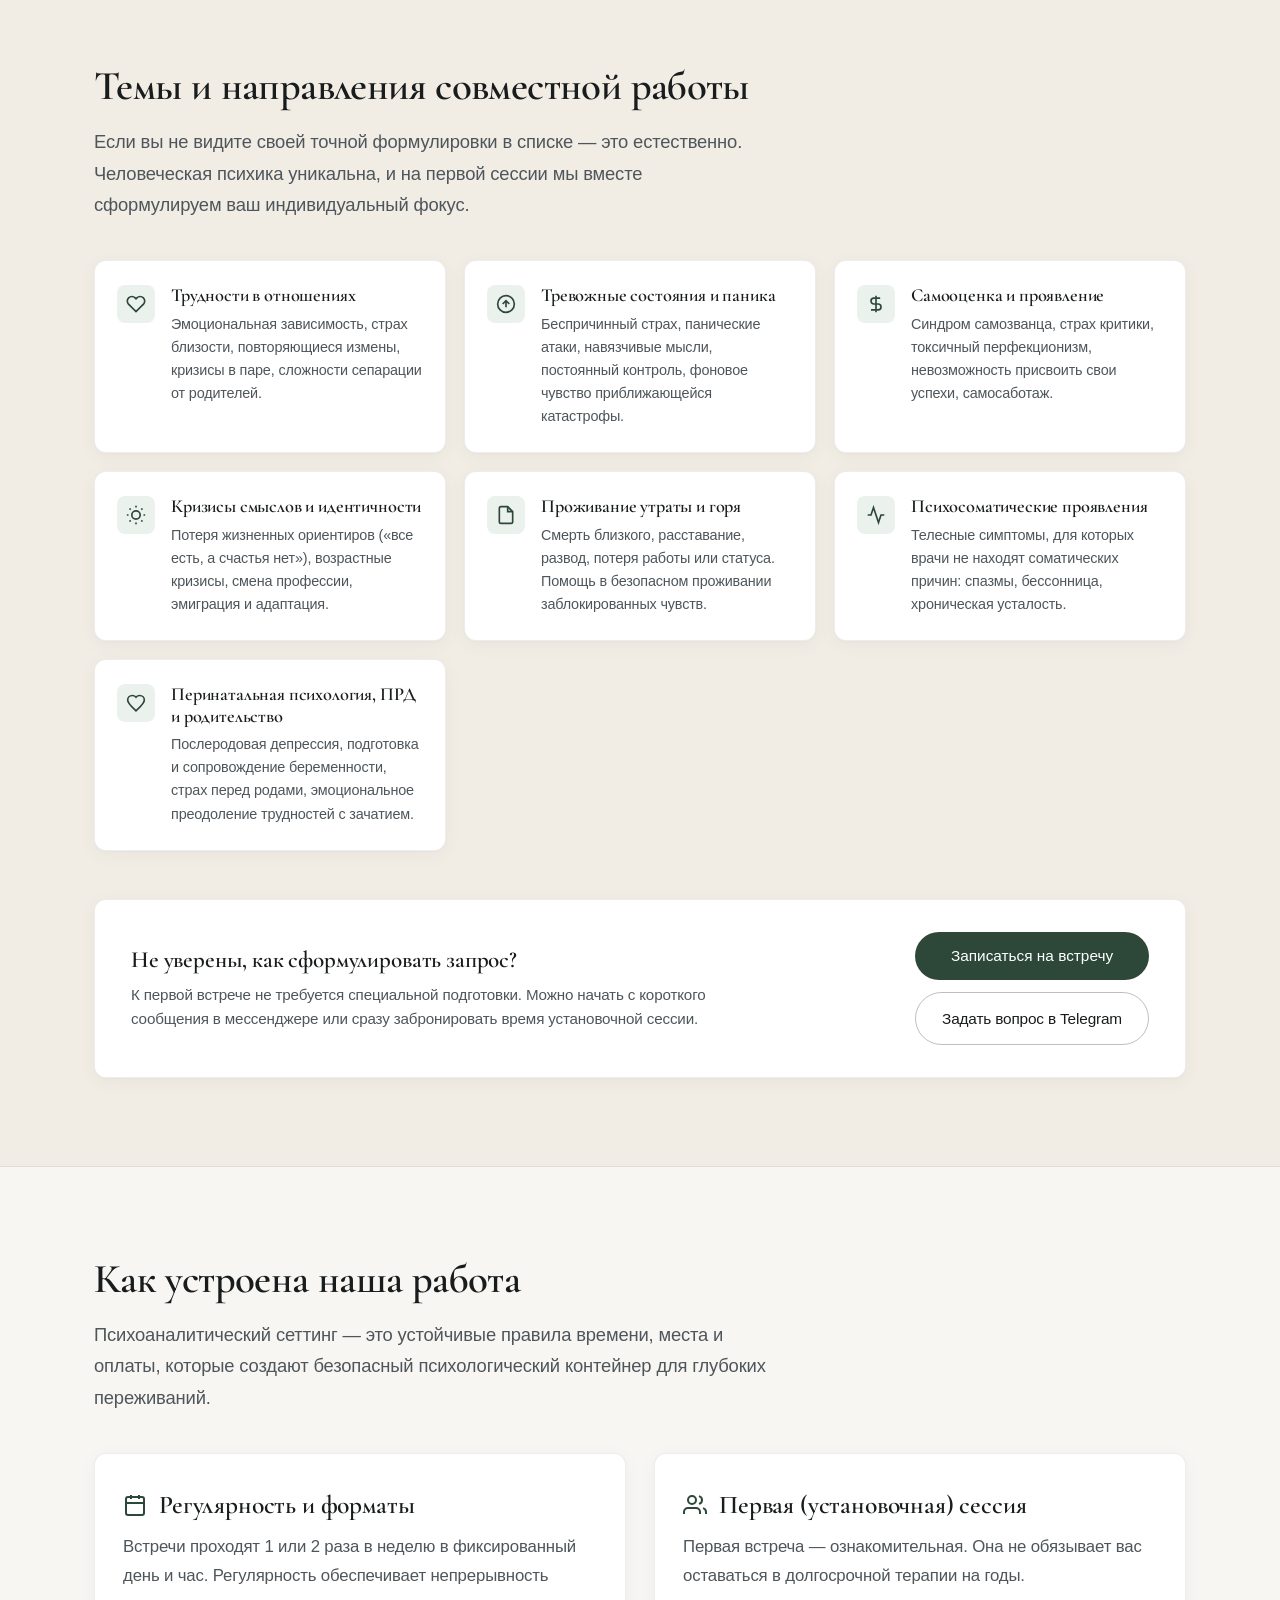
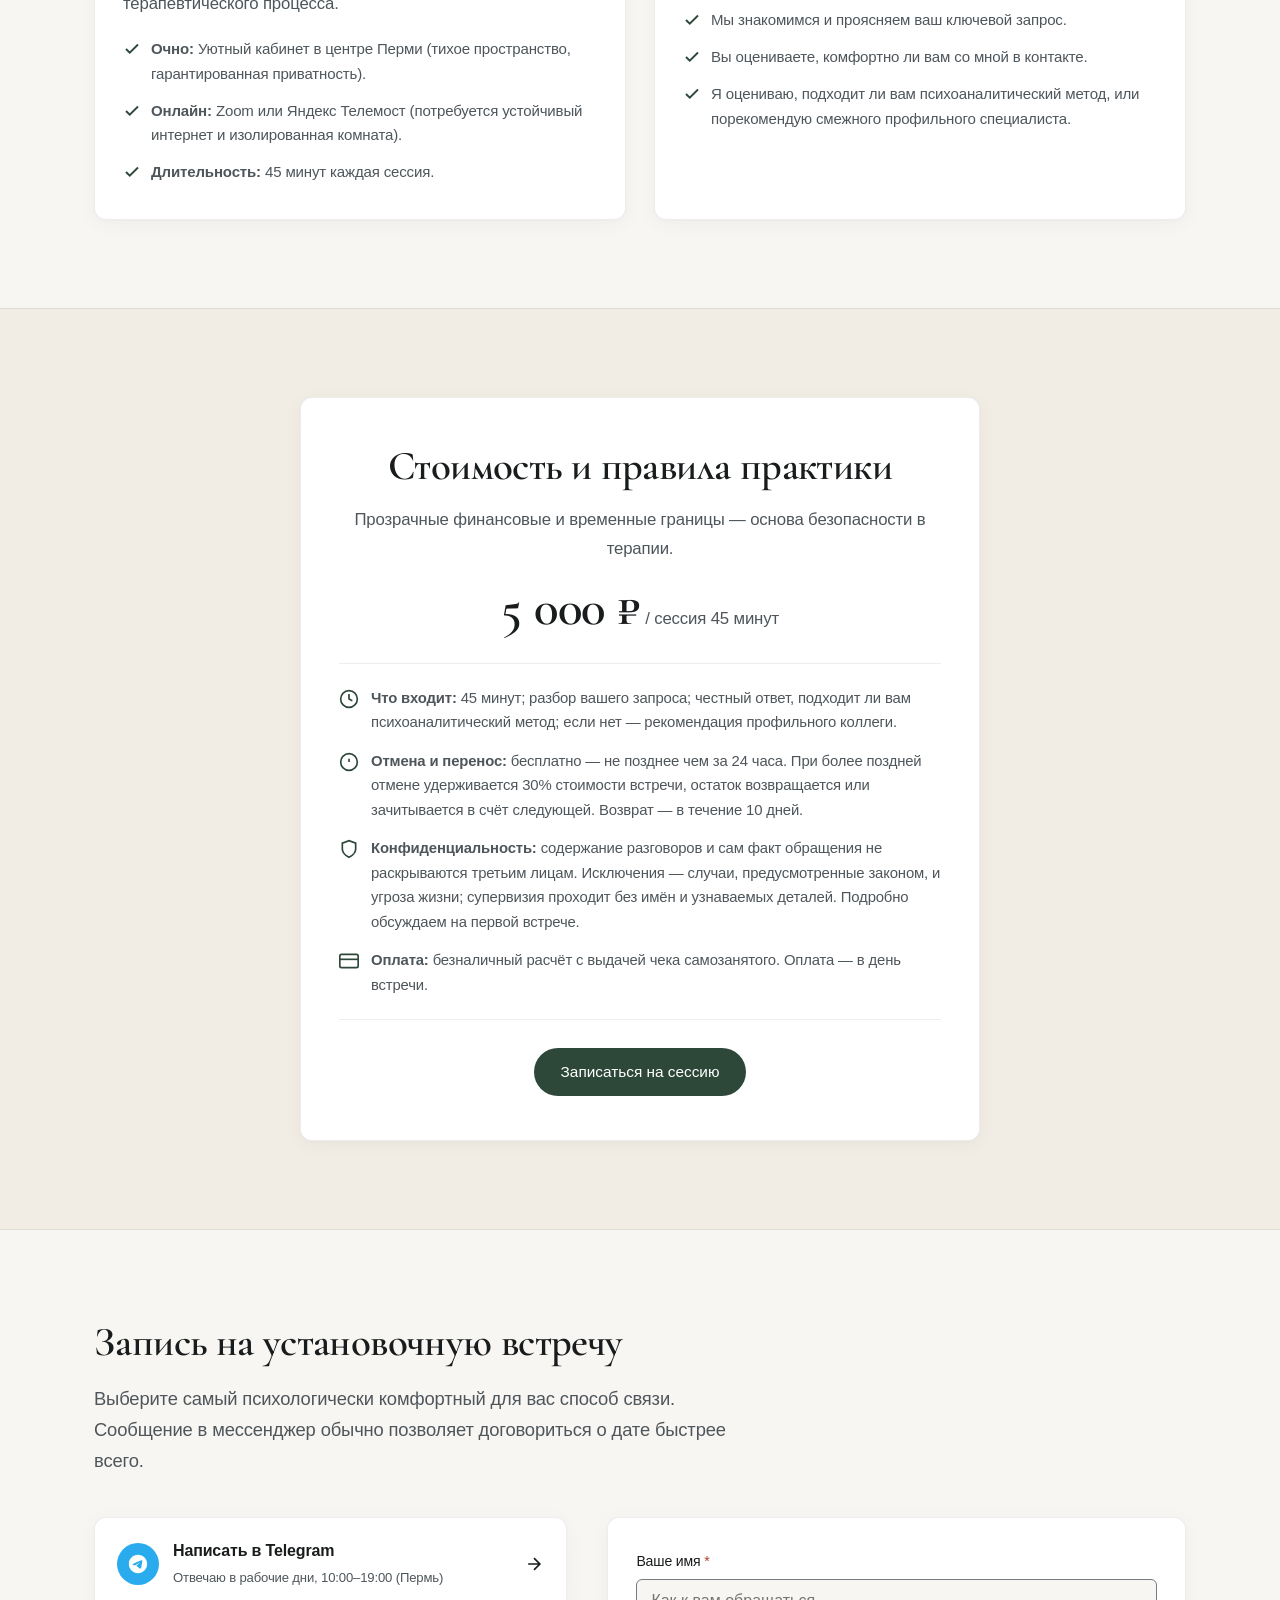
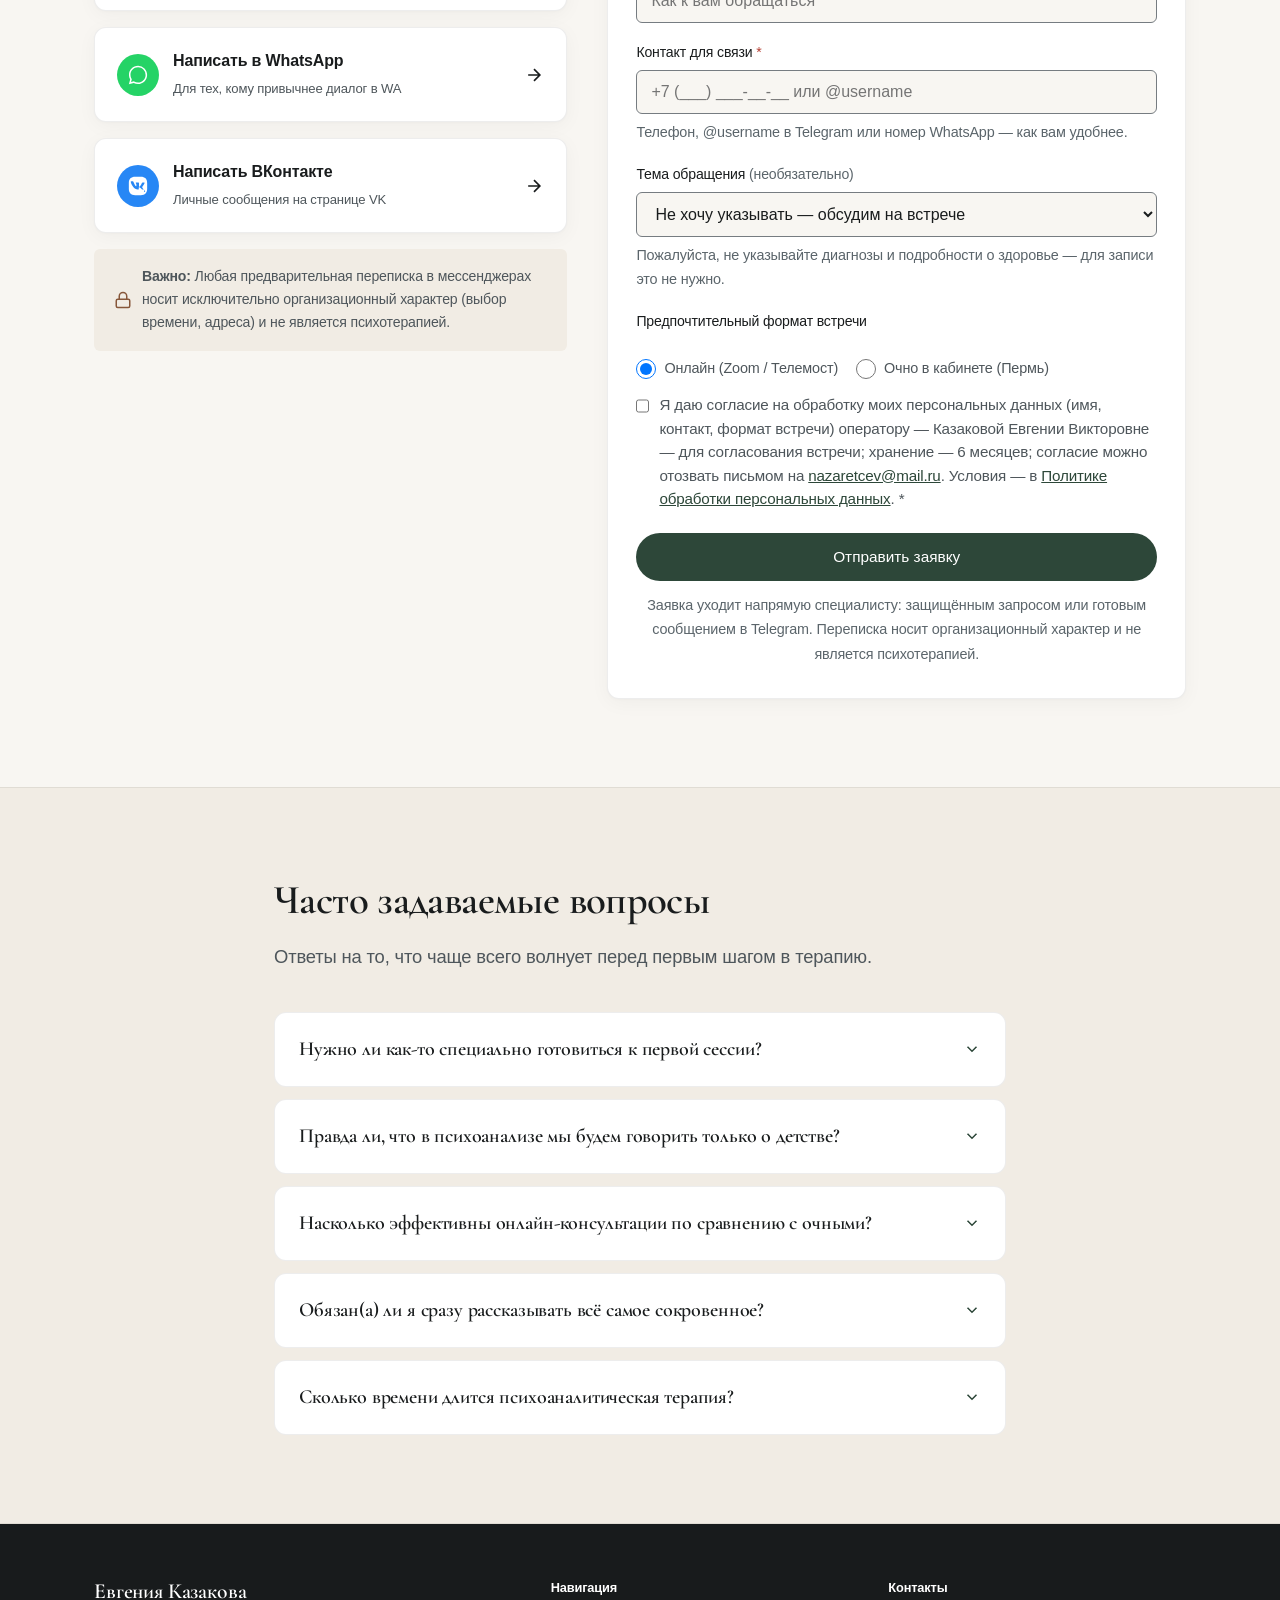
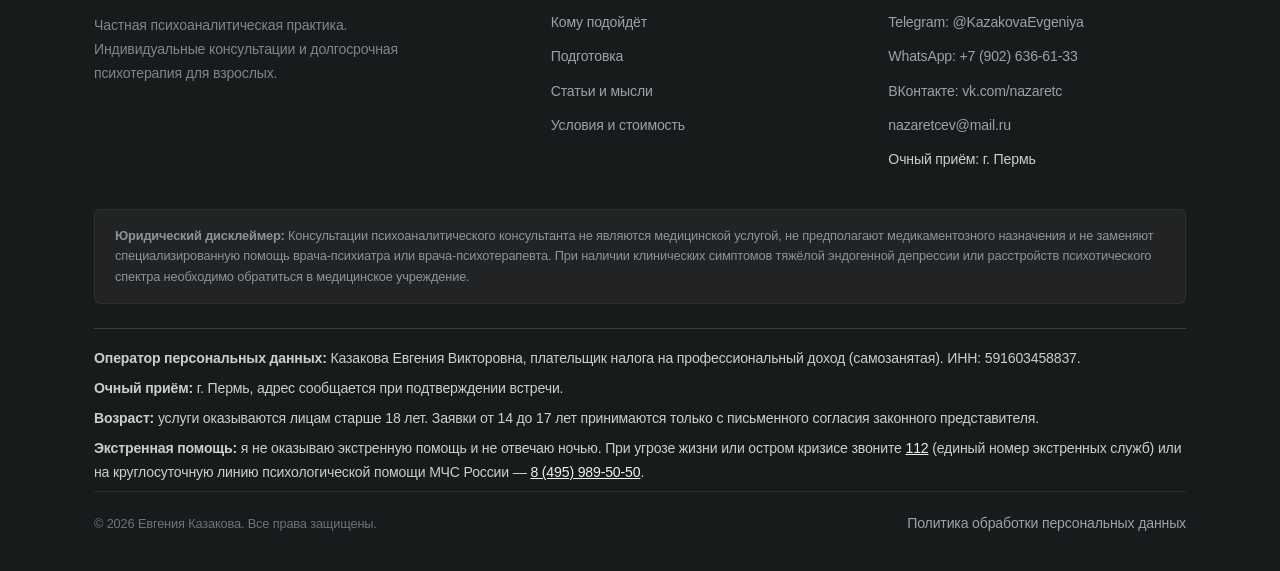
==== commit 74192649: "feat(video): update hero video to new Shorts version (sxHFuyc3tDk, 0:55)" ====
--- a/index.html
+++ b/index.html
@@ -245,9 +245,9 @@
 
         <div class="hero-visual">
           <div class="hero-video-wrapper">
-            <div class="hero-video-card" id="heroVideoCard" data-video-id="1ixvFCt7QNY">
+            <div class="hero-video-card" id="heroVideoCard" data-video-id="sxHFuyc3tDk">
               <!-- Интерактивный фасад с предзагруженным постером для ультрабыстрого рендера без тормозов от YouTube -->
-              <div class="video-facade" id="videoFacade" role="button" tabindex="0" aria-label="Воспроизвести видеообращение Евгении Казаковой (1 минута 16 секунд)">
+              <div class="video-facade" id="videoFacade" role="button" tabindex="0" aria-label="Воспроизвести видеообращение Евгении Казаковой (55 секунд)">
                 <picture>
                   <source type="image/avif" srcset="images/hero-video-poster-380.avif 380w, images/hero-video-poster-760.avif 760w" sizes="(max-width: 960px) 92vw, 480px">
                   <source type="image/webp" srcset="images/hero-video-poster-380.webp 380w, images/hero-video-poster-760.webp 760w" sizes="(max-width: 960px) 92vw, 480px">
@@ -257,18 +257,18 @@
                   <span class="video-play-btn" aria-hidden="true">
                     <svg width="28" height="28" viewBox="0 0 24 24" fill="currentColor"><path d="M8 5v14l11-7z"/></svg>
                   </span>
-                  <span class="video-play-duration">1:16</span>
+                  <span class="video-play-duration">0:55</span>
                 </div>
               </div>
               <!-- Контейнер для встраивания плеера по клику -->
               <div class="video-iframe-container" id="videoIframeContainer">
                 <noscript>
-                  <iframe src="https://www.youtube-nocookie.com/embed/1ixvFCt7QNY?rel=0" title="Видеообращение: психоаналитический консультант Евгения Казакова" loading="lazy" allow="accelerometer; autoplay; clipboard-write; encrypted-media; gyroscope; picture-in-picture" allowfullscreen class="hero-video-iframe"></iframe>
+                  <iframe src="https://www.youtube-nocookie.com/embed/sxHFuyc3tDk?rel=0" title="Видеообращение: психоаналитический консультант Евгения Казакова" loading="lazy" allow="accelerometer; autoplay; clipboard-write; encrypted-media; gyroscope; picture-in-picture" allowfullscreen class="hero-video-iframe"></iframe>
                 </noscript>
               </div>
               <div class="video-badge">
                 <span class="badge-name">Евгения Викторовна Казакова</span>
-                <span class="badge-status">Видеообращение: в чём смысл психоаналитической терапии (1:16)</span>
+                <span class="badge-status">Видеообращение: в чём смысл психоаналитической терапии (0:55)</span>
               </div>
             </div>
           </div>
